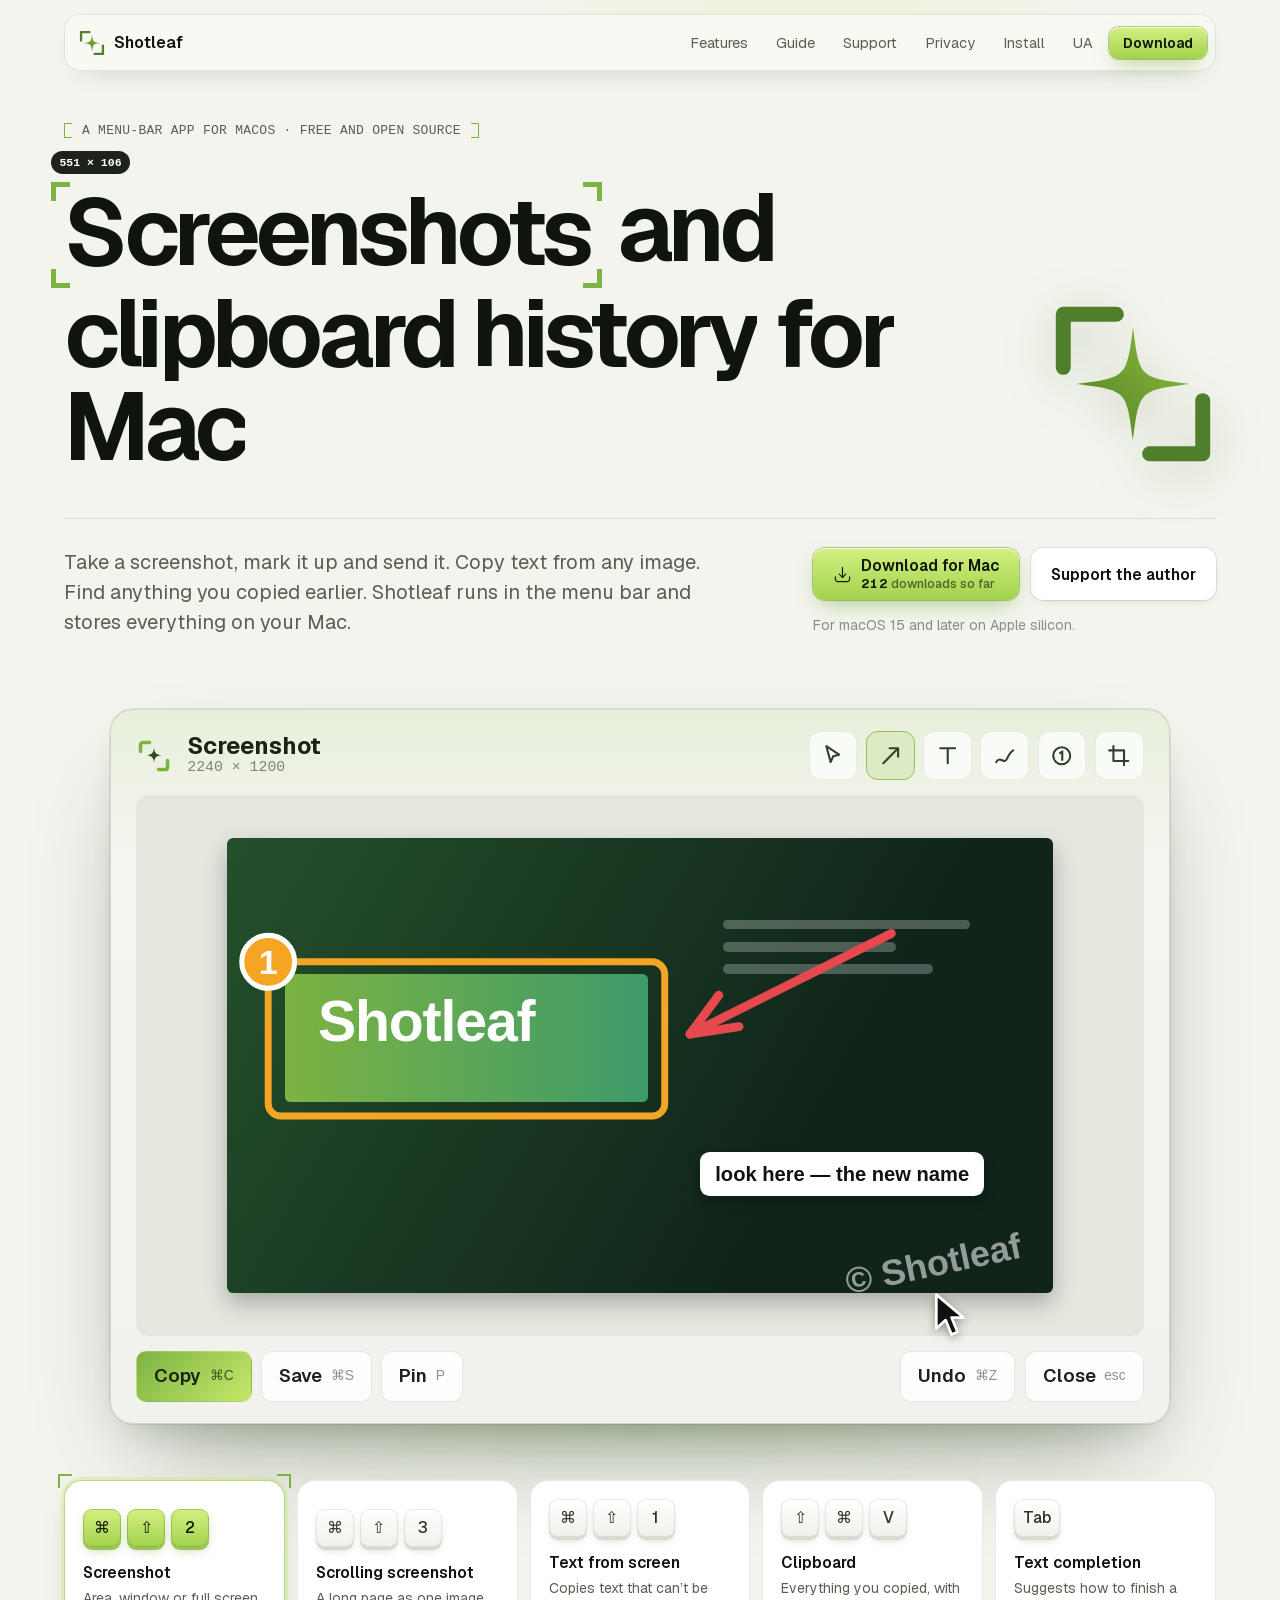
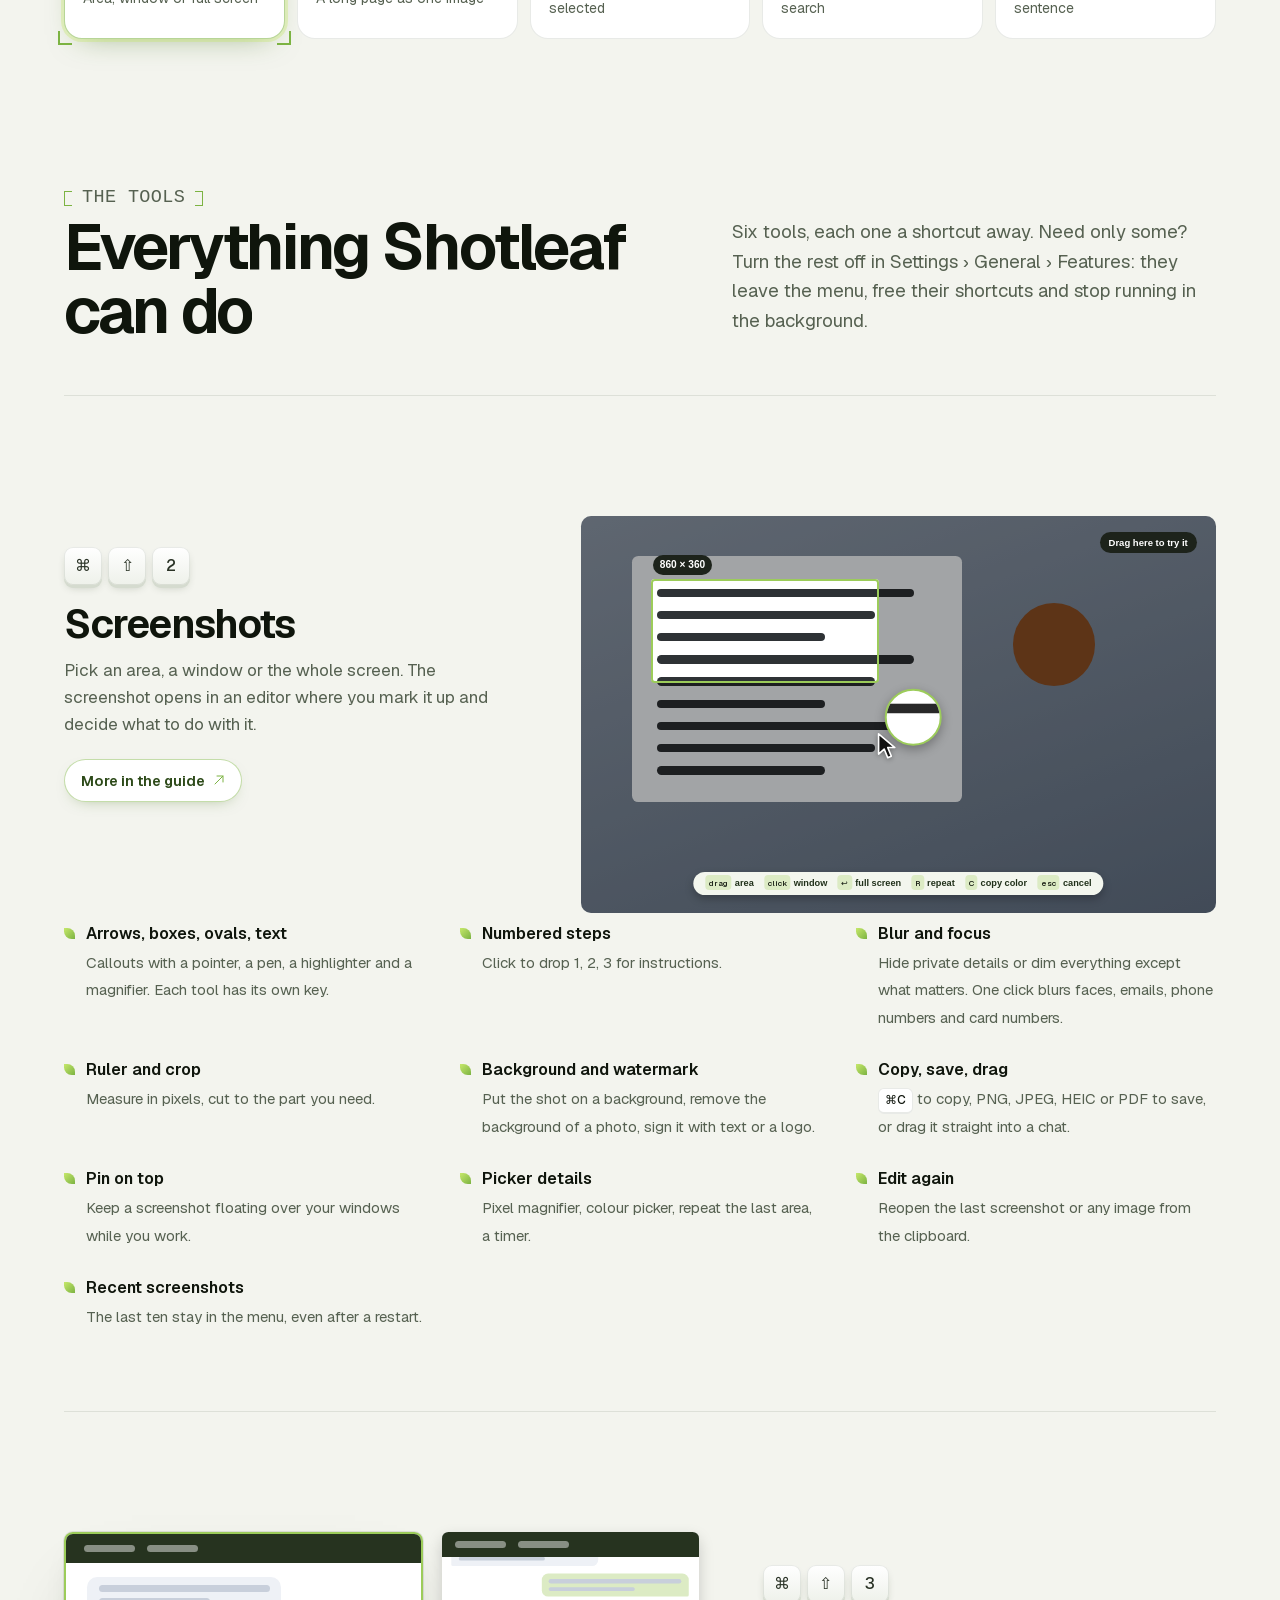
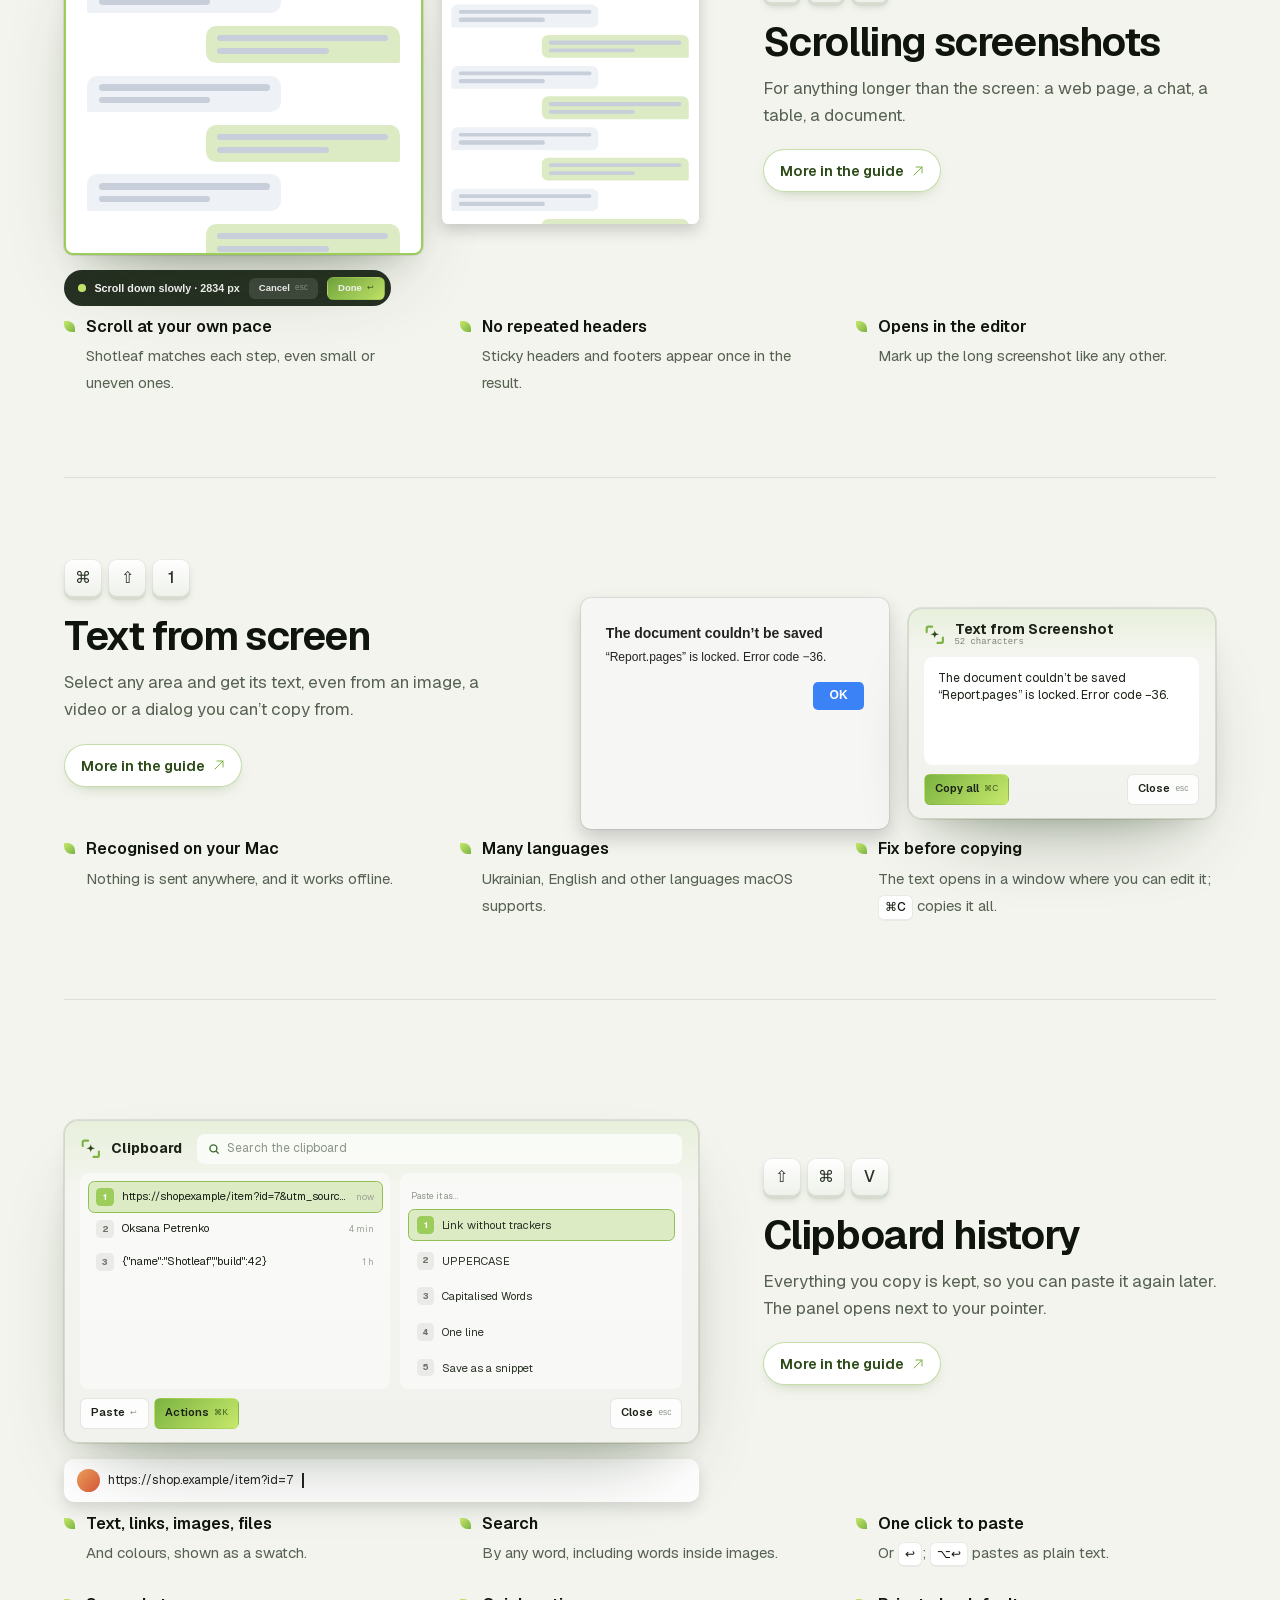
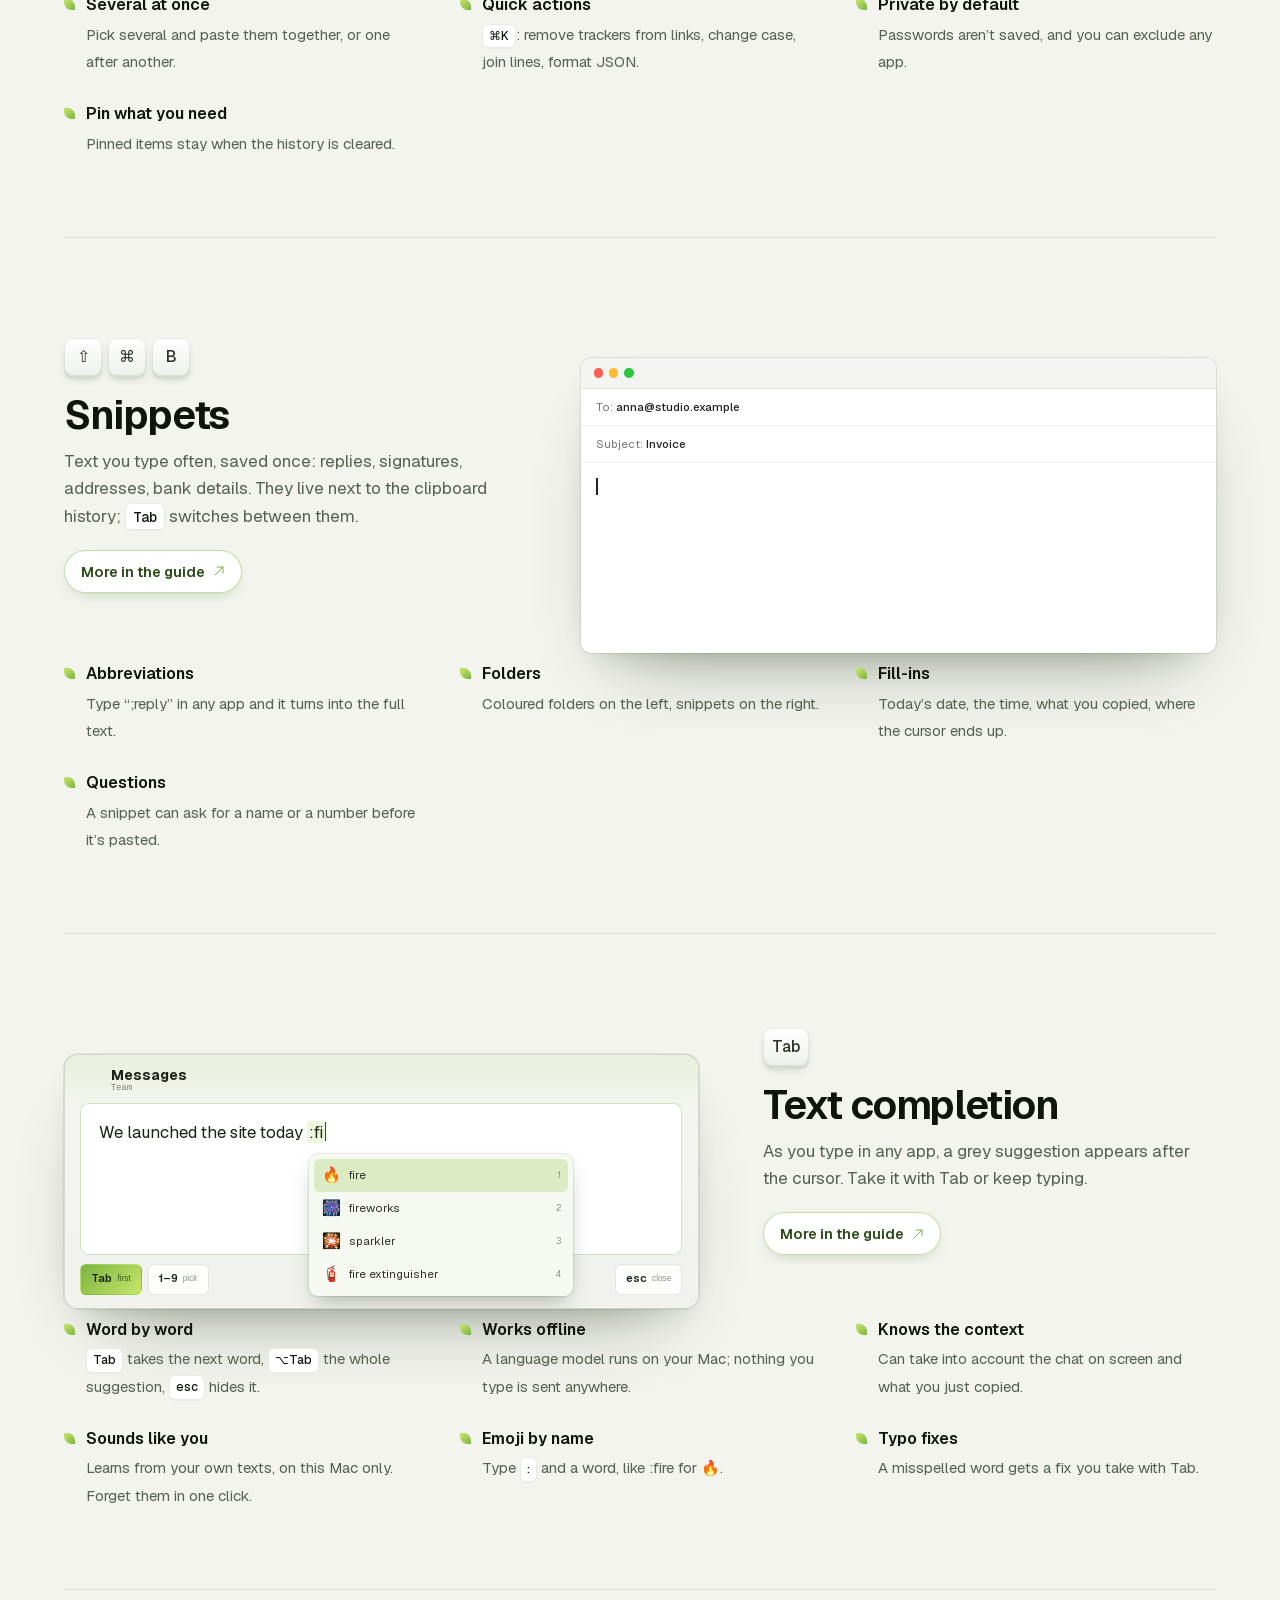
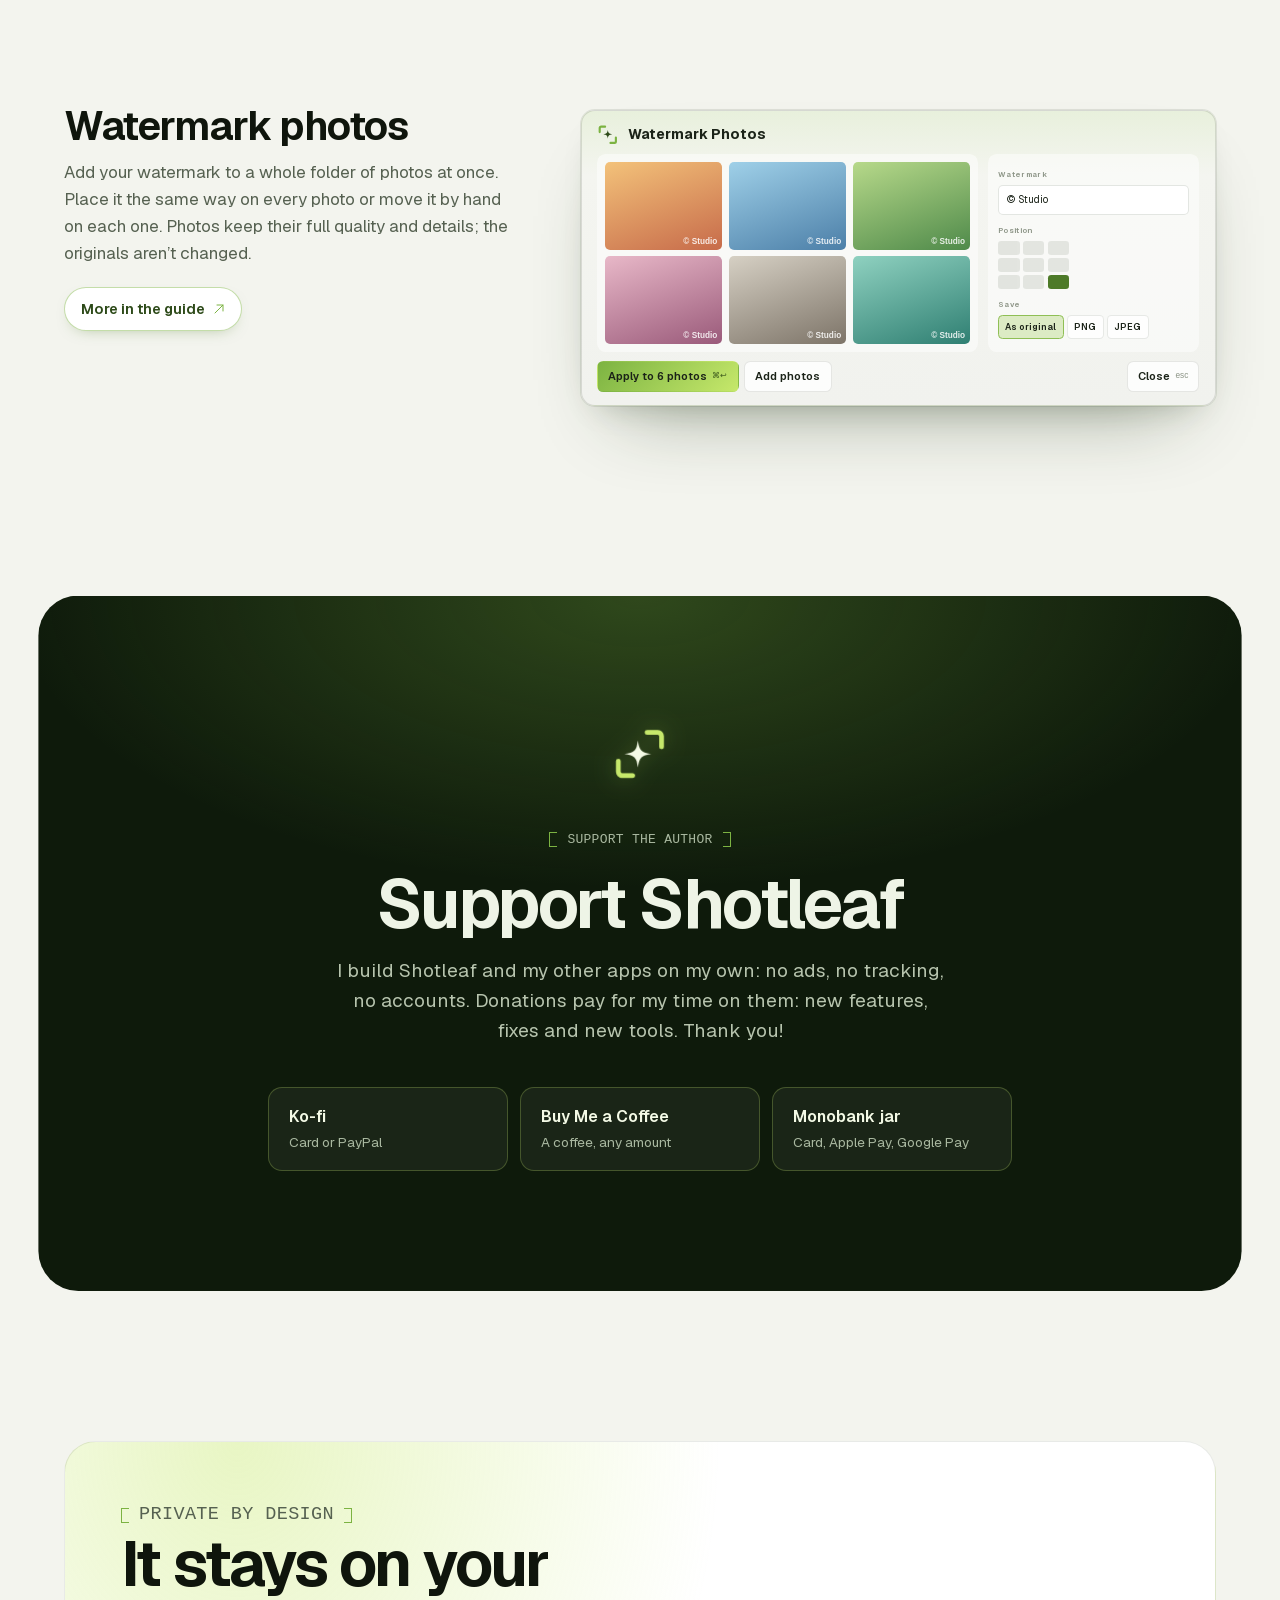
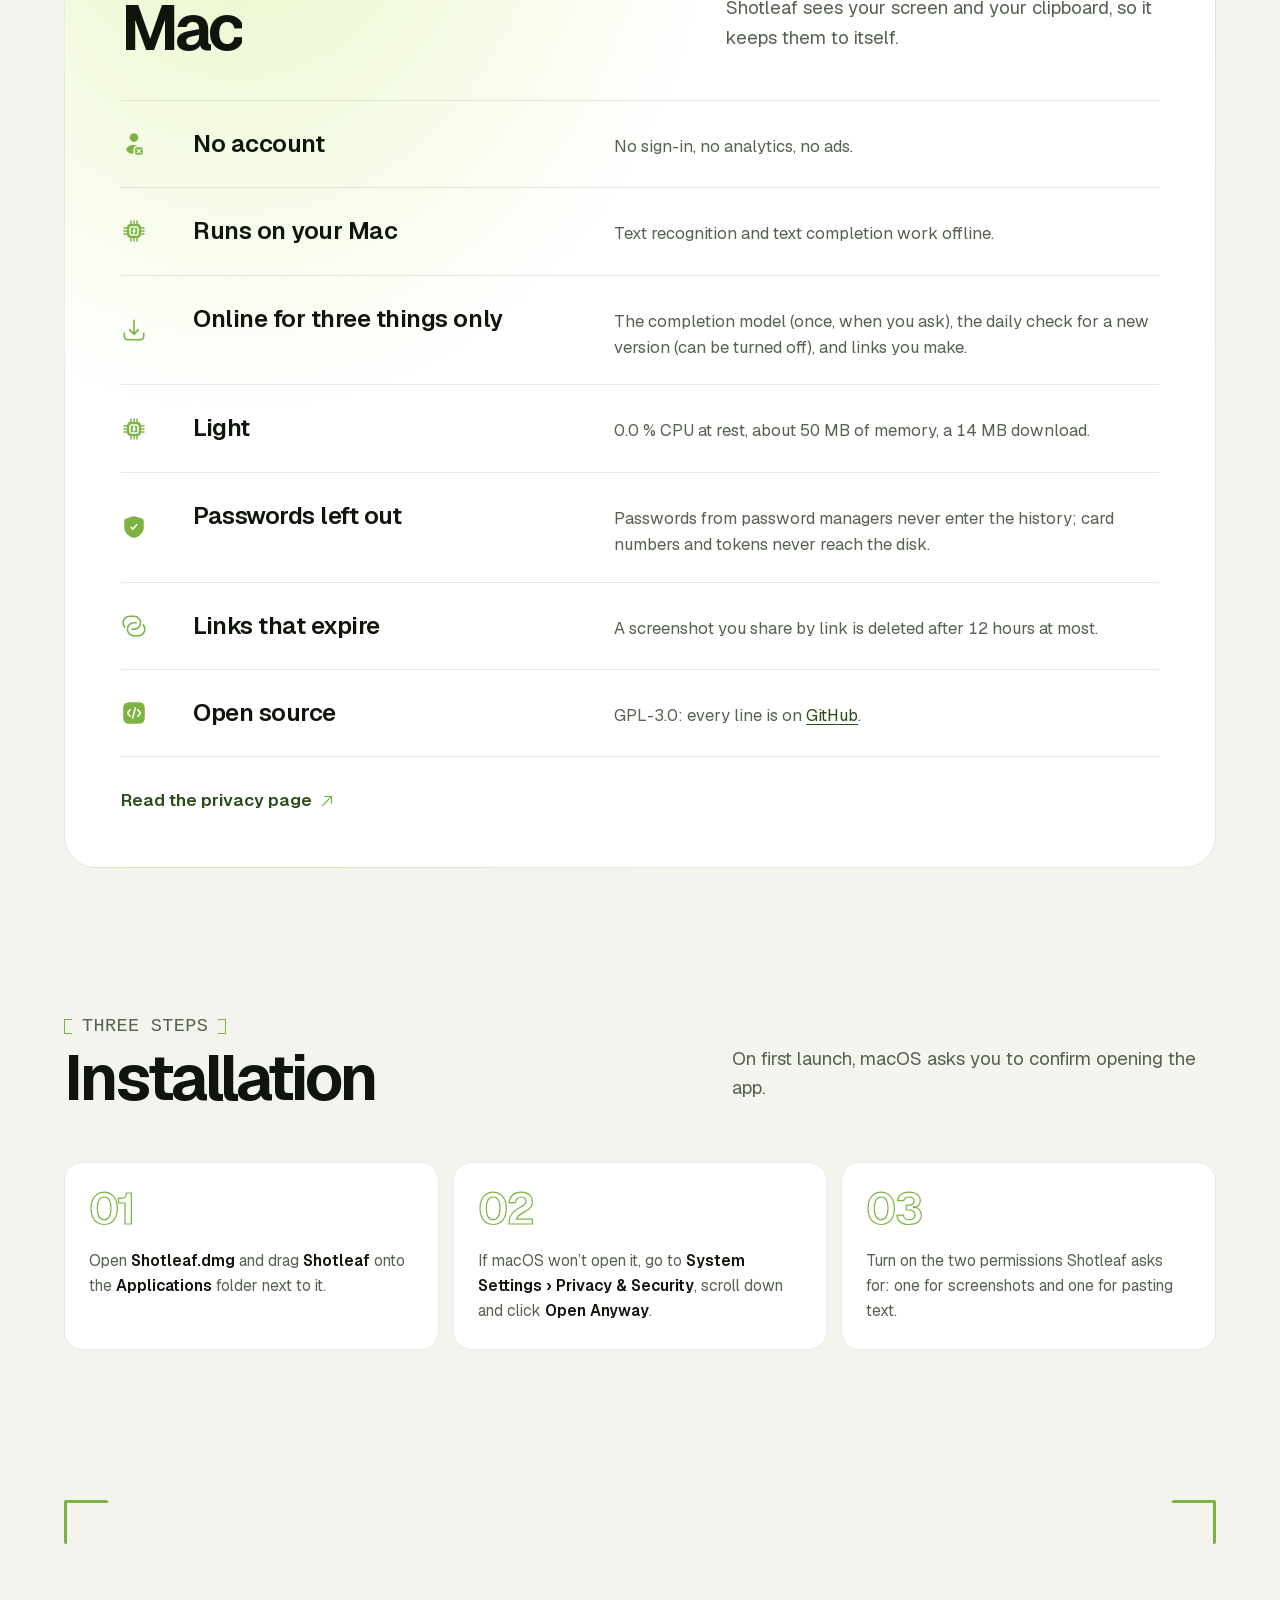
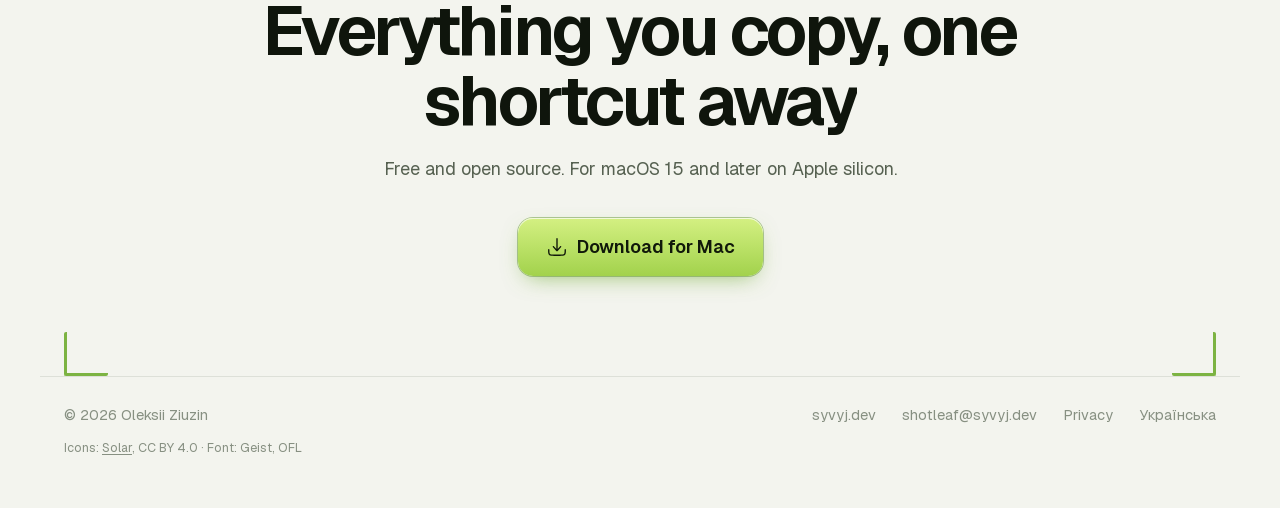
==== site/index.html @ 72da08ad "Site: the download count moves into the Download button as a second line: "212 downloads so far" / "" ====
<!doctype html>
<html lang="en">
<head>
<meta charset="utf-8">
<meta name="viewport" content="width=device-width, initial-scale=1">
<meta name="color-scheme" content="light">
<title>Shotleaf — screenshots and clipboard for Mac</title>
<meta name="description" content="Screenshots with annotations, text from images and clipboard history for Mac. Everything is stored on your Mac.">
<meta property="og:type" content="website">
<meta property="og:url" content="https://shotleaf.syvyj.dev/">
<meta property="og:title" content="Shotleaf — screenshots and clipboard for Mac">
<meta property="og:description" content="Screenshots with annotations, text from images and clipboard history for Mac. Everything is stored on your Mac.">
<meta property="og:image" content="https://shotleaf.syvyj.dev/assets/og-en.png">
<meta name="twitter:card" content="summary_large_image">
<link rel="icon" href="assets/mark.svg" type="image/svg+xml">
<link rel="icon" href="assets/favicon.png" sizes="64x64">
<link rel="alternate" hreflang="uk" href="uk/">
<link rel="preload" href="fonts/geist-latin.woff2" as="font" type="font/woff2" crossorigin>
<link rel="preload" href="fonts/geist-cyrillic.woff2" as="font" type="font/woff2" crossorigin>
<link rel="stylesheet" href="style.css?v=912d18d7">
<!-- Motion is an extra: without JS (or if it fails to start) the page shows as is. -->
<script>document.documentElement.classList.add("js"); setTimeout(() => document.documentElement.classList.add("ready"), 2500);</script>
</head>
<body>
<!-- Interface icons: Solar by 480 Design (CC BY 4.0), via Iconify (api.iconify.design/solar.json). -->
<svg width="0" height="0" style="position:absolute" aria-hidden="true">
  <symbol id="i-download-minimalistic" viewBox="0 0 24 24"><g fill="currentColor"><path d="M12.5535 16.5061C12.4114 16.6615 12.2106 16.75 12 16.75C11.7894 16.75 11.5886 16.6615 11.4465 16.5061L7.44648 12.1311C7.16698 11.8254 7.18822 11.351 7.49392 11.0715C7.79963 10.792 8.27402 10.8132 8.55352 11.1189L11.25 14.0682V3C11.25 2.58579 11.5858 2.25 12 2.25C12.4142 2.25 12.75 2.58579 12.75 3V14.0682L15.4465 11.1189C15.726 10.8132 16.2004 10.792 16.5061 11.0715C16.8118 11.351 16.833 11.8254 16.5535 12.1311L12.5535 16.5061Z"/><path d="M3.75 15C3.75 14.5858 3.41422 14.25 3 14.25C2.58579 14.25 2.25 14.5858 2.25 15V15.0549C2.24998 16.4225 2.24996 17.5248 2.36652 18.3918C2.48754 19.2919 2.74643 20.0497 3.34835 20.6516C3.95027 21.2536 4.70814 21.5125 5.60825 21.6335C6.47522 21.75 7.57754 21.75 8.94513 21.75H15.0549C16.4225 21.75 17.5248 21.75 18.3918 21.6335C19.2919 21.5125 20.0497 21.2536 20.6517 20.6516C21.2536 20.0497 21.5125 19.2919 21.6335 18.3918C21.75 17.5248 21.75 16.4225 21.75 15.0549V15C21.75 14.5858 21.4142 14.25 21 14.25C20.5858 14.25 20.25 14.5858 20.25 15C20.25 16.4354 20.2484 17.4365 20.1469 18.1919C20.0482 18.9257 19.8678 19.3142 19.591 19.591C19.3142 19.8678 18.9257 20.0482 18.1919 20.1469C17.4365 20.2484 16.4354 20.25 15 20.25H9C7.56459 20.25 6.56347 20.2484 5.80812 20.1469C5.07435 20.0482 4.68577 19.8678 4.40901 19.591C4.13225 19.3142 3.9518 18.9257 3.85315 18.1919C3.75159 17.4365 3.75 16.4354 3.75 15Z"/></g></symbol>
  <symbol id="i-shield-check" viewBox="0 0 24 24"><path fill="currentColor" fill-rule="evenodd" d="M3.37752 5.08241C3 5.62028 3 7.21907 3 10.4167V11.9914C3 17.6294 7.23896 20.3655 9.89856 21.5273C10.62 21.8424 10.9807 22 12 22C13.0193 22 13.38 21.8424 14.1014 21.5273C16.761 20.3655 21 17.6294 21 11.9914V10.4167C21 7.21907 21 5.62028 20.6225 5.08241C20.245 4.54454 18.7417 4.02996 15.7351 3.00079L15.1623 2.80472C13.595 2.26824 12.8114 2 12 2C11.1886 2 10.405 2.26824 8.83772 2.80472L8.26491 3.00079C5.25832 4.02996 3.75503 4.54454 3.37752 5.08241ZM15.0595 10.4995C15.3353 10.1905 15.3085 9.71642 14.9995 9.44055C14.6905 9.16467 14.2164 9.19151 13.9405 9.50049L10.9286 12.8739L10.0595 11.9005C9.78358 11.5915 9.30947 11.5647 9.00049 11.8405C8.69151 12.1164 8.66467 12.5905 8.94055 12.8995L10.3691 14.4995C10.5114 14.6589 10.7149 14.75 10.9286 14.75C11.1422 14.75 11.3457 14.6589 11.488 14.4995L15.0595 10.4995Z" clip-rule="evenodd"/></symbol>
  <symbol id="i-cpu-bolt" viewBox="0 0 24 24"><g fill="currentColor" fill-rule="evenodd" clip-rule="evenodd"><path d="M9.63166 9.02161C9.32905 9.0623 9.2342 9.12798 9.18109 9.18109C9.12798 9.2342 9.0623 9.32905 9.02161 9.63166C8.97823 9.95434 8.97675 10.3923 8.97675 11.0698V12.9302C8.97675 13.6077 8.97823 14.0457 9.02161 14.3684C9.0623 14.671 9.12798 14.7658 9.18109 14.8189C9.2342 14.872 9.32905 14.9377 9.63166 14.9784C9.95434 15.0218 10.3923 15.0233 11.0698 15.0233H12.9302C13.6077 15.0233 14.0457 15.0218 14.3684 14.9784C14.671 14.9377 14.7658 14.872 14.8189 14.8189C14.872 14.7658 14.9377 14.671 14.9784 14.3684C15.0218 14.0457 15.0233 13.6077 15.0233 12.9302V11.0698C15.0233 10.3923 15.0218 9.95434 14.9784 9.63166C14.9377 9.32905 14.872 9.2342 14.8189 9.18109C14.7658 9.12798 14.671 9.0623 14.3684 9.02161C14.0457 8.97823 13.6077 8.97675 12.9302 8.97675H11.0698C10.3923 8.97675 9.95434 8.97823 9.63166 9.02161ZM12.9664 10.5451C13.1904 10.2316 13.1177 9.79583 12.8042 9.57187C12.4906 9.34791 12.0549 9.42053 11.831 9.73407L10.502 11.5945C10.3501 11.8072 10.3298 12.0869 10.4494 12.3193C10.569 12.5517 10.8084 12.6977 11.0698 12.6977H11.5745L11.0336 13.455C10.8097 13.7685 10.8823 14.2043 11.1958 14.4282C11.5094 14.6522 11.9451 14.5796 12.1691 14.266L13.498 12.4056C13.6499 12.1929 13.6702 11.9132 13.5506 11.6808C13.431 11.4484 13.1916 11.3024 12.9302 11.3024H12.4255L12.9664 10.5451Z"/><path d="M12.6977 2.69767C12.6977 2.31236 12.3853 2 12 2C11.6147 2 11.3023 2.31236 11.3023 2.69767V5.48837C10.7916 5.48944 10.3283 5.49342 9.90678 5.50495L9.90698 5.48837V2.69767C9.90698 2.31236 9.59462 2 9.2093 2C8.82399 2 8.51163 2.31236 8.51163 2.69767V5.48837C8.51163 5.52487 8.51443 5.56071 8.51984 5.5957C7.58381 5.71067 6.93517 5.94879 6.44198 6.44198C5.94879 6.93517 5.71067 7.58381 5.5957 8.51984C5.56071 8.51443 5.52487 8.51163 5.48837 8.51163H2.69767C2.31236 8.51163 2 8.82399 2 9.2093C2 9.59462 2.31236 9.90698 2.69767 9.90698H5.48837L5.50495 9.90678C5.49342 10.3283 5.48991 10.7916 5.48884 11.3023L2.69767 11.3023C2.31236 11.3023 2 11.6147 2 12C2 12.3853 2.31236 12.6977 2.69767 12.6977H5.48837C5.48944 13.2084 5.49342 13.6717 5.50495 14.0932L5.48837 14.093H2.69767C2.31236 14.093 2 14.4054 2 14.7907C2 15.176 2.31236 15.4884 2.69767 15.4884H5.48837C5.52487 15.4884 5.56071 15.4856 5.5957 15.4802C5.71067 16.4162 5.94879 17.0648 6.44198 17.558C6.93517 18.0512 7.58381 18.2893 8.51984 18.4043C8.51443 18.4393 8.51163 18.4751 8.51163 18.5116V21.3023C8.51163 21.6876 8.82399 22 9.2093 22C9.59462 22 9.90698 21.6876 9.90698 21.3023V18.5116L9.90678 18.495C10.3283 18.5066 10.7916 18.5101 11.3023 18.5112L11.3023 21.3023C11.3023 21.6876 11.6147 22 12 22C12.3853 22 12.6977 21.6876 12.6977 21.3023V18.5116C13.2084 18.5106 13.6717 18.5066 14.0932 18.495L14.093 18.5116V21.3023C14.093 21.6876 14.4054 22 14.7907 22C15.176 22 15.4884 21.6876 15.4884 21.3023V18.5116C15.4884 18.4751 15.4856 18.4393 15.4802 18.4043C16.4162 18.2893 17.0648 18.0512 17.558 17.558C18.0512 17.0648 18.2893 16.4162 18.4043 15.4802C18.4393 15.4856 18.4751 15.4884 18.5116 15.4884H21.3023C21.6876 15.4884 22 15.176 22 14.7907C22 14.4054 21.6876 14.093 21.3023 14.093H18.5116L18.495 14.0932C18.5066 13.6717 18.5101 13.2084 18.5112 12.6977L21.3023 12.6977C21.6876 12.6977 22 12.3853 22 12C22 11.6147 21.6876 11.3023 21.3023 11.3023H18.5116C18.5106 10.7916 18.5066 10.3283 18.495 9.90678L18.5116 9.90698H21.3023C21.6876 9.90698 22 9.59462 22 9.2093C22 8.82399 21.6876 8.51163 21.3023 8.51163H18.5116C18.4751 8.51163 18.4393 8.51443 18.4043 8.51984C18.2893 7.58381 18.0512 6.93517 17.558 6.44198C17.0648 5.94879 16.4162 5.71067 15.4802 5.5957C15.4856 5.56071 15.4884 5.52487 15.4884 5.48837V2.69767C15.4884 2.31236 15.176 2 14.7907 2C14.4054 2 14.093 2.31236 14.093 2.69767V5.48837L14.0932 5.50495C13.6717 5.49342 13.2084 5.48991 12.6977 5.48884V2.69767ZM9.44573 7.63871C9.87247 7.58133 10.4054 7.58136 11.0238 7.5814H12.9762C13.5947 7.58136 14.1275 7.58133 14.5543 7.63871C15.0116 7.70019 15.45 7.83885 15.8056 8.19443C16.1612 8.55001 16.2998 8.98839 16.3613 9.44573C16.4187 9.87246 16.4186 10.4053 16.4186 11.0238V12.9762C16.4186 13.5946 16.4187 14.1275 16.3613 14.5543C16.2998 15.0116 16.1612 15.45 15.8056 15.8056C15.45 16.1612 15.0116 16.2998 14.5543 16.3613C14.1275 16.4187 13.5947 16.4186 12.9762 16.4186H11.0238C10.4054 16.4186 9.87246 16.4187 9.44573 16.3613C8.98839 16.2998 8.55001 16.1612 8.19443 15.8056C7.83885 15.45 7.70019 15.0116 7.63871 14.5543C7.58133 14.1275 7.58136 13.5946 7.5814 12.9762V11.0238C7.58136 10.4054 7.58133 9.87247 7.63871 9.44573C7.70019 8.98839 7.83885 8.55001 8.19443 8.19443C8.55001 7.83885 8.98839 7.70019 9.44573 7.63871Z"/></g></symbol>
  <symbol id="i-link-round" viewBox="0 0 24 24"><path fill="currentColor" fill-rule="evenodd" d="M1.25 9C1.25 5.27208 4.27208 2.25 8 2.25H12C15.7279 2.25 18.75 5.27208 18.75 9C18.75 12.7279 15.7279 15.75 12 15.75H10C9.58579 15.75 9.25 15.4142 9.25 15C9.25 14.5858 9.58579 14.25 10 14.25H12C14.8995 14.25 17.25 11.8995 17.25 9C17.25 6.10051 14.8995 3.75 12 3.75H8C5.10051 3.75 2.75 6.10051 2.75 9C2.75 10.3451 3.25487 11.5705 4.08664 12.4998C4.36288 12.8085 4.33662 13.2826 4.02797 13.5589C3.71933 13.8351 3.24518 13.8088 2.96894 13.5002C1.90054 12.3065 1.25 10.7283 1.25 9ZM12 9.75C9.10051 9.75 6.75 12.1005 6.75 15C6.75 17.8995 9.10051 20.25 12 20.25H16C18.8995 20.25 21.25 17.8995 21.25 15C21.25 13.6549 20.7451 12.4295 19.9134 11.5002C19.6371 11.1915 19.6634 10.7174 19.972 10.4411C20.2807 10.1649 20.7548 10.1912 21.0311 10.4998C22.0995 11.6935 22.75 13.2717 22.75 15C22.75 18.7279 19.7279 21.75 16 21.75H12C8.27208 21.75 5.25 18.7279 5.25 15C5.25 11.2721 8.27208 8.25 12 8.25H14C14.4142 8.25 14.75 8.58579 14.75 9C14.75 9.41421 14.4142 9.75 14 9.75H12Z" clip-rule="evenodd"/></symbol>
  <symbol id="i-code-square" viewBox="0 0 24 24"><path fill="currentColor" fill-rule="evenodd" d="M3.46447 3.46447C2 4.92893 2 7.28595 2 12C2 16.714 2 19.0711 3.46447 20.5355C4.92893 22 7.28595 22 12 22C16.714 22 19.0711 22 20.5355 20.5355C22 19.0711 22 16.714 22 12C22 7.28595 22 4.92893 20.5355 3.46447C19.0711 2 16.714 2 12 2C7.28595 2 4.92893 2 3.46447 3.46447ZM13.4881 6.44591C13.8882 6.55311 14.1256 6.96437 14.0184 7.36447L11.4302 17.0237C11.323 17.4238 10.9117 17.6613 10.5116 17.5541C10.1115 17.4468 9.8741 17.0356 9.98131 16.6355L12.5695 6.97624C12.6767 6.57614 13.088 6.3387 13.4881 6.44591ZM14.9697 8.46967C15.2626 8.17678 15.7374 8.17678 16.0303 8.46967L16.2387 8.67801C16.874 9.3133 17.4038 9.84308 17.7678 10.3202C18.1521 10.8238 18.4216 11.3559 18.4216 12C18.4216 12.6441 18.1521 13.1762 17.7678 13.6798C17.4038 14.1569 16.874 14.6867 16.2387 15.322L16.0303 15.5303C15.7374 15.8232 15.2626 15.8232 14.9697 15.5303C14.6768 15.2374 14.6768 14.7626 14.9697 14.4697L15.1412 14.2981C15.8229 13.6164 16.2797 13.1574 16.5753 12.7699C16.8577 12.3998 16.9216 12.1843 16.9216 12C16.9216 11.8157 16.8577 11.6002 16.5753 11.2301C16.2797 10.8426 15.8229 10.3836 15.1412 9.70191L14.9697 9.53033C14.6768 9.23744 14.6768 8.76257 14.9697 8.46967ZM7.96986 8.46967C8.26275 8.17678 8.73762 8.17678 9.03052 8.46967C9.32341 8.76257 9.32341 9.23744 9.03052 9.53033L8.85894 9.70191C8.17729 10.3836 7.72052 10.8426 7.42488 11.2301C7.14245 11.6002 7.07861 11.8157 7.07861 12C7.07861 12.1843 7.14245 12.3998 7.42488 12.7699C7.72052 13.1574 8.17729 13.6164 8.85894 14.2981L9.03052 14.4697C9.32341 14.7626 9.32341 15.2374 9.03052 15.5303C8.73762 15.8232 8.26275 15.8232 7.96986 15.5303L7.76151 15.322C7.12617 14.6867 6.59638 14.1569 6.23235 13.6798C5.84811 13.1762 5.57861 12.6441 5.57861 12C5.57861 11.3559 5.84811 10.8238 6.23235 10.3202C6.59638 9.84308 7.12617 9.31331 7.76151 8.67801L7.96986 8.46967Z" clip-rule="evenodd"/></symbol>
  <symbol id="i-user-cross-rounded" viewBox="0 0 24 24"><g fill="currentColor"><path fill-rule="evenodd" d="M16.5 15C18.1499 15 18.9747 15.0001 19.4873 15.5127C19.9999 16.0253 20 16.8501 20 18.5C20 20.1499 19.9999 20.9747 19.4873 21.4873C18.9747 21.9999 18.1499 22 16.5 22C14.8501 22 14.0253 21.9999 13.5127 21.4873C13.0001 20.9747 13 20.1499 13 18.5C13 16.8501 13.0001 16.0253 13.5127 15.5127C14.0253 15.0001 14.8501 15 16.5 15ZM18.4678 16.5322C18.24 16.3045 17.8714 16.3045 17.6436 16.5322L16.5 17.6748L15.3564 16.5322C15.1286 16.3045 14.76 16.3045 14.5322 16.5322C14.3045 16.76 14.3045 17.1286 14.5322 17.3564L15.6748 18.5L14.5322 19.6436C14.3045 19.8714 14.3045 20.24 14.5322 20.4678C14.76 20.6955 15.1286 20.6955 15.3564 20.4678L16.5 19.3252L17.6436 20.4678C17.8714 20.6955 18.24 20.6955 18.4678 20.4678C18.6955 20.24 18.6955 19.8714 18.4678 19.6436L17.3252 18.5L18.4678 17.3564C18.6955 17.1286 18.6955 16.76 18.4678 16.5322Z" clip-rule="evenodd"/><path d="M12 13C13.24 13 14.4049 13.1846 15.415 13.5078C15.0415 13.5166 14.6918 13.5352 14.3799 13.5771C13.737 13.6636 13.0336 13.8707 12.4521 14.4521C11.8707 15.0336 11.6636 15.737 11.5771 16.3799C11.4995 16.9576 11.4999 17.6635 11.5 18.4141V18.5859C11.4999 19.3365 11.4995 20.0424 11.5771 20.6201C11.5937 20.7432 11.6154 20.8688 11.6426 20.9951C7.94288 20.8887 5 19.1406 5 17C5 14.7909 8.13401 13 12 13Z"/><path d="M12 2C14.2091 2 16 3.79086 16 6C16 8.20914 14.2091 10 12 10C9.79086 10 8 8.20914 8 6C8 3.79086 9.79086 2 12 2Z"/></g></symbol>
  <symbol id="i-arrow-right-up" viewBox="0 0 24 24"><path fill="none" stroke="currentColor" stroke-linecap="round" stroke-linejoin="round" stroke-width="1.5" d="M6 18L18 6M18 15V6H9"/></symbol>
  <symbol id="i-heart" viewBox="0 0 24 24"><path fill="currentColor" d="M2 9.1371C2 14 6.01943 16.5914 8.96173 18.9109C10 19.7294 11 20.5 12 20.5C13 20.5 14 19.7294 15.0383 18.9109C17.9806 16.5914 22 14 22 9.1371C22 4.27416 16.4998 0.825464 12 5.50063C7.50016 0.825464 2 4.27416 2 9.1371Z"/></symbol>
</svg>


<svg width="0" height="0" style="position:absolute" aria-hidden="true">
  <symbol id="logo" viewBox="0 0 24 24"><path d="M3 9V4.6C3 3.7 3.7 3 4.6 3H9M21 15v4.4c0 .9-.7 1.6-1.6 1.6H15" fill="none" stroke="#7cb342" stroke-width="2.4" stroke-linecap="round"/><path d="M12 6.5c.5 3.7 1.3 4.5 5 5-3.7.5-4.5 1.3-5 5-.5-3.7-1.3-4.5-5-5 3.7-.5 4.5-1.3 5-5z" fill="#2d4a19"/></symbol>
  <symbol id="spark" viewBox="0 0 24 24"><path d="M3 9V4.6C3 3.7 3.7 3 4.6 3H9M21 15v4.4c0 .9-.7 1.6-1.6 1.6H15" fill="none" stroke="#c6e86b" stroke-width="2" stroke-linecap="round"/><path d="M12 5.5c.6 4.2 1.4 5 5.6 5.6-4.2.6-5 1.4-5.6 5.6-.6-4.2-1.4-5-5.6-5.6 4.2-.6 5-1.4 5.6-5.6z" fill="#f4fae6"/></symbol>
  <symbol id="cur" viewBox="0 0 20 28"><path d="M2 2v20l5.5-5 3.5 8.5 3.5-1.5-3.5-8.5H18z" fill="#111" stroke="#fff" stroke-width="1.6" stroke-linejoin="round"/></symbol>
</svg>

<div class="wrap nav">
  <div class="bar-in">
    <a class="brand" href="./"><img src="assets/mark.svg" alt="">Shotleaf</a>
    <a class="l" href="#features">Features</a>
    <a class="l" href="guide/">Guide</a>
    <a class="l" href="#support">Support</a>
    <a class="l" href="#private">Privacy</a>
    <a class="l" href="#install">Install</a>
    <a class="l lang" href="uk/" lang="uk">UA</a>
    <a class="btn primary" href="https://github.com/Syvyj/shotleaf/releases/latest/download/Shotleaf.dmg">Download</a>
    <i class="progress" aria-hidden="true"></i>
  </div>
</div>

<main>
<section class="wrap hero">
  <div class="hero-top">
    <div>
      <p class="eyebrow">A menu-bar app for macOS · free and open source</p>
      <h1 data-split><span class="frame fc"><i></i><i></i><i></i><i></i><b class="dim" aria-hidden="true"></b>Screenshots</span> and clipboard history for Mac</h1>
    </div>
    <img class="icon" src="assets/mark.svg" alt="Shotleaf icon" width="168" height="168">
  </div>
  <div class="hero-row">
    <p class="sub">Take a screenshot, mark it up and send it. Copy text from any image. Find anything you copied earlier. Shotleaf runs in the menu bar and stores everything on your Mac.</p>
    <div class="cta-col">
      <div class="cta">
        <a class="btn primary dl" href="https://github.com/Syvyj/shotleaf/releases/latest/download/Shotleaf.dmg"><svg aria-hidden="true"><use href="#i-download-minimalistic"/></svg><span>Download for Mac <small><b data-roll>212</b> downloads so far</small></span></a>
        <a class="btn quiet" href="#support">Support the author</a>
      </div>
      <p class="req">For macOS 15 and later on Apple silicon.</p>
    </div>
  </div>

  <div class="slides">
    <div class="slide on" data-tab="shot"><div class="mock m-edit">
      <div class="win">
        <div class="win-head">
          <svg class="logo"><use href="#logo"/></svg>
          <div class="win-title">Screenshot<small>2240 × 1200</small></div>
          <div class="tiles">
            <span class="tile"><svg viewBox="0 0 24 24"><path d="M6 3l12 8-5.5 1.5L10 18z"/></svg></span>
            <span class="tile t-arrow on"><svg viewBox="0 0 24 24"><path d="M5 19 19 5M19 5h-8M19 5v8"/></svg></span>
            <span class="tile"><svg viewBox="0 0 24 24"><path d="M5 5h14M12 5v14"/></svg></span>
            <span class="tile"><svg viewBox="0 0 24 24"><path d="M4 18c4-7 7 3 10-3s4-7 6-8"/></svg></span>
            <span class="tile"><svg viewBox="0 0 24 24"><circle cx="12" cy="12" r="8"/><path d="M10.5 9.5 12.5 8v8"/></svg></span>
            <span class="tile"><svg viewBox="0 0 24 24"><path d="M7 3v14h14M3 7h14v14"/></svg></span>
          </div>
        </div>
        <div class="canvas">
          <div class="shot"><div class="word">Shotleaf</div><div class="lines"><i></i><i></i><i></i></div></div>
          <svg class="ink" viewBox="0 0 160 86">
            <path class="a-line" d="M120 22 88 38" pathLength="1" stroke-dasharray="1" stroke="#e5484d" stroke-width="1.4" stroke-linecap="round" fill="none"/>
            <path class="a-head" d="M88 38l7.8-1.2M88 38l4.6-6.2" stroke="#e5484d" stroke-width="1.4" stroke-linecap="round" fill="none"/>
            <rect class="a-rect" x="21" y="26.5" width="63" height="24.5" rx="2" pathLength="1" stroke-dasharray="1" stroke="#f5a524" fill="none" stroke-width="1.1"/>
          </svg>
          <svg class="ink" viewBox="0 0 160 86"><g class="a-step"><circle cx="21" cy="26.5" r="4.2" fill="#f5a524" stroke="#fff" stroke-width=".8"/><text x="21" y="28.4" font-size="5.4" font-weight="800" fill="#fff" text-anchor="middle" font-family="-apple-system, sans-serif">1</text></g></svg>
          <div class="callout"><span>look here — the new name</span></div>
          <div class="wm">© Shotleaf</div>
          <div class="toast"><b>✓</b>Copied</div>
        </div>
        <div class="bar">
          <span class="b go copy">Copy <i>⌘C</i></span><span class="b">Save <i>⌘S</i></span><span class="b">Pin <i>P</i></span>
          <span class="sp"></span><span class="b">Undo <i>⌘Z</i></span><span class="b">Close <i>esc</i></span>
        </div>
      </div>
      <svg class="cursor" style="left:78%;top:76%"><use href="#cur"/></svg>
    </div></div>
    <div class="slide" data-tab="scroll"><div class="mock m-scroll">
        <div class="stage">
          <div class="view">
            <div class="sticky"><i></i><i></i></div>
            <div class="page">
              <div class="card-i"><b style="background:#f3b562"></b><span><i></i><i></i></span></div>
              <div class="card-i"><b style="background:#7cb342"></b><span><i></i><i></i></span></div>
              <div class="card-i"><b style="background:#5b8def"></b><span><i></i><i></i></span></div>
              <div class="card-i"><b style="background:#e5484d"></b><span><i></i><i></i></span></div>
              <div class="card-i"><b style="background:#9b6bd8"></b><span><i></i><i></i></span></div>
              <div class="card-i"><b style="background:#2fb3a6"></b><span><i></i><i></i></span></div>
              <div class="card-i"><b style="background:#f3b562"></b><span><i></i><i></i></span></div>
              <div class="card-i"><b style="background:#7cb342"></b><span><i></i><i></i></span></div>
              <div class="card-i"><b style="background:#5b8def"></b><span><i></i><i></i></span></div>
              <div class="card-i"><b style="background:#e5484d"></b><span><i></i><i></i></span></div>
            </div>
          </div>
          <div class="strip"><div class="grow">
            <div class="sticky"><i></i><i></i></div>
            <div class="page">
              <div class="card-i"><b style="background:#f3b562"></b><span><i></i><i></i></span></div>
              <div class="card-i"><b style="background:#7cb342"></b><span><i></i><i></i></span></div>
              <div class="card-i"><b style="background:#5b8def"></b><span><i></i><i></i></span></div>
              <div class="card-i"><b style="background:#e5484d"></b><span><i></i><i></i></span></div>
              <div class="card-i"><b style="background:#9b6bd8"></b><span><i></i><i></i></span></div>
              <div class="card-i"><b style="background:#2fb3a6"></b><span><i></i><i></i></span></div>
              <div class="card-i"><b style="background:#f3b562"></b><span><i></i><i></i></span></div>
              <div class="card-i"><b style="background:#7cb342"></b><span><i></i><i></i></span></div>
              <div class="card-i"><b style="background:#5b8def"></b><span><i></i><i></i></span></div>
              <div class="card-i"><b style="background:#e5484d"></b><span><i></i><i></i></span></div>
            </div>
          </div></div>
        </div>
        <div class="rbar"><span class="dot"></span><span>Scroll down slowly · <span class="n"></span></span><span class="b ghost">Cancel <i>esc</i></span><span class="b go">Done <i>↩</i></span></div>
      </div></div>
    <div class="slide" data-tab="ocr"><div class="mock m-ocr">
        <div class="stage">
          <div class="paper">Meeting at 3 pm by the office<br>Agenda: Q3 report, budget<div class="scan"></div></div>
          <div class="win">
            <div class="win-head"><svg class="logo"><use href="#logo"/></svg><div class="win-title">Text from Screenshot<small>52 characters</small></div></div>
            <div class="text"><div>Meeting at 3 pm by the office</div><div>Agenda: Q3 report, budget</div></div>
            <div class="bar"><span class="b go">Copy all <i>⌘C</i></span><span class="sp"></span><span class="b">Close <i>esc</i></span></div>
          </div>
        </div>
      </div></div>
    <div class="slide" data-tab="clip"><div class="mock m-clip" data-q="imax" data-chars="characters">
        <div class="win">
          <div class="win-head">
            <svg class="logo"><use href="#logo"/></svg>
            <div class="win-title" style="margin-right:1cqw">Clipboard</div>
            <div class="search"><svg viewBox="0 0 24 24"><circle cx="11" cy="11" r="6"/><path d="m20 20-4.5-4.5"/></svg><span class="q"></span><span class="caret"></span><span class="ph">Search the clipboard</span></div>
          </div>
          <div class="panel">
            <div class="list">
              <div class="row sel" data-text="IMAX on Sunday — 2 seats, row G"><span class="k">1</span><span class="t">IMAX on Sunday — 2 seats, row G</span><span class="w">now</span></div>
              <div class="row" data-text="https://cinema.example/imax/schedule"><span class="k">2</span><span class="t">https://cinema.example/imax/schedule</span><span class="w">2 min</span></div>
              <div class="row" data-text="#7CB342"><span class="k">3</span><span class="t"><span style="display:inline-block;width:1.4cqw;height:1.4cqw;border-radius:.3cqw;background:#7cb342;vertical-align:middle;margin-right:.6cqw"></span>#7CB342</span><span class="w">9 min</span></div>
              <div class="row" data-text="Notes from the call — Q3 plan"><span class="k">4</span><span class="t">Notes from the call — Q3 plan</span><span class="w">1 h</span></div>
              <div class="row" data-text="invoice-0142.pdf"><span class="k">5</span><span class="t">invoice-0142.pdf</span><span class="w">3 h</span></div>
            </div>
            <div class="prev"><span class="p">IMAX on Sunday — 2 seats, row G</span><small class="pm"></small></div>
          </div>
          <div class="bar"><span class="b go">Paste <i>↩</i></span><span class="b">Plain text <i>⌥↩</i></span><span class="b">Actions <i>⌘K</i></span><span class="sp"></span><span class="b">Close <i>esc</i></span></div>
        </div>
        <div class="dest"><span class="who"></span><span class="d"></span><span class="caret" style="background:#222"></span></div>
      </div></div>
    <div class="slide" data-tab="type"><div class="mock m-type" data-text="Hi Anna, thanks for the update. Let’s meet " data-ghost="tomorrow at 3 by the entrance.">
        <div class="win">
          <div class="win-head"><svg class="logo" style="visibility:hidden"><use href="#logo"/></svg><div class="win-title">Messages<small>Anna</small></div></div>
          <div class="note"><span class="typed"></span><span class="caret"></span><span class="ghost"></span></div>
          <div class="bar"><span class="b k-tab">Tab <i>next word</i></span><span class="b k-all">⌥Tab <i>all</i></span><span class="sp"></span><span class="b">esc <i>hide</i></span></div>
        </div>
      </div></div>
  </div>
  <div class="tabs" role="tablist">
    <button class="tab on" data-tab="shot" type="button"><span class="caps"><span class="cap">⌘</span><span class="cap">⇧</span><span class="cap">2</span></span><b>Screenshot</b><span>Area, window or full screen</span><i class="prog"></i></button>
    <button class="tab" data-tab="scroll" type="button"><span class="caps"><span class="cap">⌘</span><span class="cap">⇧</span><span class="cap">3</span></span><b>Scrolling screenshot</b><span>A long page as one image</span><i class="prog"></i></button>
    <button class="tab" data-tab="ocr" type="button"><span class="caps"><span class="cap">⌘</span><span class="cap">⇧</span><span class="cap">1</span></span><b>Text from screen</b><span>Copies text that can’t be selected</span><i class="prog"></i></button>
    <button class="tab" data-tab="clip" type="button"><span class="caps"><span class="cap">⇧</span><span class="cap">⌘</span><span class="cap">V</span></span><b>Clipboard</b><span>Everything you copied, with search</span><i class="prog"></i></button>
    <button class="tab" data-tab="type" type="button"><span class="caps"><span class="cap">Tab</span></span><b>Text completion</b><span>Suggests how to finish a sentence</span><i class="prog"></i></button>
  </div>
</section>

<section class="wrap" id="features">
  <div class="head">
    <p class="eyebrow">The tools</p>
    <h2 data-split>Everything Shotleaf can do</h2>
    <p>Six tools, each one a shortcut away. Need only some? Turn the rest off in Settings › General › Features: they leave the menu, free their shortcuts and stop running in the background.</p>
  </div>
  <div class="tool" id="screenshots">
    <div class="about"><div class="caps"><span class="cap">⌘</span><span class="cap">⇧</span><span class="cap">2</span></div><h3>Screenshots</h3><p>Pick an area, a window or the whole screen. The screenshot opens in an editor where you mark it up and decide what to do with it.</p><a class="guide-link" href="guide/#screenshots">More in the guide<svg aria-hidden="true"><use href="#i-arrow-right-up"/></svg></a></div>
    <div class="stagebox"><div class="mock m-pick">
        <div class="desk">
          <div class="doc"><i></i><i></i><i></i><i></i><i></i><i></i><i></i><i></i><i></i></div>
          <div class="sun"></div>
          <div class="dim"></div>
          <div class="sel"></div>
          <div class="loupe" style="left:47%;top:42%"></div>
          <div class="hint"><span><kbd>drag</kbd>area</span><span><kbd>click</kbd>window</span><span><kbd>↩</kbd>full screen</span><span><kbd>R</kbd>repeat</span><span><kbd>C</kbd>copy color</span><span><kbd>esc</kbd>cancel</span></div>
          <div class="try" aria-hidden="true">Drag here to try it</div>
          <div class="flash"></div>
        </div>
        <svg class="cursor" style="left:47%;top:42%"><use href="#cur"/></svg>
      </div></div>
    <div class="feats"><div class="feat"><b>Arrows, boxes, ovals, text</b><span>Callouts with a pointer, a pen, a highlighter and a magnifier. Each tool has its own key.</span></div><div class="feat"><b>Numbered steps</b><span>Click to drop 1, 2, 3 for instructions.</span></div><div class="feat"><b>Blur and focus</b><span>Hide private details or dim everything except what matters. One click blurs faces, emails, phone numbers and card numbers.</span></div><div class="feat"><b>Ruler and crop</b><span>Measure in pixels, cut to the part you need.</span></div><div class="feat"><b>Background and watermark</b><span>Put the shot on a background, remove the background of a photo, sign it with text or a logo.</span></div><div class="feat"><b>Copy, save, drag</b><span><kbd>⌘C</kbd> to copy, PNG, JPEG, HEIC or PDF to save, or drag it straight into a chat.</span></div><div class="feat"><b>Pin on top</b><span>Keep a screenshot floating over your windows while you work.</span></div><div class="feat"><b>Picker details</b><span>Pixel magnifier, colour picker, repeat the last area, a timer.</span></div><div class="feat"><b>Edit again</b><span>Reopen the last screenshot or any image from the clipboard.</span></div><div class="feat"><b>Recent screenshots</b><span>The last ten stay in the menu, even after a restart.</span></div></div><button class="more-feats" type="button" data-n="6">Show 6 more</button>
  </div>
  <div class="tool" id="scrolling">
    <div class="about"><div class="caps"><span class="cap">⌘</span><span class="cap">⇧</span><span class="cap">3</span></div><h3>Scrolling screenshots</h3><p>For anything longer than the screen: a web page, a chat, a table, a document.</p><a class="guide-link" href="guide/#scrolling">More in the guide<svg aria-hidden="true"><use href="#i-arrow-right-up"/></svg></a></div>
    <div class="stagebox"><div class="mock m-scroll chat">
        <div class="stage">
          <div class="view">
            <div class="sticky"><i></i><i></i></div>
            <div class="page">
              <div class="card-i"><b style="background:#f3b562"></b><span><i></i><i></i></span></div>
              <div class="card-i"><b style="background:#7cb342"></b><span><i></i><i></i></span></div>
              <div class="card-i"><b style="background:#5b8def"></b><span><i></i><i></i></span></div>
              <div class="card-i"><b style="background:#e5484d"></b><span><i></i><i></i></span></div>
              <div class="card-i"><b style="background:#9b6bd8"></b><span><i></i><i></i></span></div>
              <div class="card-i"><b style="background:#2fb3a6"></b><span><i></i><i></i></span></div>
              <div class="card-i"><b style="background:#f3b562"></b><span><i></i><i></i></span></div>
              <div class="card-i"><b style="background:#7cb342"></b><span><i></i><i></i></span></div>
              <div class="card-i"><b style="background:#5b8def"></b><span><i></i><i></i></span></div>
              <div class="card-i"><b style="background:#e5484d"></b><span><i></i><i></i></span></div>
            </div>
          </div>
          <div class="strip"><div class="grow">
            <div class="sticky"><i></i><i></i></div>
            <div class="page">
              <div class="card-i"><b style="background:#f3b562"></b><span><i></i><i></i></span></div>
              <div class="card-i"><b style="background:#7cb342"></b><span><i></i><i></i></span></div>
              <div class="card-i"><b style="background:#5b8def"></b><span><i></i><i></i></span></div>
              <div class="card-i"><b style="background:#e5484d"></b><span><i></i><i></i></span></div>
              <div class="card-i"><b style="background:#9b6bd8"></b><span><i></i><i></i></span></div>
              <div class="card-i"><b style="background:#2fb3a6"></b><span><i></i><i></i></span></div>
              <div class="card-i"><b style="background:#f3b562"></b><span><i></i><i></i></span></div>
              <div class="card-i"><b style="background:#7cb342"></b><span><i></i><i></i></span></div>
              <div class="card-i"><b style="background:#5b8def"></b><span><i></i><i></i></span></div>
              <div class="card-i"><b style="background:#e5484d"></b><span><i></i><i></i></span></div>
            </div>
          </div></div>
        </div>
        <div class="rbar"><span class="dot"></span><span>Scroll down slowly · <span class="n"></span></span><span class="b ghost">Cancel <i>esc</i></span><span class="b go">Done <i>↩</i></span></div>
      </div></div>
    <div class="feats"><div class="feat"><b>Scroll at your own pace</b><span>Shotleaf matches each step, even small or uneven ones.</span></div><div class="feat"><b>No repeated headers</b><span>Sticky headers and footers appear once in the result.</span></div><div class="feat"><b>Opens in the editor</b><span>Mark up the long screenshot like any other.</span></div></div>
  </div>
  <div class="tool" id="text">
    <div class="about"><div class="caps"><span class="cap">⌘</span><span class="cap">⇧</span><span class="cap">1</span></div><h3>Text from screen</h3><p>Select any area and get its text, even from an image, a video or a dialog you can’t copy from.</p><a class="guide-link" href="guide/#text">More in the guide<svg aria-hidden="true"><use href="#i-arrow-right-up"/></svg></a></div>
    <div class="stagebox"><div class="mock m-ocr dialog">
        <div class="stage">
          <div class="paper"><b>The document couldn’t be saved</b>“Report.pages” is locked. Error code −36.<span class="ok">OK</span><div class="scan"></div></div>
          <div class="win">
            <div class="win-head"><svg class="logo"><use href="#logo"/></svg><div class="win-title">Text from Screenshot<small>52 characters</small></div></div>
            <div class="text"><div>The document couldn’t be saved</div><div>“Report.pages” is locked. Error code −36.</div></div>
            <div class="bar"><span class="b go">Copy all <i>⌘C</i></span><span class="sp"></span><span class="b">Close <i>esc</i></span></div>
          </div>
        </div>
      </div></div>
    <div class="feats"><div class="feat"><b>Recognised on your Mac</b><span>Nothing is sent anywhere, and it works offline.</span></div><div class="feat"><b>Many languages</b><span>Ukrainian, English and other languages macOS supports.</span></div><div class="feat"><b>Fix before copying</b><span>The text opens in a window where you can edit it; <kbd>⌘C</kbd> copies it all.</span></div></div>
  </div>
  <div class="tool" id="clipboard">
    <div class="about"><div class="caps"><span class="cap">⇧</span><span class="cap">⌘</span><span class="cap">V</span></div><h3>Clipboard history</h3><p>Everything you copy is kept, so you can paste it again later. The panel opens next to your pointer.</p><a class="guide-link" href="guide/#clipboard">More in the guide<svg aria-hidden="true"><use href="#i-arrow-right-up"/></svg></a></div>
    <div class="stagebox"><div class="mock m-clip m-act" data-static="1">
        <div class="win">
          <div class="win-head"><svg class="logo"><use href="#logo"/></svg><div class="win-title" style="margin-right:1cqw">Clipboard</div><div class="search"><svg viewBox="0 0 24 24"><circle cx="11" cy="11" r="6"/><path d="m20 20-4.5-4.5"/></svg><span class="ph">Search the clipboard</span></div></div>
          <div class="panel">
            <div class="list">
              <div class="row sel"><span class="k">1</span><span class="t">https://shop.example/item?id=7&amp;utm_source=fb&amp;utm_campaign=autumn</span><span class="w">now</span></div>
              <div class="row"><span class="k">2</span><span class="t">Oksana Petrenko</span><span class="w">4 min</span></div>
              <div class="row"><span class="k">3</span><span class="t">{"name":"Shotleaf","build":42}</span><span class="w">1 h</span></div>
            </div>
            <div class="prev acts"><small>Paste it as…</small>
              <div class="act on"><span class="k">1</span>Link without trackers</div>
              <div class="act"><span class="k">2</span>UPPERCASE</div>
              <div class="act"><span class="k">3</span>Capitalised Words</div>
              <div class="act"><span class="k">4</span>One line</div>
              <div class="act"><span class="k">5</span>Save as a snippet</div>
            </div>
          </div>
          <div class="bar"><span class="b">Paste <i>↩</i></span><span class="b go">Actions <i>⌘K</i></span><span class="sp"></span><span class="b">Close <i>esc</i></span></div>
        </div>
        <div class="dest"><span class="who"></span><span class="d">https://shop.example/item?id=7</span><span class="caret" style="background:#222"></span></div>
      </div></div>
    <div class="feats"><div class="feat"><b>Text, links, images, files</b><span>And colours, shown as a swatch.</span></div><div class="feat"><b>Search</b><span>By any word, including words inside images.</span></div><div class="feat"><b>One click to paste</b><span>Or <kbd>↩</kbd>; <kbd>⌥↩</kbd> pastes as plain text.</span></div><div class="feat"><b>Several at once</b><span>Pick several and paste them together, or one after another.</span></div><div class="feat"><b>Quick actions</b><span><kbd>⌘K</kbd>: remove trackers from links, change case, join lines, format JSON.</span></div><div class="feat"><b>Private by default</b><span>Passwords aren’t saved, and you can exclude any app.</span></div><div class="feat"><b>Pin what you need</b><span>Pinned items stay when the history is cleared.</span></div></div><button class="more-feats" type="button" data-n="3">Show 3 more</button>
  </div>
  <div class="tool" id="snippets">
    <div class="about"><div class="caps"><span class="cap">⇧</span><span class="cap">⌘</span><span class="cap">B</span></div><h3>Snippets</h3><p>Text you type often, saved once: replies, signatures, addresses, bank details. They live next to the clipboard history; <kbd>Tab</kbd> switches between them.</p><a class="guide-link" href="guide/#snippets">More in the guide<svg aria-hidden="true"><use href="#i-arrow-right-up"/></svg></a></div>
    <div class="stagebox"><div class="mock m-snip" data-abbr=";reply" data-answer="Anna"
           data-tpl="Hello, {name}!\nThanks for reaching out — I’ll send the invoice by {date}.\n{cursor}\n\nBest,\nOksana">
        <div class="mail">
          <div class="mail-top"><i></i><i></i><i></i></div>
          <div class="field">To: <b>anna@studio.example</b></div>
          <div class="field">Subject: <b>Invoice</b></div>
          <div class="body"></div>
        </div>
        <div class="ask hide">
          <div class="win">
            <div class="win-head"><svg class="logo"><use href="#logo"/></svg><div class="win-title">Snippet<small>;reply</small></div></div>
            <div class="q">Name<span class="ans"></span></div>
          </div>
        </div>
      </div></div>
    <div class="feats"><div class="feat"><b>Abbreviations</b><span>Type “;reply” in any app and it turns into the full text.</span></div><div class="feat"><b>Folders</b><span>Coloured folders on the left, snippets on the right.</span></div><div class="feat"><b>Fill-ins</b><span>Today’s date, the time, what you copied, where the cursor ends up.</span></div><div class="feat"><b>Questions</b><span>A snippet can ask for a name or a number before it’s pasted.</span></div></div>
  </div>
  <div class="tool" id="completion">
    <div class="about"><div class="caps"><span class="cap">Tab</span></div><h3>Text completion</h3><p>As you type in any app, a grey suggestion appears after the cursor. Take it with Tab or keep typing.</p><a class="guide-link" href="guide/#completion">More in the guide<svg aria-hidden="true"><use href="#i-arrow-right-up"/></svg></a></div>
    <div class="stagebox"><div class="mock m-emoji">
        <div class="win">
          <div class="win-head"><svg class="logo" style="visibility:hidden"><use href="#logo"/></svg><div class="win-title">Messages<small>Team</small></div></div>
          <div class="note">We launched the site today <span class="q">:fi</span><span class="caret"></span>
            <div class="pick"><div class="e on"><span>🔥</span>fire<i>1</i></div><div class="e"><span>🎆</span>fireworks<i>2</i></div><div class="e"><span>🎇</span>sparkler<i>3</i></div><div class="e"><span>🧯</span>fire extinguisher<i>4</i></div></div>
          </div>
          <div class="bar"><span class="b go">Tab <i>first</i></span><span class="b">1–9 <i>pick</i></span><span class="sp"></span><span class="b">esc <i>close</i></span></div>
        </div>
      </div></div>
    <div class="feats"><div class="feat"><b>Word by word</b><span><kbd>Tab</kbd> takes the next word, <kbd>⌥Tab</kbd> the whole suggestion, <kbd>esc</kbd> hides it.</span></div><div class="feat"><b>Works offline</b><span>A language model runs on your Mac; nothing you type is sent anywhere.</span></div><div class="feat"><b>Knows the context</b><span>Can take into account the chat on screen and what you just copied.</span></div><div class="feat"><b>Sounds like you</b><span>Learns from your own texts, on this Mac only. Forget them in one click.</span></div><div class="feat"><b>Emoji by name</b><span>Type <kbd>:</kbd> and a word, like :fire for 🔥.</span></div><div class="feat"><b>Typo fixes</b><span>A misspelled word gets a fix you take with Tab.</span></div></div><button class="more-feats" type="button" data-n="2">Show 2 more</button>
  </div>
  <div class="tool more" id="photos">
    <div class="about"><h3>Watermark photos</h3><p>Add your watermark to a whole folder of photos at once. Place it the same way on every photo or move it by hand on each one. Photos keep their full quality and details; the originals aren’t changed.</p><a class="guide-link" href="guide/#photos">More in the guide<svg aria-hidden="true"><use href="#i-arrow-right-up"/></svg></a></div>
    <div class="stagebox"><div class="mock m-batch">
        <div class="win">
          <div class="win-head"><svg class="logo"><use href="#logo"/></svg><div class="win-title">Watermark Photos</div></div>
          <div class="body2">
            <div class="grid"><div class="ph" style="background:linear-gradient(160deg,#f3c27a,#c76b4a)"><em>© Studio</em></div><div class="ph" style="background:linear-gradient(160deg,#9fd0e8,#4c7fa8)"><em>© Studio</em></div><div class="ph" style="background:linear-gradient(160deg,#b7d98a,#4f8a4a)"><em>© Studio</em></div><div class="ph" style="background:linear-gradient(160deg,#e8b8c8,#9a5a7a)"><em>© Studio</em></div><div class="ph" style="background:linear-gradient(160deg,#d6d0c4,#7d7468)"><em>© Studio</em></div><div class="ph" style="background:linear-gradient(160deg,#8fd1c0,#2f7f72)"><em>© Studio</em></div></div>
            <div class="side"><small>Watermark</small><div class="field">© Studio</div><small>Position</small><div class="pos"><i></i><i></i><i></i><i></i><i></i><i></i><i></i><i></i><i class="on"></i></div><small>Save</small><div class="seg"><span class="on">As original</span><span>PNG</span><span>JPEG</span></div></div>
          </div>
          <div class="bar"><span class="b go">Apply to 6 photos <i>⌘↩</i></span><span class="b">Add photos</span><span class="sp"></span><span class="b">Close <i>esc</i></span></div>
        </div>
      </div></div>
  </div>
</section>

<section class="band" id="support">
  <div class="wrap">
    <svg class="spark" aria-hidden="true"><use href="#spark"/></svg>
    <p class="eyebrow">Support the author</p>
    <h2 data-split>Support Shotleaf</h2>
    <p>I build Shotleaf and my other apps on my own: no ads, no tracking, no accounts. Donations pay for my time on them: new features, fixes and new tools. Thank you!</p>
    <div class="give">
        <a href="https://ko-fi.com/syvyj" target="_blank" rel="noopener"><b>Ko-fi</b><small>Card or PayPal</small></a>
        <a href="https://buymeacoffee.com/syvyj" target="_blank" rel="noopener"><b>Buy Me a Coffee</b><small>A coffee, any amount</small></a>
        <a href="https://send.monobank.ua/jar/5juJPj142b" target="_blank" rel="noopener"><b>Monobank jar</b><small>Card, Apple Pay, Google Pay</small></a>
      </div>
  </div>
</section>

<section class="wrap" id="private">
  <div class="private-card">
    <div class="head">
      <p class="eyebrow">Private by design</p>
      <h2 data-split>It stays on your Mac</h2>
      <p>Shotleaf sees your screen and your clipboard, so it keeps them to itself.</p>
    </div>
    <ul class="facts">
      <li><svg aria-hidden="true"><use href="#i-user-cross-rounded"/></svg><b>No account</b><span>No sign-in, no analytics, no ads.</span></li>
      <li><svg aria-hidden="true"><use href="#i-cpu-bolt"/></svg><b>Runs on your Mac</b><span>Text recognition and text completion work offline.</span></li>
      <li><svg aria-hidden="true"><use href="#i-download-minimalistic"/></svg><b>Online for three things only</b><span>The completion model (once, when you ask), the daily check for a new version (can be turned off), and links you make.</span></li>
      <li><svg aria-hidden="true"><use href="#i-cpu-bolt"/></svg><b>Light</b><span>0.0 % CPU at rest, about <span data-count="50">50</span> MB of memory, a <span data-count="14">14</span> MB download.</span></li>
      <li><svg aria-hidden="true"><use href="#i-shield-check"/></svg><b>Passwords left out</b><span>Passwords from password managers never enter the history; card numbers and tokens never reach the disk.</span></li>
      <li><svg aria-hidden="true"><use href="#i-link-round"/></svg><b>Links that expire</b><span>A screenshot you share by link is deleted after <span data-count="12">12</span> hours at most.</span></li>
      <li><svg aria-hidden="true"><use href="#i-code-square"/></svg><b>Open source</b><span>GPL-3.0: every line is on <a href="https://github.com/Syvyj/shotleaf">GitHub</a>.</span></li>
    </ul>
    <a class="more" href="privacy/">Read the privacy page<svg aria-hidden="true"><use href="#i-arrow-right-up"/></svg></a>
  </div>
</section>

<section class="wrap" id="install">
  <div class="head">
    <p class="eyebrow">Three steps</p>
    <h2 data-split>Installation</h2>
    <p>On first launch, macOS asks you to confirm opening the app.</p>
  </div>
  <ol class="install">
    <li>Open <b>Shotleaf.dmg</b> and drag <b>Shotleaf</b> onto the <b>Applications</b> folder next to it.</li>
    <li>If macOS won’t open it, go to <b>System Settings › Privacy &amp; Security</b>, scroll down and click <b>Open Anyway</b>.</li>
    <li>Turn on the two permissions Shotleaf asks for: one for screenshots and one for pasting text.</li>
  </ol>
</section>

<section class="wrap final">
  <div class="final-box fc"><i></i><i></i><i></i><i></i>
    <h2 data-split>Everything you copy, one shortcut away</h2>
    <p>Free and open source. For macOS 15 and later on Apple silicon.</p>
    <a class="btn primary big" href="https://github.com/Syvyj/shotleaf/releases/latest/download/Shotleaf.dmg"><svg aria-hidden="true"><use href="#i-download-minimalistic"/></svg>Download for Mac</a>
  </div>
</section>
</main>

<footer class="wrap">
  <span>© 2026 Oleksii Ziuzin</span>
  <a href="https://syvyj.dev">syvyj.dev</a>
  <a href="mailto:shotleaf@syvyj.dev">shotleaf@syvyj.dev</a>
  <a href="privacy/">Privacy</a>
  <a href="uk/" lang="uk">Українська</a>
  <small>Icons: <a href="https://icon-sets.iconify.design/solar/">Solar</a>, CC BY 4.0 · Font: Geist, OFL</small>
</footer>

<!-- GSAP 3.13 (standard no-charge licence) and Lenis 1.3 (MIT), served from this site. -->
<script src="vendor/gsap.min.js" defer></script>
<script src="vendor/ScrollTrigger.min.js" defer></script>
<script src="vendor/lenis.min.js" defer></script>
<script src="motion.js?v=912d18d7" defer></script>
<script src="mocks.js?v=912d18d7" defer></script>
</body>
</html>
---- site/style.css ----
/* Geist (SIL Open Font License 1.1, by Vercel), served from this site. */
@font-face {
  font-family: 'Geist';
  font-style: normal;
  font-weight: 400 700;
  font-display: swap;
  src: url(fonts/geist-cyrillic-ext.woff2) format('woff2');
  unicode-range: U+0460-052F, U+1C80-1C8A, U+20B4, U+2DE0-2DFF, U+A640-A69F, U+FE2E-FE2F;
}
@font-face {
  font-family: 'Geist';
  font-style: normal;
  font-weight: 400 700;
  font-display: swap;
  src: url(fonts/geist-cyrillic.woff2) format('woff2');
  unicode-range: U+0301, U+0400-045F, U+0490-0491, U+04B0-04B1, U+2116;
}
@font-face {
  font-family: 'Geist';
  font-style: normal;
  font-weight: 400 700;
  font-display: swap;
  src: url(fonts/geist-latin-ext.woff2) format('woff2');
  unicode-range: U+0100-02BA, U+02BD-02C5, U+02C7-02CC, U+02CE-02D7, U+02DD-02FF, U+0304, U+0308, U+0329, U+1D00-1DBF, U+1E00-1E9F, U+1EF2-1EFF, U+2020, U+20A0-20AB, U+20AD-20C4, U+2113, U+2C60-2C7F, U+A720-A7FF;
}
@font-face {
  font-family: 'Geist';
  font-style: normal;
  font-weight: 400 700;
  font-display: swap;
  src: url(fonts/geist-latin.woff2) format('woff2');
  unicode-range: U+0000-00FF, U+0131, U+0152-0153, U+02BB-02BC, U+02C6, U+02DA, U+02DC, U+0304, U+0308, U+0329, U+2000-206F, U+20AC, U+2122, U+2191, U+2193, U+2212, U+2215, U+FEFF, U+FFFD;
}

/* Shotleaf — "the capture frame": paper and ink, lime corners like the logo's,
   one dark forest band. Light, like the app's own windows. */
:root {
  --bg: #f3f4ee;
  --text: #0f150c;
  --muted: #566151;
  --faint: #879082;
  --leaf: #7cb342;
  --lime: #c6e86b;
  --deep: #2d4a19;
  --forest: #0e1a0b;
  --card: #ffffff;
  --edge: rgba(30, 50, 20, .1);
  --font: "Geist", -apple-system, BlinkMacSystemFont, sans-serif;
  --mono: ui-monospace, "SF Mono", Menlo, monospace;
  --hand: "Bradley Hand", "Segoe Print", cursive;
}
* { box-sizing: border-box; }
html { scroll-behavior: smooth; background: var(--bg); }
html.lenis, html.lenis body { height: auto; scroll-behavior: auto; }
.lenis.lenis-stopped { overflow: clip; }
.lenis.lenis-smooth iframe { pointer-events: none; }
body { margin: 0; color: var(--text); font: 17px/1.6 var(--font); -webkit-font-smoothing: antialiased; background: var(--bg); }
main { overflow-x: clip; }
a { color: inherit; text-decoration: none; }
:focus-visible { outline: 2px solid var(--leaf); outline-offset: 3px; border-radius: 8px; }
.wrap { max-width: 1200px; margin: 0 auto; padding-left: 24px; padding-right: 24px; }
section[id] { scroll-margin-top: 96px; }
kbd { font: 500 .8em/1 var(--font); padding: .28em .5em; border-radius: 6px; background: #fff; border: 1px solid var(--edge); border-bottom-width: 2px; color: var(--text); white-space: nowrap; }
.sr-only { position: absolute; width: 1px; height: 1px; overflow: hidden; clip-path: inset(50%); white-space: nowrap; }
::selection { background: #d6ef8e; color: #10180a; }

/* word-by-word headings (motion.js); hidden only until the intro has started */
.w { display: inline-block; overflow: hidden; vertical-align: top; padding-bottom: .1em; margin-bottom: -.1em; }
.w.el { overflow: visible; }
.wi { display: inline-block; }
.js:not(.ready) [data-split], .js:not(.ready) .slides, .js:not(.ready) .tabs, .js:not(.ready) .hero .icon { visibility: hidden; }

/* the frame: four lime corners, the motif from the logo and the capture picker */
.fc { position: relative; }
.fc > i { position: absolute; width: var(--c, .22em); height: var(--c, .22em); border: var(--t, .06em) solid var(--leaf); pointer-events: none; }
.fc > i:nth-of-type(1) { left: 0; top: 0; border-right: 0; border-bottom: 0; }
.fc > i:nth-of-type(2) { right: 0; top: 0; border-left: 0; border-bottom: 0; }
.fc > i:nth-of-type(3) { left: 0; bottom: 0; border-right: 0; border-top: 0; }
.fc > i:nth-of-type(4) { right: 0; bottom: 0; border-left: 0; border-top: 0; }

/* small label over a heading, in brackets */
.eyebrow { display: inline-flex; align-items: center; gap: 10px; margin: 0 0 22px; font: 500 13px/1 var(--mono); letter-spacing: .02em; text-transform: uppercase; color: var(--muted); }
.eyebrow::before, .eyebrow::after { content: ""; width: 7px; height: 13px; border: 1.5px solid var(--leaf); }
.eyebrow::before { border-right: 0; }
.eyebrow::after { border-left: 0; }

/* nav */
.nav { position: sticky; top: 14px; z-index: 50; margin-top: 14px; }
.nav .bar-in { display: flex; align-items: center; gap: 4px; padding: 8px 8px 8px 14px; border-radius: 16px; background: rgba(250, 251, 246, .8); border: 1px solid var(--edge); backdrop-filter: blur(16px) saturate(1.5); -webkit-backdrop-filter: blur(16px) saturate(1.5); box-shadow: 0 10px 30px -20px rgba(30, 50, 20, .4); position: relative; transition: background .3s, box-shadow .3s; }
.brand { display: flex; align-items: center; gap: 9px; font-weight: 600; font-size: 16px; margin-right: auto; }
.brand img { width: 26px; height: 26px; }
.nav .progress { display: none; }
.gs .nav .progress { display: block; position: absolute; left: 14px; right: 14px; bottom: -1px; height: 2px; border-radius: 2px; background: linear-gradient(90deg, var(--leaf), var(--lime)); transform: scaleX(0); transform-origin: 0 50%; }
.nav.scrolled .bar-in { background: rgba(250, 251, 246, .92); box-shadow: 0 14px 34px -18px rgba(30, 50, 20, .5); }
.nav a.l { color: var(--muted); font-size: 14.5px; padding: 8px 12px; border-radius: 10px; transition: color .2s, background .2s; }
.nav a.l:hover { color: var(--text); background: rgba(30, 50, 20, .06); }
.btn { display: inline-flex; align-items: center; gap: 9px; padding: 13px 20px; border-radius: 12px; font: 600 15.5px/1 var(--font); cursor: pointer; transition: transform .15s ease, box-shadow .2s ease, background .2s ease; }
.btn svg { width: 19px; height: 19px; flex: none; }
.btn.primary { translate: calc(var(--mx, 0) * 1px) calc(var(--my, 0) * 1px); color: #10180a; background: linear-gradient(180deg, #d4f082, #a2d24c); box-shadow: inset 0 1px 0 rgba(255, 255, 255, .7), 0 0 0 1px rgba(90, 140, 40, .45), 0 8px 22px -8px rgba(110, 170, 50, .7); }
.btn.primary:hover { transform: translateY(-1px); box-shadow: inset 0 1px 0 rgba(255, 255, 255, .7), 0 0 0 1px rgba(90, 140, 40, .55), 0 12px 28px -8px rgba(110, 170, 50, .8); }
.btn:active { transform: translateY(1px) scale(.98); }
.btn.quiet { color: var(--text); background: #fff; box-shadow: 0 0 0 1px var(--edge), 0 4px 12px -8px rgba(30, 50, 20, .3); }
.btn.quiet:hover { background: #fbfcf8; }
.nav .btn { padding: 9px 14px; font-size: 14px; border-radius: 10px; }
.btn.big { padding: 18px 28px; font-size: 18px; border-radius: 15px; }
.btn.big svg { width: 22px; height: 22px; }

/* hero: a big editorial heading, its first word captured in a frame */
.hero { position: relative; padding-top: 48px; }
.hero::before { content: ""; position: absolute; right: -10%; top: -260px; width: 1100px; height: 900px; pointer-events: none; z-index: -1;
  background: radial-gradient(closest-side, rgba(198, 232, 107, .5), rgba(198, 232, 107, .1) 60%, transparent 78%); }
.hero-top { display: grid; grid-template-columns: minmax(0, 1fr) auto; gap: 32px 48px; align-items: end; }
.hero h1 { font: 650 clamp(38px, 7.4vw, 108px)/.98 var(--font); letter-spacing: -.052em; margin: 0; max-width: 11.6em; }
.hero .frame { display: inline-block; padding: .04em .14em .1em; margin: 0 -.02em 0 -.14em; --c: .2em; --t: .055em; }
.hero .frame .dim { position: absolute; left: 0; top: -8px; transform: translateY(-100%); font: 600 clamp(10.5px, .9vw, 13px)/1 var(--mono); letter-spacing: 0; color: #fff; background: #1d231b; padding: .5em .75em; border-radius: 99px; white-space: nowrap; }
.hero .eyebrow { margin-bottom: 44px; }
.hero .frame .dim:empty { display: none; }
.hero .icon { width: clamp(110px, 13vw, 176px); height: auto; margin-bottom: .4em; filter: drop-shadow(0 10px 24px rgba(70, 120, 30, .25)); }
.hero-row { display: grid; grid-template-columns: minmax(0, 1fr) auto; gap: 28px 64px; align-items: end; margin-top: 44px; padding-top: 28px; border-top: 1px solid var(--edge); }
.hero .sub { font-size: 20px; color: var(--muted); max-width: 32em; margin: 0; line-height: 1.5; }
.hero .cta { display: flex; gap: 12px; flex-wrap: wrap; }
.hero .req { margin: 14px 0 0; font-size: 14px; color: var(--faint); }
.btn.dl { padding-top: 10px; padding-bottom: 10px; }
.btn.dl > span { display: flex; flex-direction: column; gap: 4px; }
.btn.dl small { font: 500 12.5px/1 var(--font); color: rgba(16, 24, 10, .62); }
.btn.dl small b { font-weight: 650; color: #10180a; font-variant-numeric: tabular-nums; }
.roll { display: inline-flex; }
.roll .dg { display: inline-block; height: 1em; overflow: hidden; }
.roll .col { display: flex; flex-direction: column; }

/* the tool switcher: tabs under the stage pick the window shown above */
.slides { display: grid; text-align: left; margin: 72px auto 0; max-width: 1060px; position: relative; will-change: transform; }
.slides::after { content: ""; position: absolute; left: 10%; right: 10%; bottom: -30px; height: 100px; background: radial-gradient(closest-side, rgba(124, 179, 66, .3), transparent); filter: blur(30px); z-index: -1; }
.slide { grid-area: 1 / 1; align-self: center; opacity: 0; visibility: hidden; transform: translateY(10px) scale(.985); transition: opacity .45s ease, transform .45s ease, visibility 0s .45s; }
.slide.on { opacity: 1; visibility: visible; transform: none; transition: opacity .45s ease, transform .45s ease; }
.slide .win { box-shadow: 0 0 0 1px var(--edge), 0 50px 100px -40px rgba(30, 50, 20, .45), 0 18px 40px -20px rgba(30, 50, 20, .25); }
.slide .m-scroll, .slide .m-ocr { max-width: 900px; margin: 0 auto; width: 100%; }
.slide .m-clip, .slide .m-type { max-width: 820px; margin: 0 auto; width: 100%; }
.tabs { display: grid; grid-template-columns: repeat(5, minmax(0, 1fr)); gap: 12px; margin-top: 56px; text-align: left; position: relative; }
.tab-sel { position: absolute; left: 0; top: 0; z-index: 2; pointer-events: none; --c: 14px; --t: 2.5px; }
.gs .slide, .gs .slide.on { transition: none; }
.tab { position: relative; overflow: hidden; font: inherit; color: inherit; text-align: left; cursor: pointer; padding: 18px 18px 20px; border-radius: 18px; background: var(--card); border: 1px solid var(--edge); transition: border-color .2s, box-shadow .2s, transform .15s; }
.tab:hover { transform: translateY(-2px); }
.tab:active { transform: translateY(0) scale(.985); }
.tab.on { border-color: rgba(124, 179, 66, .55); box-shadow: 0 0 0 3px rgba(198, 232, 107, .35), 0 12px 30px -16px rgba(60, 110, 20, .5); }
.tab .caps { display: flex; gap: 6px; margin-bottom: 14px; }
.tab b { display: block; font-weight: 600; font-size: 15.5px; }
.tab span:not(.cap):not(.caps) { display: block; color: var(--muted); font-size: 14px; line-height: 1.45; margin-top: 2px; }
.tab .prog { position: absolute; left: 0; bottom: 0; height: 3px; width: 100%; background: linear-gradient(90deg, var(--leaf), var(--lime)); transform: scaleX(0); transform-origin: 0 50%; }
.tab.on .prog { transform: scaleX(var(--p, 0)); }
.cap { min-width: 38px; height: 38px; padding: 0 9px; display: grid; place-items: center; border-radius: 9px; font: 500 16px/1 var(--font); color: #2a3326;
  background: linear-gradient(180deg, #ffffff, #eef1ea); box-shadow: inset 0 0 0 1px rgba(30, 50, 20, .1), 0 3px 0 #d5dbcf, 0 5px 10px -4px rgba(30, 50, 20, .3); transition: transform .12s, box-shadow .12s, color .12s, background .12s; }
.cap.down, .tab.on .cap { color: #10180a; background: linear-gradient(180deg, #d4f082, #a2d24c); box-shadow: inset 0 0 0 1px rgba(90, 140, 40, .4), 0 3px 0 #9cc25a, 0 5px 12px -4px rgba(110, 170, 50, .6); }

/* tool sections: what it is and a live window on top, everything it does below */
.tool { display: grid; grid-template-columns: minmax(0, 5fr) minmax(0, 7fr); gap: 40px 64px; align-items: center; padding: 80px 0; border-top: 1px solid var(--edge); }
#scrolling, #clipboard, #completion { grid-template-columns: minmax(0, 7fr) minmax(0, 5fr); }
#scrolling .stagebox, #clipboard .stagebox, #completion .stagebox { order: -1; }
.tool .about .caps { display: flex; gap: 6px; margin-bottom: 18px; }
.tool h3 { font: 650 clamp(30px, 3.2vw, 40px)/1.05 var(--font); letter-spacing: -.035em; margin: 0 0 12px; }
.tool .about p { color: var(--muted); margin: 0; font-size: 17px; }
.guide-link { display: inline-flex; align-items: center; gap: 6px; margin-top: 20px; padding: 9px 14px 9px 16px; border-radius: 99px; font-weight: 600; font-size: 14.5px; color: var(--deep); background: #fff; border: 1px solid rgba(124, 179, 66, .45); box-shadow: 0 6px 16px -10px rgba(60, 110, 20, .5); transition: background .2s, border-color .2s, transform .15s; }
.guide-link svg { width: 16px; height: 16px; color: var(--leaf); transition: transform .2s; }
.guide-link:hover { background: #f7fbec; border-color: var(--leaf); transform: translateY(-1px); }
.guide-link:hover svg { transform: translate(2px, -2px); }
.stagebox .win, .stagebox .m-snip .mail, .stagebox .m-scroll .view { box-shadow: 0 0 0 1px var(--edge), 0 40px 80px -40px rgba(30, 50, 20, .45), 0 14px 30px -18px rgba(30, 50, 20, .25); }
.feats { grid-column: 1 / -1; order: 3; display: grid; grid-template-columns: repeat(3, minmax(0, 1fr)); gap: 26px 36px; padding-top: 8px; }
.feat { padding-left: 22px; position: relative; }
.feat::before { content: ""; position: absolute; left: 0; top: 7px; width: 11px; height: 11px; border-radius: 0 70% 0 70%; background: linear-gradient(135deg, var(--lime), var(--leaf)); }
.feat b { display: block; font-weight: 600; font-size: 16px; margin-bottom: 3px; }
.feat span { color: var(--muted); font-size: 15px; line-height: 1.5; }

/* variants of the mockups for the tool sections */
.m-scroll.chat .card-i { height: auto; background: #eef1f6; width: 62%; padding: 1.4cqw 1.8cqw; border-radius: 1.6cqw 1.6cqw 1.6cqw .4cqw; }
.m-scroll.chat .card-i:nth-child(even) { margin-left: auto; background: #dcebc4; border-radius: 1.6cqw 1.6cqw .4cqw 1.6cqw; }
.m-scroll.chat .card-i b { display: none; }
.m-ocr.dialog .paper { transform: none; background: #f6f6f4; color: #222; font: 400 1.9cqw/1.45 -apple-system, sans-serif; padding: 8% 8% 6%; border-radius: 1.6cqw; box-shadow: 0 0 0 1px rgba(0, 0, 0, .08), 0 1.4cqw 3cqw rgba(0, 0, 0, .18); }
.m-ocr.dialog .paper b { display: block; font-size: 2.2cqw; margin-bottom: 1cqw; }
.m-ocr.dialog .paper .ok { display: inline-block; margin-top: 2.4cqw; float: right; background: #3b82f6; color: #fff; font-weight: 600; padding: .8cqw 2.6cqw; border-radius: .8cqw; }
.m-act .acts { display: flex; flex-direction: column; gap: .5cqw; }
.m-act .acts small { font-size: 1.4cqw; color: #8c9486; margin: 0 0 .6cqw .4cqw; }
.m-act .act { display: flex; gap: 1.2cqw; align-items: center; padding: 1cqw 1.2cqw; border-radius: 1cqw; font-size: 1.75cqw; border: .25cqw solid transparent; }
.m-act .act .k { width: 2.8cqw; height: 2.8cqw; border-radius: .7cqw; background: rgba(0, 0, 0, .06); display: grid; place-items: center; font-size: 1.4cqw; font-weight: 700; color: #6b7466; flex: none; }
.m-act .act.on { background: #dcebc4; border-color: #8fbf55; }
.m-act .act.on .k { background: #9ccc5a; color: #fff; }
.m-act .row .t { text-overflow: ellipsis; }
.m-emoji .note { position: relative; margin: 0 2.4cqw; background: #fff; border-radius: 1.4cqw; padding: 2.6cqw 2.8cqw; min-height: 24cqw; font-size: 2.6cqw; line-height: 1.5; color: #1b2318; }
.m-emoji .q { background: #eef6dc; border-radius: .5cqw; padding: 0 .3cqw; }
.m-emoji .caret { display: inline-block; width: .25cqw; height: 3cqw; background: #2d4a19; vertical-align: -.5cqw; animation: blink 1s steps(1) infinite; }
.m-emoji .pick { position: absolute; left: 38%; top: 8cqw; width: 44%; background: #f6f8f2; border-radius: 1.4cqw; padding: .8cqw; box-shadow: 0 0 0 1px rgba(30, 50, 20, .1), 0 1.6cqw 3.4cqw -1cqw rgba(30, 50, 20, .35); font-size: 1.8cqw; }
.m-emoji .e { display: flex; align-items: center; gap: 1.2cqw; padding: .8cqw 1.2cqw; border-radius: .9cqw; color: #2a3326; }
.m-emoji .e span { font-size: 2.4cqw; }
.m-emoji .e i { margin-left: auto; font-style: normal; color: #8c9486; font-size: 1.4cqw; }
.m-emoji .e.on { background: #dcebc4; }
.m-batch .body2 { display: grid; grid-template-columns: minmax(0, 1.8fr) minmax(0, 1fr); gap: 1.6cqw; margin: 0 2.4cqw; }
.m-batch .grid { display: grid; grid-template-columns: repeat(3, minmax(0, 1fr)); gap: 1cqw; background: rgba(255, 255, 255, .5); border-radius: 1.4cqw; padding: 1.2cqw; }
.m-batch .ph { aspect-ratio: 4 / 3; border-radius: .8cqw; position: relative; }
.m-batch .ph em { position: absolute; right: .8cqw; bottom: .6cqw; font: 700 1.3cqw/1 -apple-system, sans-serif; color: rgba(255, 255, 255, .85); font-style: normal; }
.m-batch .side { background: rgba(255, 255, 255, .5); border-radius: 1.4cqw; padding: 1.6cqw; display: flex; flex-direction: column; gap: .8cqw; font-size: 1.6cqw; }
.m-batch .side small { font-size: 1.2cqw; font-weight: 600; letter-spacing: .04em; color: #8c9486; margin-top: .6cqw; }
.m-batch .field { background: #fff; border-radius: .8cqw; padding: .9cqw 1.2cqw; border: 1px solid rgba(30, 50, 20, .12); }
.m-batch .pos { display: grid; grid-template-columns: repeat(3, 3.4cqw); gap: .5cqw; }
.m-batch .pos i { height: 2.2cqw; border-radius: .5cqw; background: rgba(30, 50, 20, .1); }
.m-batch .pos i.on { background: #4d7a28; }
.m-batch .seg { display: flex; gap: .5cqw; flex-wrap: wrap; }
.m-batch .seg span { padding: .6cqw 1cqw; border-radius: .7cqw; background: rgba(255, 255, 255, .8); border: 1px solid rgba(30, 50, 20, .1); font-size: 1.4cqw; font-weight: 600; }
.m-batch .seg span.on { background: #dcebc4; border-color: #8fbf55; }

/* completion mockup */
.m-type .note { margin: 0 2.4cqw; background: #fff; border-radius: 1.4cqw; padding: 2.6cqw 2.8cqw; min-height: 16cqw; font-size: 2.6cqw; line-height: 1.5; color: #1b2318; }
.m-type .ghost { color: #a3aa9e; }
.m-type .caret { display: inline-block; width: .25cqw; height: 3cqw; background: #2d4a19; vertical-align: -.5cqw; margin: 0 .1cqw; animation: blink 1s steps(1) infinite; }
.m-type .b.hit { transform: scale(.94); background: linear-gradient(135deg, #7cb342, #c6e86b); }


/* section heads: label and heading on the left, the line about it on the right */
.head { display: grid; grid-template-columns: minmax(0, 1.25fr) minmax(0, 1fr); gap: 0 64px; align-items: end; margin: 150px 0 52px; }
.head .eyebrow { grid-column: 1 / -1; justify-self: start; }
.head h2 { font: 650 clamp(36px, 5vw, 68px)/1 var(--font); letter-spacing: -.045em; margin: 0; }
.head > p { color: var(--muted); font-size: 18.5px; margin: 0 0 .4em; max-width: 26em; }

/* support: the dark forest band, opened by scrolling (motion.js), so it catches the eye */
.band { margin-top: 150px; padding: 110px 0 120px; text-align: center; background: radial-gradient(70% 60% at 50% 0%, rgba(124, 179, 66, .3), transparent 70%), var(--forest); color: #eef4e6; }
.band .spark { rotate: calc(var(--spin, 0) * 1deg); scale: var(--grow, 1); display: block; width: 96px; height: 96px; margin: 0 auto 26px; transition: transform .6s cubic-bezier(.2, .9, .2, 1.3), filter .6s; filter: drop-shadow(0 0 18px rgba(198, 232, 107, .35)); }
.band:has(.give a:hover, .give a:focus-visible) .spark { transform: scale(1.18) rotate(12deg); filter: drop-shadow(0 0 30px rgba(198, 232, 107, .8)); }
.band .eyebrow { color: #a9b8a0; }
.band h2 { font: 650 clamp(38px, 5.4vw, 76px)/1 var(--font); letter-spacing: -.05em; margin: 0 0 18px; }
.band .wrap > p:not(.eyebrow) { color: #b7c4ae; font-size: 19px; max-width: 32em; margin: 0 auto 40px; }
.band .give a { background: rgba(255, 255, 255, .05); border-color: rgba(198, 232, 107, .25); }
.band .give a:hover { background: rgba(198, 232, 107, .12); border-color: var(--lime); }
.band .give b { color: #f4fae6; }
.band .give small { color: #a9b8a0; }
.band :focus-visible { outline-color: var(--lime); }
.give { display: flex; flex-wrap: wrap; justify-content: center; gap: 12px; max-width: 980px; margin: 0 auto; }
.give a { flex: 0 1 240px; display: flex; flex-direction: column; align-items: flex-start; gap: 3px; padding: 16px 20px; border-radius: 14px; text-align: left; border: 1px solid; transition: background .2s, border-color .2s, transform .15s; }
.give a:hover { transform: translateY(-2px); }
.give b { font-weight: 600; font-size: 16px; }
.give small { font-size: 13.5px; }

/* privacy: a light card with the facts in rows */
.private-card { margin-top: 150px; padding: 64px 56px 52px; border-radius: 32px; background: radial-gradient(60% 80% at 15% 0%, rgba(198, 232, 107, .4), transparent 70%), #fff; border: 1px solid var(--edge); }
.private-card .head { margin: 0 0 40px; }
.facts { list-style: none; margin: 0; padding: 0; border-top: 1px solid var(--edge); }
.facts li { display: grid; grid-template-columns: 40px minmax(0, 1fr) minmax(0, 1.4fr); gap: 8px 32px; align-items: baseline; padding: 24px 0; border-bottom: 1px solid var(--edge); }
.facts svg { width: 26px; height: 26px; color: var(--leaf); align-self: center; }
.facts b { font-weight: 600; font-size: clamp(19px, 1.9vw, 24px); letter-spacing: -.02em; }
.facts span { color: var(--muted); font-size: 16.5px; }
[data-count] { font-variant-numeric: tabular-nums; }
.facts a { color: var(--deep); text-decoration: underline; text-underline-offset: 3px; }
.private-card .more { display: inline-flex; align-items: center; gap: 6px; margin-top: 30px; color: var(--deep); font-weight: 600; }
.private-card .more svg { width: 18px; height: 18px; color: var(--leaf); transition: transform .2s; }
.private-card .more:hover svg { transform: translate(2px, -2px); }

/* install */
.install { display: grid; grid-template-columns: repeat(3, minmax(0, 1fr)); gap: 14px; counter-reset: s; padding: 0; margin: 0; }
.install li { list-style: none; counter-increment: s; padding: 24px 24px 26px; border-radius: 18px; background: var(--card); border: 1px solid var(--edge); color: var(--muted); font-size: 15.5px; }
.install li::before { content: "0" counter(s); display: block; margin-bottom: 18px; font: 650 44px/1 var(--font); letter-spacing: -.04em; color: color-mix(in srgb, var(--leaf) calc(var(--fill, 0) * 100%), transparent); -webkit-text-stroke: 1.2px var(--leaf); }
.install b { color: var(--text); font-weight: 600; }

/* the closing call to action, captured in the same frame as the hero */
.final { margin-top: 150px; }
.final-box { text-align: center; padding: 96px 32px 100px; --c: 44px; --t: 3px; }
.final-box > i { border-radius: 2px; }
.final h2 { font: 650 clamp(36px, 5.4vw, 76px)/1 var(--font); letter-spacing: -.05em; margin: 0 auto 20px; max-width: 13em; }
.final p { color: var(--muted); font-size: 18px; margin: 0 0 34px; }

footer { margin-top: 110px; padding-top: 26px; padding-bottom: 50px; border-top: 1px solid var(--edge); display: flex; flex-wrap: wrap; gap: 12px 26px; color: var(--faint); font-size: 14.5px; }
footer span { margin-right: auto; }
footer a:hover { color: var(--text); }
footer small { flex-basis: 100%; font-size: 12.5px; }
footer small a { text-decoration: underline; text-underline-offset: 2px; }

/* ======================================================================
   Mockups — the app's own windows, drawn in HTML. Sized by container width.
   ====================================================================== */
.mock { container-type: inline-size; position: relative; font-family: -apple-system, BlinkMacSystemFont, "SF Pro Text", var(--sans); color: #1b2318; }
.win {
  position: relative; border-radius: 2.2cqw; overflow: hidden;
  background: linear-gradient(180deg, #e8f0dc 0%, #f4f5f0 22%, #f1f2ee 100%);
  border: 1px solid rgba(20, 30, 10, .12); box-shadow: 0 2cqw 5cqw -2cqw rgba(20, 30, 10, .35);
}
.win-head { display: flex; align-items: center; gap: 1.4cqw; padding: 2cqw 2.4cqw 1.4cqw; }
.logo { width: 3.4cqw; height: 3.4cqw; flex: none; }
.win-title { font-weight: 700; font-size: 2.2cqw; line-height: 1.1; }
.win-title small { display: block; font: 500 1.4cqw/1.2 ui-monospace, Menlo, monospace; color: #7b8476; }
.tiles { display: flex; gap: .8cqw; margin-left: auto; }
.tile { width: 4.6cqw; height: 4.6cqw; border-radius: 1.1cqw; background: rgba(255, 255, 255, .7); border: 1px solid rgba(20, 30, 10, .08); display: grid; place-items: center; }
.tile svg { width: 2.4cqw; height: 2.4cqw; fill: none; stroke: #33402c; stroke-width: 2; stroke-linecap: round; stroke-linejoin: round; }
.tile.on { background: #dcebc4; border-color: #8fbf55; }
.bar { display: flex; gap: .9cqw; padding: 1.4cqw 2.4cqw 2cqw; align-items: center; }
.b { font-weight: 600; font-size: 1.75cqw; padding: .9cqw 1.6cqw; border-radius: 1cqw; background: rgba(255, 255, 255, .8); border: 1px solid rgba(20, 30, 10, .1); display: inline-flex; gap: .8cqw; align-items: center; white-space: nowrap; }
.b i { font: normal 500 1.3cqw/1 -apple-system, sans-serif; color: #8c9486; }
.b.go { background: linear-gradient(135deg, #7cb342, #c6e86b); border-color: transparent; }
.b.go i { color: #3d5a1d; }
.sp { flex: 1; }
.cursor { position: absolute; width: 3.2cqw; z-index: 9; filter: drop-shadow(0 .3cqw .4cqw rgba(0, 0, 0, .35)); transform: translate(-12%, -8%); }

/* — hero: the screenshot editor — */
.m-edit .canvas { position: relative; margin: 0 2.4cqw; aspect-ratio: 16 / 8.6; border-radius: 1.2cqw; background: #e3e7de; overflow: hidden; }
.m-edit .shot { position: absolute; inset: 8% 9%; border-radius: .6cqw; background: linear-gradient(120deg, #24502c, #10241a 70%); box-shadow: 0 1cqw 2cqw rgba(0, 0, 0, .25); }
.m-edit .shot::before { content: ""; position: absolute; left: 7%; top: 30%; width: 44%; height: 28%; border-radius: .5cqw; background: linear-gradient(90deg, #7cb342, #3e9a6a); }
.m-edit .word { position: absolute; left: 11%; top: 34%; font: 800 5.4cqw/1 -apple-system, sans-serif; color: #fff; letter-spacing: -.02em; }
.m-edit .lines { position: absolute; left: 60%; top: 18%; width: 30%; }
.m-edit .lines i { display: block; height: .9cqw; border-radius: 1cqw; background: rgba(255, 255, 255, .25); margin-bottom: 1.2cqw; }
.m-edit .lines i:nth-child(2) { width: 70%; } .m-edit .lines i:nth-child(3) { width: 85%; }
.m-edit svg.ink { position: absolute; inset: 0; width: 100%; height: 100%; overflow: visible; }
.m-edit .callout { position: absolute; left: 56%; top: 66%; background: #fff; color: #111; font: 700 1.9cqw/1.15 -apple-system, sans-serif; padding: 1cqw 1.4cqw; border-radius: .9cqw; box-shadow: 0 .5cqw 1.2cqw rgba(0, 0, 0, .25); white-space: nowrap; }
.m-edit .callout span { display: inline-block; }
.m-edit .wm { position: absolute; right: 12%; bottom: 10%; font: 800 3.4cqw/1 -apple-system, sans-serif; color: rgba(255, 255, 255, .55); transform: rotate(-12deg); }
.m-edit .toast { position: absolute; left: 50%; top: 6%; transform: translateX(-50%); background: rgba(18, 26, 18, .88); color: #fff; font: 600 1.8cqw/1 -apple-system, sans-serif; padding: 1.1cqw 2cqw; border-radius: 99px; display: flex; gap: .8cqw; align-items: center; opacity: 0; }
.m-edit .toast b { color: #c6e86b; }

.play.m-edit .cursor { animation: e-cursor 11s ease-in-out infinite; }
.play.m-edit .t-arrow { animation: e-tile 11s step-end infinite; }
.play.m-edit .a-line { animation: e-arrow 11s ease-in-out infinite; }
.play.m-edit .a-head { animation: e-head 11s linear infinite; }
.play.m-edit .a-rect { animation: e-rect 11s ease-in-out infinite; }
.play.m-edit .a-step { animation: e-step 11s ease-out infinite; transform-box: fill-box; transform-origin: center; }
.play.m-edit .callout { animation: e-call 11s ease-out infinite; transform-origin: 0 0; }
.play.m-edit .callout span { animation: e-type 11s steps(18, end) infinite; }
.play.m-edit .copy { animation: e-press 11s ease infinite; }
.play.m-edit .toast { animation: e-toast 11s ease infinite; }
@keyframes e-cursor {
  0% { left: 78%; top: 76%; } 8%, 10% { left: 47.5%; top: 9%; }
  13% { left: 72%; top: 33%; } 24% { left: 50%; top: 45%; }
  28% { left: 15.5%; top: 34.5%; } 38% { left: 51%; top: 57%; }
  45%, 60% { left: 62%; top: 66%; } 68%, 84% { left: 7%; top: 94%; } 100% { left: 78%; top: 76%; }
}
@keyframes e-tile { 0% { background: rgba(255,255,255,.7); border-color: rgba(20,30,10,.08); } 9%, 92% { background: #dcebc4; border-color: #8fbf55; } }
@keyframes e-arrow { 0%, 13% { stroke-dashoffset: 1; opacity: 1; } 24%, 90% { stroke-dashoffset: 0; opacity: 1; } 97%, 100% { stroke-dashoffset: 0; opacity: 0; } }
@keyframes e-head { 0%, 23.5% { opacity: 0; } 24%, 90% { opacity: 1; } 97%, 100% { opacity: 0; } }
@keyframes e-rect { 0%, 28% { stroke-dashoffset: 1; opacity: 1; } 38%, 90% { stroke-dashoffset: 0; opacity: 1; } 97%, 100% { stroke-dashoffset: 0; opacity: 0; } }
@keyframes e-step { 0%, 39% { transform: scale(0); } 42% { transform: scale(1.25); } 44%, 90% { transform: scale(1); opacity: 1; } 97%, 100% { transform: scale(1); opacity: 0; } }
@keyframes e-call { 0%, 45% { transform: scale(0); opacity: 0; } 48% { transform: scale(1.05); opacity: 1; } 50%, 90% { transform: scale(1); opacity: 1; } 97%, 100% { opacity: 0; } }
@keyframes e-type { 0%, 48% { clip-path: inset(0 100% 0 0); } 60%, 100% { clip-path: inset(0 0 0 0); } }
@keyframes e-press { 0%, 69% { transform: none; filter: none; } 70% { transform: scale(.93); filter: brightness(.92); } 72%, 100% { transform: none; filter: none; } }
@keyframes e-toast { 0%, 70% { opacity: 0; transform: translate(-50%, -30%); } 73%, 84% { opacity: 1; transform: translate(-50%, 0); } 88%, 100% { opacity: 0; transform: translate(-50%, 0); } }

/* — picker — */
@property --pw { syntax: "<integer>"; inherits: true; initial-value: 860; }
@property --ph { syntax: "<integer>"; inherits: true; initial-value: 360; }
.m-pick .desk { position: relative; aspect-ratio: 16 / 10; border-radius: 1.6cqw; overflow: hidden; background: linear-gradient(160deg, #8d96a3, #5e6a7b); }
.m-pick .doc { position: absolute; left: 8%; top: 10%; width: 52%; height: 62%; background: #fafafa; border-radius: 1cqw; padding: 3% 4%; }
.m-pick .doc i { display: block; height: 1.3cqw; border-radius: 1cqw; background: #232323; margin: 2.2cqw 0; width: 92%; }
.m-pick .doc i:nth-child(3n) { width: 60%; } .m-pick .doc i:nth-child(3n+2) { width: 78%; }
.m-pick .sun { position: absolute; left: 68%; top: 22%; width: 13%; aspect-ratio: 1; border-radius: 50%; background: #8b4513; }
.m-pick .dim { position: absolute; inset: 0; background: rgba(20, 24, 30, .38); }
.m-pick .sel {
  --pw: 860; --ph: 360; position: absolute; left: 11%; top: 16%;
  width: calc(var(--pw) / 860 * 36%); height: calc(var(--ph) / 360 * 26%);
  border: .35cqw solid #9ccc5a; border-radius: .6cqw; box-shadow: 0 0 0 200cqw rgba(20, 24, 30, .0); background: rgba(255, 255, 255, .0);
  backdrop-filter: brightness(1.6) saturate(1.1);
  counter-reset: w var(--pw) h var(--ph);
}
.m-pick .sel::before { content: counter(w) " × " counter(h); position: absolute; left: 0; top: -4.2cqw; background: #1d231b; color: #fff; font: 700 1.6cqw/1 -apple-system, sans-serif; padding: .8cqw 1.1cqw; border-radius: 99px; white-space: nowrap; }
.m-pick .loupe { position: absolute; width: 9cqw; height: 9cqw; border-radius: 50%; border: .35cqw solid #9ccc5a; background: #fff; overflow: hidden; box-shadow: 0 .6cqw 1.6cqw rgba(0, 0, 0, .3); transform: translate(10%, 10%); }
.m-pick .loupe::after { content: ""; position: absolute; inset: 0; background: linear-gradient(#111 0 0) 0 30% / 100% 18% no-repeat; opacity: .9; }
.m-pick .hint { position: absolute; left: 50%; bottom: 4.5%; transform: translateX(-50%); display: flex; gap: 1.6cqw; align-items: center; white-space: nowrap; background: #f3f6ee; color: #20301a; font: 600 1.45cqw/1 -apple-system, sans-serif; padding: 1.1cqw 1.8cqw; border-radius: 99px; box-shadow: 0 .6cqw 1.4cqw rgba(0, 0, 0, .25); }
.m-pick .hint kbd { font-size: 1.25cqw; padding: .45cqw .6cqw; border-radius: .6cqw; background: #dcebc4; border: 0; margin-right: .5cqw; }
.m-pick .flash { position: absolute; inset: 0; background: #fff; opacity: 0; pointer-events: none; }
.play.m-pick .sel { animation: p-sel 7s ease-in-out infinite; }
.play.m-pick .cursor, .play.m-pick .loupe { animation: p-cur 7s ease-in-out infinite; }
.play.m-pick .flash { animation: p-flash 7s ease-out infinite; }
@keyframes p-sel { 0%, 12% { --pw: 0; --ph: 0; opacity: 0; } 13% { opacity: 1; --pw: 0; --ph: 0; } 55%, 86% { --pw: 860; --ph: 360; opacity: 1; } 92%, 100% { --pw: 860; --ph: 360; opacity: 0; } }
@keyframes p-cur { 0% { left: 70%; top: 70%; } 12% { left: 11%; top: 16%; } 55%, 100% { left: 47%; top: 42%; } }
@keyframes p-flash { 0%, 64% { opacity: 0; } 66% { opacity: .55; } 72%, 100% { opacity: 0; } }
.m-pick .try { display: none; }
@media (pointer: fine) {
  .gs .m-pick .try { display: block; position: absolute; right: 3%; top: 4%; font: 600 1.5cqw/1 -apple-system, sans-serif; padding: .9cqw 1.4cqw; border-radius: 99px; background: #1d231b; color: #fff; }
  .gs .m-pick .desk { cursor: crosshair; user-select: none; -webkit-user-select: none; }
}
.m-pick.live .sel, .m-pick.live .loupe, .m-pick.live .flash { animation: none; }
.m-pick.live .sel { opacity: 1; }
.m-pick.live .cursor, .m-pick.live .try { display: none; }

/* — scrolling capture — */
@property --sc { syntax: "<integer>"; inherits: true; initial-value: 2834; }
.m-scroll .stage { display: grid; grid-template-columns: minmax(0, 1.4fr) minmax(0, 1fr); gap: 3cqw; align-items: start; }
.m-scroll .view { position: relative; aspect-ratio: 10 / 9; border-radius: 1.4cqw; overflow: hidden; background: #fff; border: .35cqw solid #9ccc5a; }
.m-scroll .page { position: absolute; left: 0; right: 0; top: 0; padding: 12% 6% 0; }
.m-scroll .sticky { position: absolute; left: 0; right: 0; top: 0; height: 9%; background: #26331f; z-index: 2; display: flex; align-items: center; padding: 0 5%; gap: 2cqw; }
.m-scroll .sticky i { width: 8cqw; height: 1.2cqw; border-radius: 1cqw; background: rgba(255, 255, 255, .45); }
.card-i { height: 8cqw; border-radius: 1cqw; margin-bottom: 2cqw; background: #eef1f6; display: flex; gap: 2cqw; padding: 1.6cqw; }
.card-i b { width: 4.8cqw; border-radius: .8cqw; flex: none; }
.card-i span { flex: 1; display: grid; gap: 1cqw; align-content: center; }
.card-i span i { height: 1cqw; border-radius: 1cqw; background: #c8cfdb; }
.card-i span i + i { width: 65%; }
.m-scroll .strip { position: relative; border-radius: 1cqw; overflow: hidden; background: #fff; box-shadow: 0 1cqw 2.4cqw rgba(0, 0, 0, .18); height: 46cqw; }
.m-scroll .strip .page { transform: scale(.62); transform-origin: 0 0; width: 161%; padding-top: 7%; }
.m-scroll .strip .sticky { height: 4cqw; }
.m-scroll .grow { position: absolute; inset: 0; }
.m-scroll .rbar { margin-top: 2.4cqw; display: flex; align-items: center; gap: 1.4cqw; background: #263023; color: #fff; border-radius: 99px; padding: 1cqw 1cqw 1cqw 2.2cqw; font: 600 1.7cqw/1 -apple-system, sans-serif; width: max-content; counter-reset: sc var(--sc); }
.m-scroll .rbar .dot { width: 1.2cqw; height: 1.2cqw; border-radius: 50%; background: #c6e86b; }
.m-scroll .rbar .n::after { content: counter(sc) " px"; }
.m-scroll .rbar .b { font-size: 1.5cqw; }
.m-scroll .rbar .b.ghost { background: rgba(255, 255, 255, .12); color: #fff; border: 0; }
.play.m-scroll .view .page { animation: s-page 9s ease-in-out infinite; }
.play.m-scroll .grow { animation: s-grow 9s ease-in-out infinite; }
.play.m-scroll .rbar { animation: s-count 9s ease-in-out infinite; }
.play.m-scroll .rbar .dot { animation: s-blink 1s ease-in-out infinite; }
@keyframes s-page { 0%, 8% { transform: translateY(0); } 80%, 100% { transform: translateY(-58%); } }
@keyframes s-grow { 0%, 8% { clip-path: inset(0 0 72% 0); } 80%, 100% { clip-path: inset(0 0 0 0); } }
@keyframes s-count { 0%, 8% { --sc: 640; } 80%, 100% { --sc: 2834; } }
@keyframes s-blink { 50% { opacity: .3; } }

/* — text from a screenshot — */
.m-ocr .stage { position: relative; display: grid; grid-template-columns: minmax(0, 1fr) minmax(0, 1fr); gap: 3cqw; align-items: center; }
.m-ocr .paper { position: relative; aspect-ratio: 4 / 3; border-radius: 1.2cqw; background: #fffbe8; box-shadow: 0 1cqw 2.4cqw rgba(0, 0, 0, .15); padding: 10% 9%; font: 600 4cqw/1.35 var(--hand); color: #283a7a; transform: rotate(-2deg); overflow: hidden; }
.m-ocr .scan { position: absolute; left: 0; right: 0; height: 18%; top: -20%; background: linear-gradient(transparent, rgba(156, 204, 90, .55), transparent); }
.m-ocr .win { padding-bottom: 0; }
.m-ocr .text { margin: 0 2.4cqw; background: #fff; border-radius: 1.4cqw; padding: 2cqw 2.2cqw; min-height: 17cqw; font-size: 1.9cqw; line-height: 1.45; }
.m-ocr .text div { opacity: 1; }
.play.m-ocr .scan { animation: o-scan 7s ease-in-out infinite; }
.play.m-ocr .text div { animation: o-line 7s ease infinite; }
.play.m-ocr .text div + div { animation-name: o-line2; }
@keyframes o-scan { 0%, 5% { top: -20%; } 40% { top: 105%; } 100% { top: 105%; } }
@keyframes o-line { 0%, 38% { opacity: 0; transform: translateY(.6cqw); } 44%, 92% { opacity: 1; transform: none; } 100% { opacity: 0; } }
@keyframes o-line2 { 0%, 44% { opacity: 0; transform: translateY(.6cqw); } 50%, 92% { opacity: 1; transform: none; } 100% { opacity: 0; } }

/* — clipboard panel (scripted) — */
.m-clip .panel { display: grid; grid-template-columns: minmax(0, 1.1fr) minmax(0, 1fr); gap: 1.6cqw; margin: 0 2.4cqw; height: 34cqw; }
.m-clip .search { flex: 1; display: flex; align-items: center; gap: 1cqw; height: 4.8cqw; padding: 0 1.6cqw; border-radius: 1.2cqw; background: rgba(255, 255, 255, .7); font-size: 1.9cqw; color: #1b2318; }
.m-clip .search svg { width: 2.2cqw; height: 2.2cqw; stroke: #3d6b2a; fill: none; stroke-width: 2.4; }
.m-clip .search .ph { color: #8c9486; }
.m-clip .caret { display: inline-block; width: .2cqw; height: 2.4cqw; background: #3d6b2a; vertical-align: middle; animation: blink 1s steps(1) infinite; }
@keyframes blink { 50% { opacity: 0; } }
.m-clip .list, .m-clip .prev { background: rgba(255, 255, 255, .45); border-radius: 1.4cqw; padding: 1.2cqw; overflow: hidden; }
.m-clip .row { display: flex; align-items: center; gap: 1.2cqw; padding: 1cqw 1.2cqw; border-radius: 1cqw; font-size: 1.75cqw; border: .25cqw solid transparent; white-space: nowrap; overflow: hidden; transition: opacity .25s, max-height .3s, padding .3s, margin .3s; max-height: 7cqw; }
.m-clip .row .k { width: 2.8cqw; height: 2.8cqw; flex: none; border-radius: .7cqw; background: rgba(0, 0, 0, .06); display: grid; place-items: center; font-size: 1.4cqw; font-weight: 700; color: #6b7466; }
.m-clip .row .t { flex: 1; overflow: hidden; text-overflow: ellipsis; }
.m-clip .row .w { color: #9aa294; font-size: 1.4cqw; }
.m-clip .row.sel { background: #dcebc4; border-color: #8fbf55; }
.m-clip .row.sel .k { background: #9ccc5a; color: #fff; }
.m-clip .row.gone { opacity: 0; max-height: 0; padding-top: 0; padding-bottom: 0; border-width: 0; }
.m-clip mark { background: #c6e86b; color: inherit; border-radius: .3cqw; }
.m-clip .prev { font-size: 1.8cqw; line-height: 1.45; color: #2a3326; }
.m-clip .prev small { display: block; margin-top: 1.4cqw; font-size: 1.35cqw; color: #8c9486; }
.m-clip .b.go.hit { transform: scale(.93); filter: brightness(.92); }
.m-clip .dest { margin: 2.6cqw 0 0; background: #fff; border-radius: 1.6cqw; padding: 1.6cqw 2cqw; font-size: 1.9cqw; box-shadow: 0 1cqw 2.4cqw rgba(0, 0, 0, .12); display: flex; gap: 1.4cqw; align-items: center; color: #222; min-height: 6.4cqw; }
.m-clip .dest .who { width: 3.6cqw; height: 3.6cqw; border-radius: 50%; background: linear-gradient(135deg, #f1a35b, #d9573b); flex: none; }
.m-clip .win { transition: opacity .35s, transform .35s; }
.m-clip .win.hide { opacity: 0; transform: scale(.97) translateY(1cqw); }

/* — snippets (scripted) — */
.m-snip .mail { background: #fff; border-radius: 1.6cqw; box-shadow: 0 1.4cqw 3cqw rgba(0, 0, 0, .14); overflow: hidden; }
.m-snip .mail-top { display: flex; gap: .9cqw; padding: 1.6cqw 2cqw; background: #f4f4f2; border-bottom: 1px solid #e5e5e0; }
.m-snip .mail-top i { width: 1.5cqw; height: 1.5cqw; border-radius: 50%; background: #ff5f57; }
.m-snip .mail-top i:nth-child(2) { background: #febc2e; } .m-snip .mail-top i:nth-child(3) { background: #28c840; }
.m-snip .field { padding: 1.4cqw 2.4cqw; border-bottom: 1px solid #eee; font-size: 1.8cqw; color: #777; }
.m-snip .field b { color: #222; font-weight: 500; }
.m-snip .body { padding: 2.4cqw; min-height: 30cqw; font-size: 2.1cqw; line-height: 1.55; color: #222; white-space: pre-wrap; }
.m-snip .abbr { background: #dcebc4; border-radius: .4cqw; padding: 0 .3cqw; }
.m-snip .caret { display: inline-block; width: .22cqw; height: 2.6cqw; background: #222; vertical-align: -0.4cqw; animation: blink 1s steps(1) infinite; }
.m-snip .ask { position: absolute; right: 4%; bottom: 8%; width: 46%; }
.m-snip .ask .win { padding-bottom: 0; }
.m-snip .ask .q { margin: 0 2.4cqw 2cqw; font-size: 1.8cqw; }
.m-snip .ask .q span { display: block; margin-top: .8cqw; background: #fff; border: .25cqw solid #8fbf55; border-radius: 1cqw; padding: 1cqw 1.4cqw; min-height: 4.6cqw; }
.m-snip .ask { transition: opacity .3s, transform .3s; }
.m-snip .ask.hide { opacity: 0; transform: translateY(1.4cqw); pointer-events: none; }

/* motion off: every mockup shows its finished state */
@media (prefers-reduced-motion: reduce) {
  .mock *, .mock { animation: none !important; transition: none !important; }
  .m-edit .cursor, .m-pick .cursor, .m-pick .loupe { display: none; }
}


@media (max-width: 960px) {
  .hero { padding-top: 36px; }
  .hero-row { grid-template-columns: minmax(0, 1fr); }
  .slides { margin-top: 48px; }
  /* tabs become a strip you swipe sideways */
  .tabs { display: flex; overflow-x: auto; scroll-snap-type: x mandatory; gap: 10px; margin: 32px -24px 0; padding: 8px 24px 10px; scrollbar-width: none; }
  .tabs::-webkit-scrollbar { display: none; }
  .tab { flex: 0 0 230px; scroll-snap-align: start; }
  .tool, #scrolling, #clipboard, #completion { grid-template-columns: minmax(0, 1fr); gap: 28px; padding: 52px 0; }
  #scrolling .stagebox, #clipboard .stagebox, #completion .stagebox { order: 0; }
  .feats { grid-template-columns: repeat(2, minmax(0, 1fr)); gap: 20px 24px; }
  .install { grid-template-columns: minmax(0, 1fr); }
  .head { grid-template-columns: minmax(0, 1fr); gap: 16px; margin-top: 100px; }
  .band { margin-top: 100px; padding: 80px 0 88px; }
  .private-card { padding: 44px 22px 36px; border-radius: 24px; }
  .facts li { grid-template-columns: 34px minmax(0, 1fr); }
  .facts span { grid-column: 2; }
  .private-card, .final { margin-top: 100px; }
  .final-box { padding: 64px 20px 68px; --c: 30px; }
}
.more-feats { display: none; }
@media (max-width: 760px) {
  .nav a.l:not(.lang) { display: none; }
}
@media (max-width: 560px) {
  .nav .btn.primary { display: none; }
  .hero-top { grid-template-columns: minmax(0, 1fr); position: relative; }
  .hero .icon { position: absolute; right: 0; top: -6px; width: 60px; margin: 0; }
  .hero .eyebrow { max-width: calc(100% - 76px); }
  .hero h1 { font-size: clamp(38px, 11vw, 54px); }
  /* long feature lists: the first four, the rest on request */
  .tool:not(.open) .feat:nth-child(n+5) { display: none; }
  .tool:not(.open) .more-feats { display: block; grid-column: 1 / -1; order: 4; justify-self: start; font: 600 15px/1 var(--font); color: var(--deep); background: #fff; border: 1px solid var(--edge); border-radius: 12px; padding: 12px 16px; cursor: pointer; }
  .tab { flex-basis: 78%; }
  .feats { grid-template-columns: minmax(0, 1fr); }
  .give a { flex-basis: 100%; }
  .hero .sub { font-size: 18px; }
  .btn.big { padding: 16px 22px; font-size: 16.5px; }
}
@media (prefers-reduced-motion: reduce) {
  html { scroll-behavior: auto; }
  .cap, .btn, .tab, .give a, .slide, .band .spark { transition: none; }
}

/* The guide: contents on the left (sticky), the text with the app's own windows on the right */
.nav a.l.on { color: var(--text); background: rgba(30, 50, 20, .06); }
.guide-head { padding: 72px 0 8px; max-width: 46em; }
.guide-head h1 { font: 650 clamp(44px, 6.4vw, 92px)/.98 var(--font); letter-spacing: -.05em; margin: 0 0 22px; }
.guide-head .lead { font-size: 20px; color: var(--muted); margin: 0; }
.guide-layout { display: grid; grid-template-columns: 220px minmax(0, 1fr); gap: 64px; margin-top: 64px; padding-top: 32px; border-top: 1px solid var(--edge); }
.toc { position: sticky; top: 104px; align-self: start; font-size: 14.5px; }
.toc p { margin: 0 0 12px; font: 500 12px/1 var(--mono); text-transform: uppercase; letter-spacing: .04em; color: var(--faint); }
.toc ol { list-style: none; margin: 0; padding: 0; counter-reset: t; }
.toc li { counter-increment: t; }
.toc a { display: flex; gap: 10px; padding: 7px 10px; margin-left: -10px; border-radius: 9px; color: var(--muted); transition: color .2s, background .2s; }
.toc a::before { content: counter(t, decimal-leading-zero); font: 500 12px/1.9 var(--mono); color: var(--faint); }
.toc a:hover { color: var(--text); background: rgba(30, 50, 20, .05); }
.toc a.on { color: var(--text); background: #fff; box-shadow: 0 0 0 1px var(--edge); }
.toc a.on::before { color: var(--leaf); }
.guide-body { max-width: 780px; }
.guide-body section { padding-bottom: 40px; margin-bottom: 56px; border-bottom: 1px solid var(--edge); scroll-margin-top: 96px; }
.guide-body section:last-child { border-bottom: 0; }
.guide-body h2 { font: 650 clamp(30px, 3.4vw, 44px)/1.05 var(--font); letter-spacing: -.04em; margin: 0 0 18px; }
.guide-body h3 { font: 650 21px/1.25 var(--font); letter-spacing: -.02em; margin: 40px 0 10px; }
.guide-body p, .guide-body li, .guide-body dd { font-size: 17px; line-height: 1.65; }
.guide-body p { margin: 0 0 16px; }
.guide-body ul { padding-left: 20px; }
.guide-body li { margin: 6px 0; }
.guide-body a { color: var(--deep); text-decoration: underline; text-underline-offset: 3px; }
.guide-body code { font: .88em var(--mono); background: rgba(30, 50, 20, .06); padding: 2px 6px; border-radius: 6px; }
.steps { counter-reset: s; list-style: none; padding: 0; margin: 0 0 24px; }
.steps li { counter-increment: s; position: relative; padding: 2px 0 10px 46px; margin: 0; }
.steps li::before { content: counter(s); position: absolute; left: 0; top: 2px; width: 30px; height: 30px; display: grid; place-items: center; border-radius: 9px; font: 650 14px/1 var(--font); color: #10180a; background: linear-gradient(180deg, #d4f082, #a2d24c); }
.defs { display: grid; grid-template-columns: max-content minmax(0, 1fr); gap: 10px 24px; margin: 0 0 20px; padding: 18px 20px; border-radius: 14px; background: #fff; border: 1px solid var(--edge); }
.defs dt { font-weight: 600; }
.defs dd { margin: 0; color: var(--muted); }
.keys { width: 100%; border-collapse: collapse; margin: 4px 0 22px; font-size: 16px; }
.keys td { padding: 10px 0; border-top: 1px solid var(--edge); vertical-align: top; }
.keys tr:last-child td { border-bottom: 1px solid var(--edge); }
.keys td:first-child { width: 168px; padding-right: 18px; white-space: nowrap; color: var(--text); font-weight: 500; }
.keys td:last-child { color: var(--muted); }
.guide-body figure { margin: 26px 0 30px; }
.guide-body figure img { display: block; width: 100%; height: auto; border-radius: 14px; filter: drop-shadow(0 22px 34px rgba(30, 50, 20, .22)) drop-shadow(0 4px 10px rgba(30, 50, 20, .12)); }
.guide-body figure.small img { width: min(100%, 420px); }
.guide-body figure.mockfig .win { box-shadow: 0 0 0 1px var(--edge), 0 30px 60px -30px rgba(30, 50, 20, .4), 0 10px 24px -14px rgba(30, 50, 20, .2); }
.guide-body figure.menu img { width: min(100%, 360px); border-radius: 10px; }
.note { padding: 14px 18px; border-radius: 12px; background: #f7fbec; border: 1px solid rgba(124, 179, 66, .35); color: var(--text); }
details { border-top: 1px solid var(--edge); padding: 4px 0; }
details:last-of-type { border-bottom: 1px solid var(--edge); margin-bottom: 24px; }
summary { cursor: pointer; padding: 14px 0; font-weight: 600; font-size: 17px; list-style: none; display: flex; gap: 12px; align-items: baseline; }
summary::-webkit-details-marker { display: none; }
summary::before { content: "+"; font: 600 18px/1 var(--mono); color: var(--leaf); width: 14px; flex: none; }
details[open] summary::before { content: "–"; }
details p { color: var(--muted); padding-left: 26px; }
@media (max-width: 960px) {
  .guide-layout { grid-template-columns: minmax(0, 1fr); gap: 24px; margin-top: 40px; }
  .toc { position: static; padding: 16px 18px; border-radius: 14px; background: #fff; border: 1px solid var(--edge); }
  .toc ol { columns: 2; column-gap: 16px; }
  .guide-head { padding-top: 40px; }
}
@media (max-width: 560px) {
  .toc ol { columns: 1; }
  .keys td:first-child { width: auto; white-space: normal; min-width: 92px; }
  .defs { grid-template-columns: minmax(0, 1fr); }
}

/* Text pages: privacy, 404 */
.doc { max-width: 760px; padding-top: 150px; }
.doc h1 { font: 650 clamp(36px, 5vw, 56px)/1.05 var(--font); letter-spacing: -.04em; margin: 0 0 18px; }
.doc h2 { font: 650 24px/1.2 var(--font); letter-spacing: -.02em; margin: 44px 0 12px; }
.doc p, .doc li { font-size: 17px; line-height: 1.6; color: var(--text); }
.doc .lead { font-size: 20px; color: var(--muted); }
.doc ul { padding-left: 22px; }
.doc li { margin: 8px 0; }
.doc a { color: var(--deep); text-decoration: underline; text-underline-offset: 3px; }
.doc code { font-size: .9em; background: rgba(0, 0, 0, .05); padding: 2px 6px; border-radius: 6px; }
.missing { text-align: center; padding-top: 22vh; }
.missing img { border-radius: 22px; }
.missing h1 { font-size: clamp(28px, 4vw, 40px); }
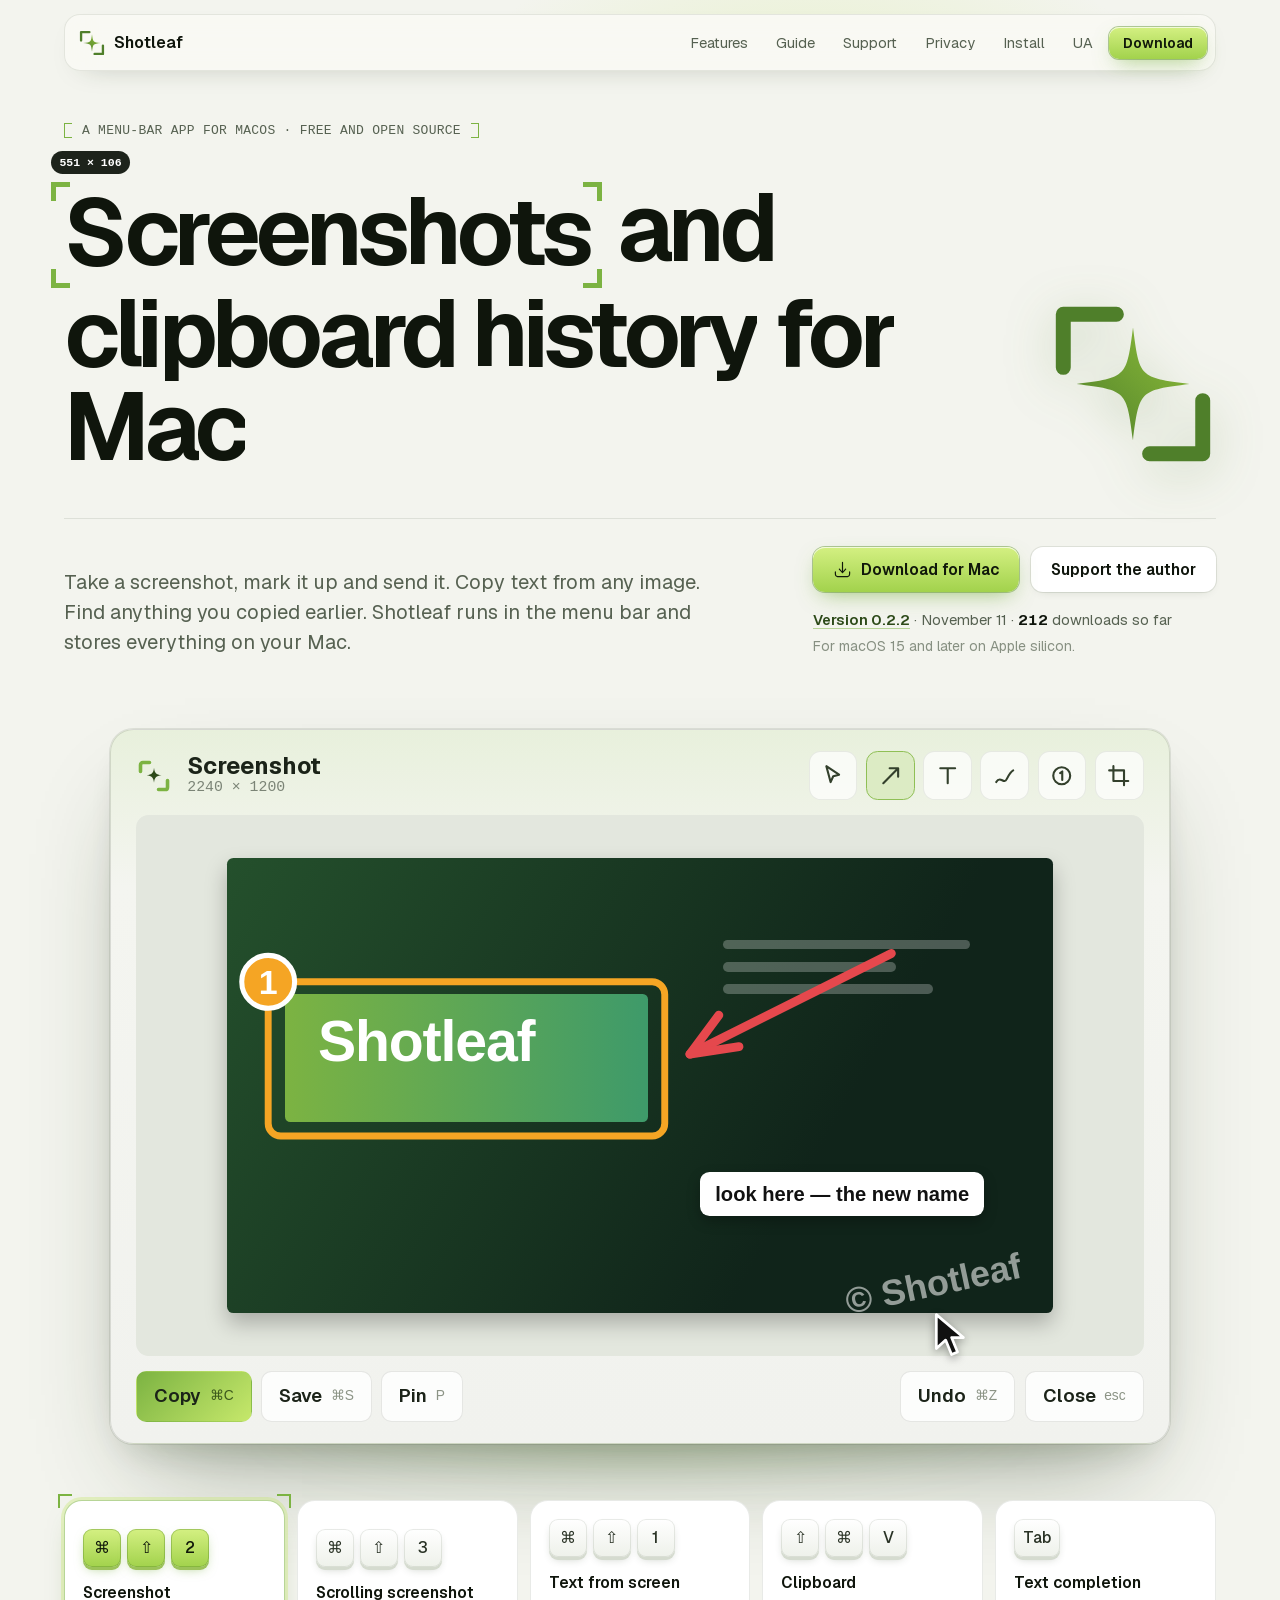
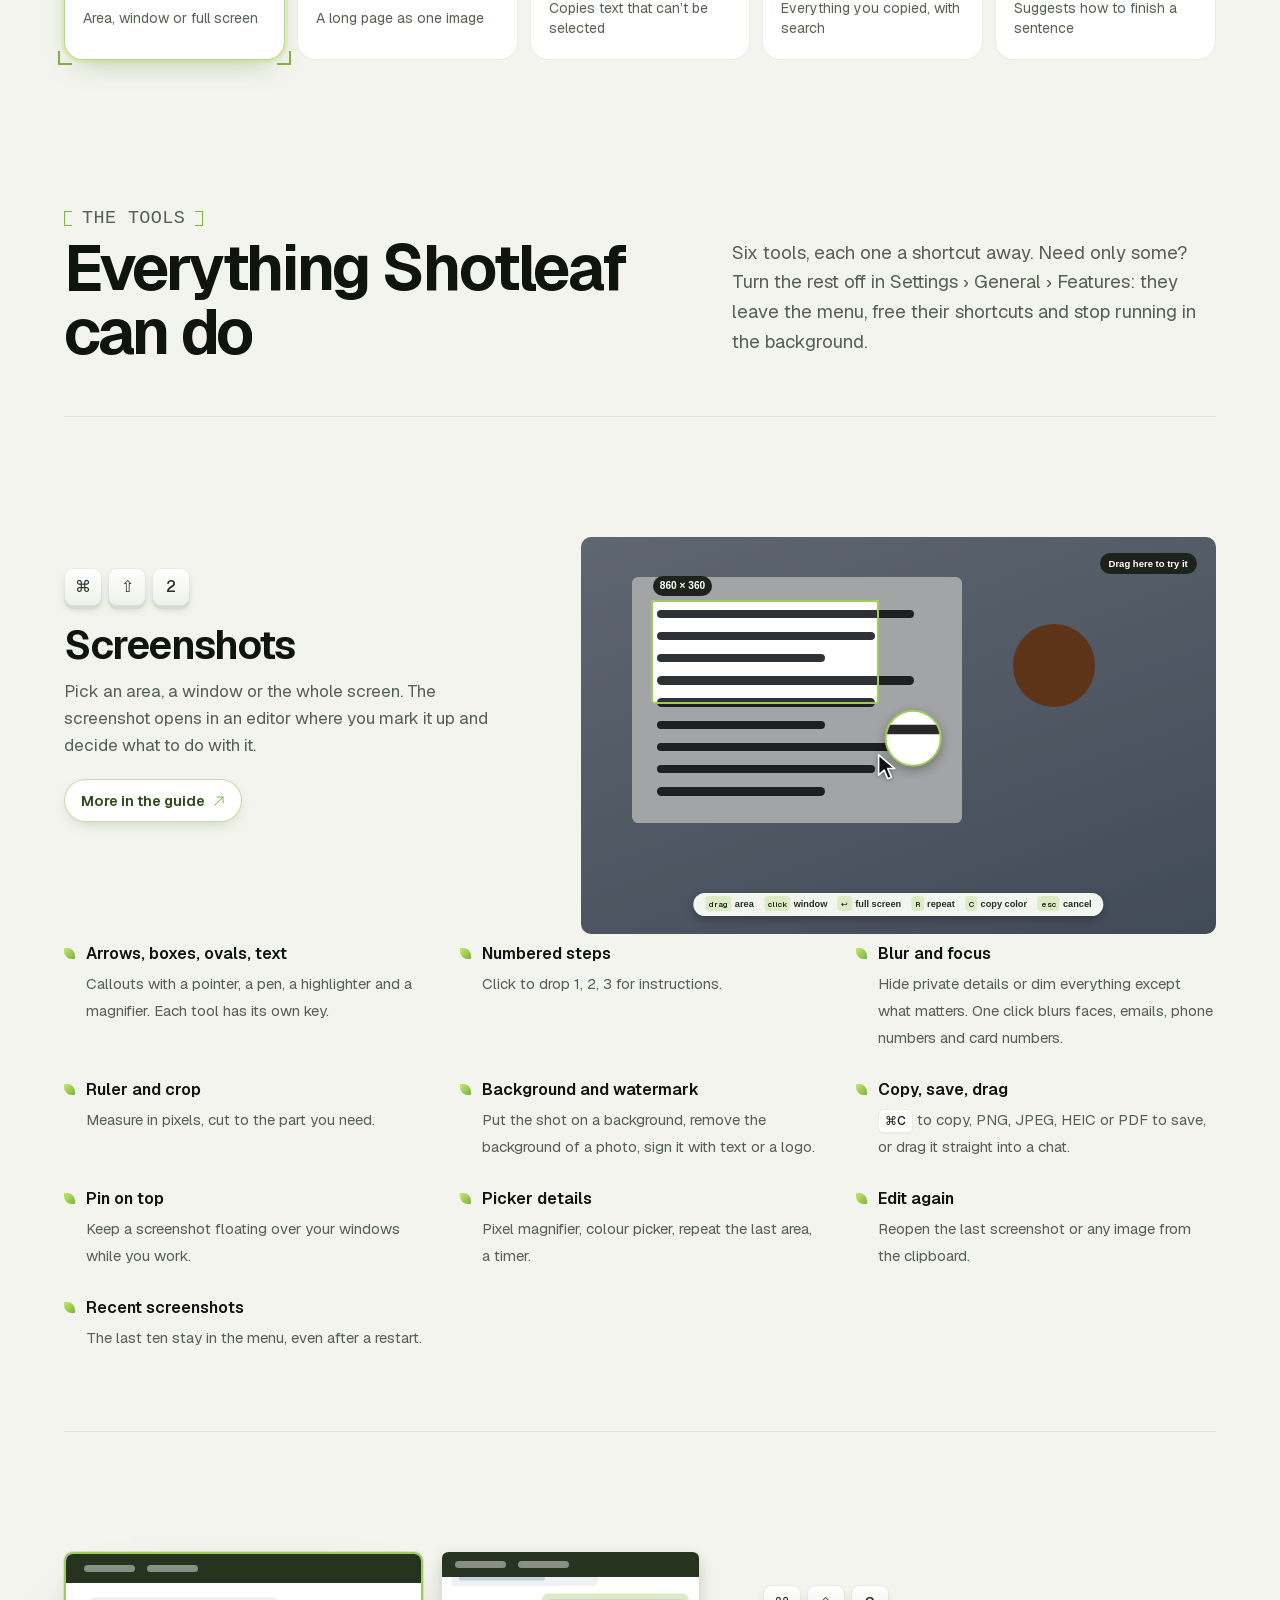
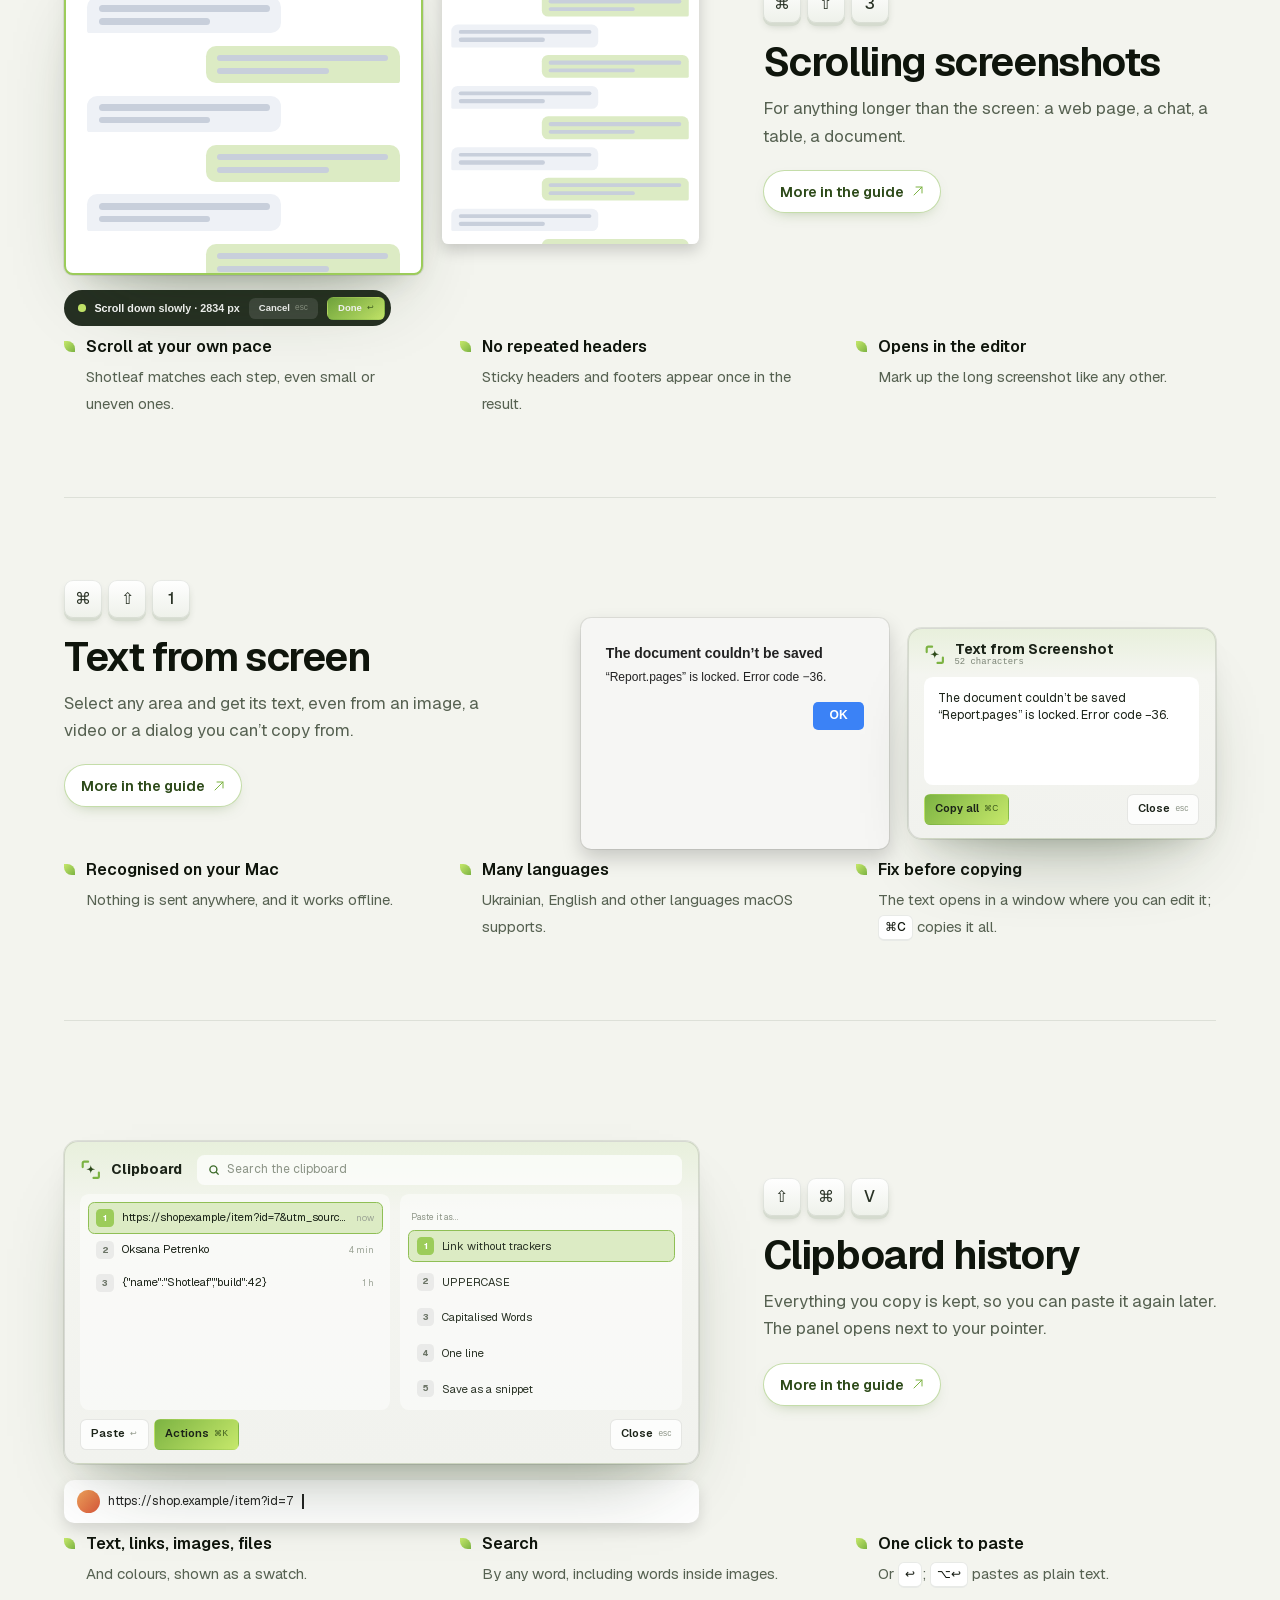
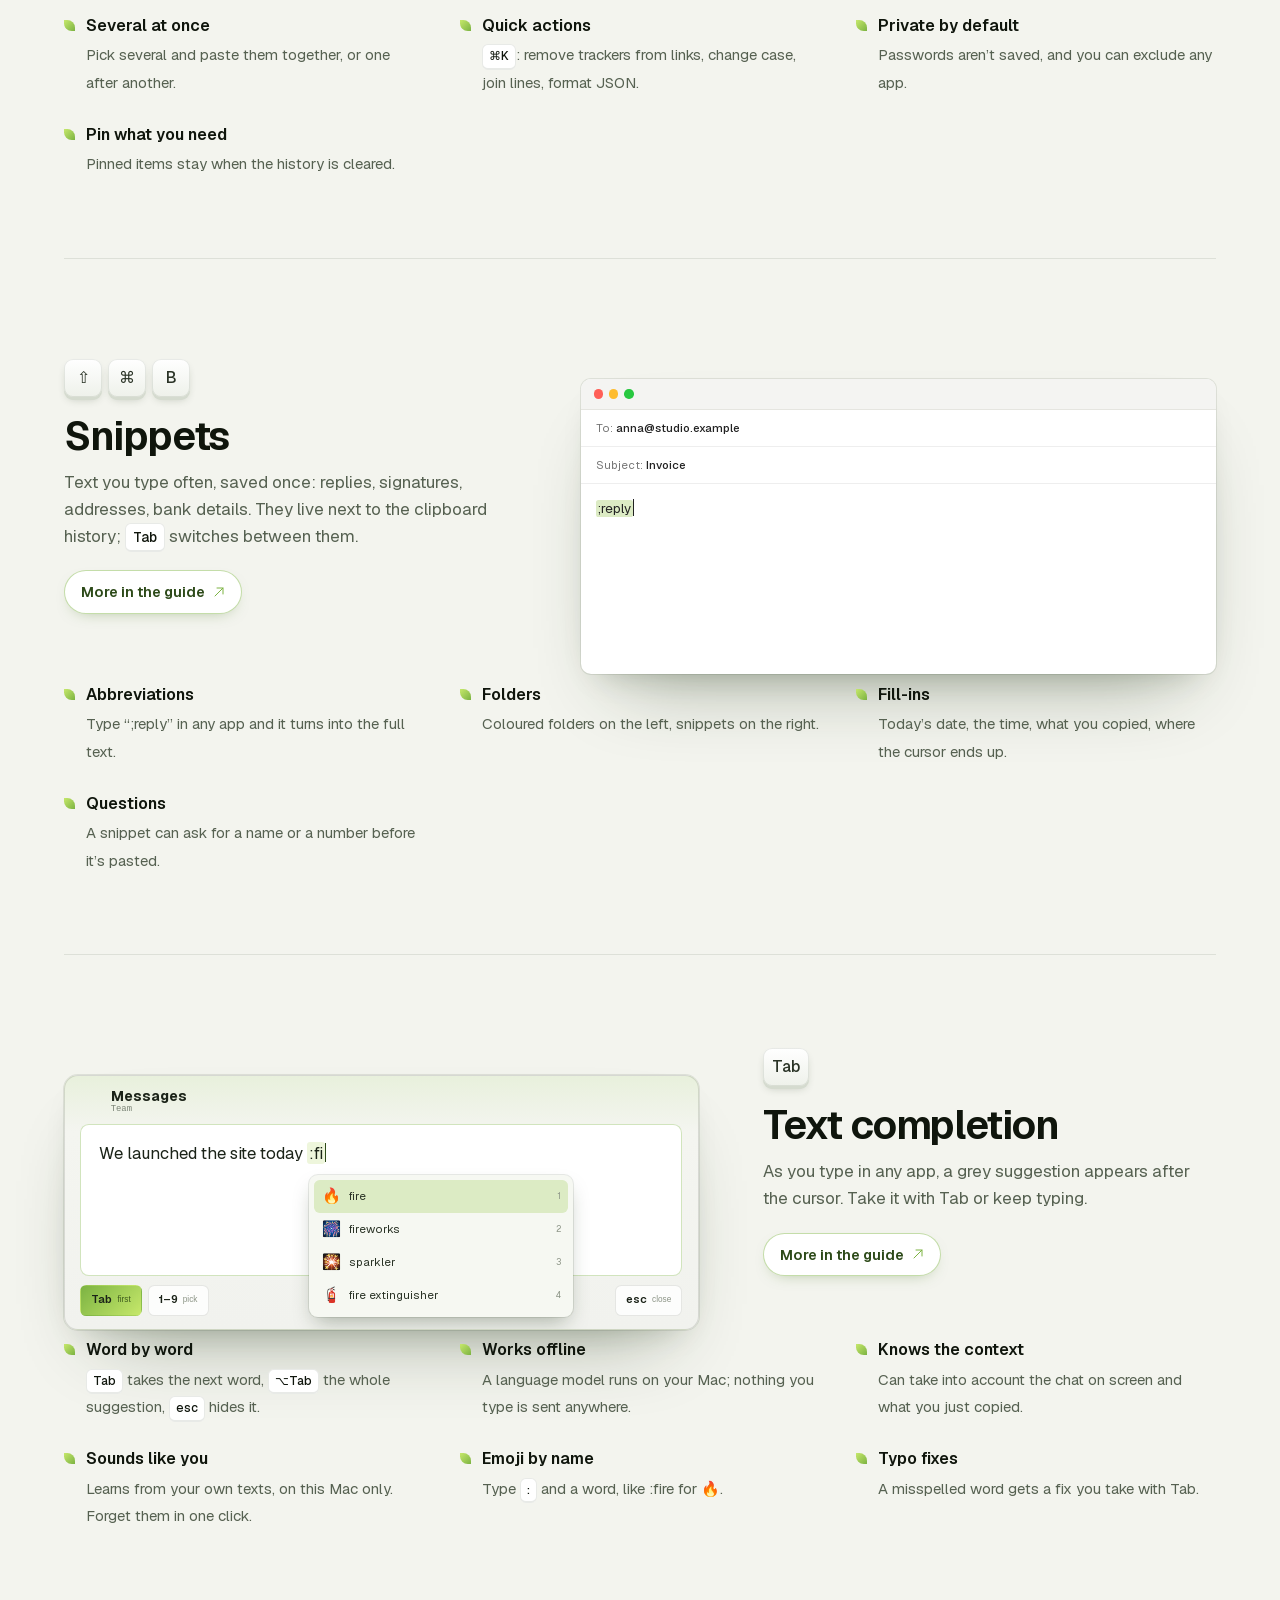
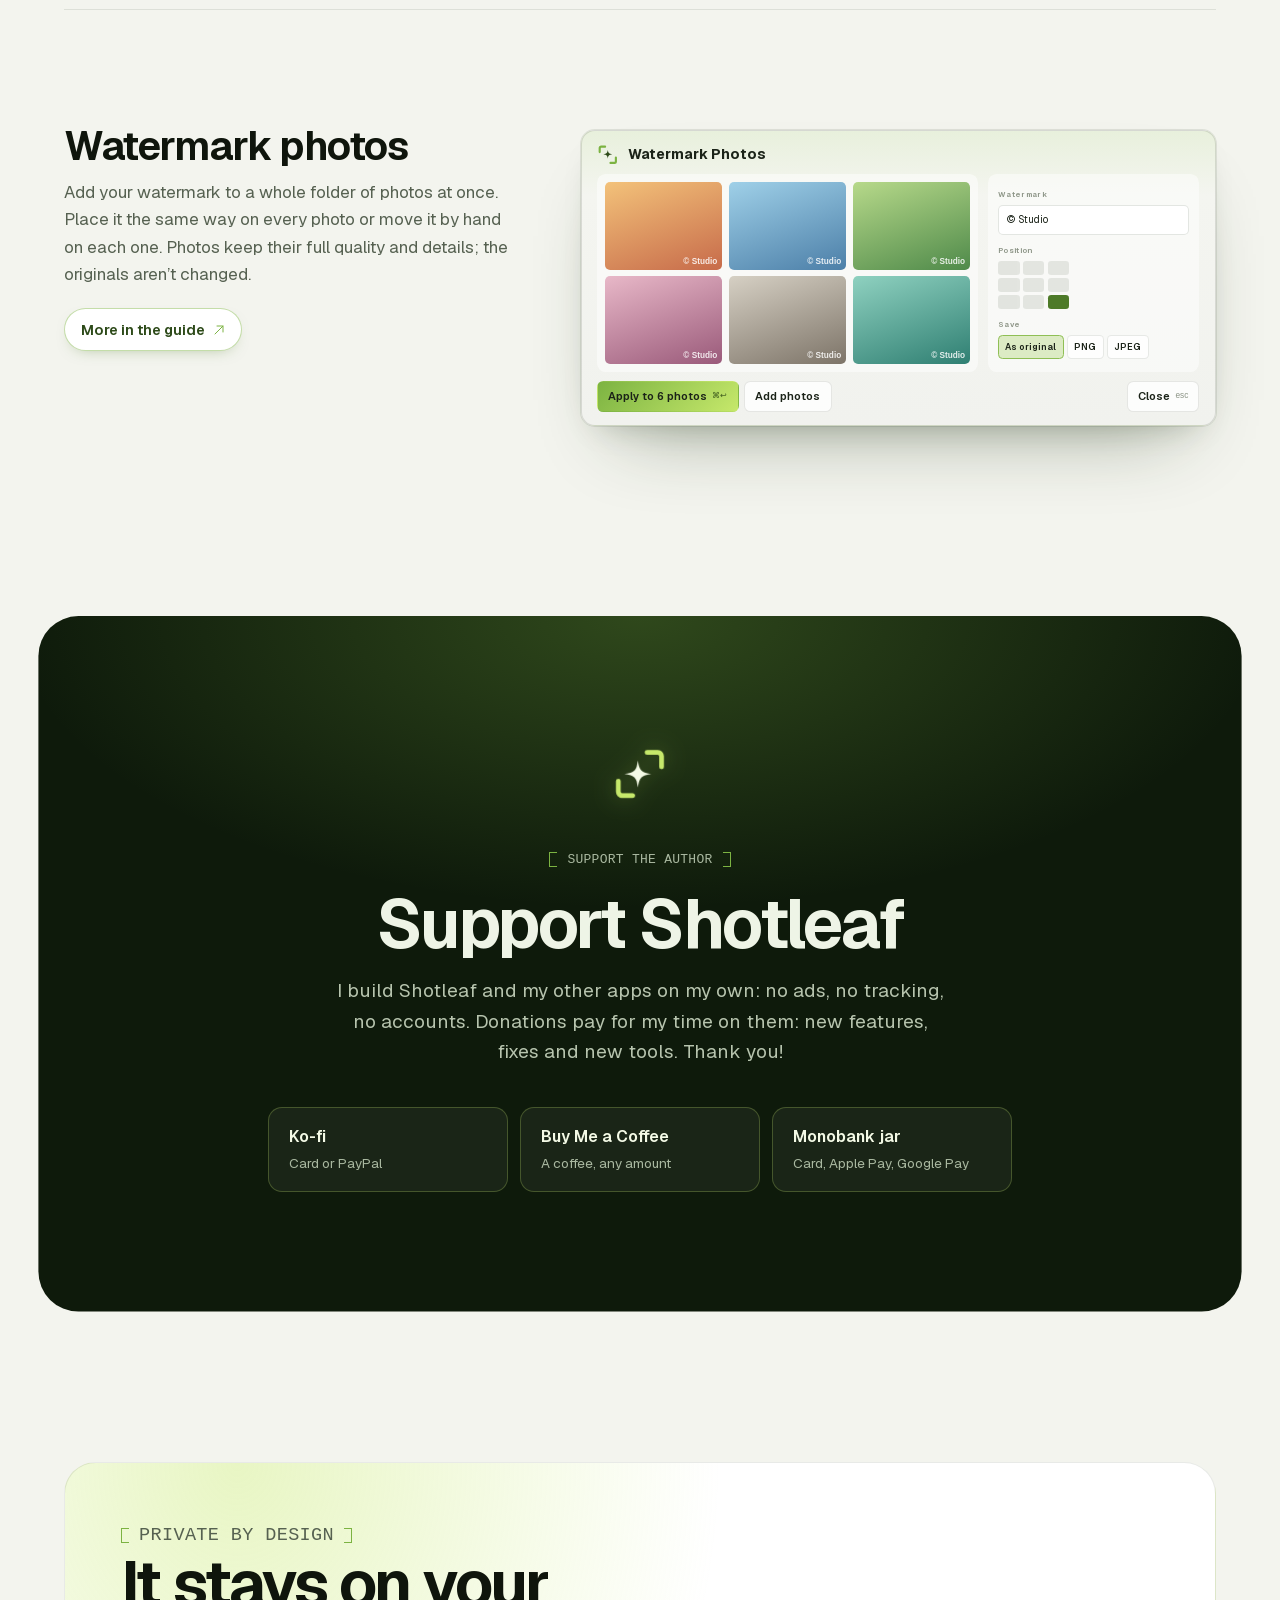
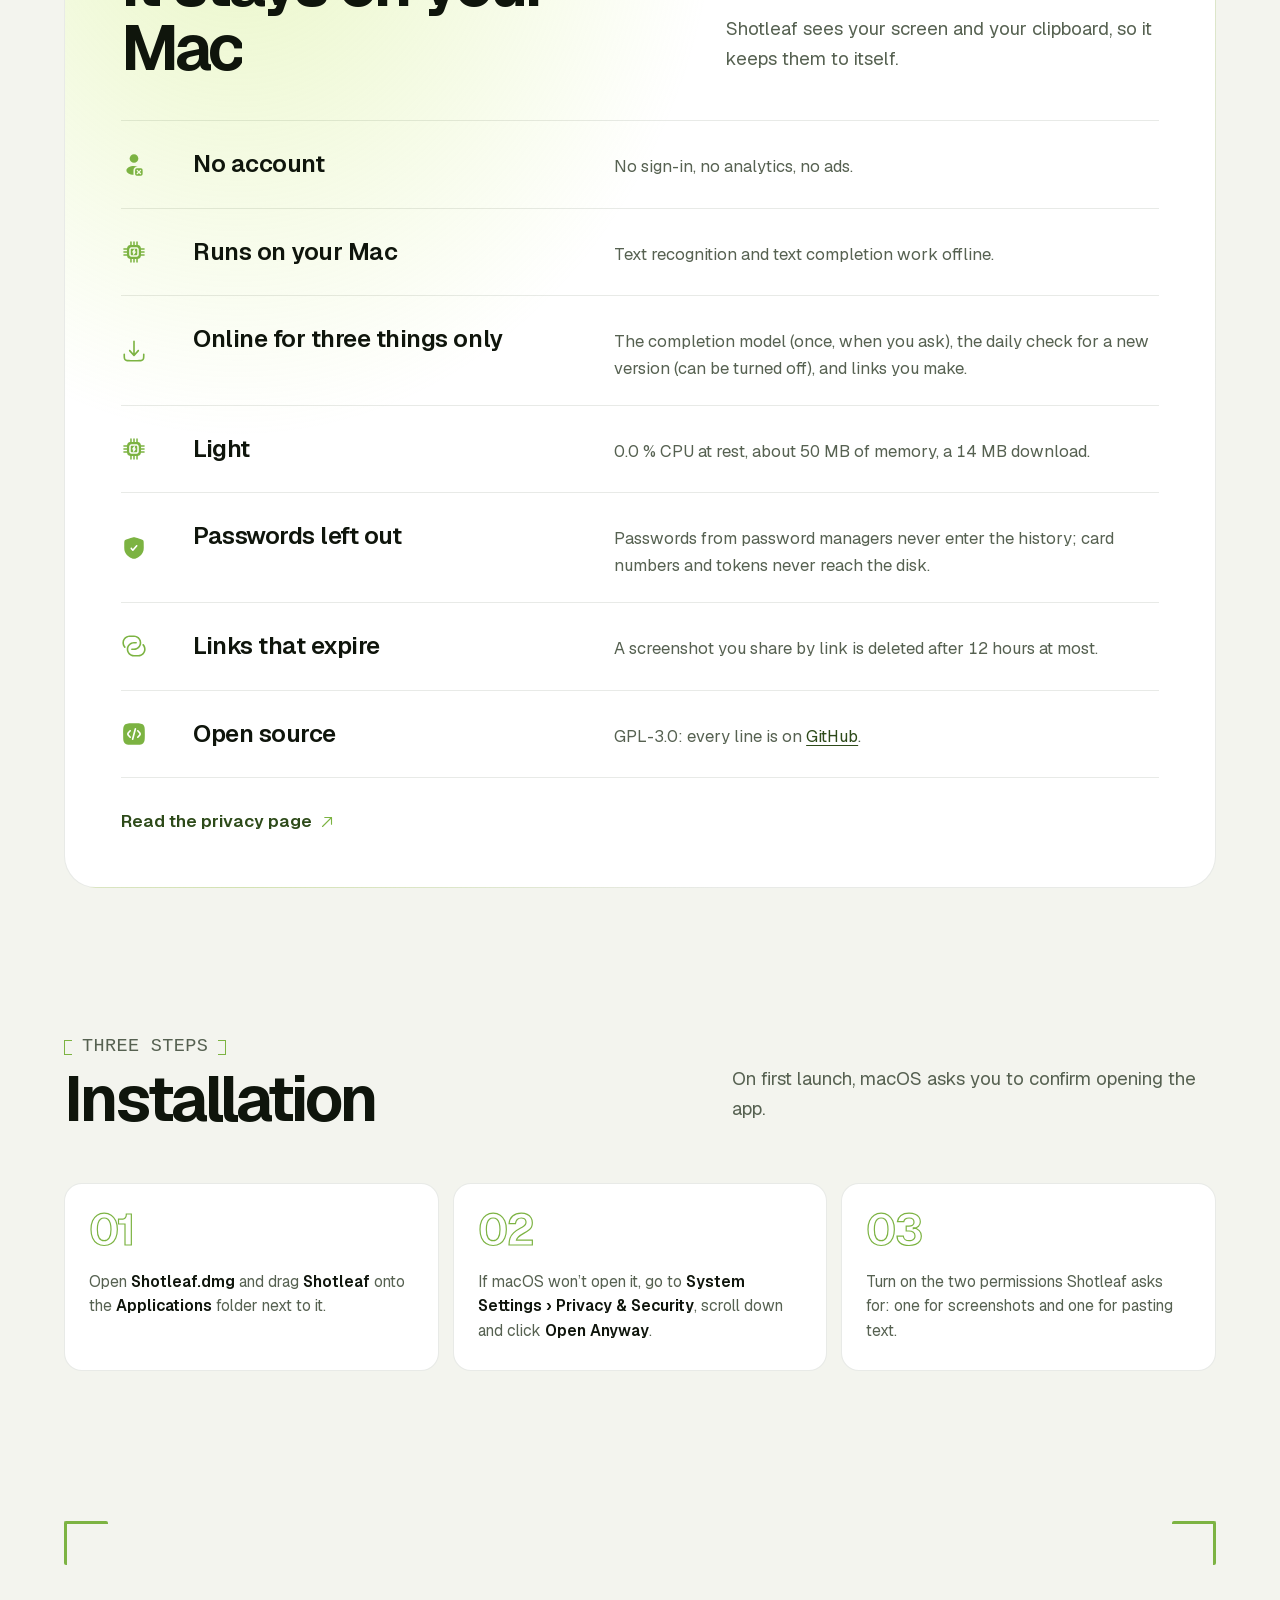
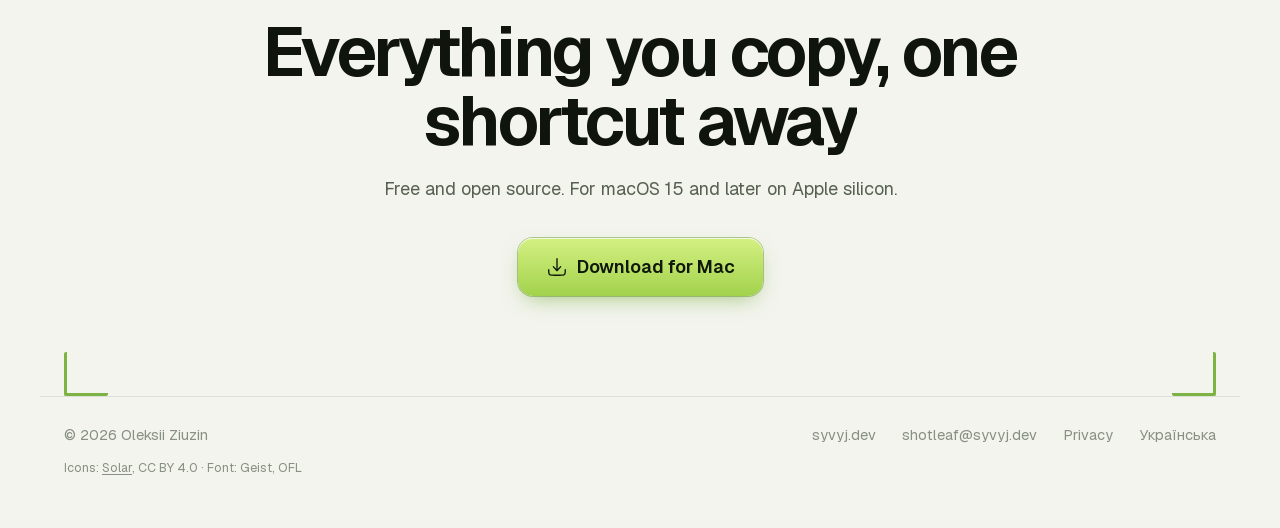
==== commit cacf8447: "Merge site/motion: the site's GSAP motion pass and the release line Co-Authored-By: Claude Opus 5.5 " ====
--- a/site/index.html
+++ b/site/index.html
@@ -17,7 +17,7 @@
 <link rel="alternate" hreflang="uk" href="uk/">
 <link rel="preload" href="fonts/geist-latin.woff2" as="font" type="font/woff2" crossorigin>
 <link rel="preload" href="fonts/geist-cyrillic.woff2" as="font" type="font/woff2" crossorigin>
-<link rel="stylesheet" href="style.css?v=912d18d7">
+<link rel="stylesheet" href="style.css?v=539e3364">
 <!-- Motion is an extra: without JS (or if it fails to start) the page shows as is. -->
 <script>document.documentElement.classList.add("js"); setTimeout(() => document.documentElement.classList.add("ready"), 2500);</script>
 </head>
@@ -68,9 +68,10 @@
     <p class="sub">Take a screenshot, mark it up and send it. Copy text from any image. Find anything you copied earlier. Shotleaf runs in the menu bar and stores everything on your Mac.</p>
     <div class="cta-col">
       <div class="cta">
-        <a class="btn primary dl" href="https://github.com/Syvyj/shotleaf/releases/latest/download/Shotleaf.dmg"><svg aria-hidden="true"><use href="#i-download-minimalistic"/></svg><span>Download for Mac <small><b data-roll>212</b> downloads so far</small></span></a>
+        <a class="btn primary" href="https://github.com/Syvyj/shotleaf/releases/latest/download/Shotleaf.dmg"><svg aria-hidden="true"><use href="#i-download-minimalistic"/></svg>Download for Mac</a>
         <a class="btn quiet" href="#support">Support the author</a>
       </div>
+      <p class="rel"><a href="https://github.com/Syvyj/shotleaf/releases/tag/v0.2.2">Version 0.2.2</a> · November 11 · <b data-roll>212</b> downloads so far</p>
       <p class="req">For macOS 15 and later on Apple silicon.</p>
     </div>
   </div>
@@ -409,7 +410,7 @@
 <script src="vendor/gsap.min.js" defer></script>
 <script src="vendor/ScrollTrigger.min.js" defer></script>
 <script src="vendor/lenis.min.js" defer></script>
-<script src="motion.js?v=912d18d7" defer></script>
-<script src="mocks.js?v=912d18d7" defer></script>
+<script src="motion.js?v=539e3364" defer></script>
+<script src="mocks.js?v=539e3364" defer></script>
 </body>
 </html>
--- a/site/style.css
+++ b/site/style.css
@@ -120,13 +120,15 @@
 .hero .sub { font-size: 20px; color: var(--muted); max-width: 32em; margin: 0; line-height: 1.5; }
 .hero .cta { display: flex; gap: 12px; flex-wrap: wrap; }
 .hero .req { margin: 14px 0 0; font-size: 14px; color: var(--faint); }
-.btn.dl { padding-top: 10px; padding-bottom: 10px; }
-.btn.dl > span { display: flex; flex-direction: column; gap: 4px; }
-.btn.dl small { font: 500 12.5px/1 var(--font); color: rgba(16, 24, 10, .62); }
-.btn.dl small b { font-weight: 650; color: #10180a; font-variant-numeric: tabular-nums; }
-.roll { display: inline-flex; }
-.roll .dg { display: inline-block; height: 1em; overflow: hidden; }
+.hero .rel { margin: 16px 0 0; font-size: 14.5px; color: var(--muted); }
+.hero .rel + .req { margin-top: 4px; }
+.hero .rel a { color: var(--deep); font-weight: 600; text-decoration: underline; text-decoration-color: rgba(124, 179, 66, .5); text-underline-offset: 3px; }
+.hero .rel a:hover { text-decoration-color: var(--leaf); }
+.hero .rel b { font-weight: 650; color: var(--text); font-variant-numeric: tabular-nums; }
+.roll { display: inline-flex; vertical-align: bottom; }
+.roll .dg { display: block; height: 1lh; overflow: hidden; }
 .roll .col { display: flex; flex-direction: column; }
+.roll .col > span { height: 1lh; }
 
 /* the tool switcher: tabs under the stage pick the window shown above */
 .slides { display: grid; text-align: left; margin: 72px auto 0; max-width: 1060px; position: relative; will-change: transform; }
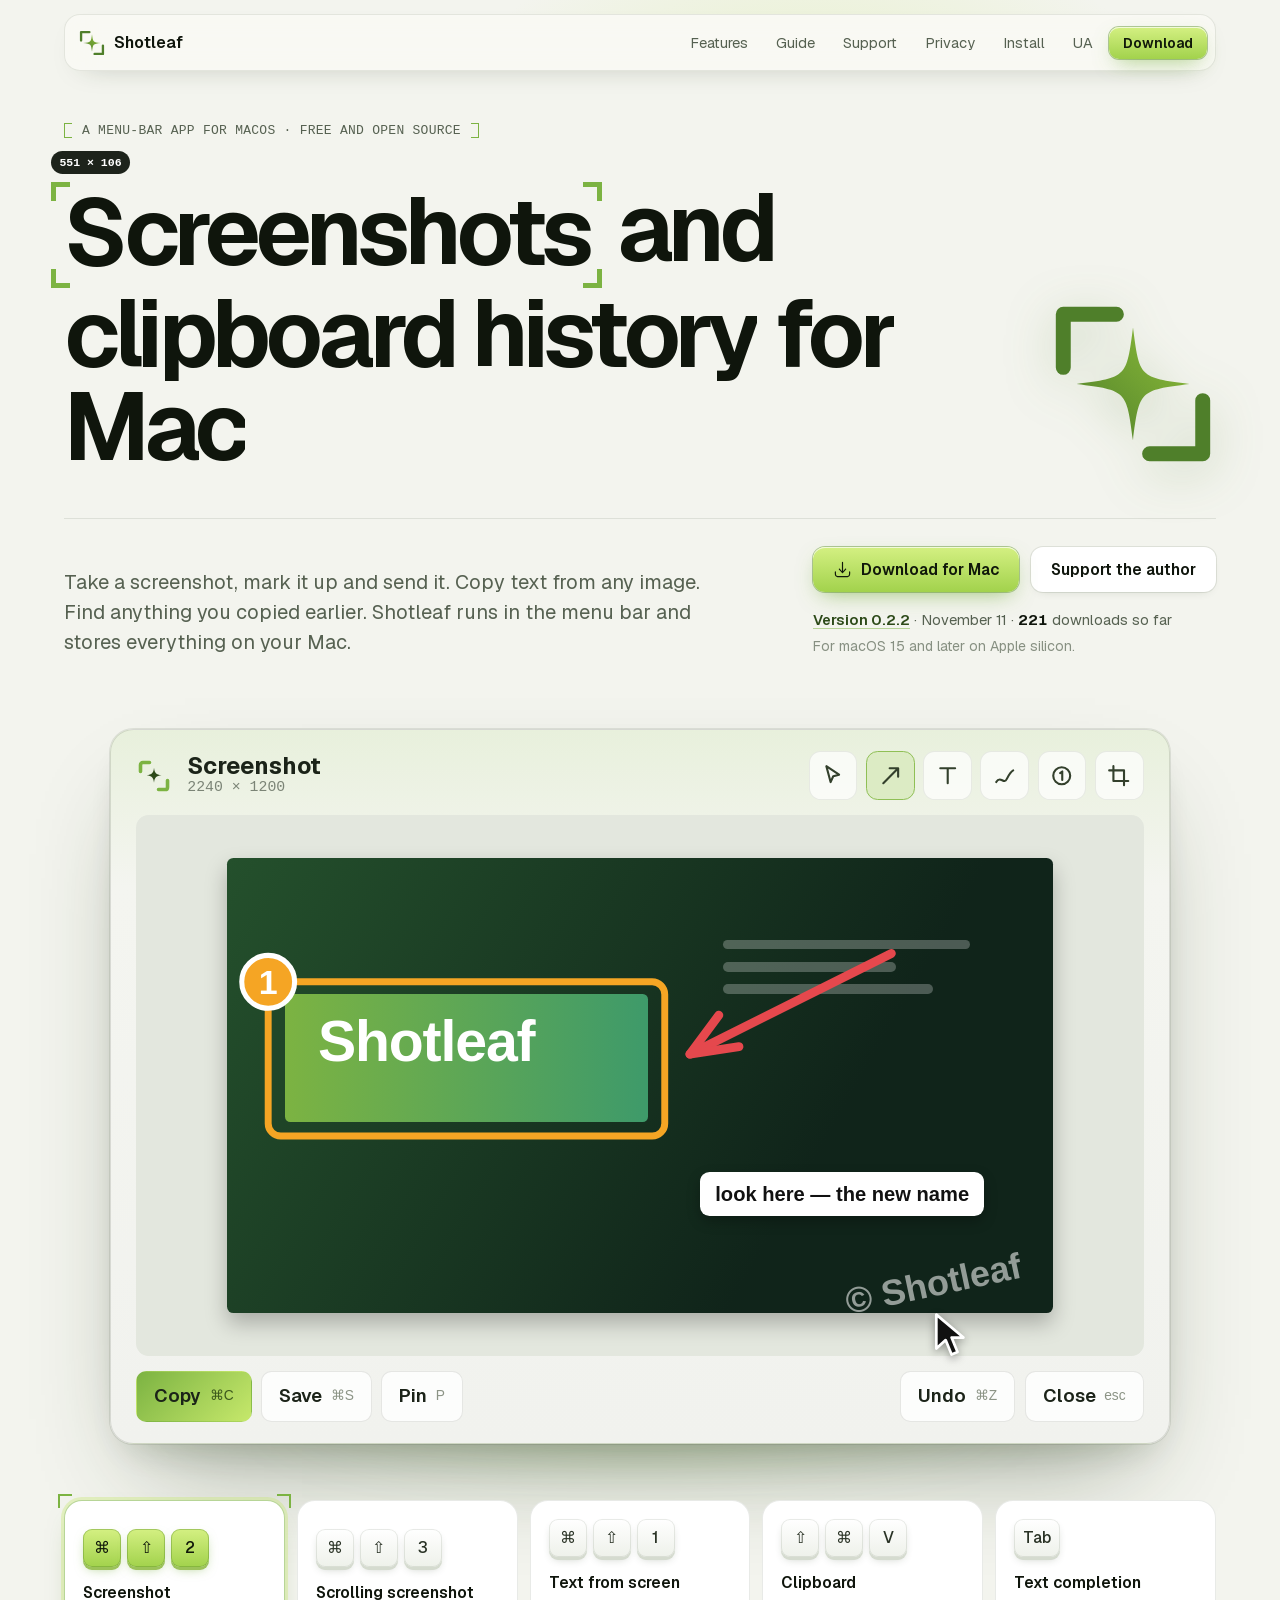
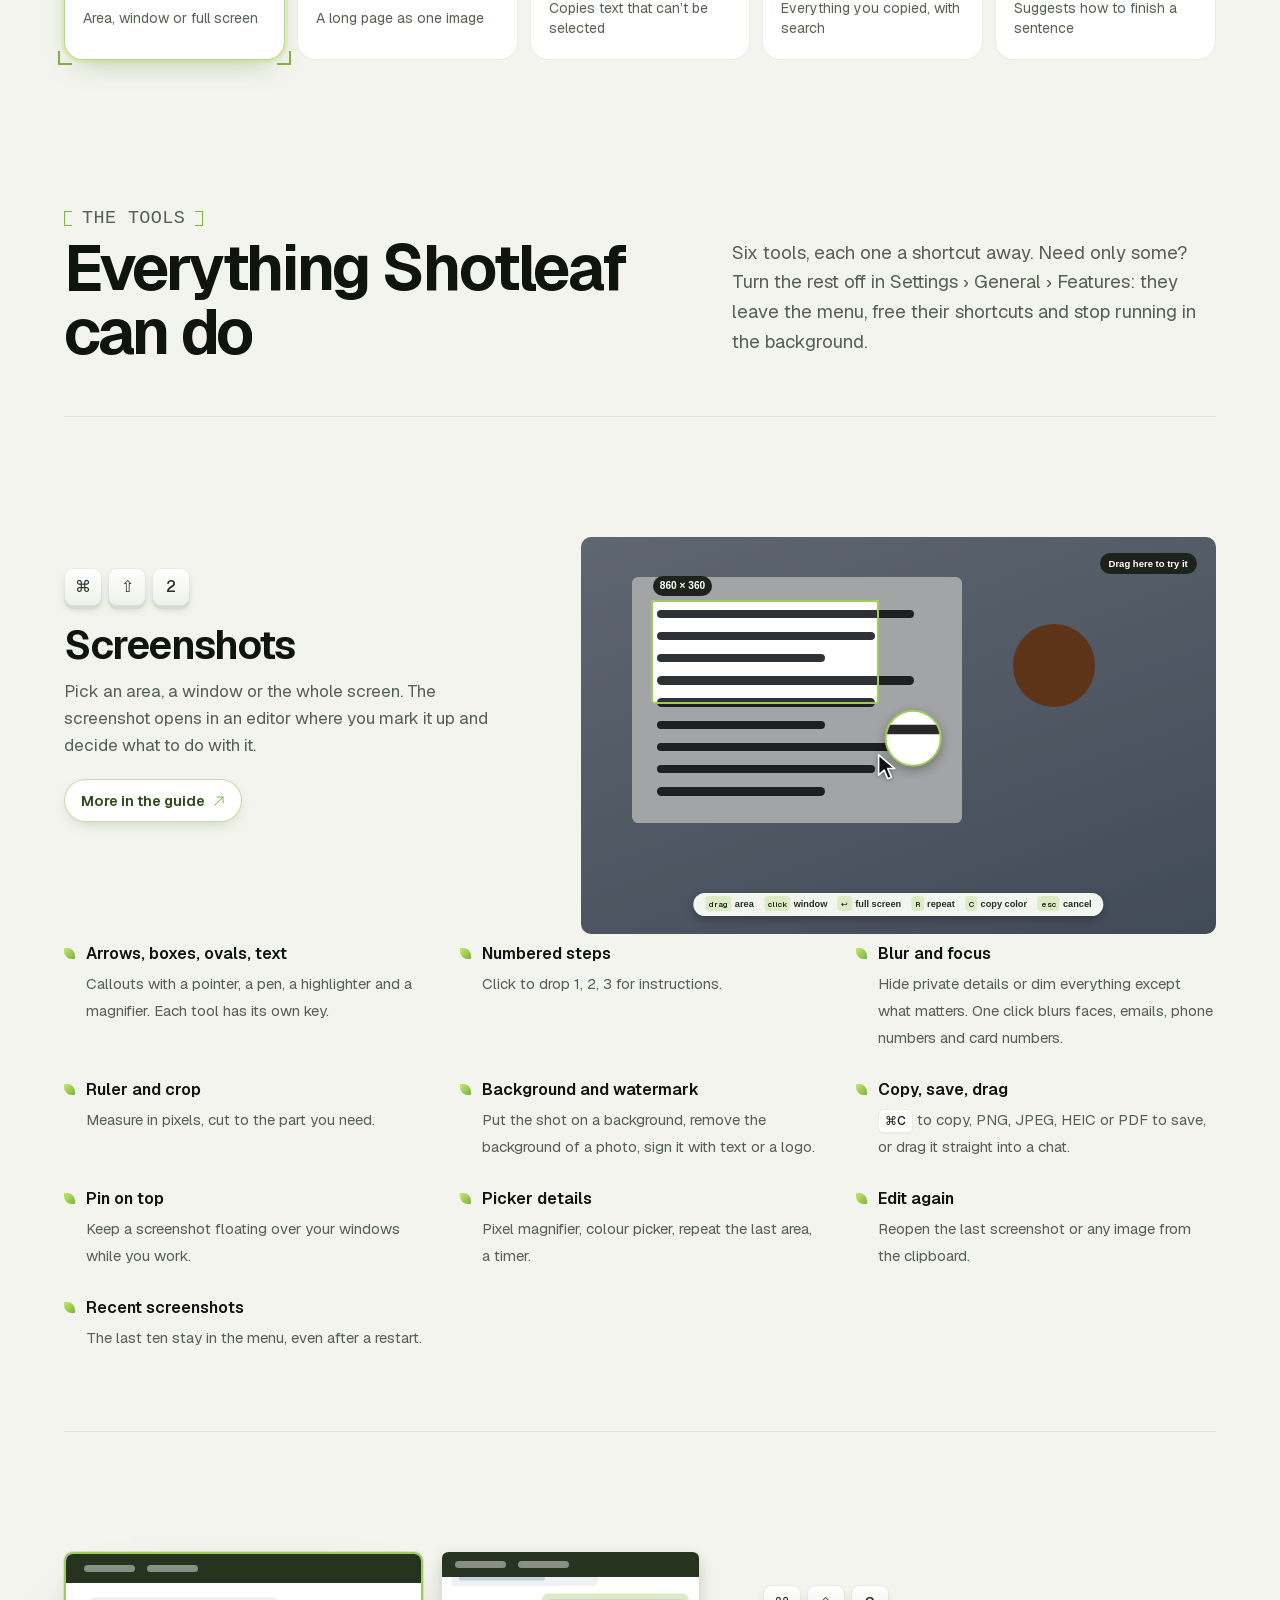
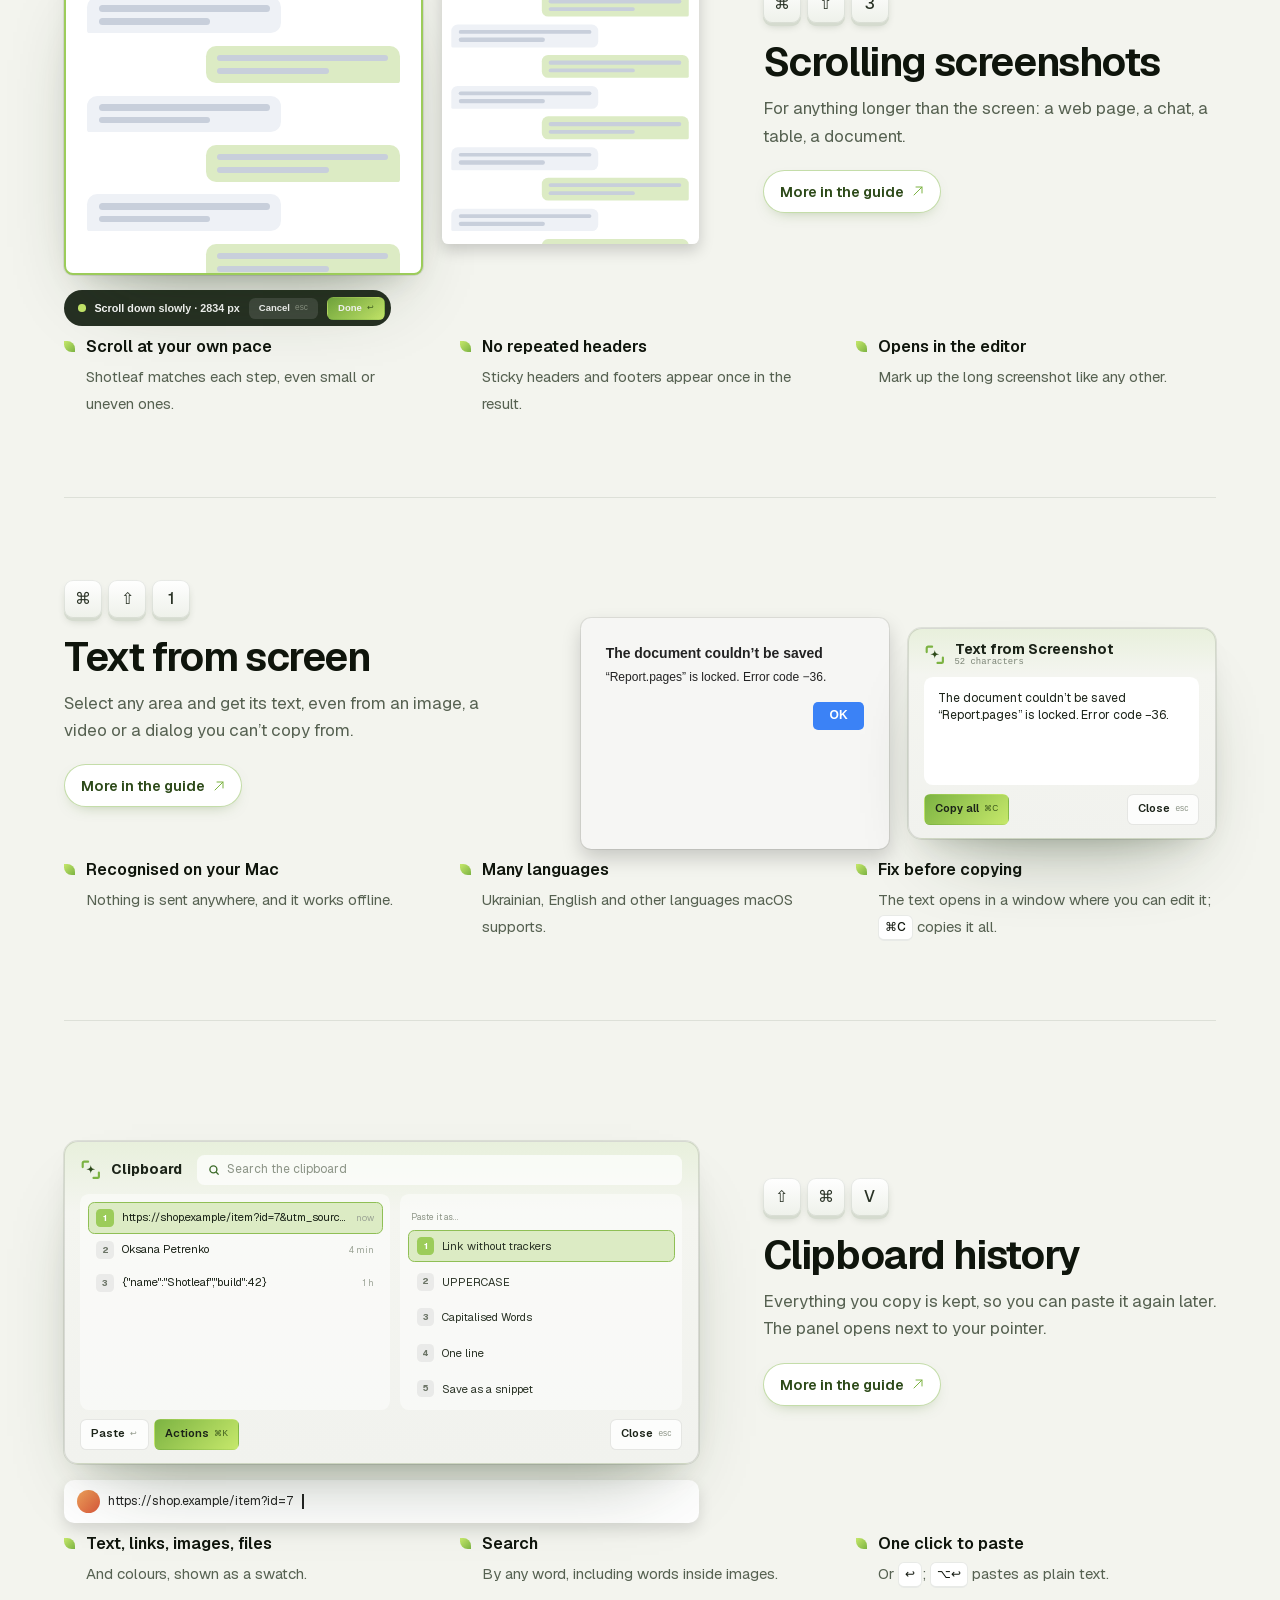
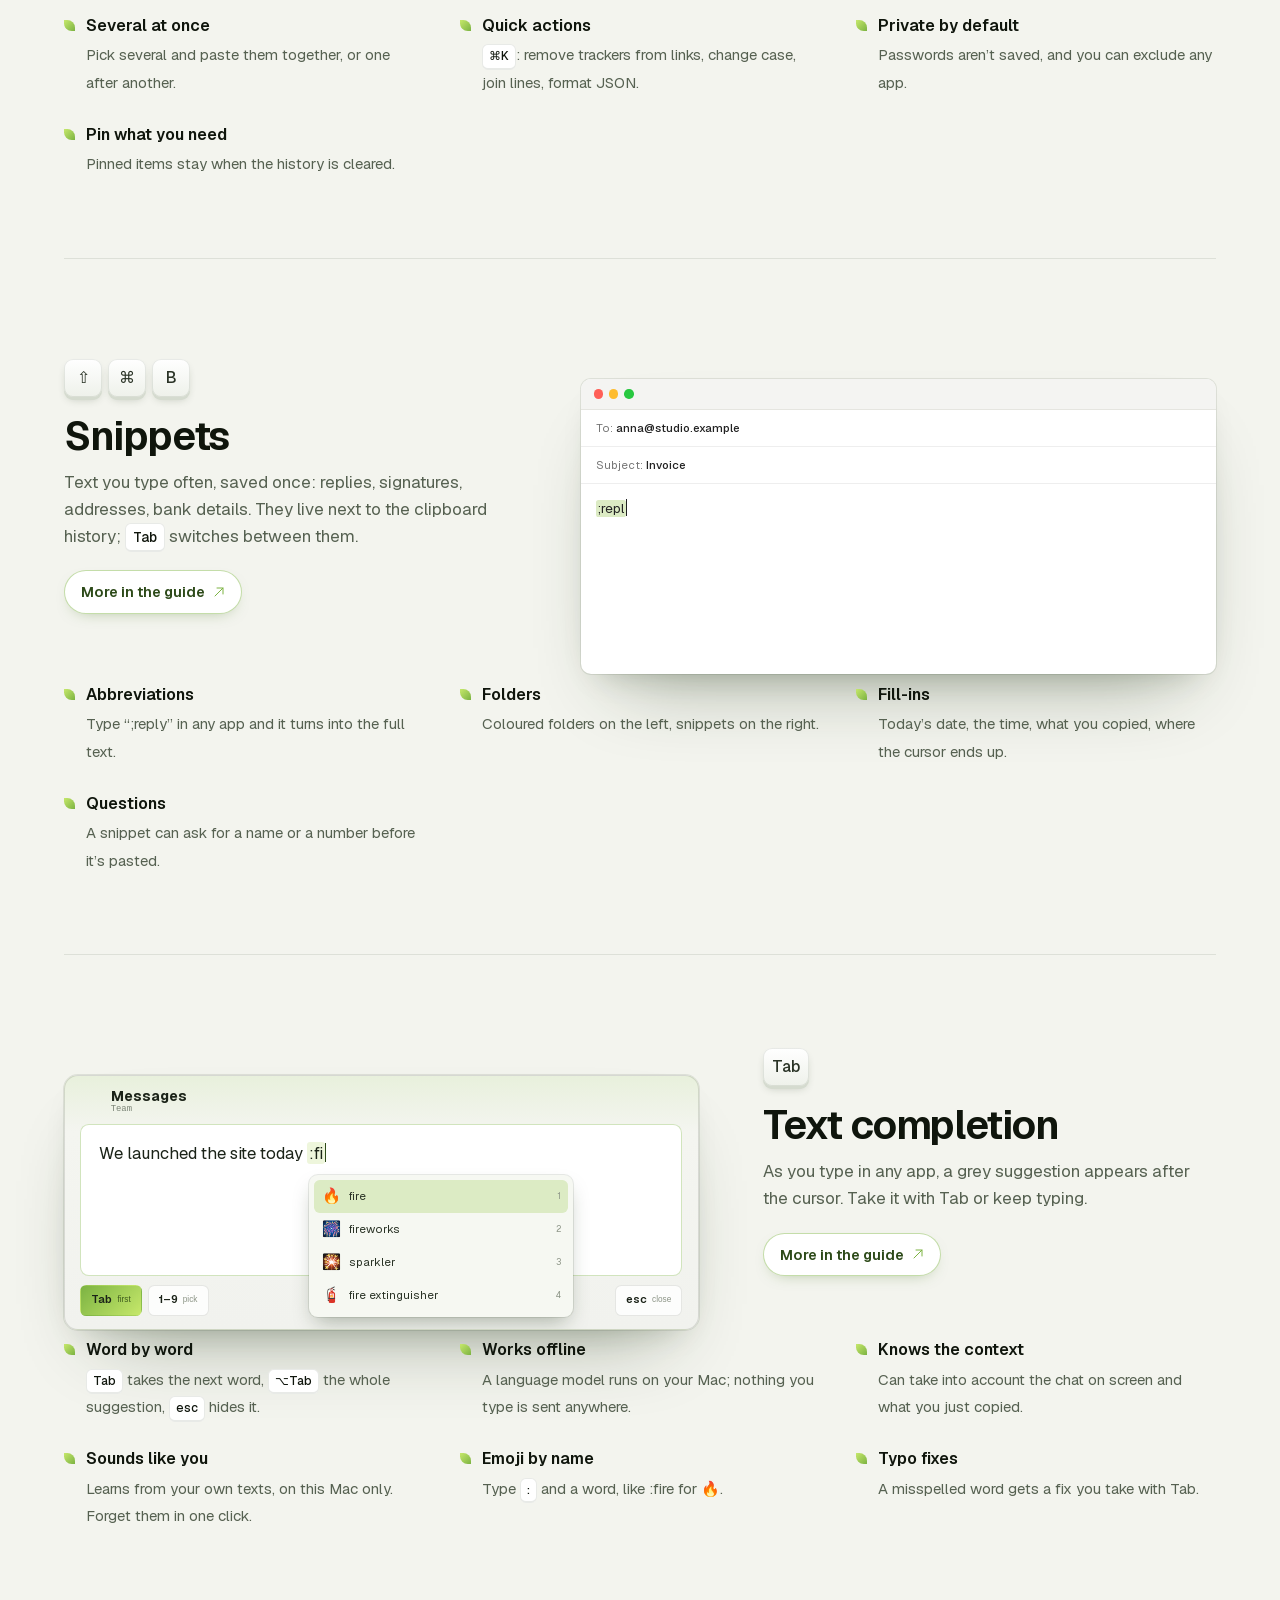
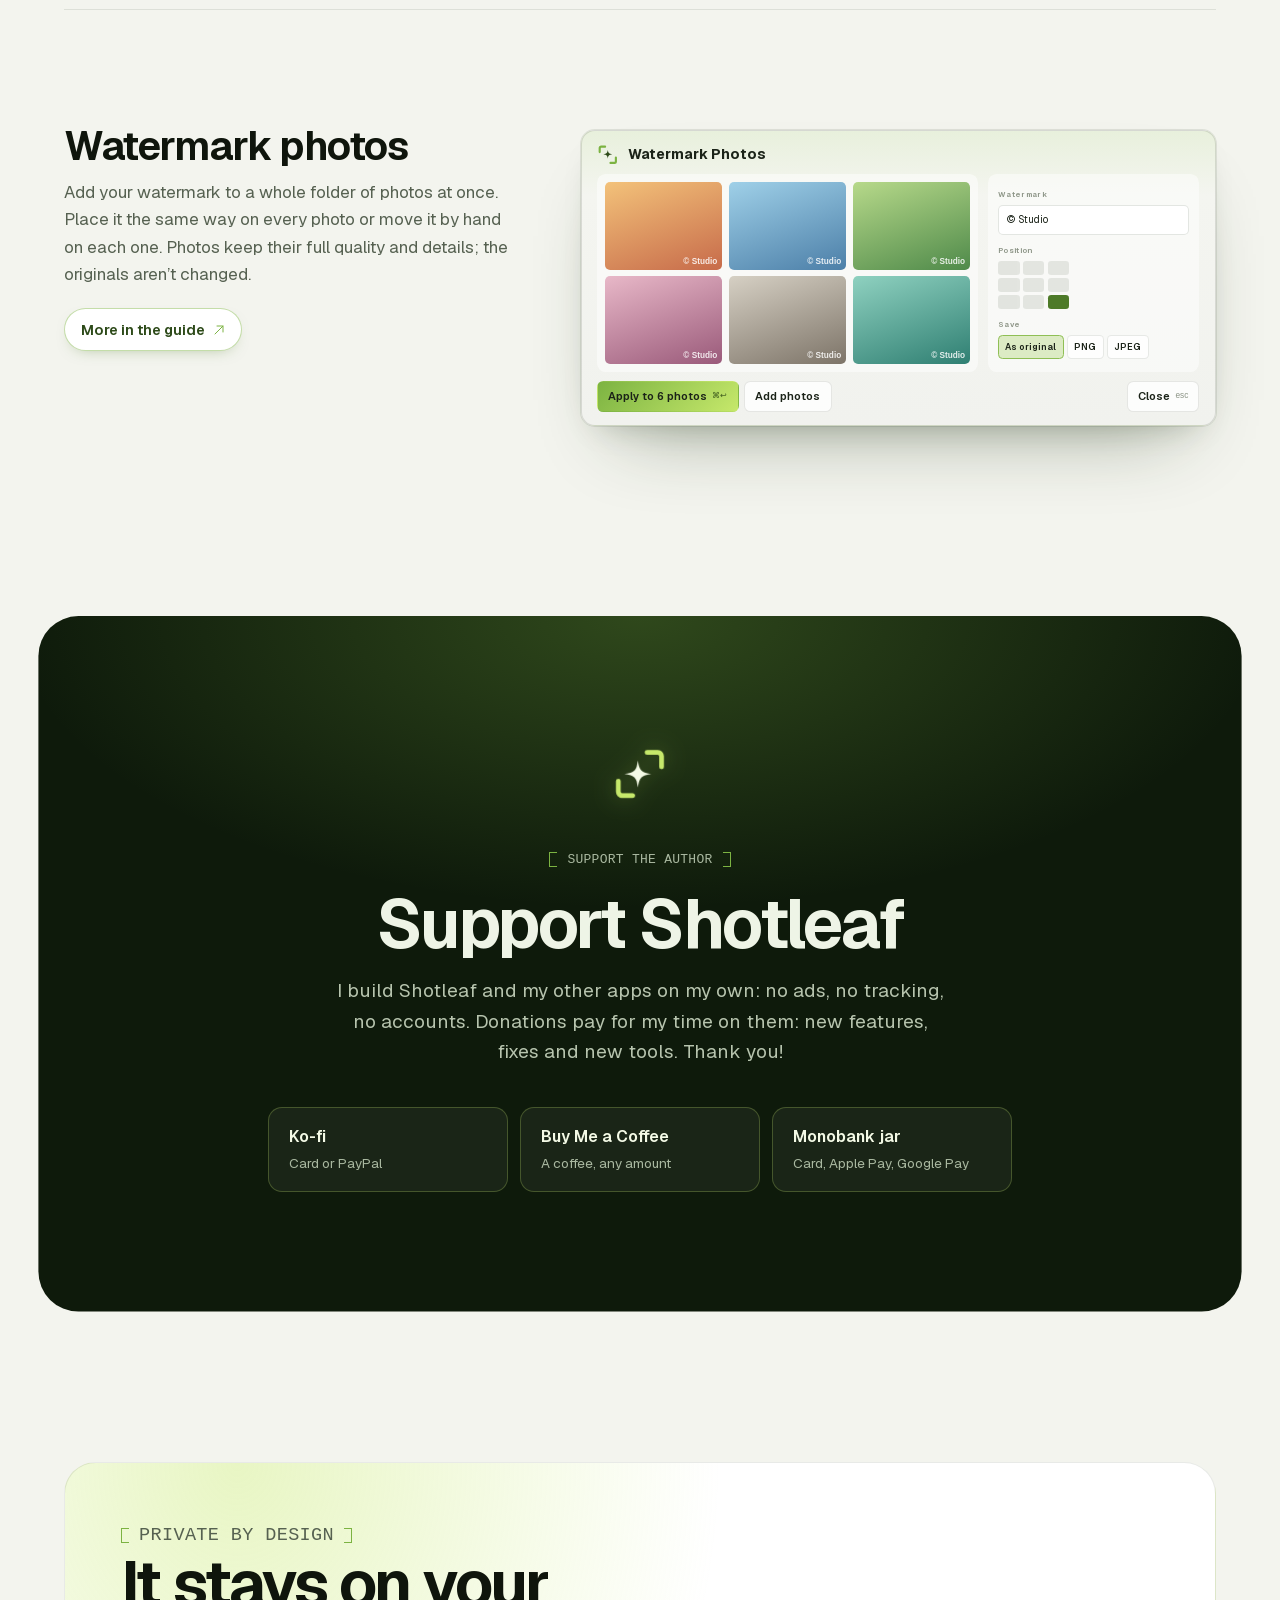
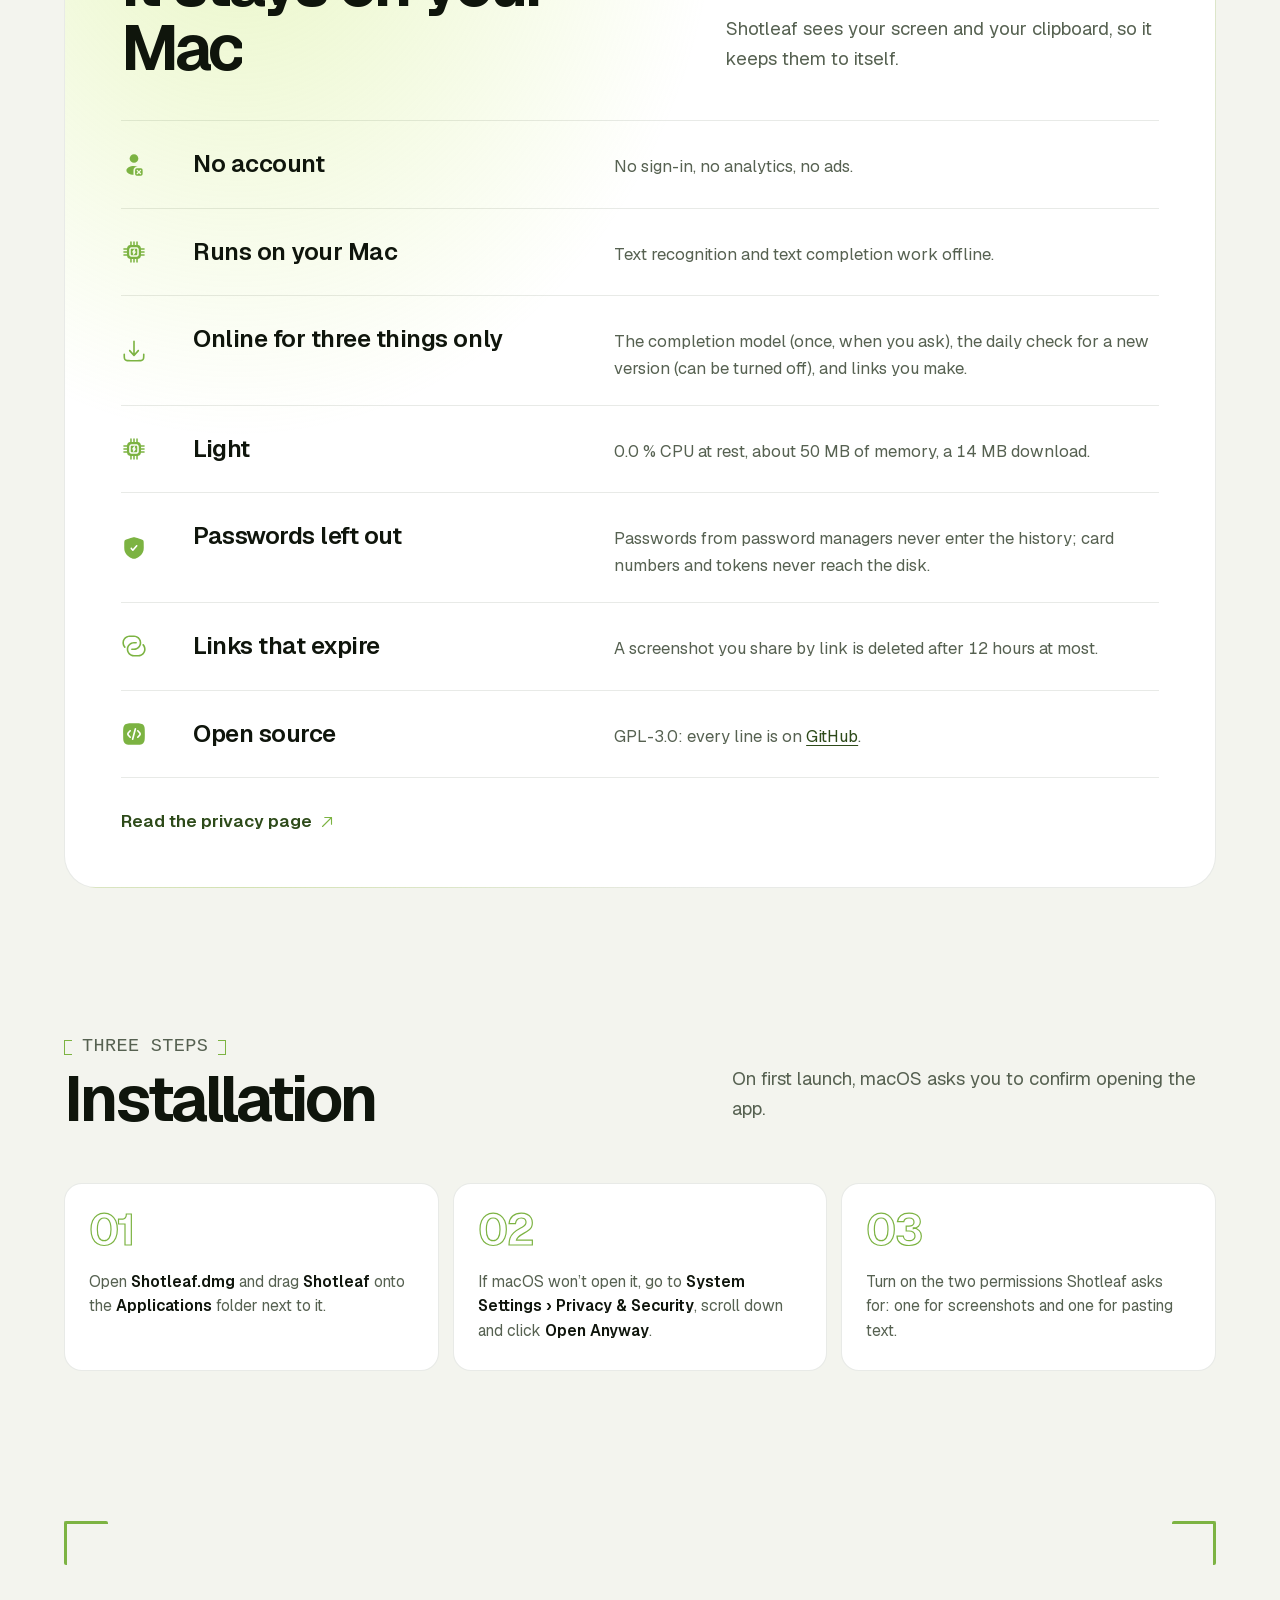
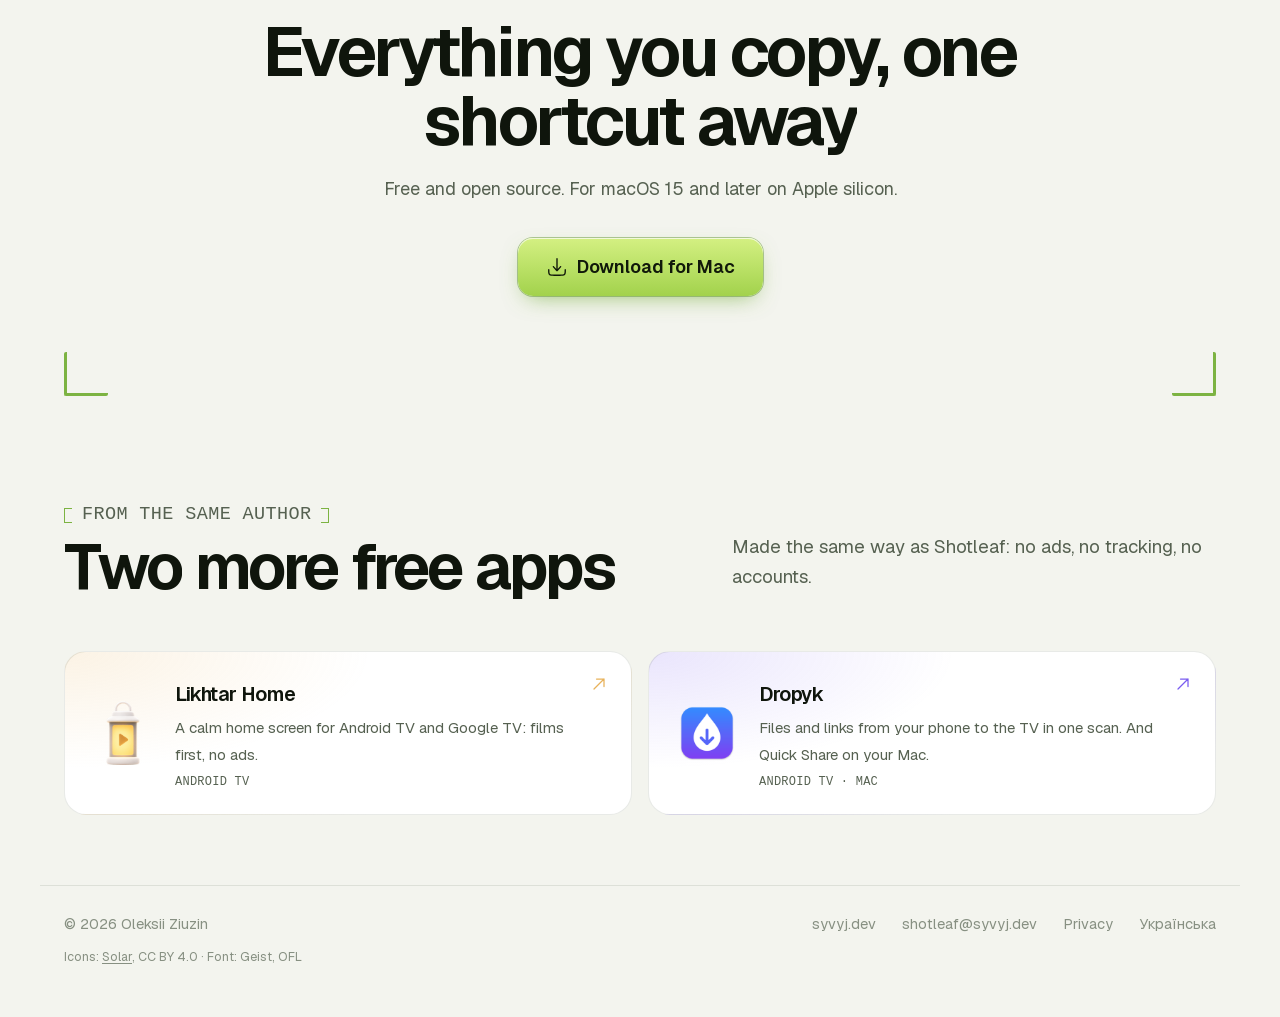
==== commit 89c1a79d: "Site and README: the author's other apps, Likhtar Home and Dropyk Co-Authored-By: Claude Opus 5.5 <n" ====
--- a/site/index.html
+++ b/site/index.html
@@ -17,7 +17,7 @@
 <link rel="alternate" hreflang="uk" href="uk/">
 <link rel="preload" href="fonts/geist-latin.woff2" as="font" type="font/woff2" crossorigin>
 <link rel="preload" href="fonts/geist-cyrillic.woff2" as="font" type="font/woff2" crossorigin>
-<link rel="stylesheet" href="style.css?v=539e3364">
+<link rel="stylesheet" href="style.css?v=173c0108">
 <!-- Motion is an extra: without JS (or if it fails to start) the page shows as is. -->
 <script>document.documentElement.classList.add("js"); setTimeout(() => document.documentElement.classList.add("ready"), 2500);</script>
 </head>
@@ -71,7 +71,7 @@
         <a class="btn primary" href="https://github.com/Syvyj/shotleaf/releases/latest/download/Shotleaf.dmg"><svg aria-hidden="true"><use href="#i-download-minimalistic"/></svg>Download for Mac</a>
         <a class="btn quiet" href="#support">Support the author</a>
       </div>
-      <p class="rel"><a href="https://github.com/Syvyj/shotleaf/releases/tag/v0.2.2">Version 0.2.2</a> · November 11 · <b data-roll>212</b> downloads so far</p>
+      <p class="rel"><a href="https://github.com/Syvyj/shotleaf/releases/tag/v0.2.2">Version 0.2.2</a> · November 11 · <b data-roll>221</b> downloads so far</p>
       <p class="req">For macOS 15 and later on Apple silicon.</p>
     </div>
   </div>
@@ -395,6 +395,27 @@
     <a class="btn primary big" href="https://github.com/Syvyj/shotleaf/releases/latest/download/Shotleaf.dmg"><svg aria-hidden="true"><use href="#i-download-minimalistic"/></svg>Download for Mac</a>
   </div>
 </section>
+<section class="wrap kin">
+  <div class="head">
+    <p class="eyebrow">From the same author</p>
+    <h2 data-split>Two more free apps</h2>
+    <p>Made the same way as Shotleaf: no ads, no tracking, no accounts.</p>
+  </div>
+  <div class="kin-cards">
+    <a class="kin-card" href="https://likhtar.syvyj.dev/" style="--tone: 232, 178, 90">
+      <img src="assets/kin-likhtar.png" alt="" width="64" height="64" loading="lazy">
+      <span><b>Likhtar Home</b><small>A calm home screen for Android TV and Google TV: films first, no ads.</small></span>
+      <em class="kin-tag">Android TV</em>
+      <svg class="kin-arrow" aria-hidden="true"><use href="#i-arrow-right-up"/></svg>
+    </a>
+    <a class="kin-card" href="https://dropyk.syvyj.dev/" style="--tone: 122, 92, 240">
+      <img src="assets/kin-dropyk.png" alt="" width="64" height="64" loading="lazy">
+      <span><b>Dropyk</b><small>Files and links from your phone to the TV in one scan. And Quick Share on your Mac.</small></span>
+      <em class="kin-tag">Android TV · Mac</em>
+      <svg class="kin-arrow" aria-hidden="true"><use href="#i-arrow-right-up"/></svg>
+    </a>
+  </div>
+</section>
 </main>
 
 <footer class="wrap">
@@ -410,7 +431,7 @@
 <script src="vendor/gsap.min.js" defer></script>
 <script src="vendor/ScrollTrigger.min.js" defer></script>
 <script src="vendor/lenis.min.js" defer></script>
-<script src="motion.js?v=539e3364" defer></script>
-<script src="mocks.js?v=539e3364" defer></script>
+<script src="motion.js?v=173c0108" defer></script>
+<script src="mocks.js?v=173c0108" defer></script>
 </body>
 </html>
--- a/site/style.css
+++ b/site/style.css
@@ -586,3 +586,19 @@
 .missing { text-align: center; padding-top: 22vh; }
 .missing img { border-radius: 22px; }
 .missing h1 { font-size: clamp(28px, 4vw, 40px); }
+
+/* From the same author: the other apps, each card warmed by its own colour */
+.kin .head { margin-top: 110px; }
+.kin-cards { display: grid; grid-template-columns: repeat(2, minmax(0, 1fr)); gap: 16px; }
+.kin-card { position: relative; display: grid; grid-template-columns: auto 1fr; gap: 8px 20px; align-items: center; padding: 26px 56px 26px 26px; border-radius: 22px;
+  background: radial-gradient(90% 120% at 0% 0%, rgba(var(--tone), .16), transparent 60%), var(--card); border: 1px solid var(--edge); color: var(--text);
+  transition: transform .2s, border-color .2s, box-shadow .2s; }
+.kin-card:hover, .kin-card:focus-visible { transform: translateY(-2px); border-color: rgba(var(--tone), .6); box-shadow: 0 20px 44px -24px rgba(var(--tone), .7); }
+.kin-card img { grid-row: span 2; width: 64px; height: 64px; border-radius: 15px; }
+.kin-card b { display: block; font-weight: 600; font-size: 20px; letter-spacing: -.02em; margin-bottom: 4px; }
+.kin-card small { color: var(--muted); font-size: 15px; }
+.kin-tag { justify-self: start; font: 500 12px/1 var(--mono); font-style: normal; text-transform: uppercase; letter-spacing: .02em; color: var(--muted); }
+.kin-arrow { position: absolute; right: 22px; top: 22px; width: 20px; height: 20px; color: rgb(var(--tone)); transition: transform .2s; }
+.kin-card:hover .kin-arrow { transform: translate(2px, -2px); }
+@media (max-width: 760px) { .kin-cards { grid-template-columns: 1fr; } .kin-card { align-items: start; } }
+.kin { margin-bottom: 70px; }
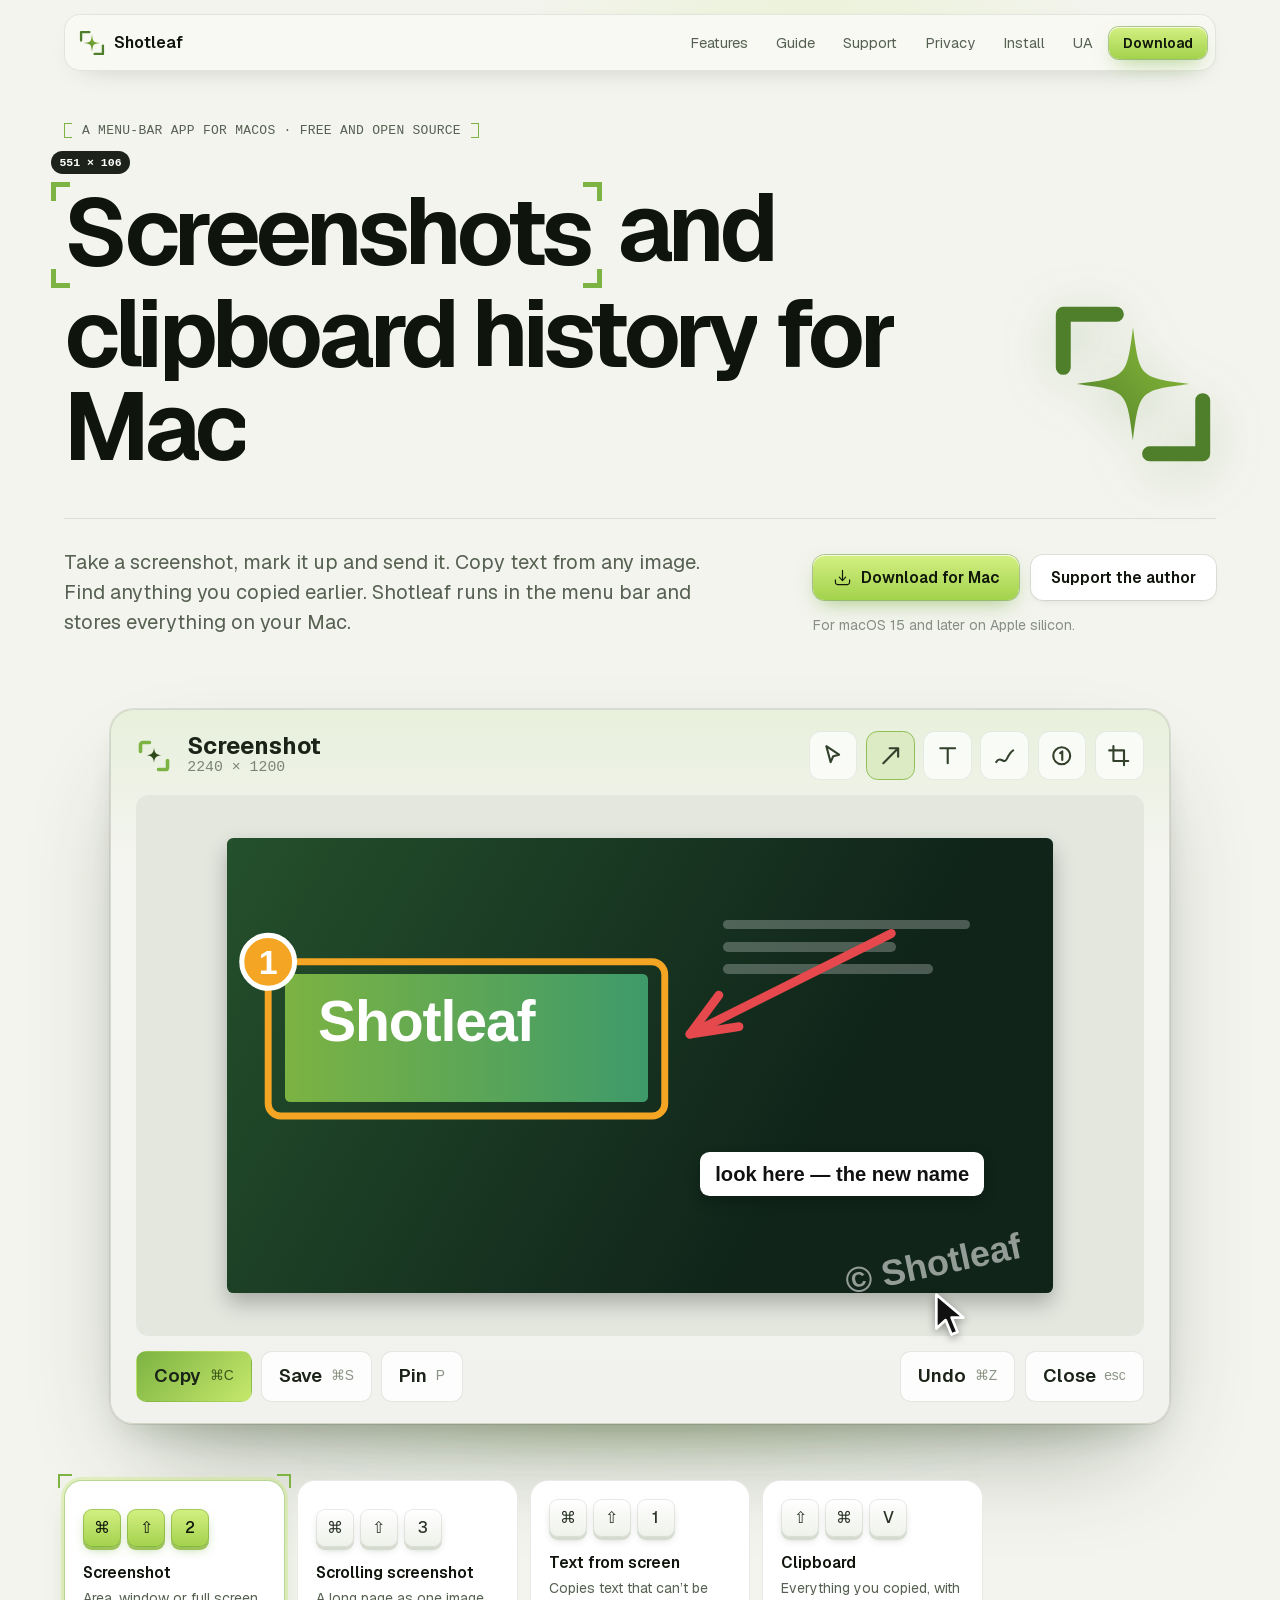
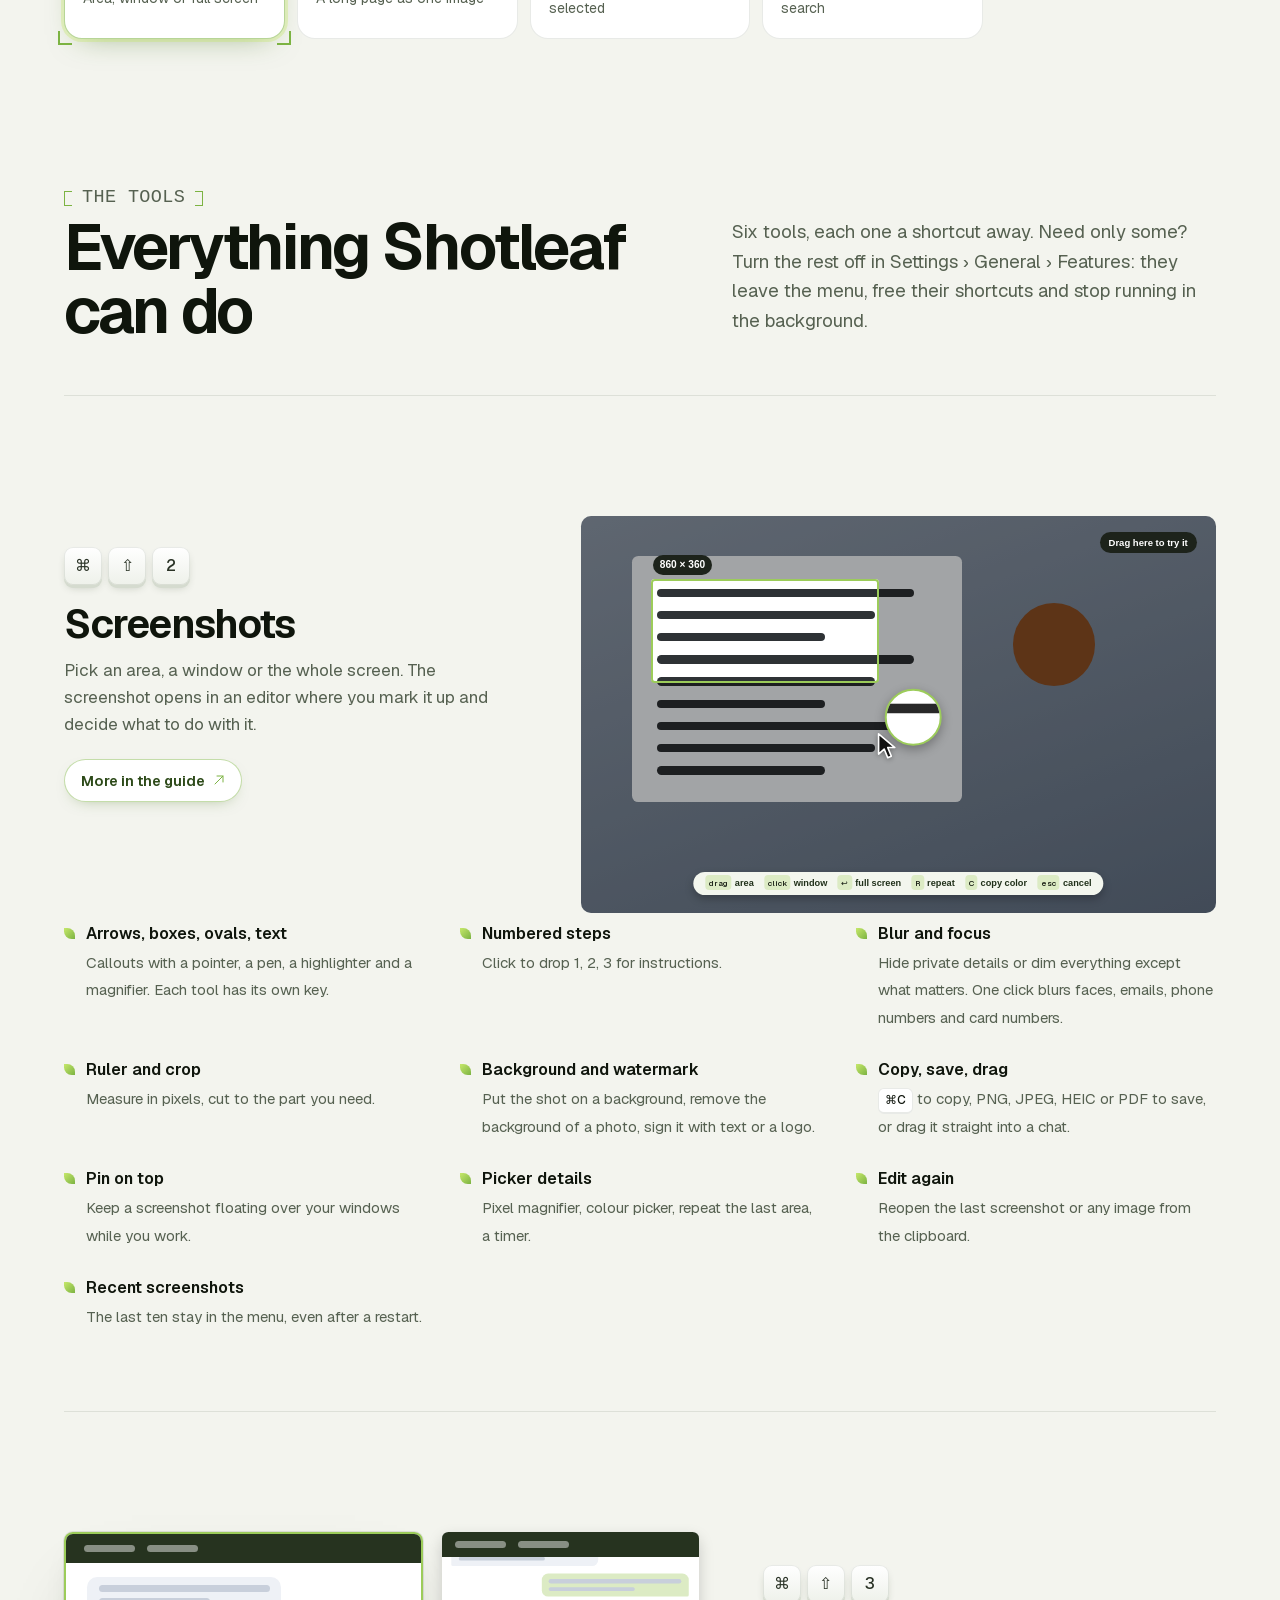
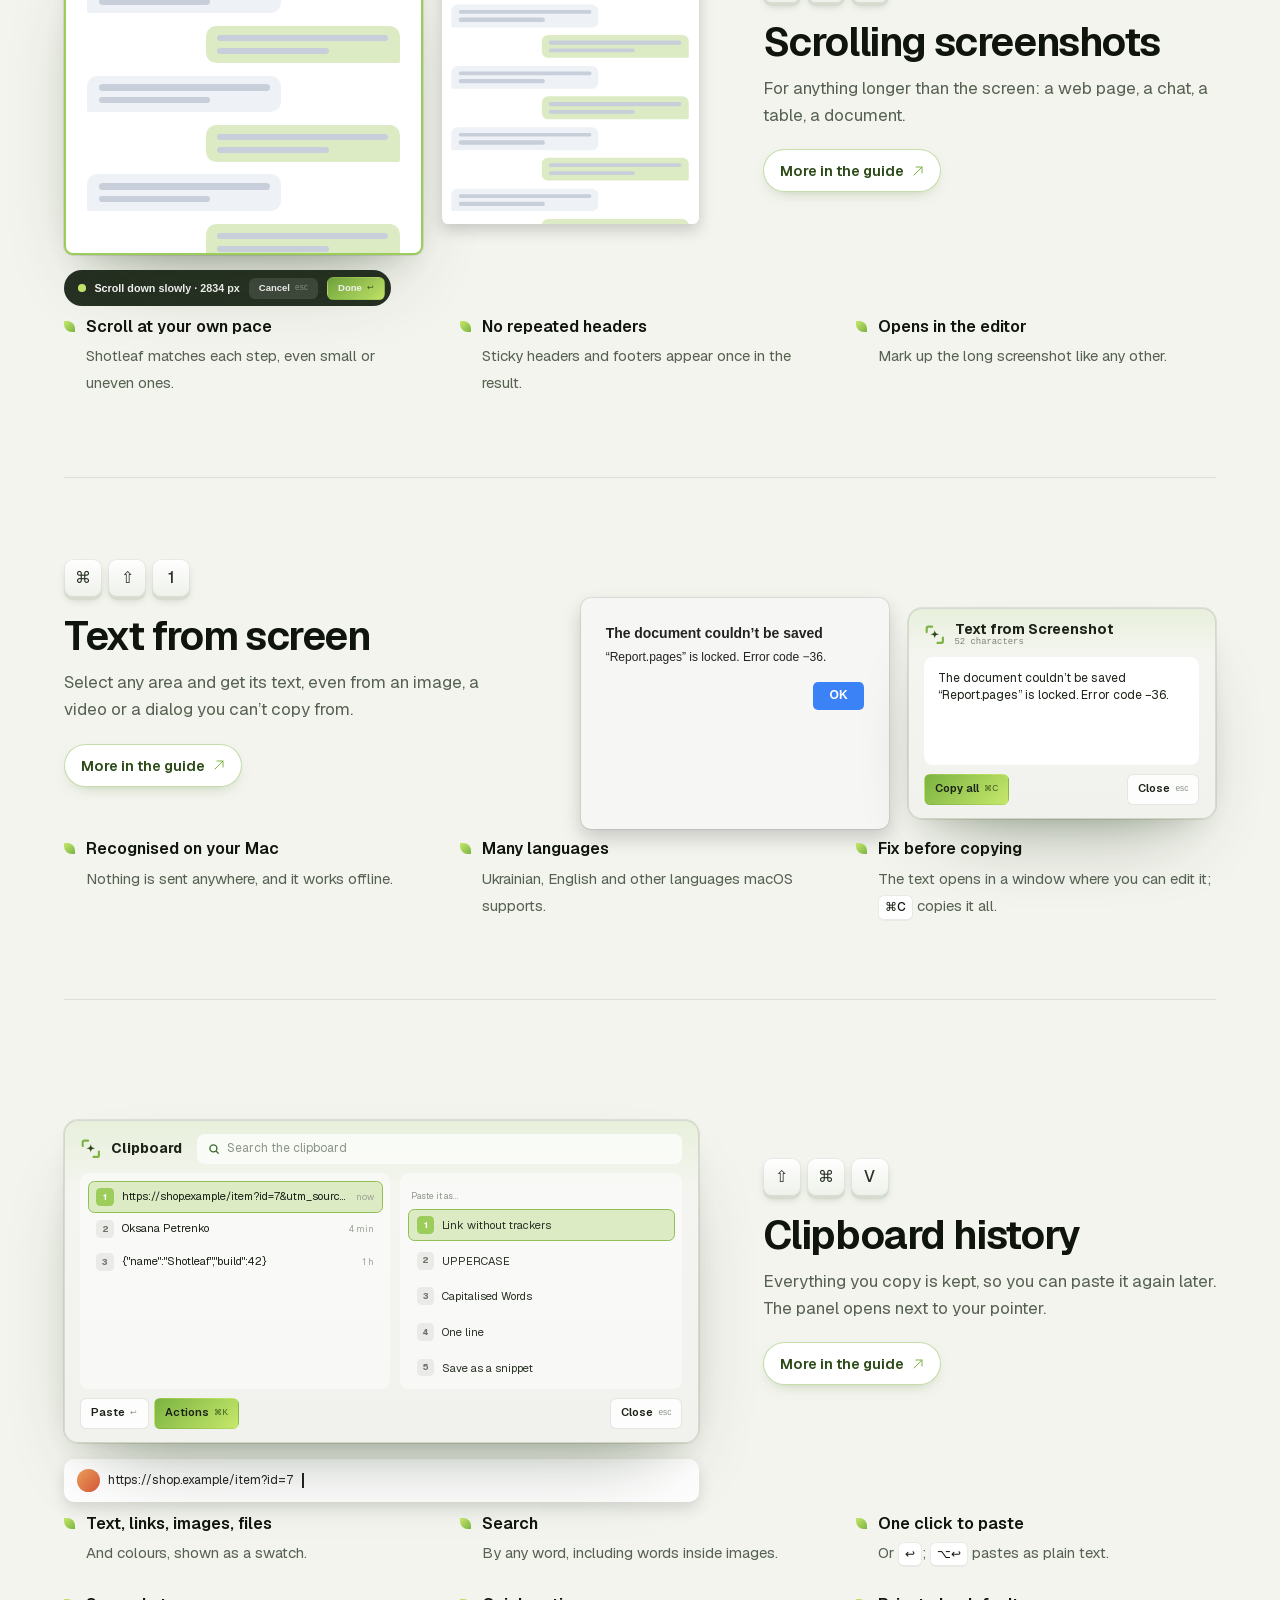
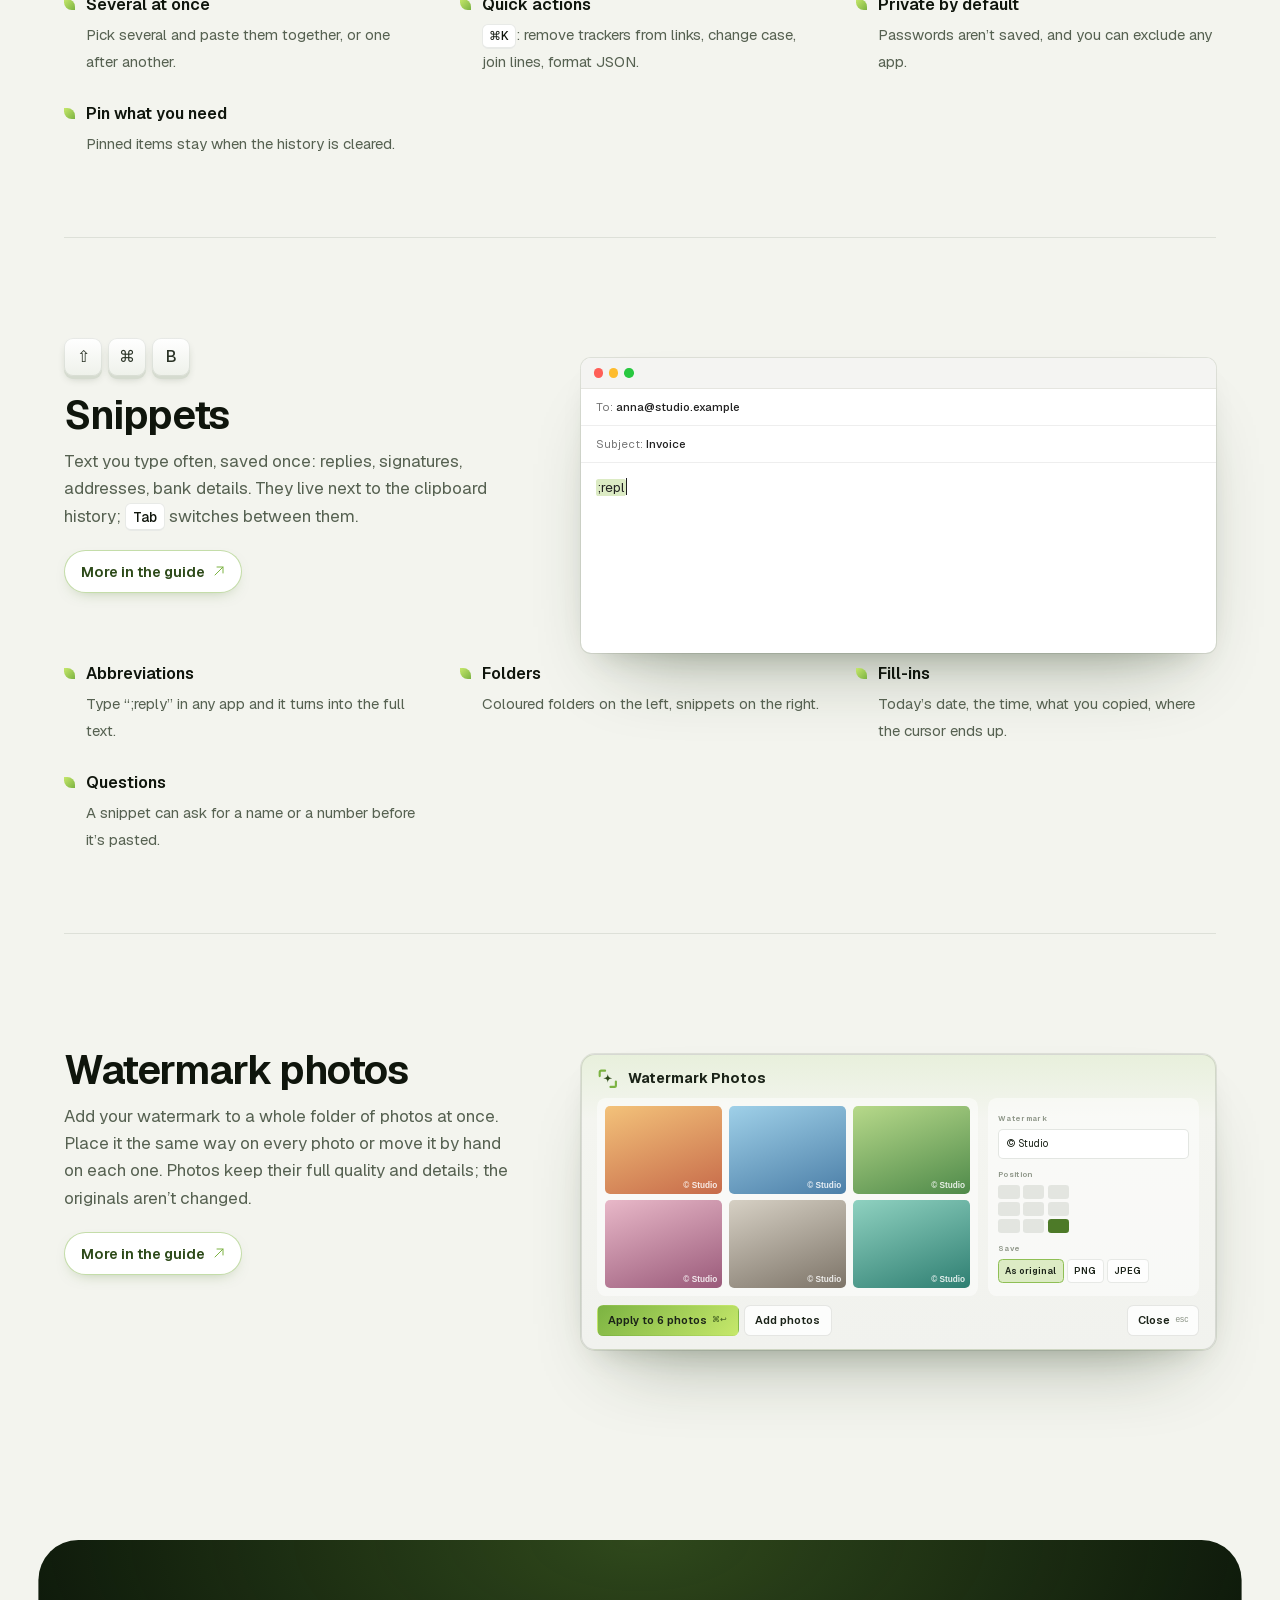
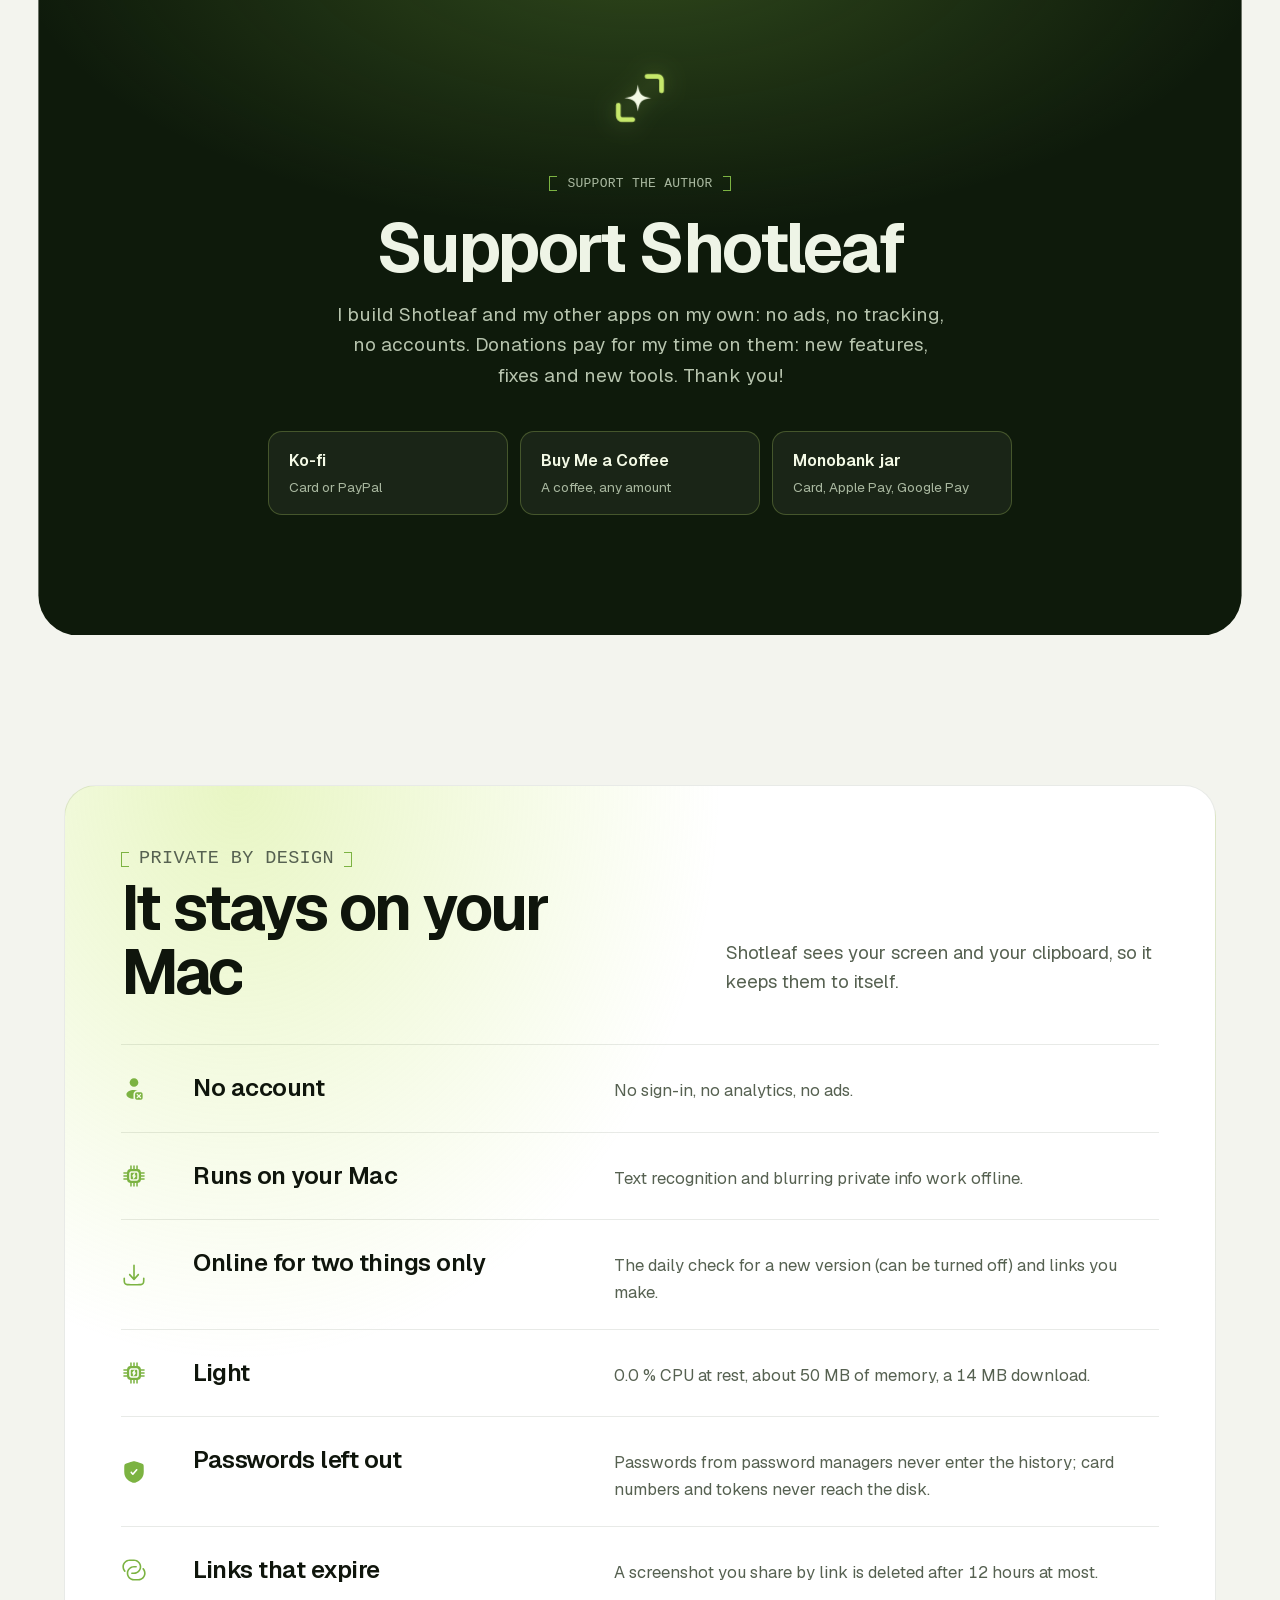
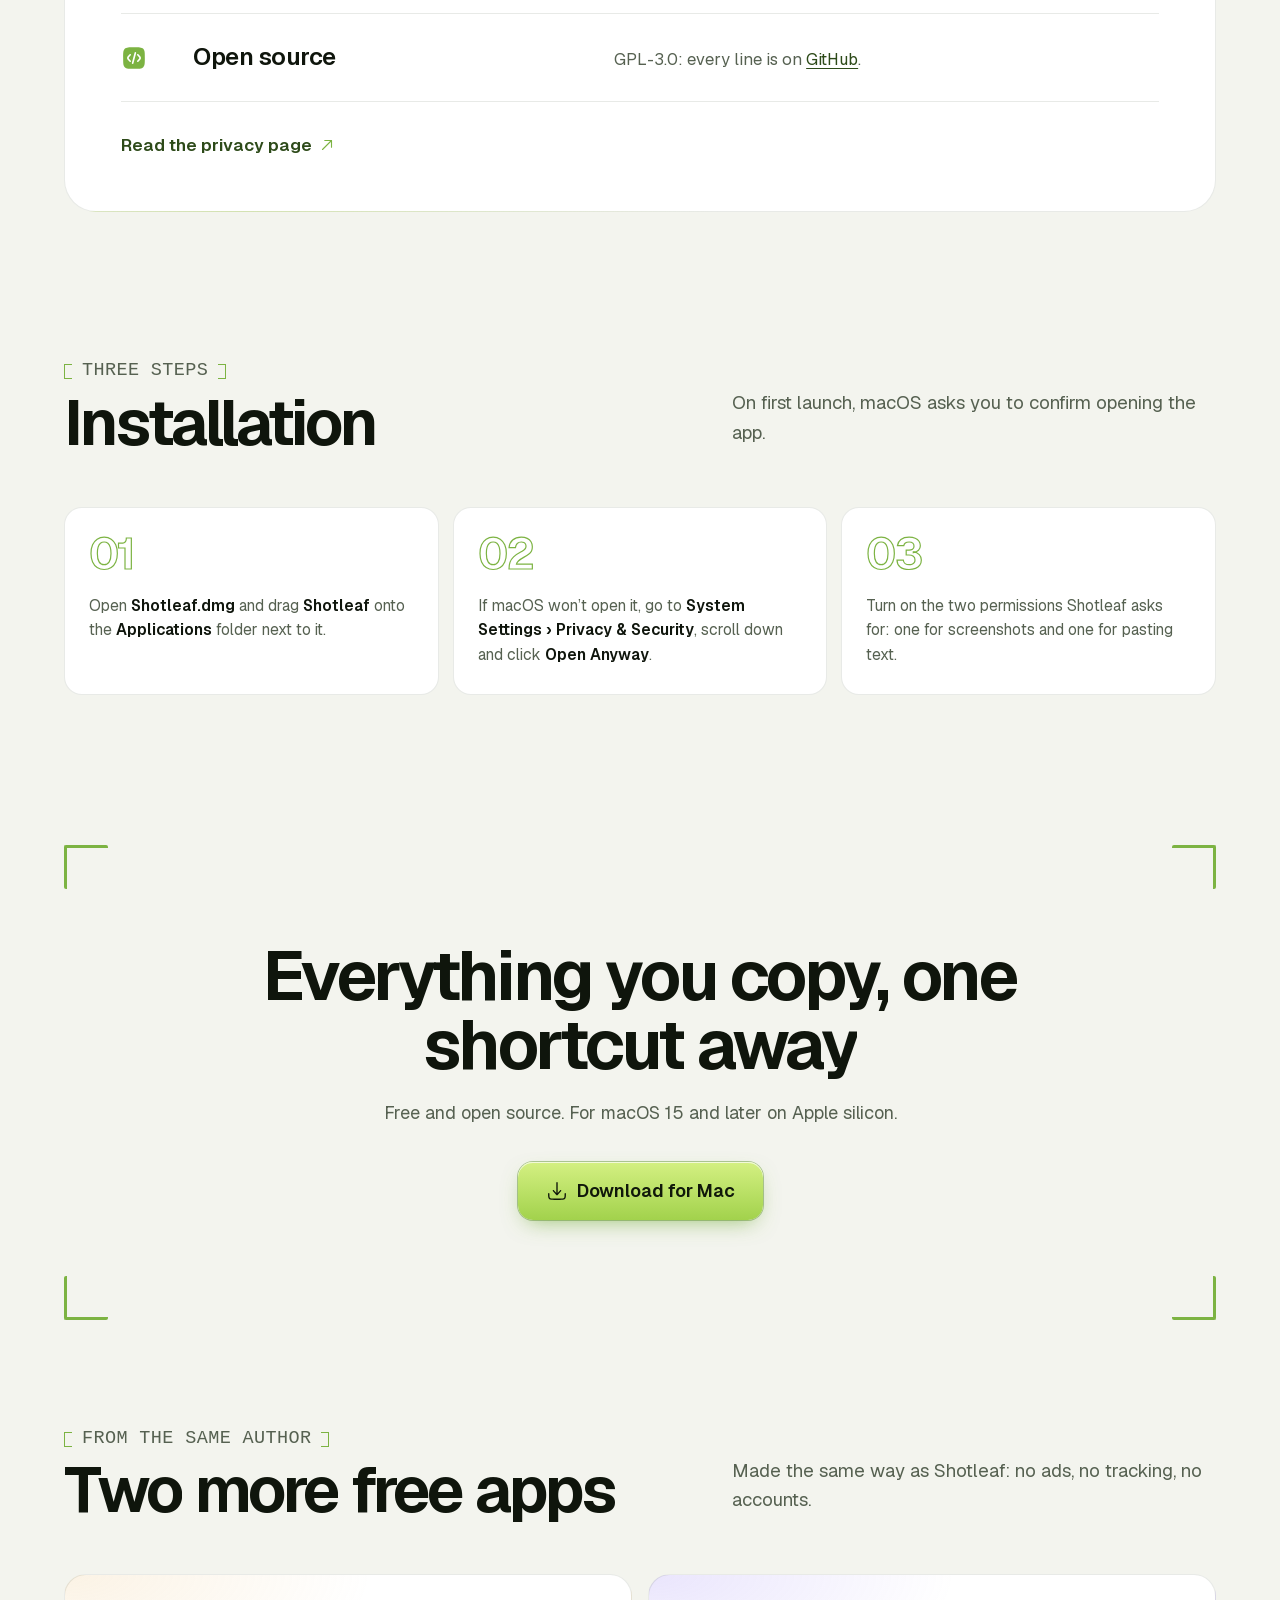
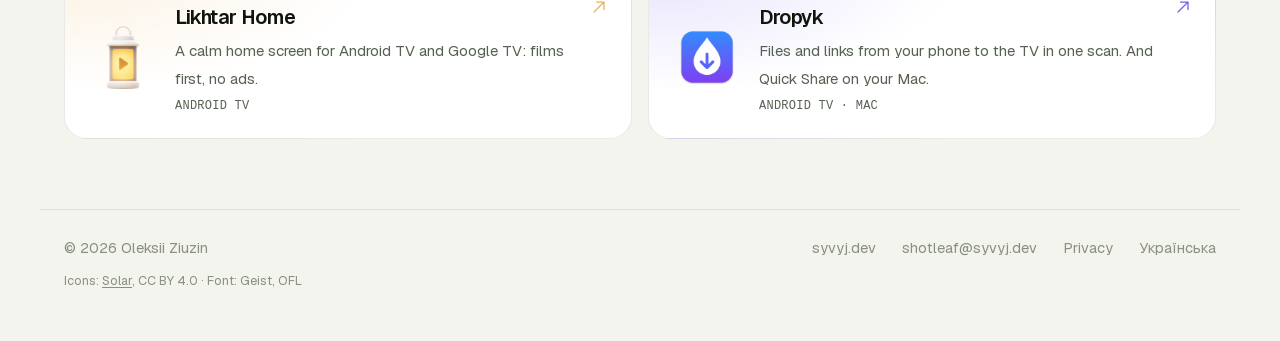
==== commit 266edbbd: "Remove text completion: no model, no MLX, no third-party libraries left The owner didn't use it, its" ====
--- a/site/index.html
+++ b/site/index.html
@@ -17,7 +17,7 @@
 <link rel="alternate" hreflang="uk" href="uk/">
 <link rel="preload" href="fonts/geist-latin.woff2" as="font" type="font/woff2" crossorigin>
 <link rel="preload" href="fonts/geist-cyrillic.woff2" as="font" type="font/woff2" crossorigin>
-<link rel="stylesheet" href="style.css?v=173c0108">
+<link rel="stylesheet" href="style.css?v=26eb7385">
 <!-- Motion is an extra: without JS (or if it fails to start) the page shows as is. -->
 <script>document.documentElement.classList.add("js"); setTimeout(() => document.documentElement.classList.add("ready"), 2500);</script>
 </head>
@@ -71,7 +71,7 @@
         <a class="btn primary" href="https://github.com/Syvyj/shotleaf/releases/latest/download/Shotleaf.dmg"><svg aria-hidden="true"><use href="#i-download-minimalistic"/></svg>Download for Mac</a>
         <a class="btn quiet" href="#support">Support the author</a>
       </div>
-      <p class="rel"><a href="https://github.com/Syvyj/shotleaf/releases/tag/v0.2.2">Version 0.2.2</a> · November 11 · <b data-roll>221</b> downloads so far</p>
+      
       <p class="req">For macOS 15 and later on Apple silicon.</p>
     </div>
   </div>
@@ -176,20 +176,12 @@
         </div>
         <div class="dest"><span class="who"></span><span class="d"></span><span class="caret" style="background:#222"></span></div>
       </div></div>
-    <div class="slide" data-tab="type"><div class="mock m-type" data-text="Hi Anna, thanks for the update. Let’s meet " data-ghost="tomorrow at 3 by the entrance.">
-        <div class="win">
-          <div class="win-head"><svg class="logo" style="visibility:hidden"><use href="#logo"/></svg><div class="win-title">Messages<small>Anna</small></div></div>
-          <div class="note"><span class="typed"></span><span class="caret"></span><span class="ghost"></span></div>
-          <div class="bar"><span class="b k-tab">Tab <i>next word</i></span><span class="b k-all">⌥Tab <i>all</i></span><span class="sp"></span><span class="b">esc <i>hide</i></span></div>
-        </div>
-      </div></div>
   </div>
   <div class="tabs" role="tablist">
     <button class="tab on" data-tab="shot" type="button"><span class="caps"><span class="cap">⌘</span><span class="cap">⇧</span><span class="cap">2</span></span><b>Screenshot</b><span>Area, window or full screen</span><i class="prog"></i></button>
     <button class="tab" data-tab="scroll" type="button"><span class="caps"><span class="cap">⌘</span><span class="cap">⇧</span><span class="cap">3</span></span><b>Scrolling screenshot</b><span>A long page as one image</span><i class="prog"></i></button>
     <button class="tab" data-tab="ocr" type="button"><span class="caps"><span class="cap">⌘</span><span class="cap">⇧</span><span class="cap">1</span></span><b>Text from screen</b><span>Copies text that can’t be selected</span><i class="prog"></i></button>
     <button class="tab" data-tab="clip" type="button"><span class="caps"><span class="cap">⇧</span><span class="cap">⌘</span><span class="cap">V</span></span><b>Clipboard</b><span>Everything you copied, with search</span><i class="prog"></i></button>
-    <button class="tab" data-tab="type" type="button"><span class="caps"><span class="cap">Tab</span></span><b>Text completion</b><span>Suggests how to finish a sentence</span><i class="prog"></i></button>
   </div>
 </section>
 
@@ -313,19 +305,6 @@
       </div></div>
     <div class="feats"><div class="feat"><b>Abbreviations</b><span>Type “;reply” in any app and it turns into the full text.</span></div><div class="feat"><b>Folders</b><span>Coloured folders on the left, snippets on the right.</span></div><div class="feat"><b>Fill-ins</b><span>Today’s date, the time, what you copied, where the cursor ends up.</span></div><div class="feat"><b>Questions</b><span>A snippet can ask for a name or a number before it’s pasted.</span></div></div>
   </div>
-  <div class="tool" id="completion">
-    <div class="about"><div class="caps"><span class="cap">Tab</span></div><h3>Text completion</h3><p>As you type in any app, a grey suggestion appears after the cursor. Take it with Tab or keep typing.</p><a class="guide-link" href="guide/#completion">More in the guide<svg aria-hidden="true"><use href="#i-arrow-right-up"/></svg></a></div>
-    <div class="stagebox"><div class="mock m-emoji">
-        <div class="win">
-          <div class="win-head"><svg class="logo" style="visibility:hidden"><use href="#logo"/></svg><div class="win-title">Messages<small>Team</small></div></div>
-          <div class="note">We launched the site today <span class="q">:fi</span><span class="caret"></span>
-            <div class="pick"><div class="e on"><span>🔥</span>fire<i>1</i></div><div class="e"><span>🎆</span>fireworks<i>2</i></div><div class="e"><span>🎇</span>sparkler<i>3</i></div><div class="e"><span>🧯</span>fire extinguisher<i>4</i></div></div>
-          </div>
-          <div class="bar"><span class="b go">Tab <i>first</i></span><span class="b">1–9 <i>pick</i></span><span class="sp"></span><span class="b">esc <i>close</i></span></div>
-        </div>
-      </div></div>
-    <div class="feats"><div class="feat"><b>Word by word</b><span><kbd>Tab</kbd> takes the next word, <kbd>⌥Tab</kbd> the whole suggestion, <kbd>esc</kbd> hides it.</span></div><div class="feat"><b>Works offline</b><span>A language model runs on your Mac; nothing you type is sent anywhere.</span></div><div class="feat"><b>Knows the context</b><span>Can take into account the chat on screen and what you just copied.</span></div><div class="feat"><b>Sounds like you</b><span>Learns from your own texts, on this Mac only. Forget them in one click.</span></div><div class="feat"><b>Emoji by name</b><span>Type <kbd>:</kbd> and a word, like :fire for 🔥.</span></div><div class="feat"><b>Typo fixes</b><span>A misspelled word gets a fix you take with Tab.</span></div></div><button class="more-feats" type="button" data-n="2">Show 2 more</button>
-  </div>
   <div class="tool more" id="photos">
     <div class="about"><h3>Watermark photos</h3><p>Add your watermark to a whole folder of photos at once. Place it the same way on every photo or move it by hand on each one. Photos keep their full quality and details; the originals aren’t changed.</p><a class="guide-link" href="guide/#photos">More in the guide<svg aria-hidden="true"><use href="#i-arrow-right-up"/></svg></a></div>
     <div class="stagebox"><div class="mock m-batch">
@@ -364,8 +343,8 @@
     </div>
     <ul class="facts">
       <li><svg aria-hidden="true"><use href="#i-user-cross-rounded"/></svg><b>No account</b><span>No sign-in, no analytics, no ads.</span></li>
-      <li><svg aria-hidden="true"><use href="#i-cpu-bolt"/></svg><b>Runs on your Mac</b><span>Text recognition and text completion work offline.</span></li>
-      <li><svg aria-hidden="true"><use href="#i-download-minimalistic"/></svg><b>Online for three things only</b><span>The completion model (once, when you ask), the daily check for a new version (can be turned off), and links you make.</span></li>
+      <li><svg aria-hidden="true"><use href="#i-cpu-bolt"/></svg><b>Runs on your Mac</b><span>Text recognition and blurring private info work offline.</span></li>
+      <li><svg aria-hidden="true"><use href="#i-download-minimalistic"/></svg><b>Online for two things only</b><span>The daily check for a new version (can be turned off) and links you make.</span></li>
       <li><svg aria-hidden="true"><use href="#i-cpu-bolt"/></svg><b>Light</b><span>0.0 % CPU at rest, about <span data-count="50">50</span> MB of memory, a <span data-count="14">14</span> MB download.</span></li>
       <li><svg aria-hidden="true"><use href="#i-shield-check"/></svg><b>Passwords left out</b><span>Passwords from password managers never enter the history; card numbers and tokens never reach the disk.</span></li>
       <li><svg aria-hidden="true"><use href="#i-link-round"/></svg><b>Links that expire</b><span>A screenshot you share by link is deleted after <span data-count="12">12</span> hours at most.</span></li>
@@ -431,7 +410,7 @@
 <script src="vendor/gsap.min.js" defer></script>
 <script src="vendor/ScrollTrigger.min.js" defer></script>
 <script src="vendor/lenis.min.js" defer></script>
-<script src="motion.js?v=173c0108" defer></script>
-<script src="mocks.js?v=173c0108" defer></script>
+<script src="motion.js?v=26eb7385" defer></script>
+<script src="mocks.js?v=26eb7385" defer></script>
 </body>
 </html>
--- a/site/style.css
+++ b/site/style.css
@@ -137,7 +137,7 @@
 .slide.on { opacity: 1; visibility: visible; transform: none; transition: opacity .45s ease, transform .45s ease; }
 .slide .win { box-shadow: 0 0 0 1px var(--edge), 0 50px 100px -40px rgba(30, 50, 20, .45), 0 18px 40px -20px rgba(30, 50, 20, .25); }
 .slide .m-scroll, .slide .m-ocr { max-width: 900px; margin: 0 auto; width: 100%; }
-.slide .m-clip, .slide .m-type { max-width: 820px; margin: 0 auto; width: 100%; }
+.slide .m-clip { max-width: 820px; margin: 0 auto; width: 100%; }
 .tabs { display: grid; grid-template-columns: repeat(5, minmax(0, 1fr)); gap: 12px; margin-top: 56px; text-align: left; position: relative; }
 .tab-sel { position: absolute; left: 0; top: 0; z-index: 2; pointer-events: none; --c: 14px; --t: 2.5px; }
 .gs .slide, .gs .slide.on { transition: none; }
@@ -156,8 +156,8 @@
 
 /* tool sections: what it is and a live window on top, everything it does below */
 .tool { display: grid; grid-template-columns: minmax(0, 5fr) minmax(0, 7fr); gap: 40px 64px; align-items: center; padding: 80px 0; border-top: 1px solid var(--edge); }
-#scrolling, #clipboard, #completion { grid-template-columns: minmax(0, 7fr) minmax(0, 5fr); }
-#scrolling .stagebox, #clipboard .stagebox, #completion .stagebox { order: -1; }
+#scrolling, #clipboard { grid-template-columns: minmax(0, 7fr) minmax(0, 5fr); }
+#scrolling .stagebox, #clipboard .stagebox { order: -1; }
 .tool .about .caps { display: flex; gap: 6px; margin-bottom: 18px; }
 .tool h3 { font: 650 clamp(30px, 3.2vw, 40px)/1.05 var(--font); letter-spacing: -.035em; margin: 0 0 12px; }
 .tool .about p { color: var(--muted); margin: 0; font-size: 17px; }
@@ -186,14 +186,6 @@
 .m-act .act.on { background: #dcebc4; border-color: #8fbf55; }
 .m-act .act.on .k { background: #9ccc5a; color: #fff; }
 .m-act .row .t { text-overflow: ellipsis; }
-.m-emoji .note { position: relative; margin: 0 2.4cqw; background: #fff; border-radius: 1.4cqw; padding: 2.6cqw 2.8cqw; min-height: 24cqw; font-size: 2.6cqw; line-height: 1.5; color: #1b2318; }
-.m-emoji .q { background: #eef6dc; border-radius: .5cqw; padding: 0 .3cqw; }
-.m-emoji .caret { display: inline-block; width: .25cqw; height: 3cqw; background: #2d4a19; vertical-align: -.5cqw; animation: blink 1s steps(1) infinite; }
-.m-emoji .pick { position: absolute; left: 38%; top: 8cqw; width: 44%; background: #f6f8f2; border-radius: 1.4cqw; padding: .8cqw; box-shadow: 0 0 0 1px rgba(30, 50, 20, .1), 0 1.6cqw 3.4cqw -1cqw rgba(30, 50, 20, .35); font-size: 1.8cqw; }
-.m-emoji .e { display: flex; align-items: center; gap: 1.2cqw; padding: .8cqw 1.2cqw; border-radius: .9cqw; color: #2a3326; }
-.m-emoji .e span { font-size: 2.4cqw; }
-.m-emoji .e i { margin-left: auto; font-style: normal; color: #8c9486; font-size: 1.4cqw; }
-.m-emoji .e.on { background: #dcebc4; }
 .m-batch .body2 { display: grid; grid-template-columns: minmax(0, 1.8fr) minmax(0, 1fr); gap: 1.6cqw; margin: 0 2.4cqw; }
 .m-batch .grid { display: grid; grid-template-columns: repeat(3, minmax(0, 1fr)); gap: 1cqw; background: rgba(255, 255, 255, .5); border-radius: 1.4cqw; padding: 1.2cqw; }
 .m-batch .ph { aspect-ratio: 4 / 3; border-radius: .8cqw; position: relative; }
@@ -208,11 +200,6 @@
 .m-batch .seg span { padding: .6cqw 1cqw; border-radius: .7cqw; background: rgba(255, 255, 255, .8); border: 1px solid rgba(30, 50, 20, .1); font-size: 1.4cqw; font-weight: 600; }
 .m-batch .seg span.on { background: #dcebc4; border-color: #8fbf55; }
 
-/* completion mockup */
-.m-type .note { margin: 0 2.4cqw; background: #fff; border-radius: 1.4cqw; padding: 2.6cqw 2.8cqw; min-height: 16cqw; font-size: 2.6cqw; line-height: 1.5; color: #1b2318; }
-.m-type .ghost { color: #a3aa9e; }
-.m-type .caret { display: inline-block; width: .25cqw; height: 3cqw; background: #2d4a19; vertical-align: -.5cqw; margin: 0 .1cqw; animation: blink 1s steps(1) infinite; }
-.m-type .b.hit { transform: scale(.94); background: linear-gradient(135deg, #7cb342, #c6e86b); }
 
 
 /* section heads: label and heading on the left, the line about it on the right */
@@ -475,8 +462,8 @@
   .tabs { display: flex; overflow-x: auto; scroll-snap-type: x mandatory; gap: 10px; margin: 32px -24px 0; padding: 8px 24px 10px; scrollbar-width: none; }
   .tabs::-webkit-scrollbar { display: none; }
   .tab { flex: 0 0 230px; scroll-snap-align: start; }
-  .tool, #scrolling, #clipboard, #completion { grid-template-columns: minmax(0, 1fr); gap: 28px; padding: 52px 0; }
-  #scrolling .stagebox, #clipboard .stagebox, #completion .stagebox { order: 0; }
+  .tool, #scrolling, #clipboard { grid-template-columns: minmax(0, 1fr); gap: 28px; padding: 52px 0; }
+  #scrolling .stagebox, #clipboard .stagebox { order: 0; }
   .feats { grid-template-columns: repeat(2, minmax(0, 1fr)); gap: 20px 24px; }
   .install { grid-template-columns: minmax(0, 1fr); }
   .head { grid-template-columns: minmax(0, 1fr); gap: 16px; margin-top: 100px; }
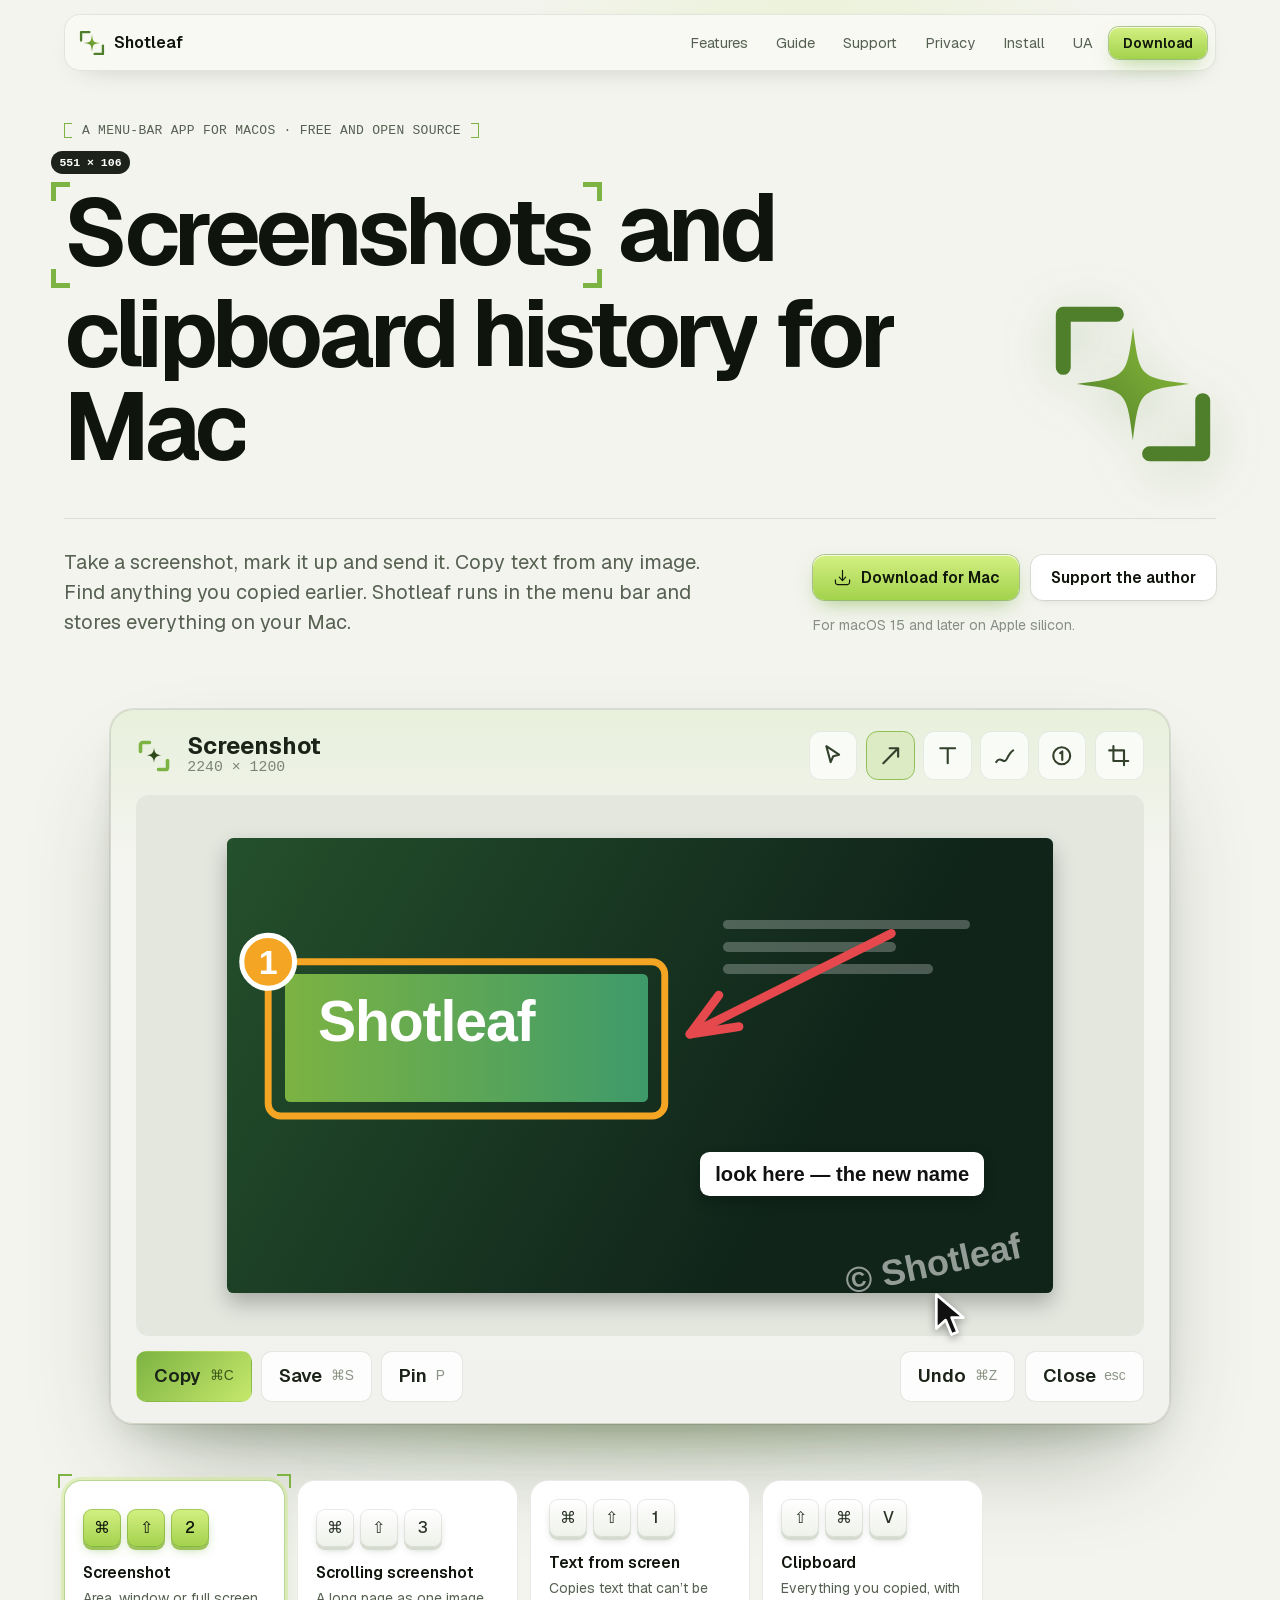
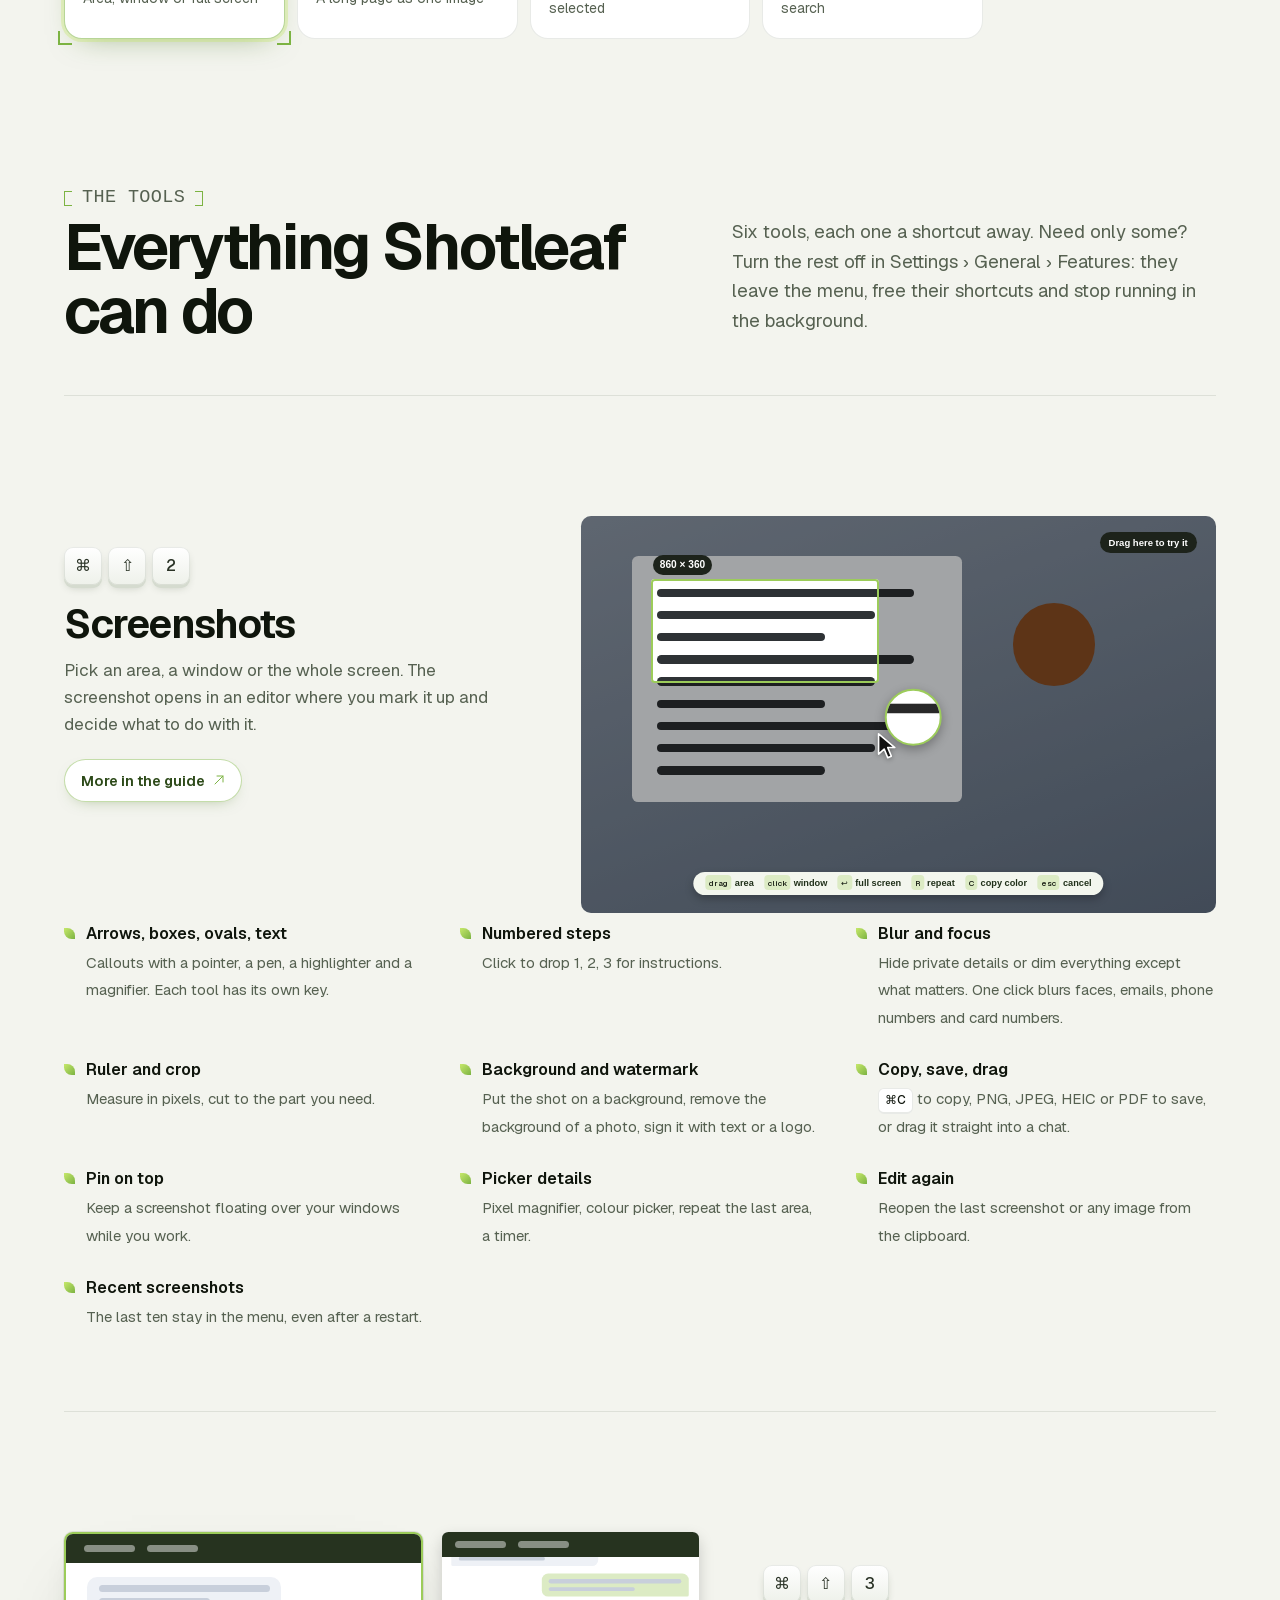
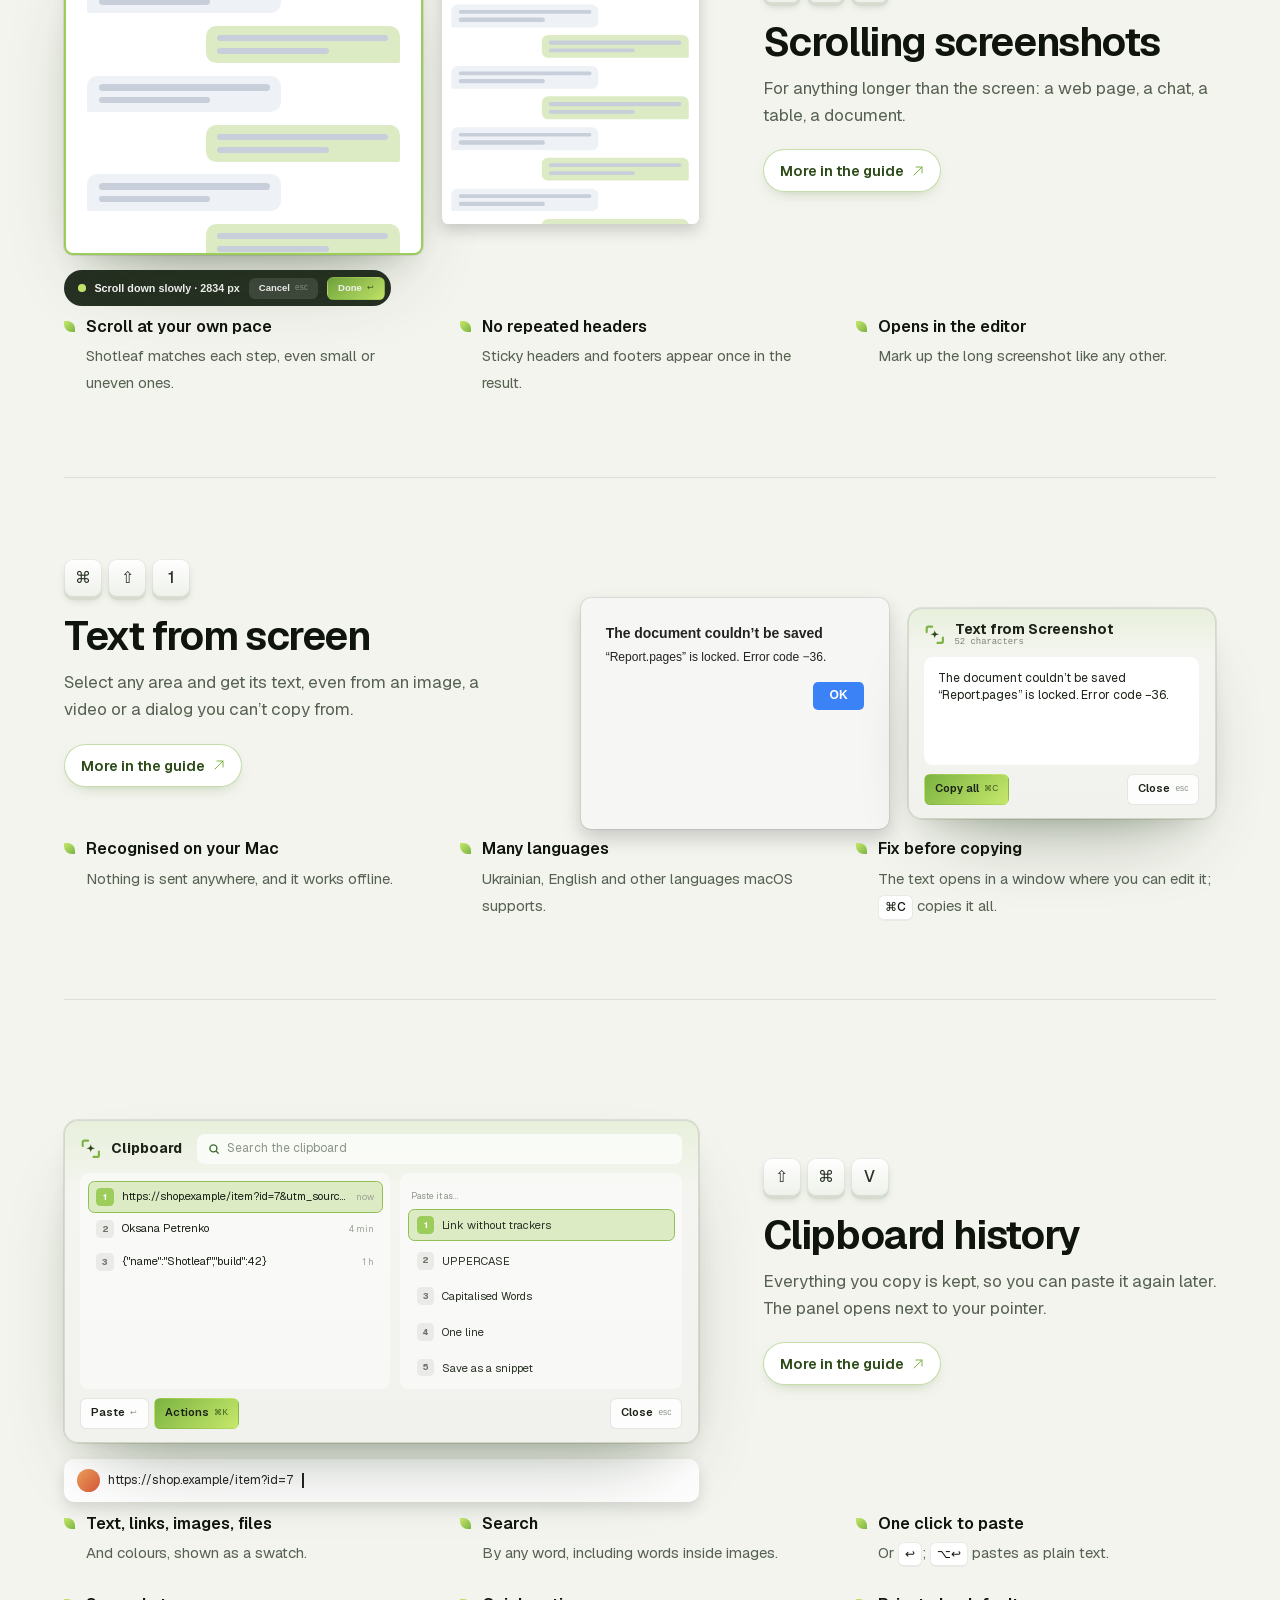
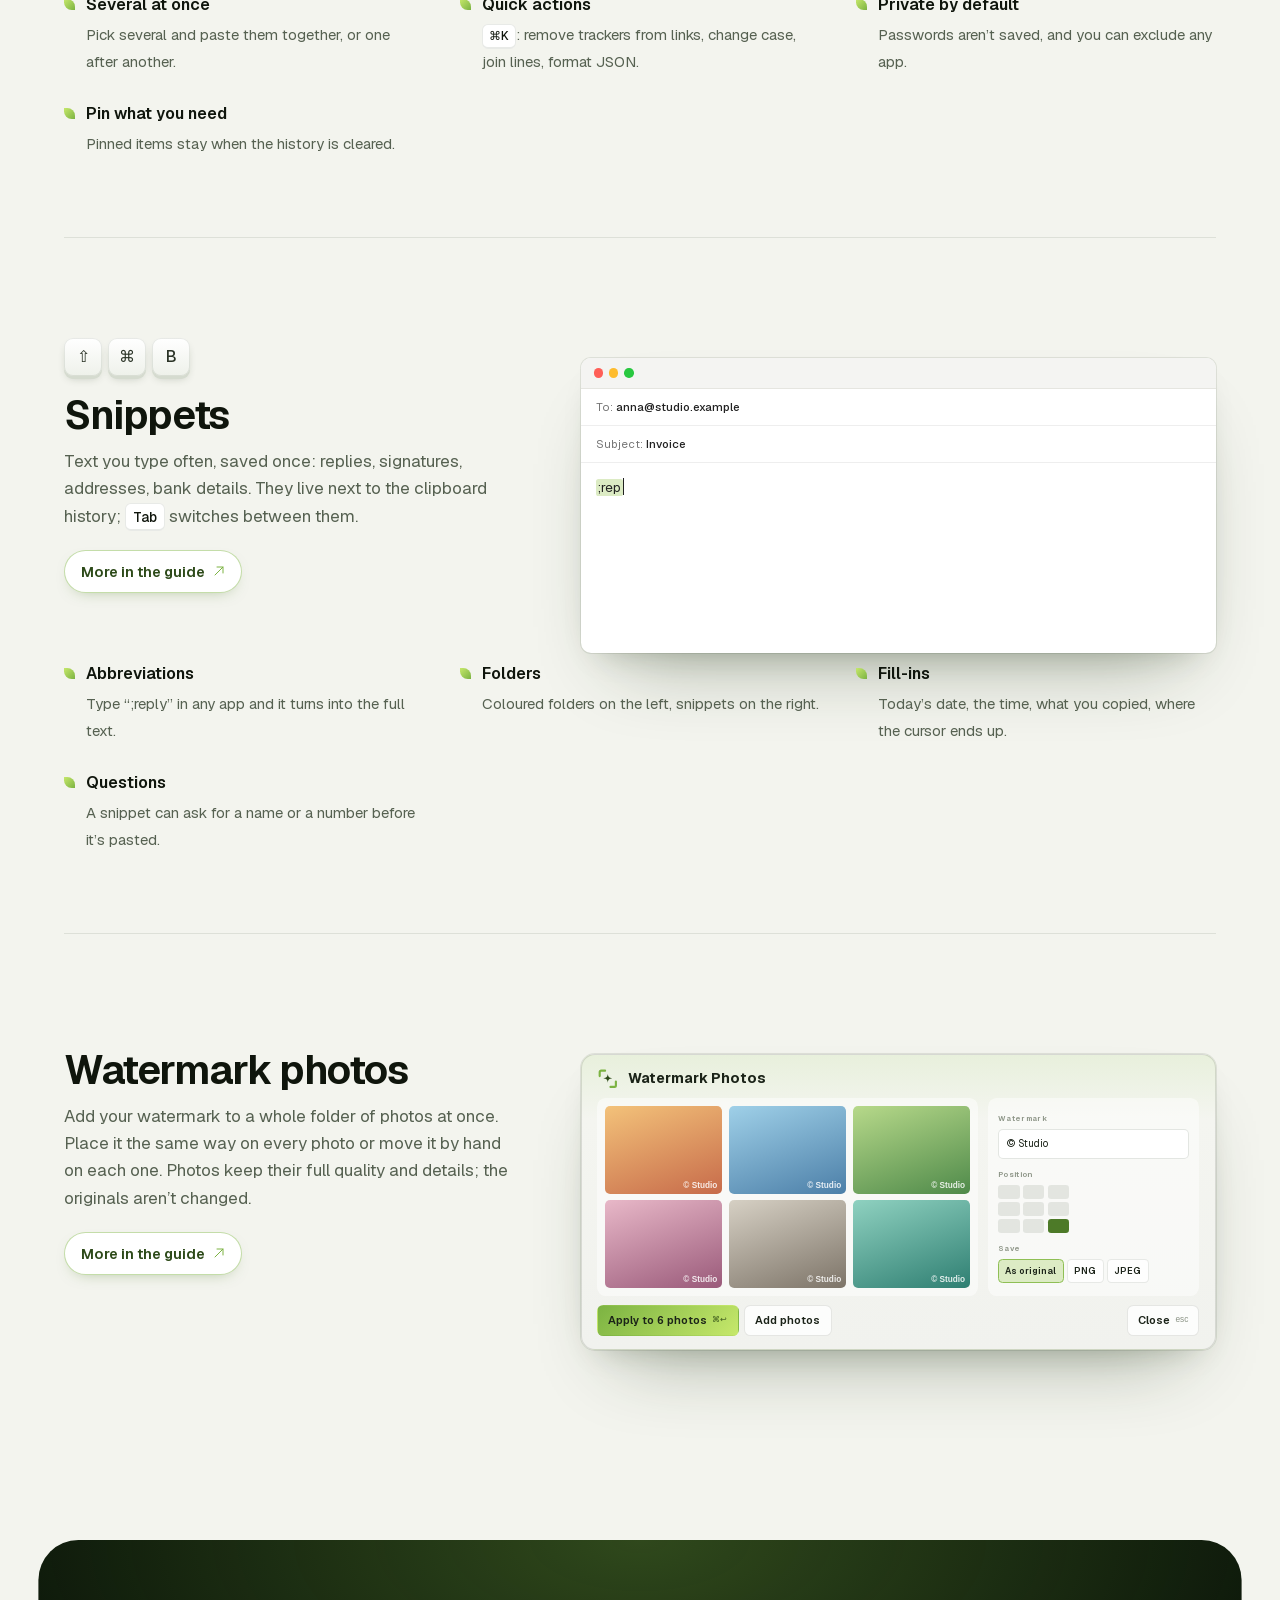
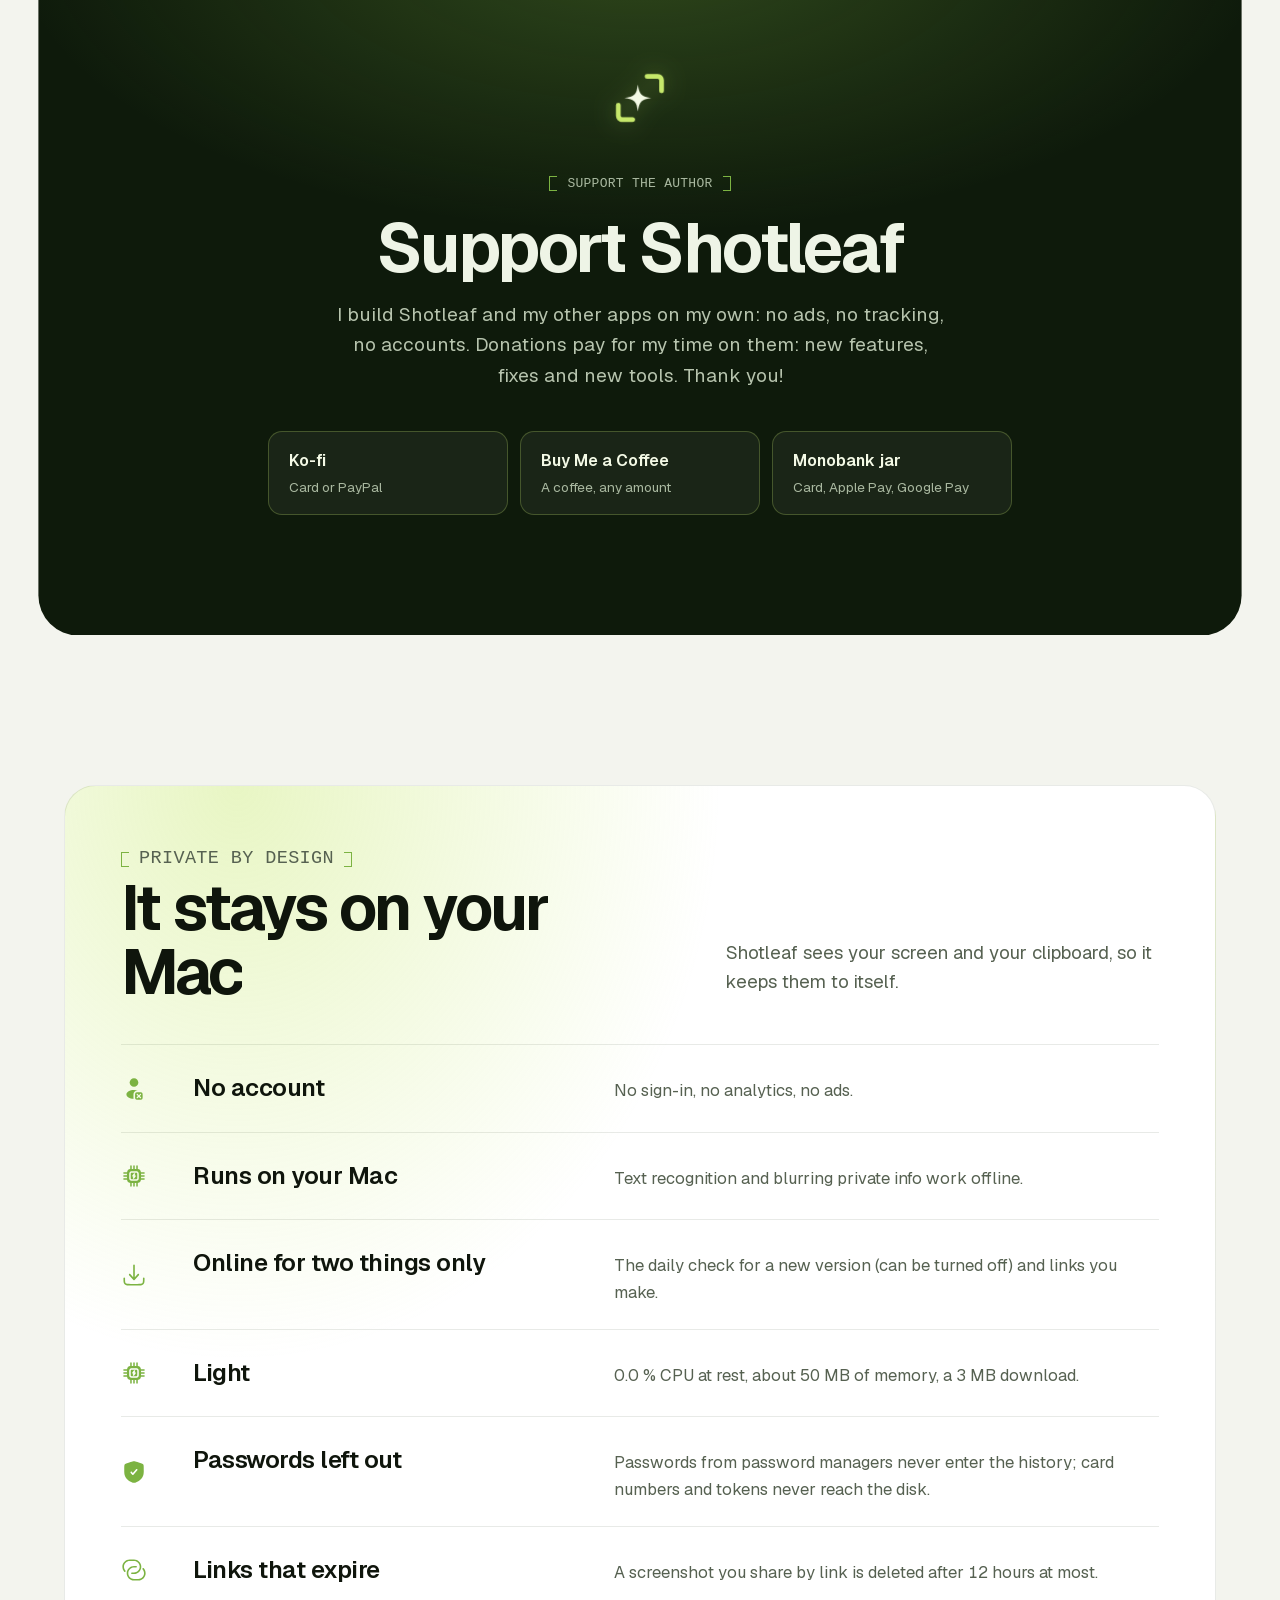
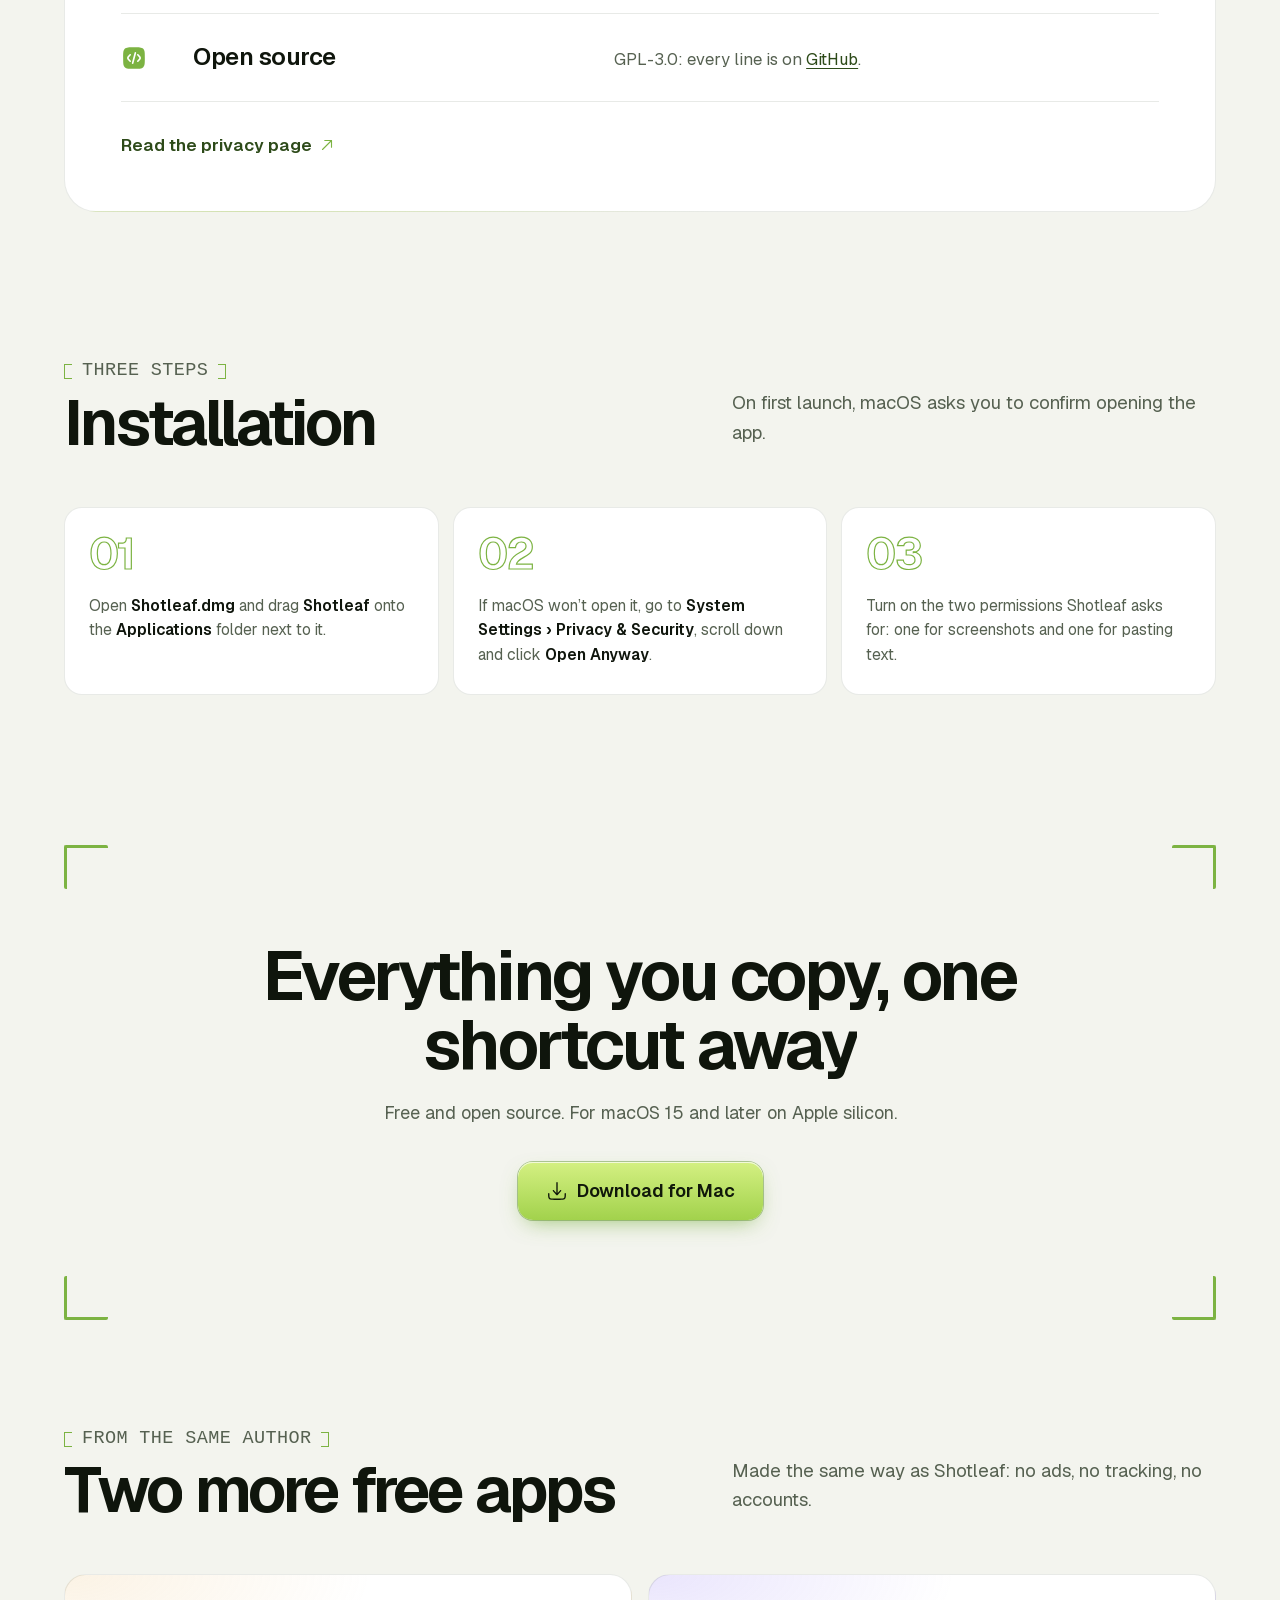
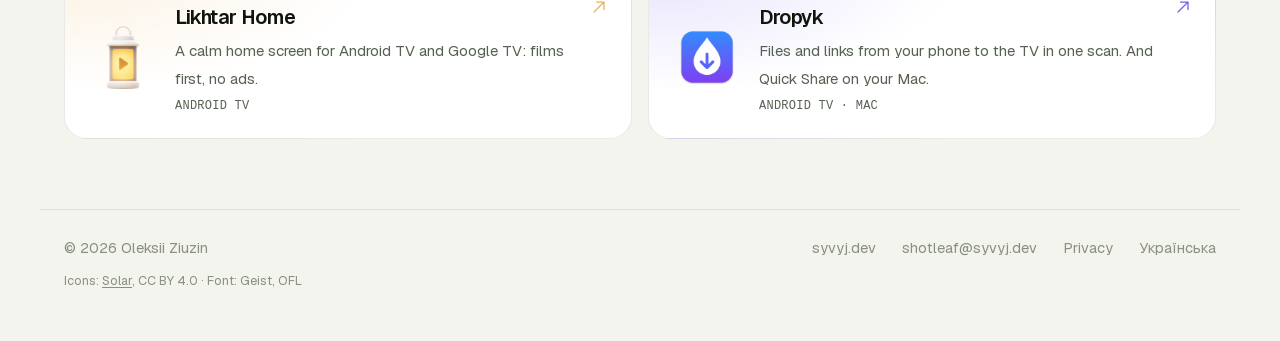
==== commit 951541fb: "Site: the download is 3 MB now Co-Authored-By: Claude Opus 5.5 <noreply@anthropic.com>" ====
--- a/site/index.html
+++ b/site/index.html
@@ -345,7 +345,7 @@
       <li><svg aria-hidden="true"><use href="#i-user-cross-rounded"/></svg><b>No account</b><span>No sign-in, no analytics, no ads.</span></li>
       <li><svg aria-hidden="true"><use href="#i-cpu-bolt"/></svg><b>Runs on your Mac</b><span>Text recognition and blurring private info work offline.</span></li>
       <li><svg aria-hidden="true"><use href="#i-download-minimalistic"/></svg><b>Online for two things only</b><span>The daily check for a new version (can be turned off) and links you make.</span></li>
-      <li><svg aria-hidden="true"><use href="#i-cpu-bolt"/></svg><b>Light</b><span>0.0 % CPU at rest, about <span data-count="50">50</span> MB of memory, a <span data-count="14">14</span> MB download.</span></li>
+      <li><svg aria-hidden="true"><use href="#i-cpu-bolt"/></svg><b>Light</b><span>0.0 % CPU at rest, about <span data-count="50">50</span> MB of memory, a <span data-count="3">3</span> MB download.</span></li>
       <li><svg aria-hidden="true"><use href="#i-shield-check"/></svg><b>Passwords left out</b><span>Passwords from password managers never enter the history; card numbers and tokens never reach the disk.</span></li>
       <li><svg aria-hidden="true"><use href="#i-link-round"/></svg><b>Links that expire</b><span>A screenshot you share by link is deleted after <span data-count="12">12</span> hours at most.</span></li>
       <li><svg aria-hidden="true"><use href="#i-code-square"/></svg><b>Open source</b><span>GPL-3.0: every line is on <a href="https://github.com/Syvyj/shotleaf">GitHub</a>.</span></li>
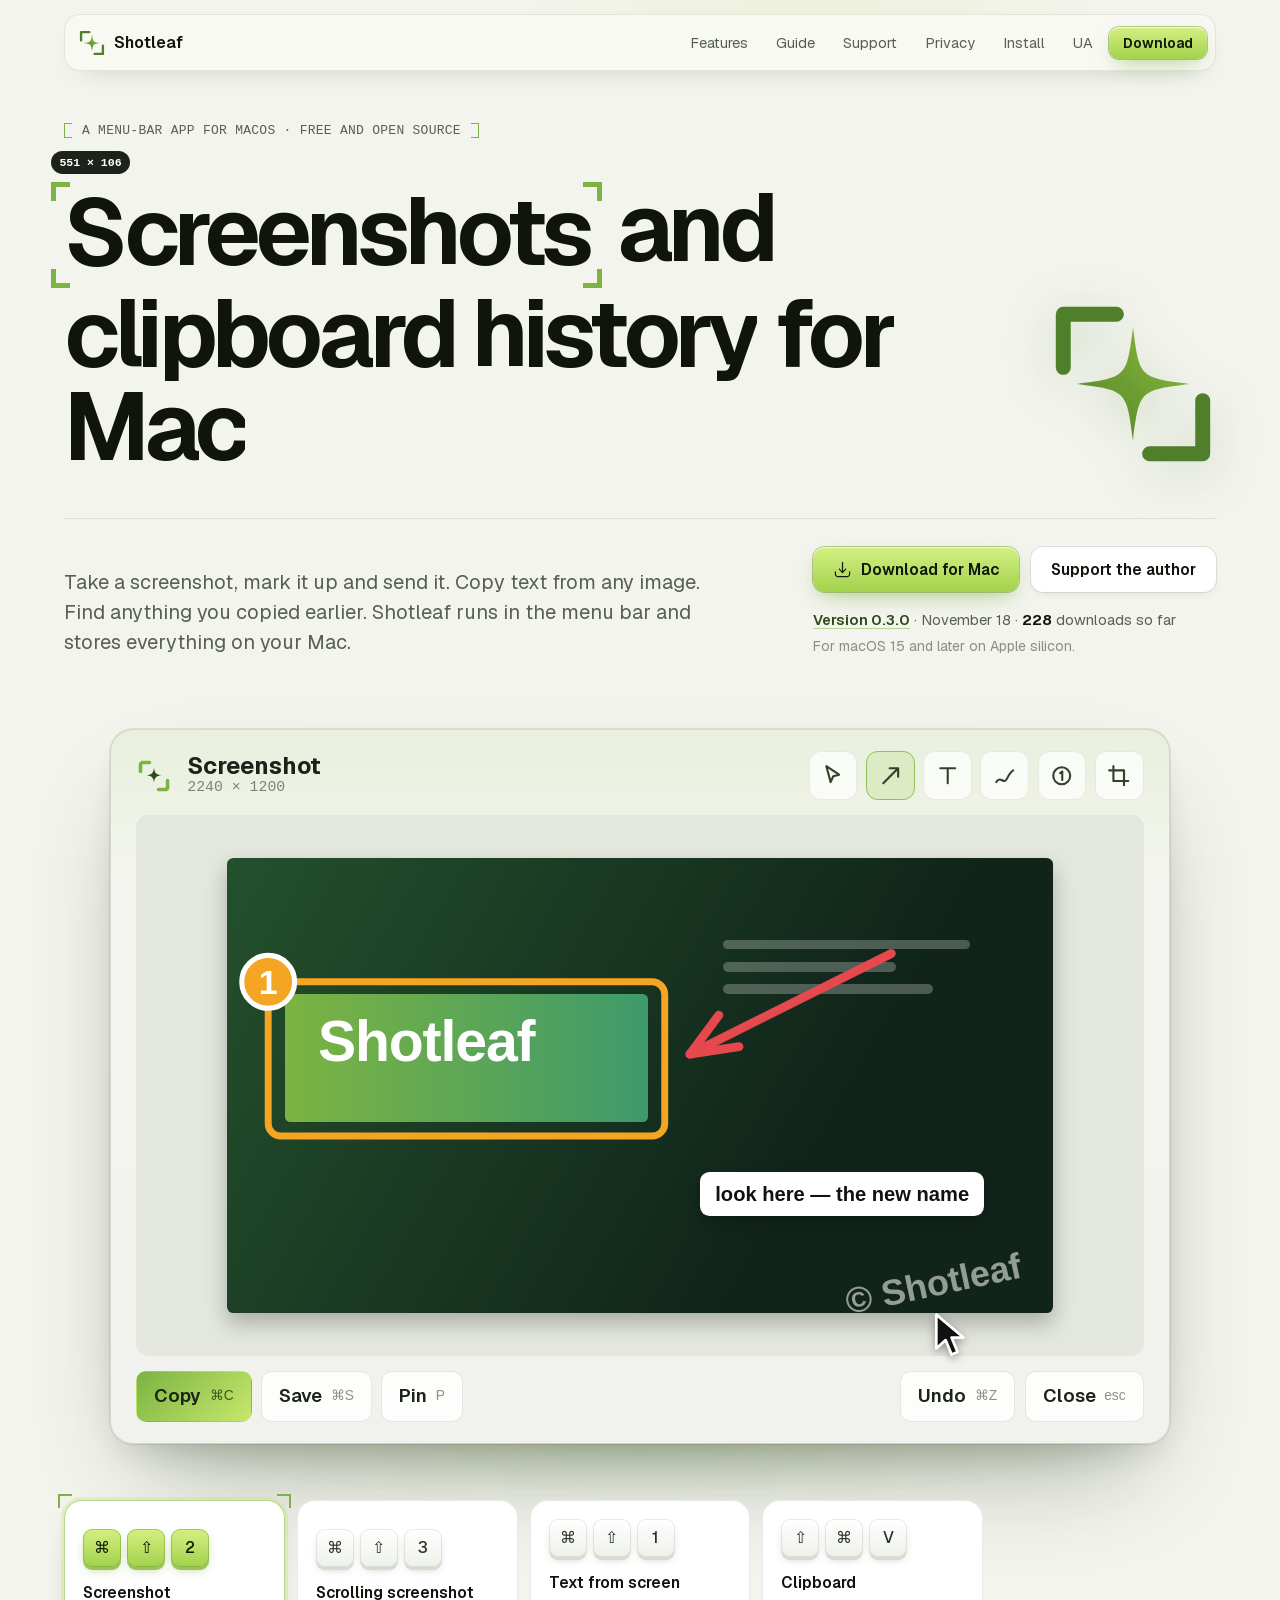
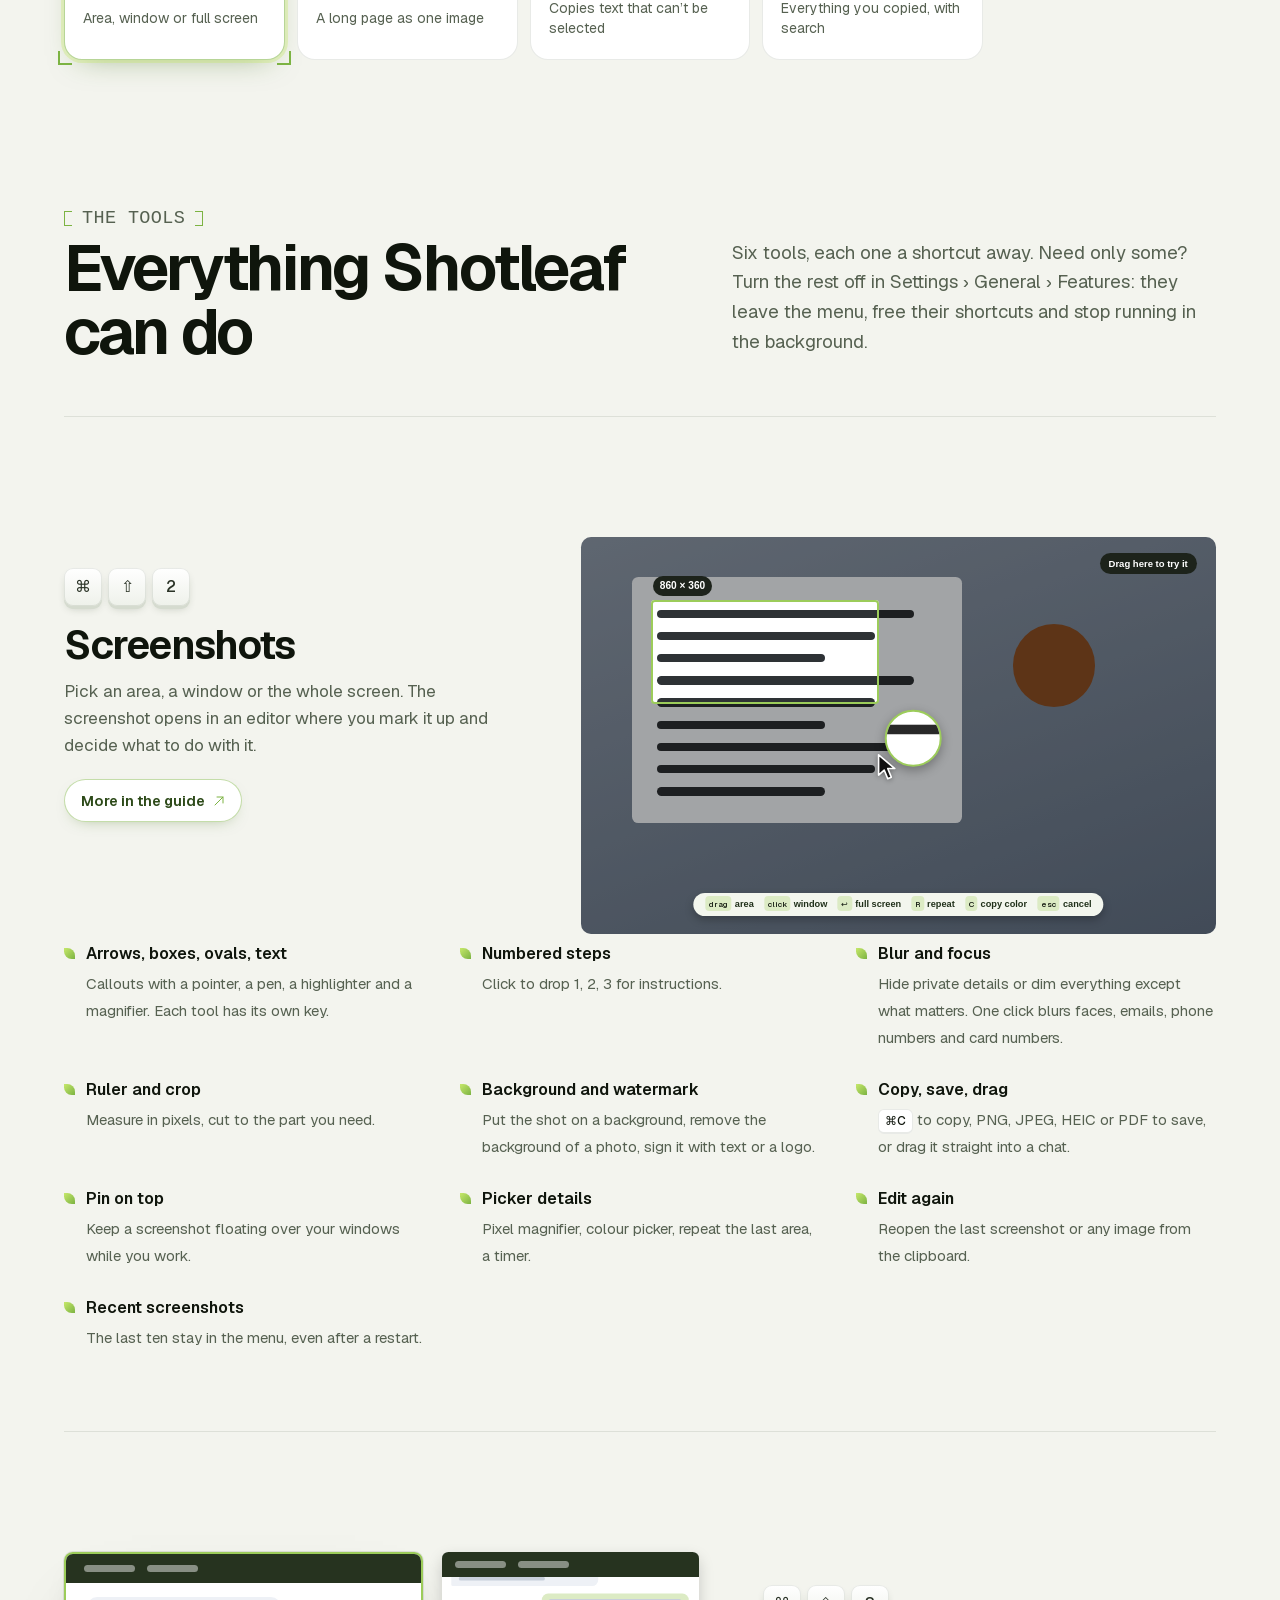
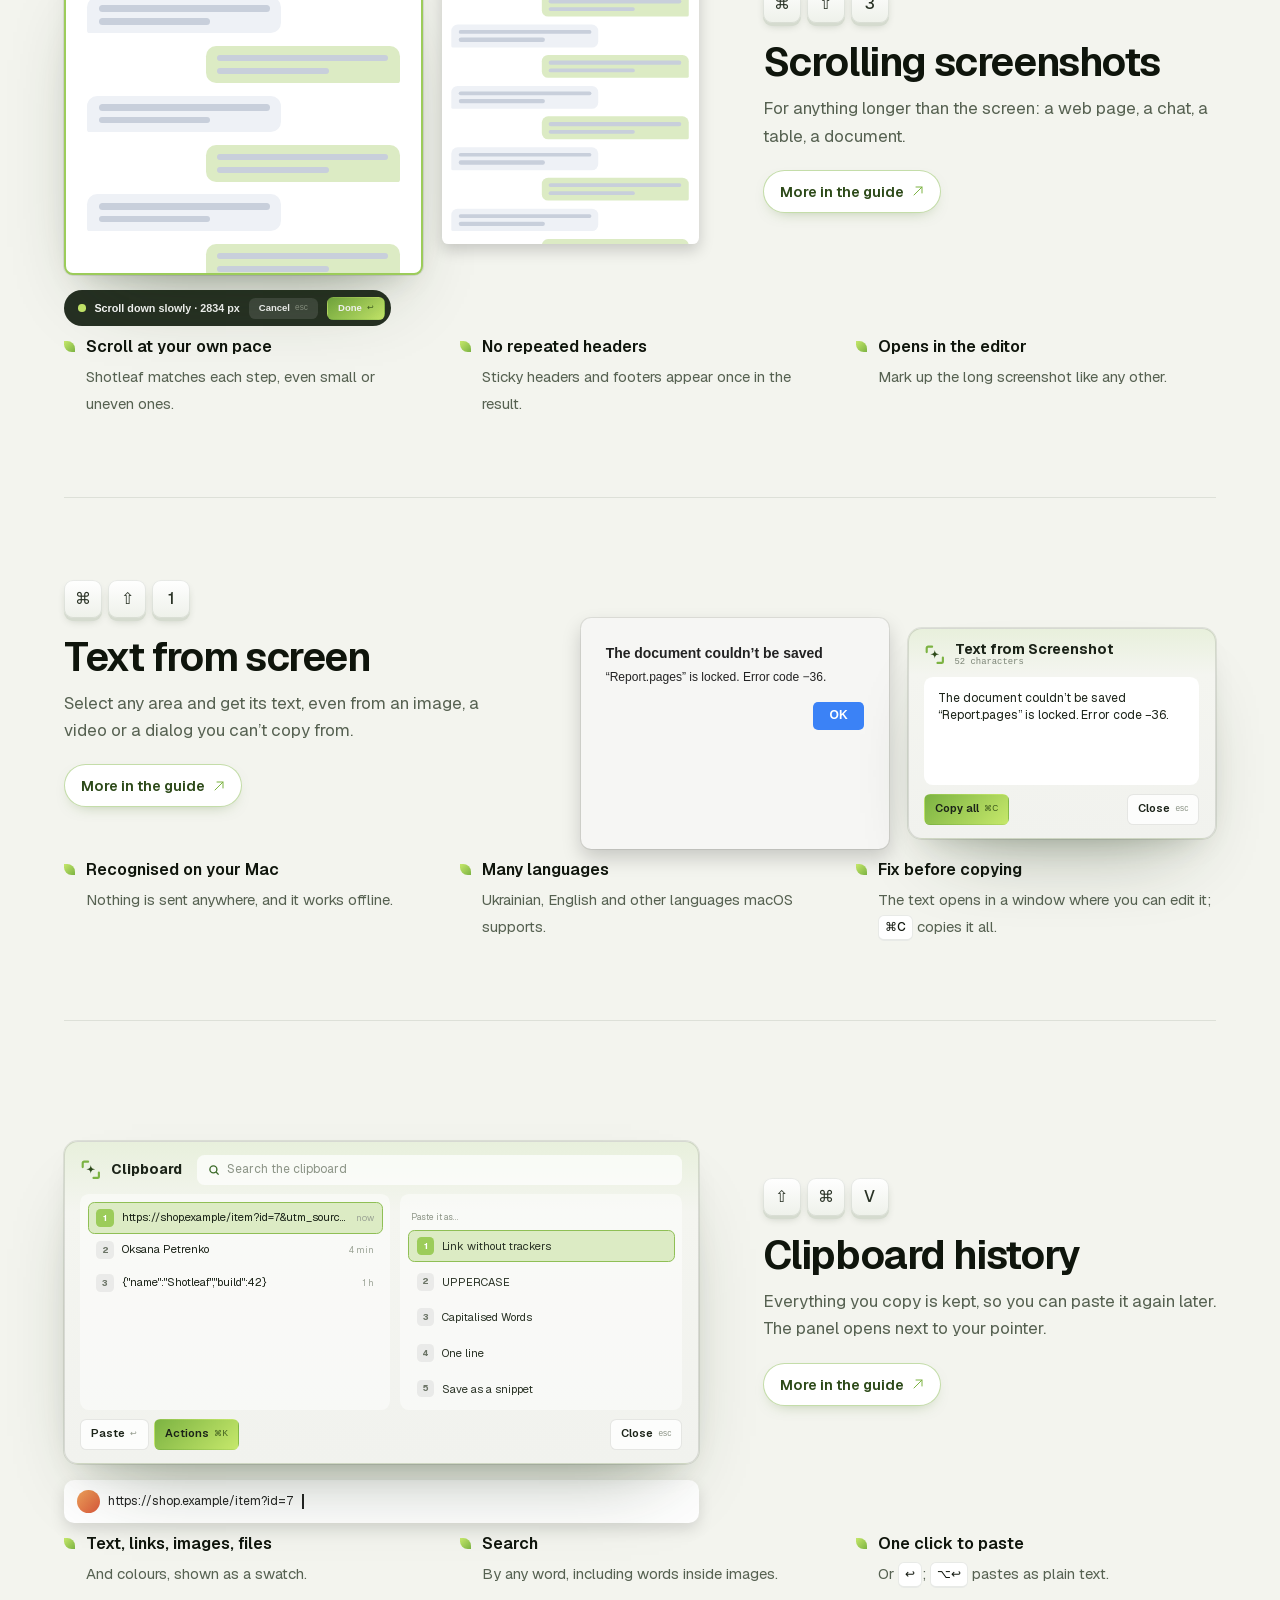
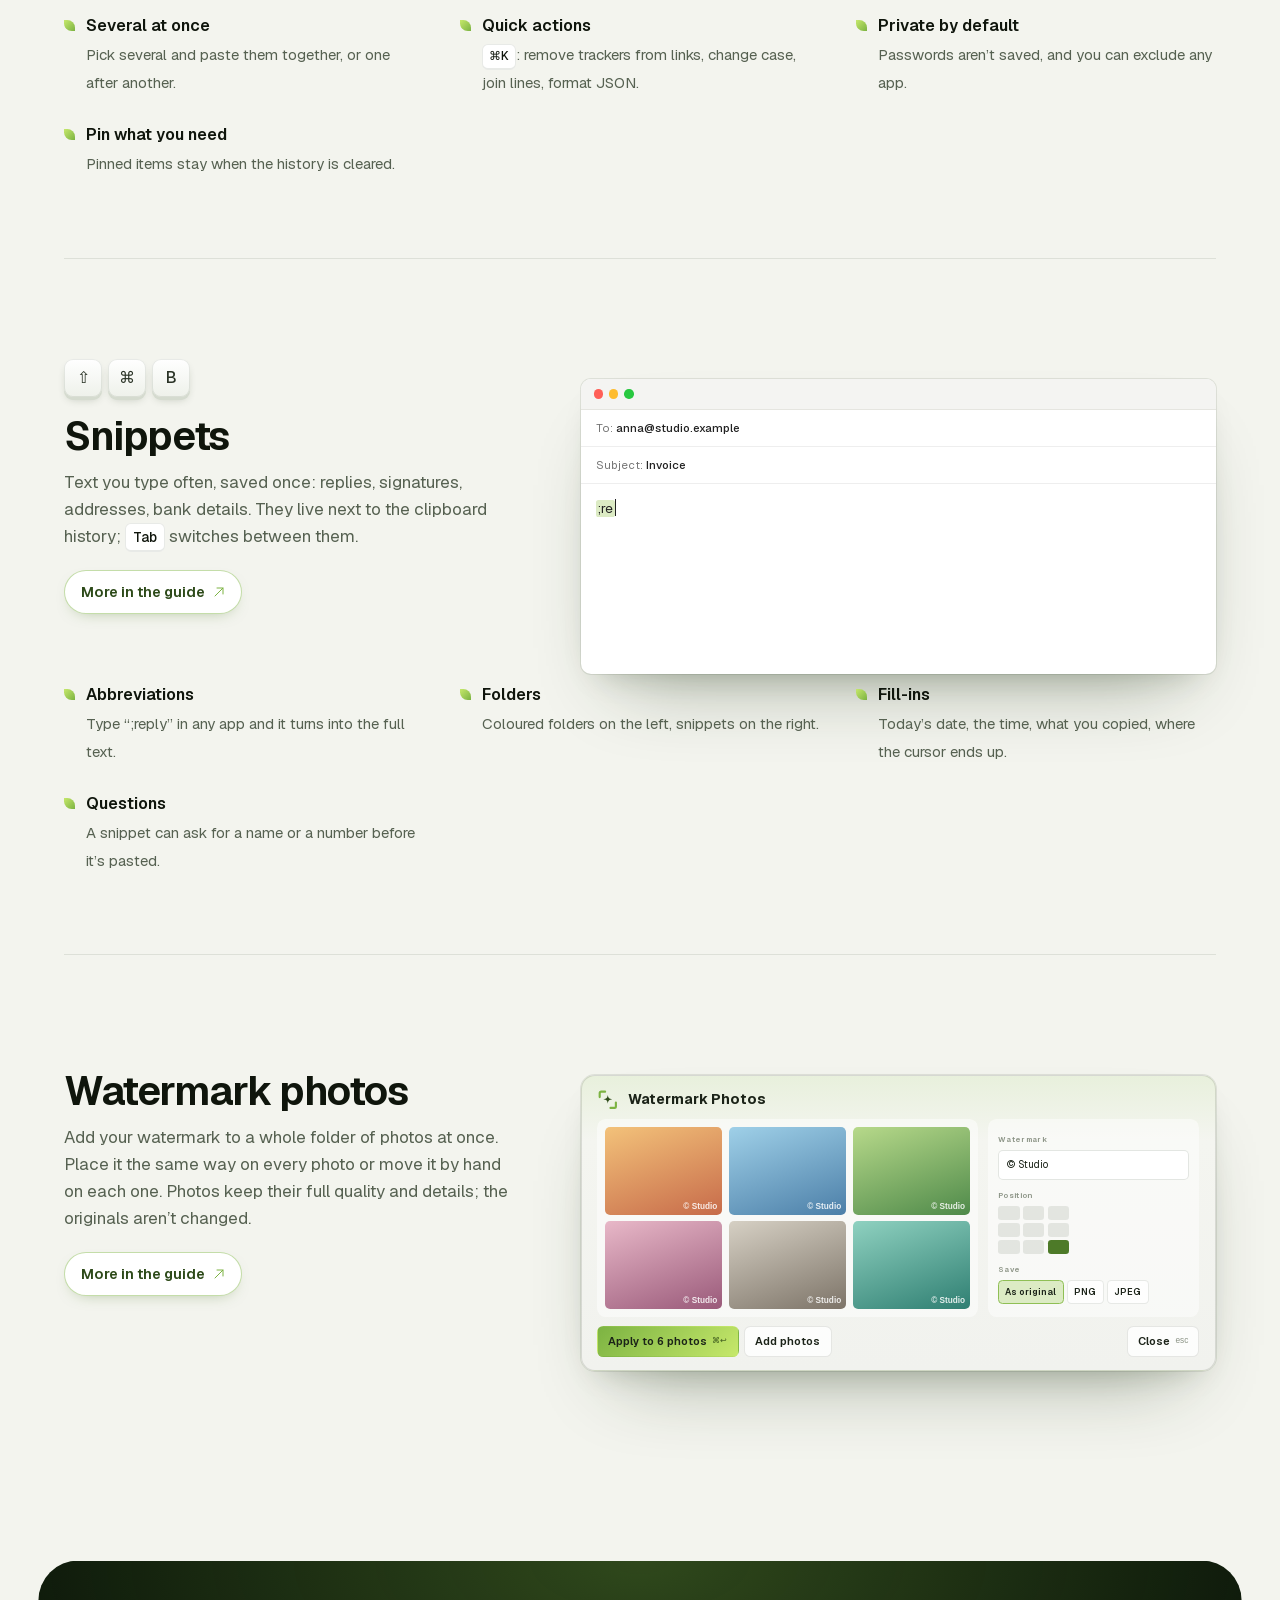
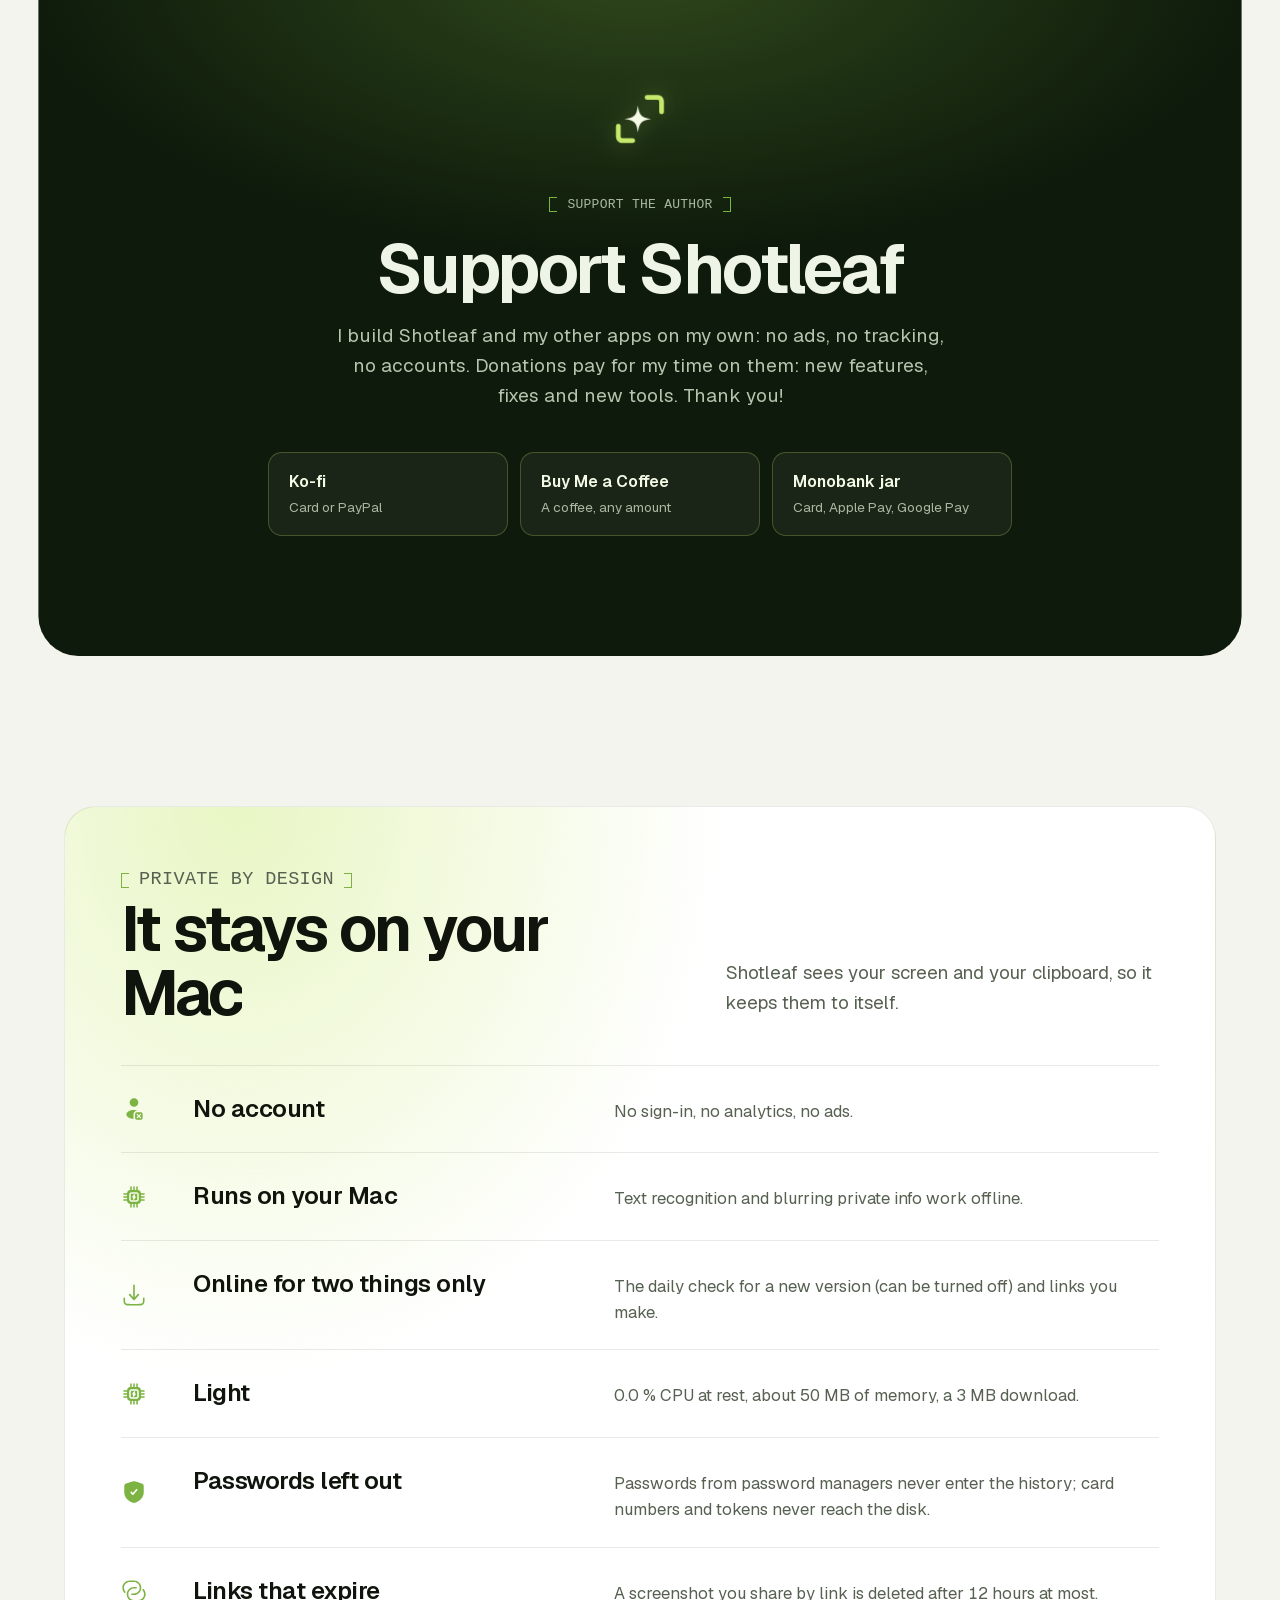
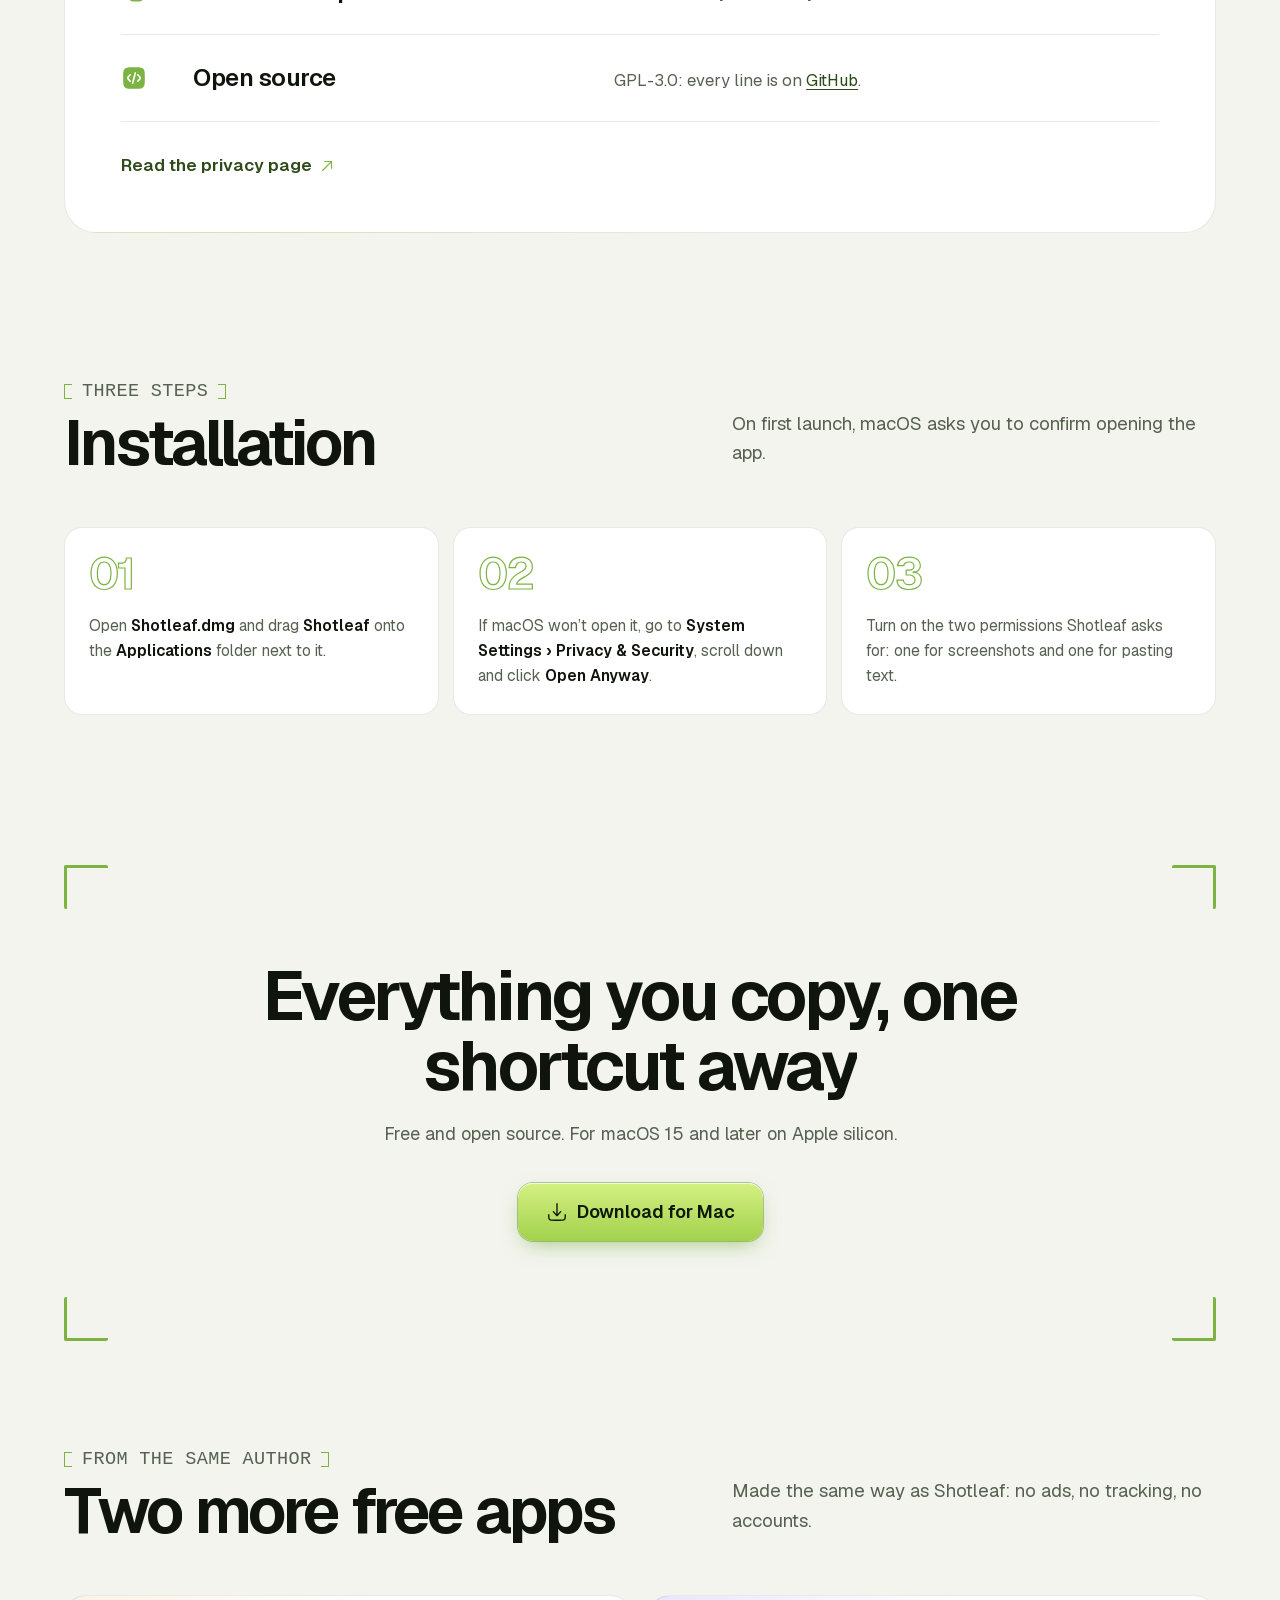
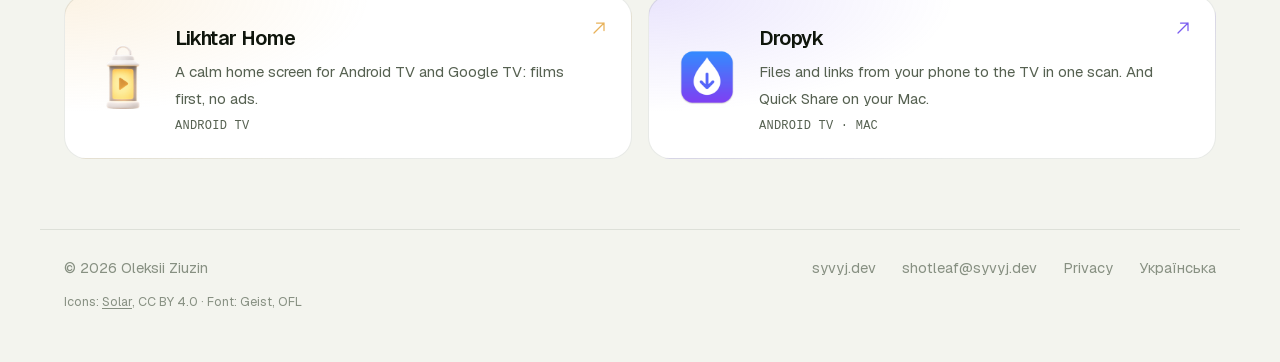
==== commit eb5e4ab1: "Version 0.4.0: QR codes, active links menu, colour and Base64 actions - Text from Screenshot reads Q" ====
--- a/site/index.html
+++ b/site/index.html
@@ -71,7 +71,7 @@
         <a class="btn primary" href="https://github.com/Syvyj/shotleaf/releases/latest/download/Shotleaf.dmg"><svg aria-hidden="true"><use href="#i-download-minimalistic"/></svg>Download for Mac</a>
         <a class="btn quiet" href="#support">Support the author</a>
       </div>
-      
+      <p class="rel"><a href="https://github.com/Syvyj/shotleaf/releases/tag/v0.3.0">Version 0.3.0</a> · November 18 · <b data-roll>228</b> downloads so far</p>
       <p class="req">For macOS 15 and later on Apple silicon.</p>
     </div>
   </div>
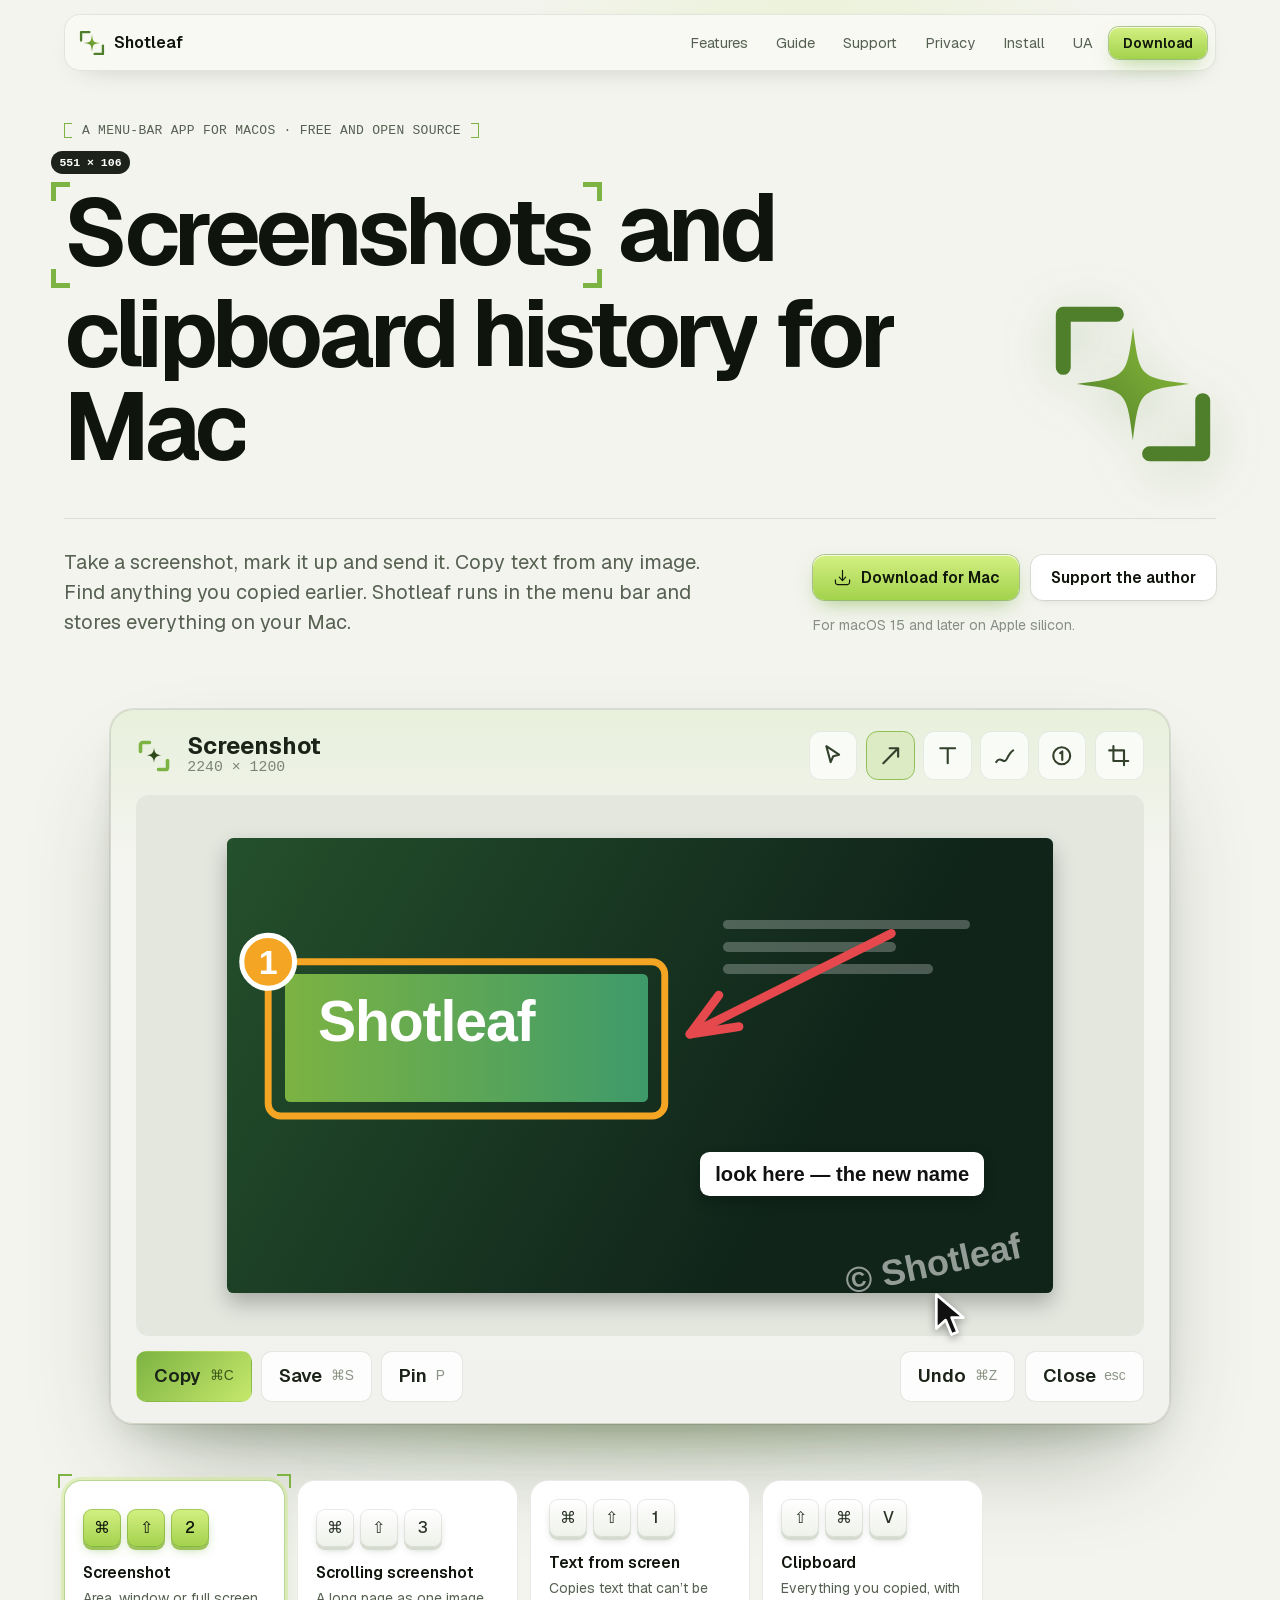
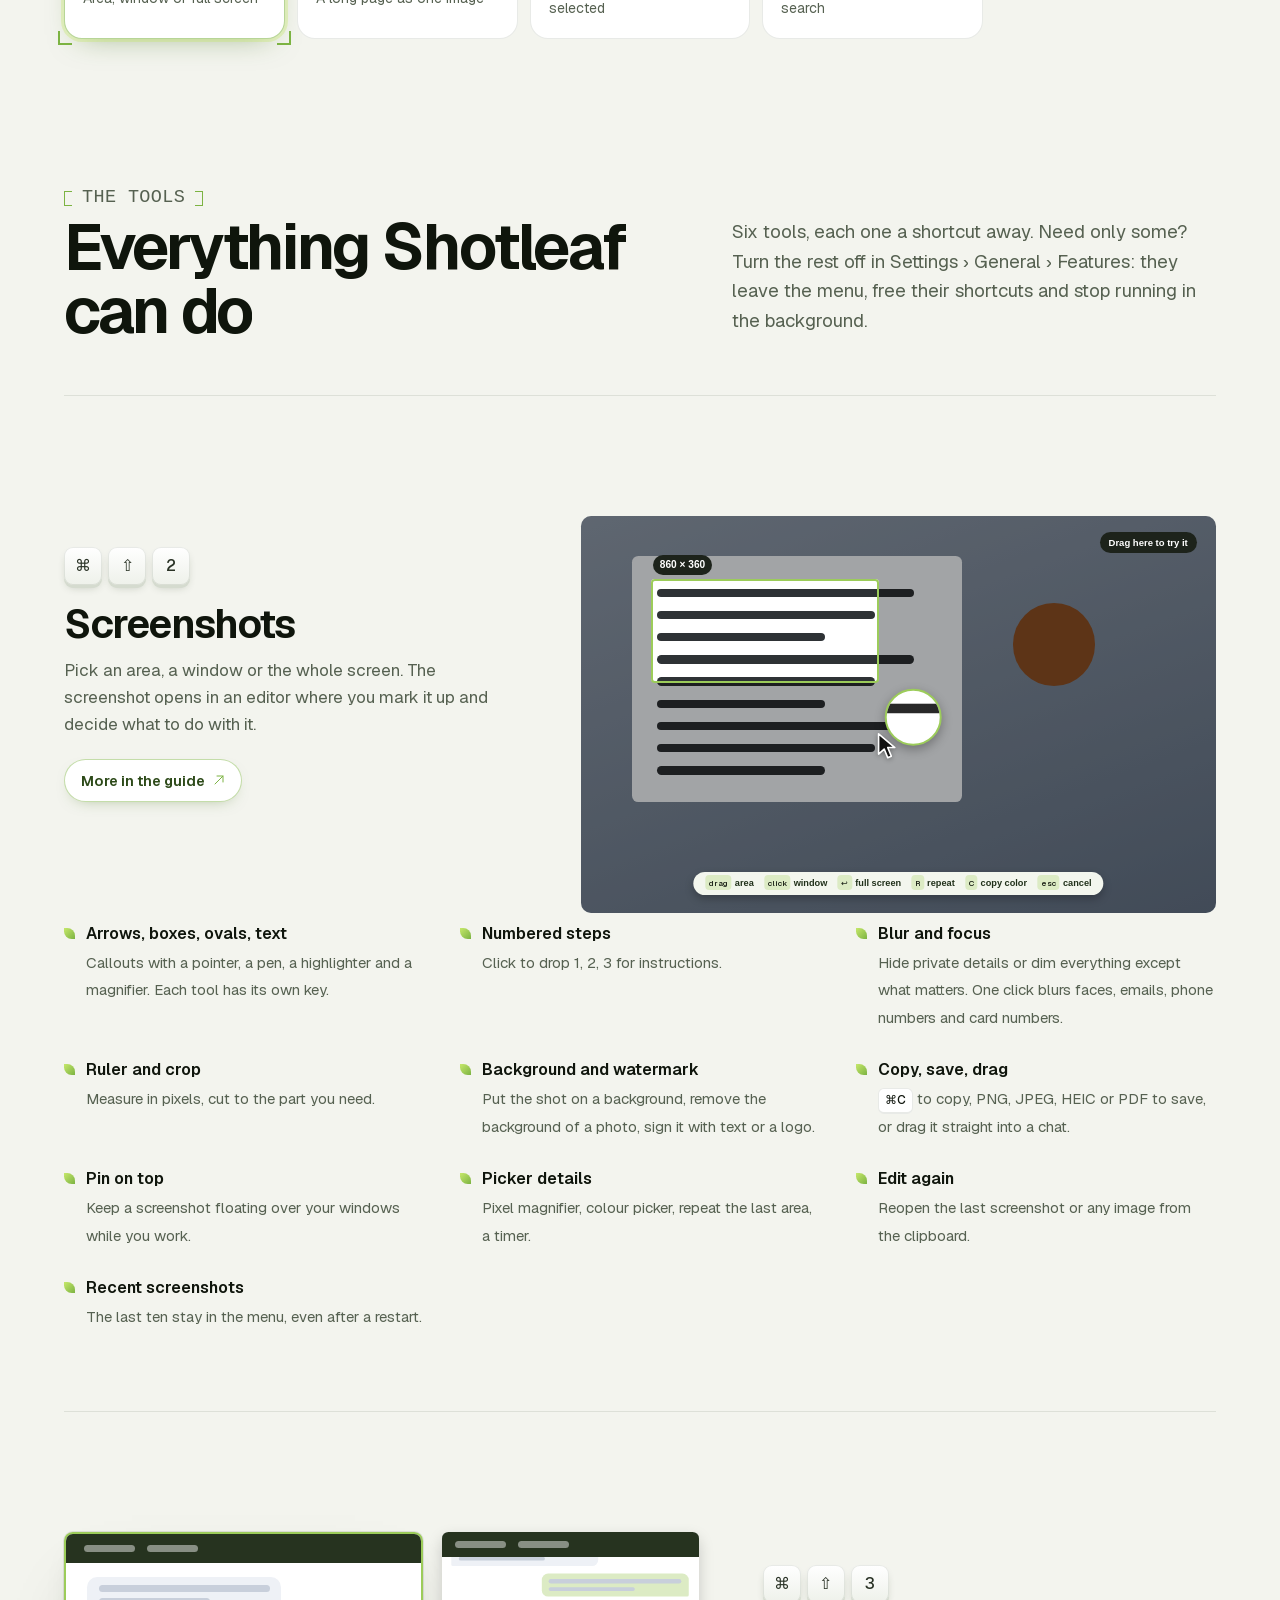
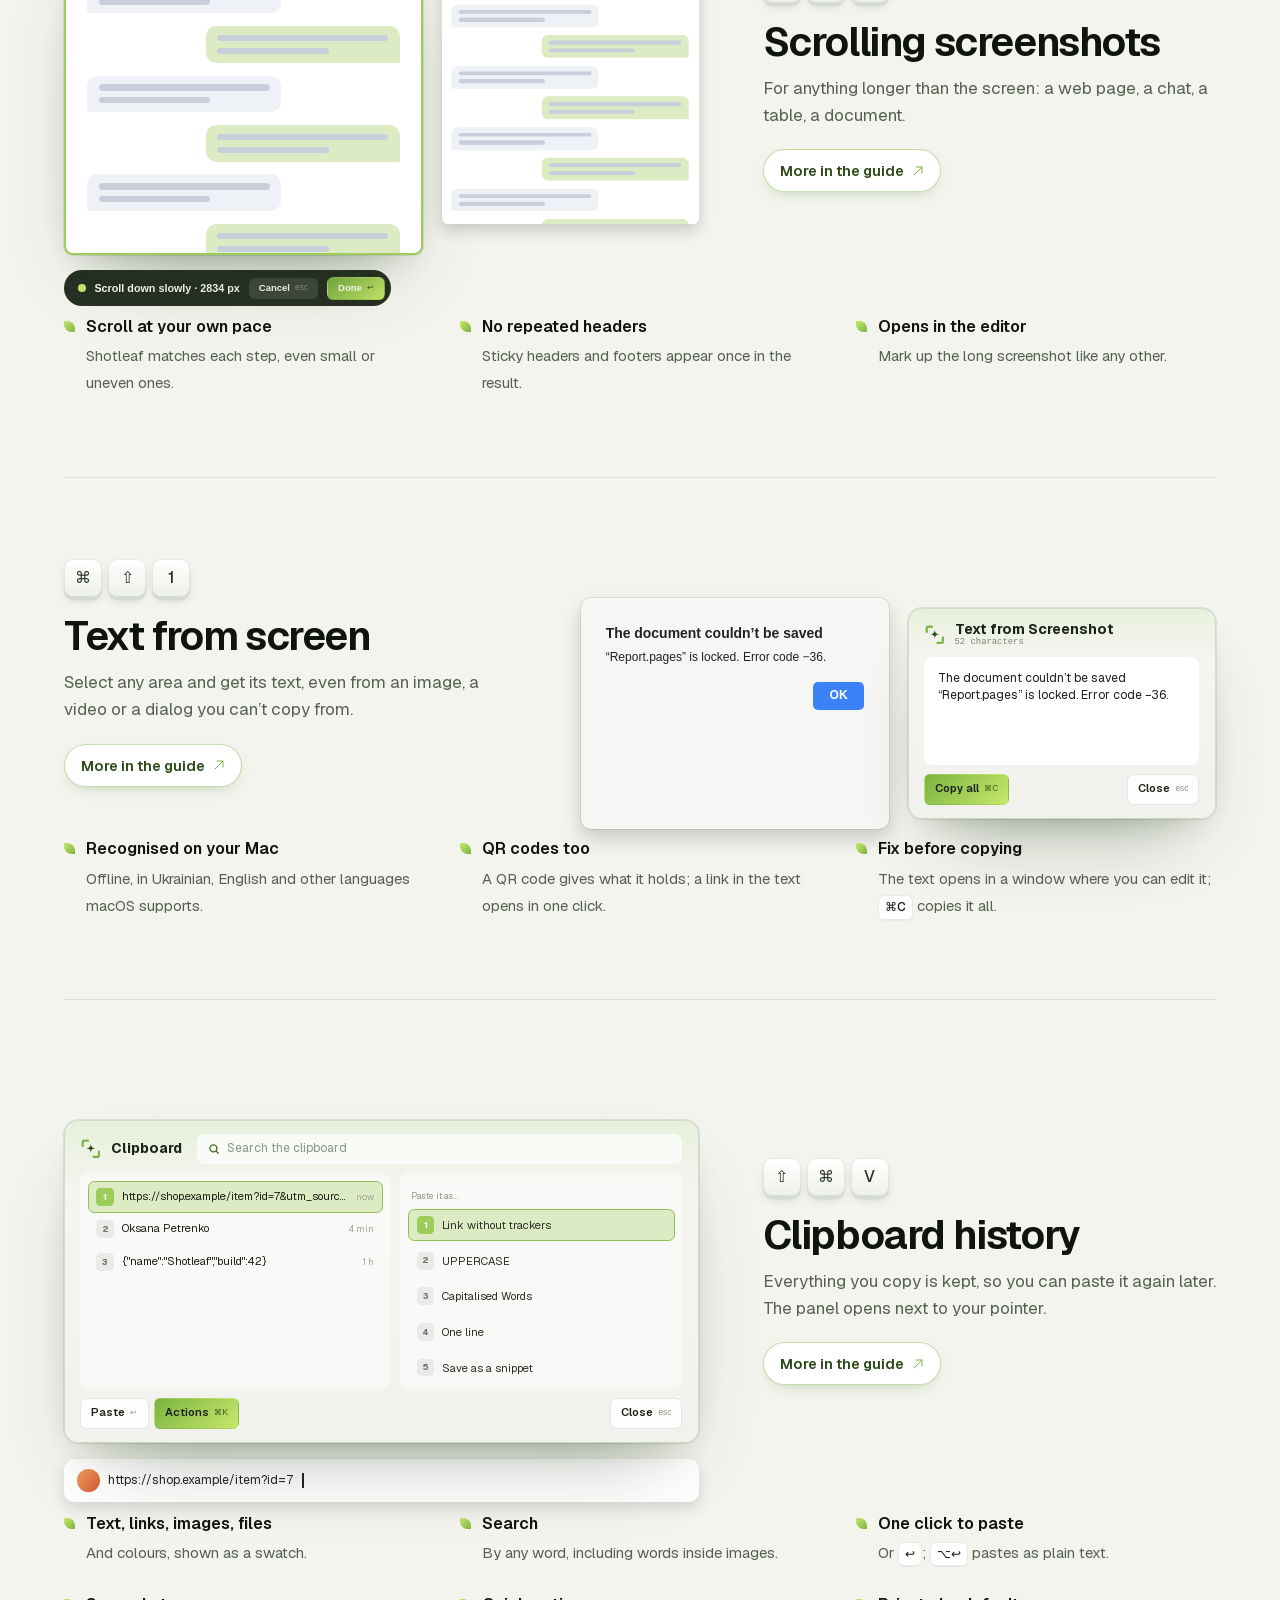
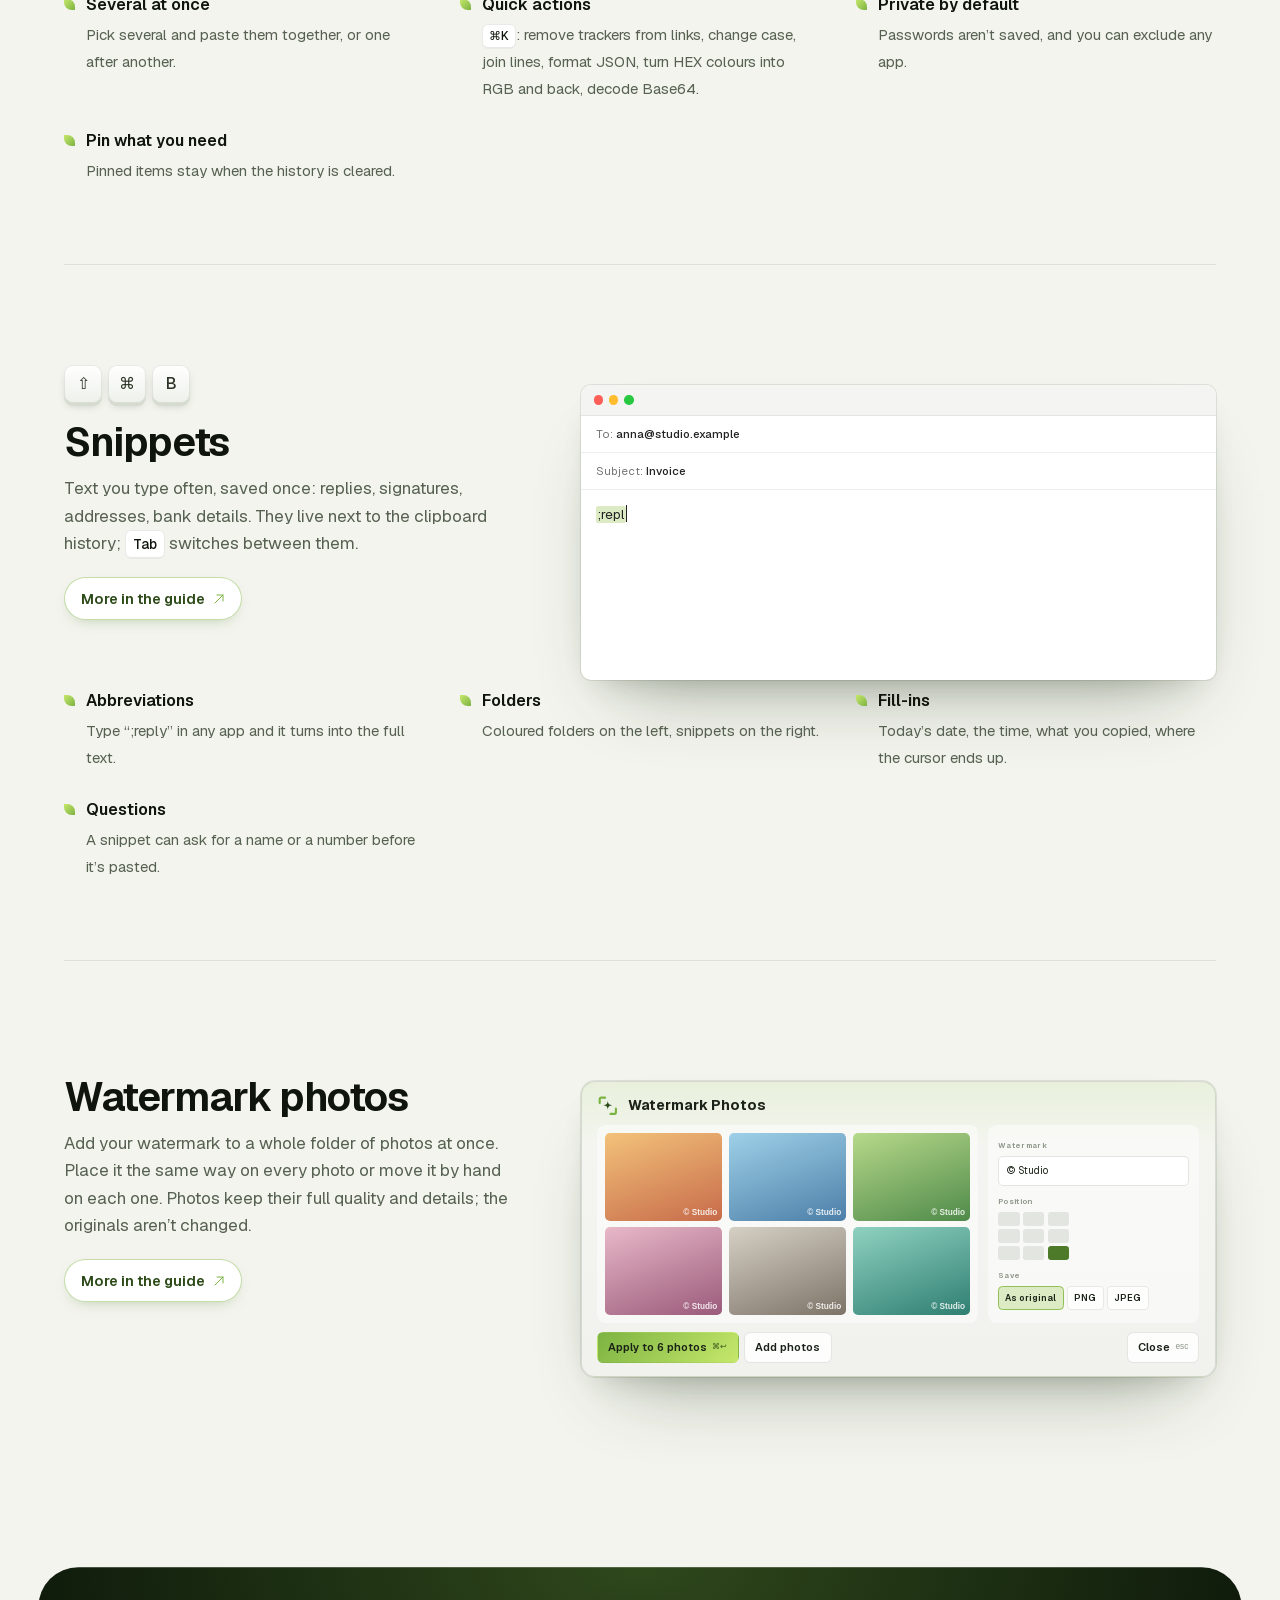
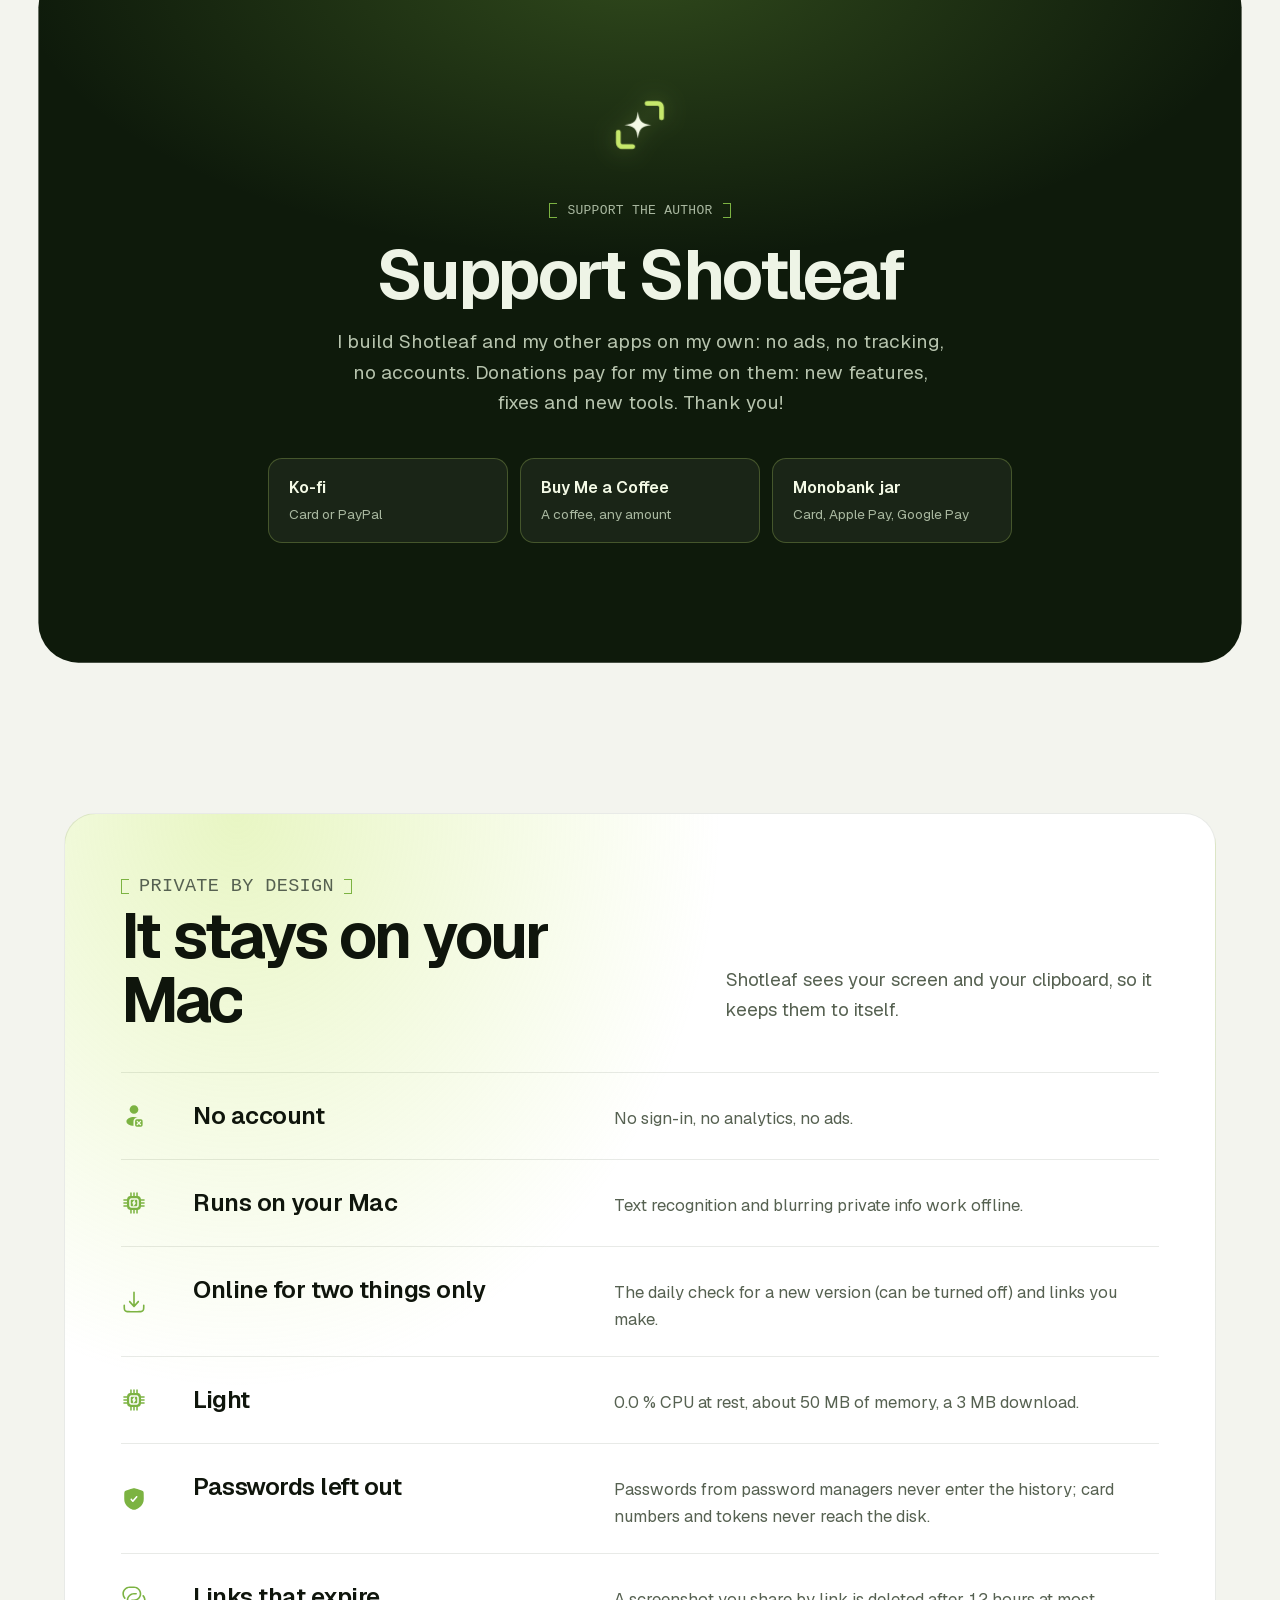
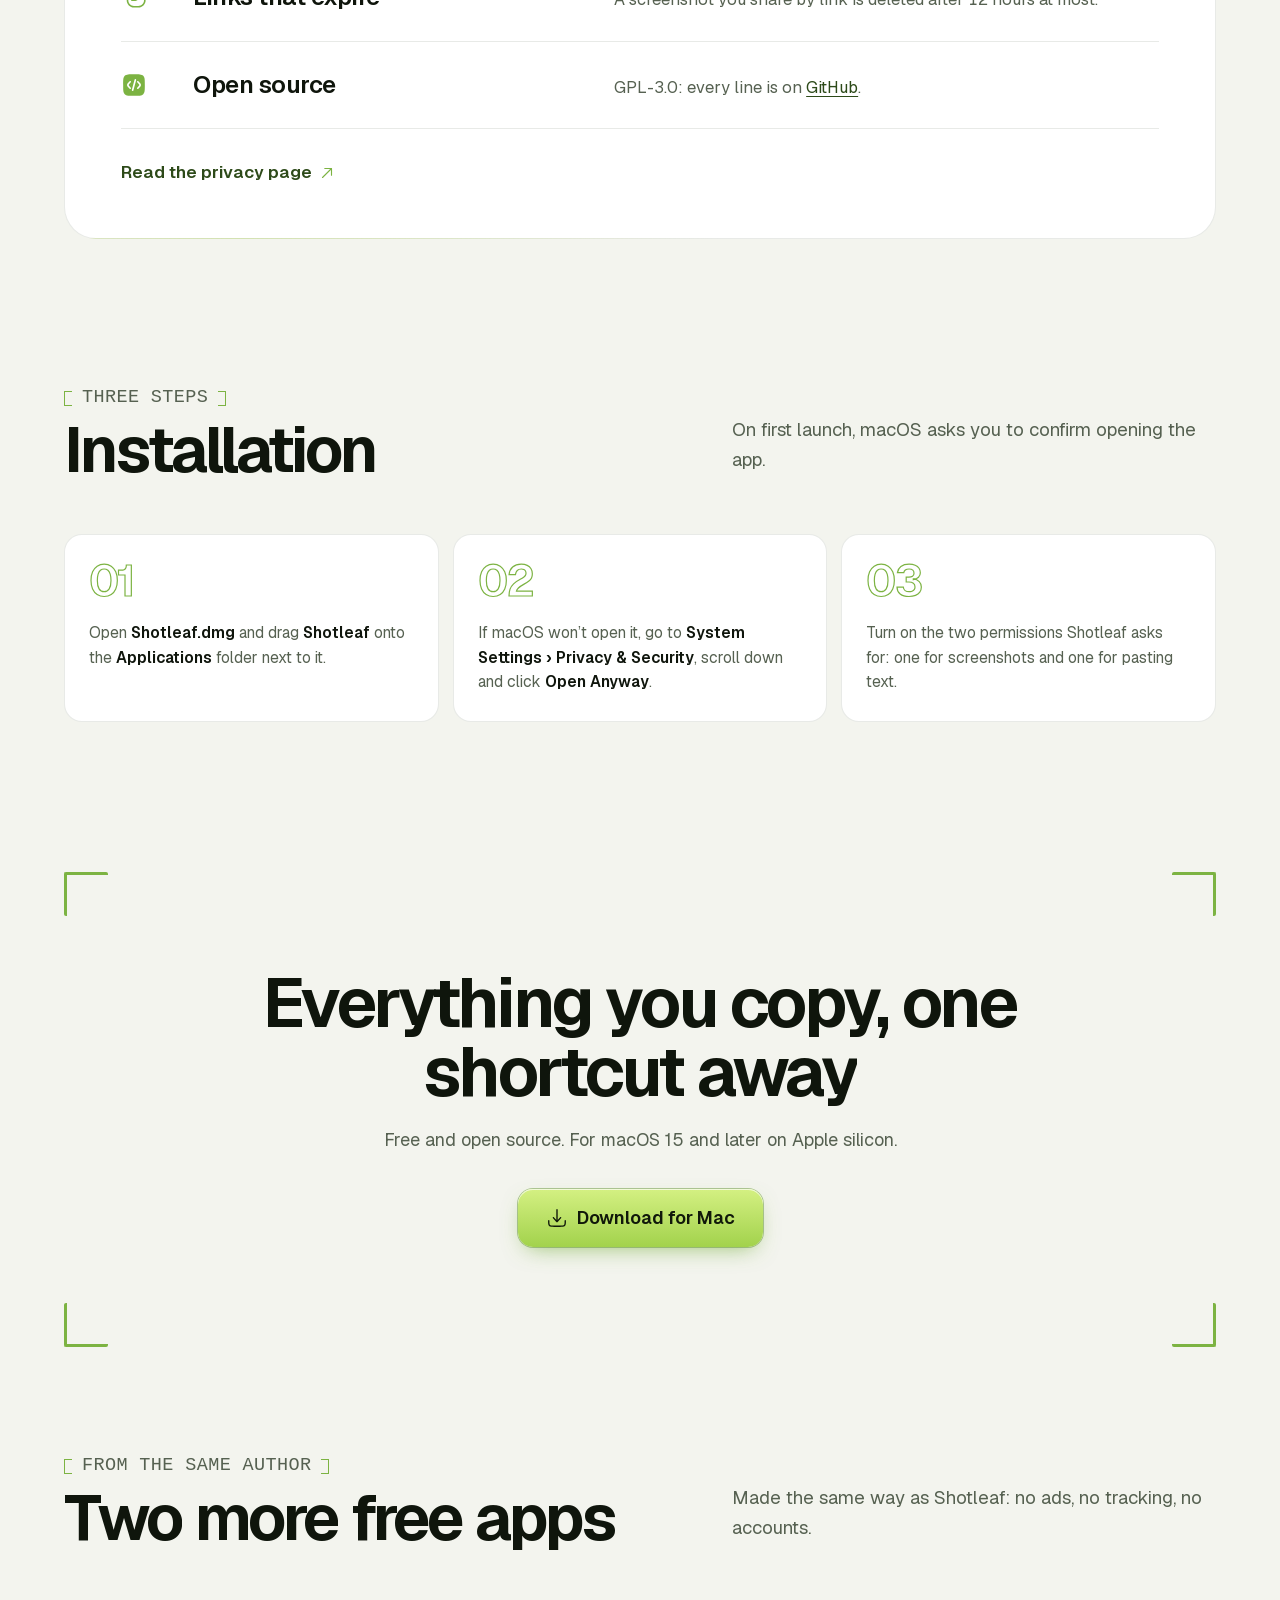
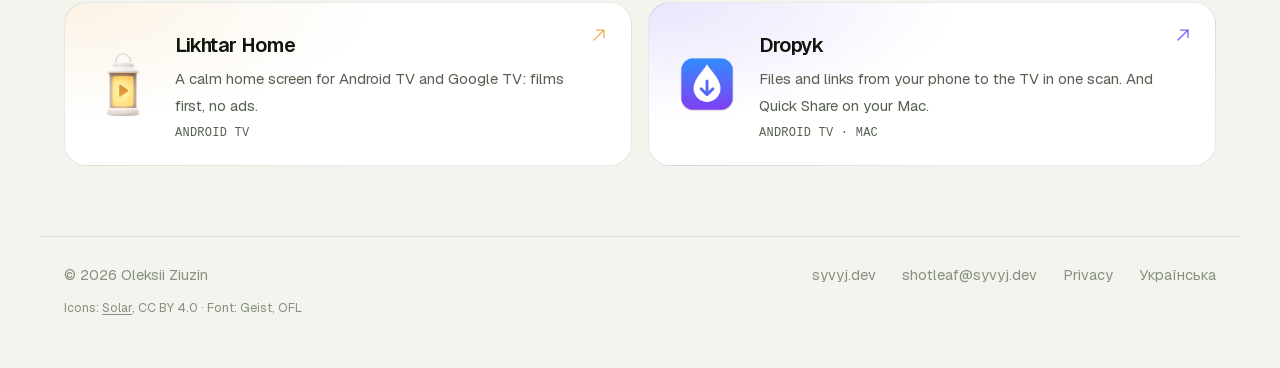
==== commit 71161edd: "Site and guide: QR codes, Open Link, the links menu, colour and Base64 actions Co-Authored-By: Claud" ====
--- a/site/index.html
+++ b/site/index.html
@@ -71,7 +71,7 @@
         <a class="btn primary" href="https://github.com/Syvyj/shotleaf/releases/latest/download/Shotleaf.dmg"><svg aria-hidden="true"><use href="#i-download-minimalistic"/></svg>Download for Mac</a>
         <a class="btn quiet" href="#support">Support the author</a>
       </div>
-      <p class="rel"><a href="https://github.com/Syvyj/shotleaf/releases/tag/v0.3.0">Version 0.3.0</a> · November 18 · <b data-roll>228</b> downloads so far</p>
+      
       <p class="req">For macOS 15 and later on Apple silicon.</p>
     </div>
   </div>
@@ -259,7 +259,7 @@
           </div>
         </div>
       </div></div>
-    <div class="feats"><div class="feat"><b>Recognised on your Mac</b><span>Nothing is sent anywhere, and it works offline.</span></div><div class="feat"><b>Many languages</b><span>Ukrainian, English and other languages macOS supports.</span></div><div class="feat"><b>Fix before copying</b><span>The text opens in a window where you can edit it; <kbd>⌘C</kbd> copies it all.</span></div></div>
+    <div class="feats"><div class="feat"><b>Recognised on your Mac</b><span>Offline, in Ukrainian, English and other languages macOS supports.</span></div><div class="feat"><b>QR codes too</b><span>A QR code gives what it holds; a link in the text opens in one click.</span></div><div class="feat"><b>Fix before copying</b><span>The text opens in a window where you can edit it; <kbd>⌘C</kbd> copies it all.</span></div></div>
   </div>
   <div class="tool" id="clipboard">
     <div class="about"><div class="caps"><span class="cap">⇧</span><span class="cap">⌘</span><span class="cap">V</span></div><h3>Clipboard history</h3><p>Everything you copy is kept, so you can paste it again later. The panel opens next to your pointer.</p><a class="guide-link" href="guide/#clipboard">More in the guide<svg aria-hidden="true"><use href="#i-arrow-right-up"/></svg></a></div>
@@ -284,7 +284,7 @@
         </div>
         <div class="dest"><span class="who"></span><span class="d">https://shop.example/item?id=7</span><span class="caret" style="background:#222"></span></div>
       </div></div>
-    <div class="feats"><div class="feat"><b>Text, links, images, files</b><span>And colours, shown as a swatch.</span></div><div class="feat"><b>Search</b><span>By any word, including words inside images.</span></div><div class="feat"><b>One click to paste</b><span>Or <kbd>↩</kbd>; <kbd>⌥↩</kbd> pastes as plain text.</span></div><div class="feat"><b>Several at once</b><span>Pick several and paste them together, or one after another.</span></div><div class="feat"><b>Quick actions</b><span><kbd>⌘K</kbd>: remove trackers from links, change case, join lines, format JSON.</span></div><div class="feat"><b>Private by default</b><span>Passwords aren’t saved, and you can exclude any app.</span></div><div class="feat"><b>Pin what you need</b><span>Pinned items stay when the history is cleared.</span></div></div><button class="more-feats" type="button" data-n="3">Show 3 more</button>
+    <div class="feats"><div class="feat"><b>Text, links, images, files</b><span>And colours, shown as a swatch.</span></div><div class="feat"><b>Search</b><span>By any word, including words inside images.</span></div><div class="feat"><b>One click to paste</b><span>Or <kbd>↩</kbd>; <kbd>⌥↩</kbd> pastes as plain text.</span></div><div class="feat"><b>Several at once</b><span>Pick several and paste them together, or one after another.</span></div><div class="feat"><b>Quick actions</b><span><kbd>⌘K</kbd>: remove trackers from links, change case, join lines, format JSON, turn HEX colours into RGB and back, decode Base64.</span></div><div class="feat"><b>Private by default</b><span>Passwords aren’t saved, and you can exclude any app.</span></div><div class="feat"><b>Pin what you need</b><span>Pinned items stay when the history is cleared.</span></div></div><button class="more-feats" type="button" data-n="3">Show 3 more</button>
   </div>
   <div class="tool" id="snippets">
     <div class="about"><div class="caps"><span class="cap">⇧</span><span class="cap">⌘</span><span class="cap">B</span></div><h3>Snippets</h3><p>Text you type often, saved once: replies, signatures, addresses, bank details. They live next to the clipboard history; <kbd>Tab</kbd> switches between them.</p><a class="guide-link" href="guide/#snippets">More in the guide<svg aria-hidden="true"><use href="#i-arrow-right-up"/></svg></a></div>
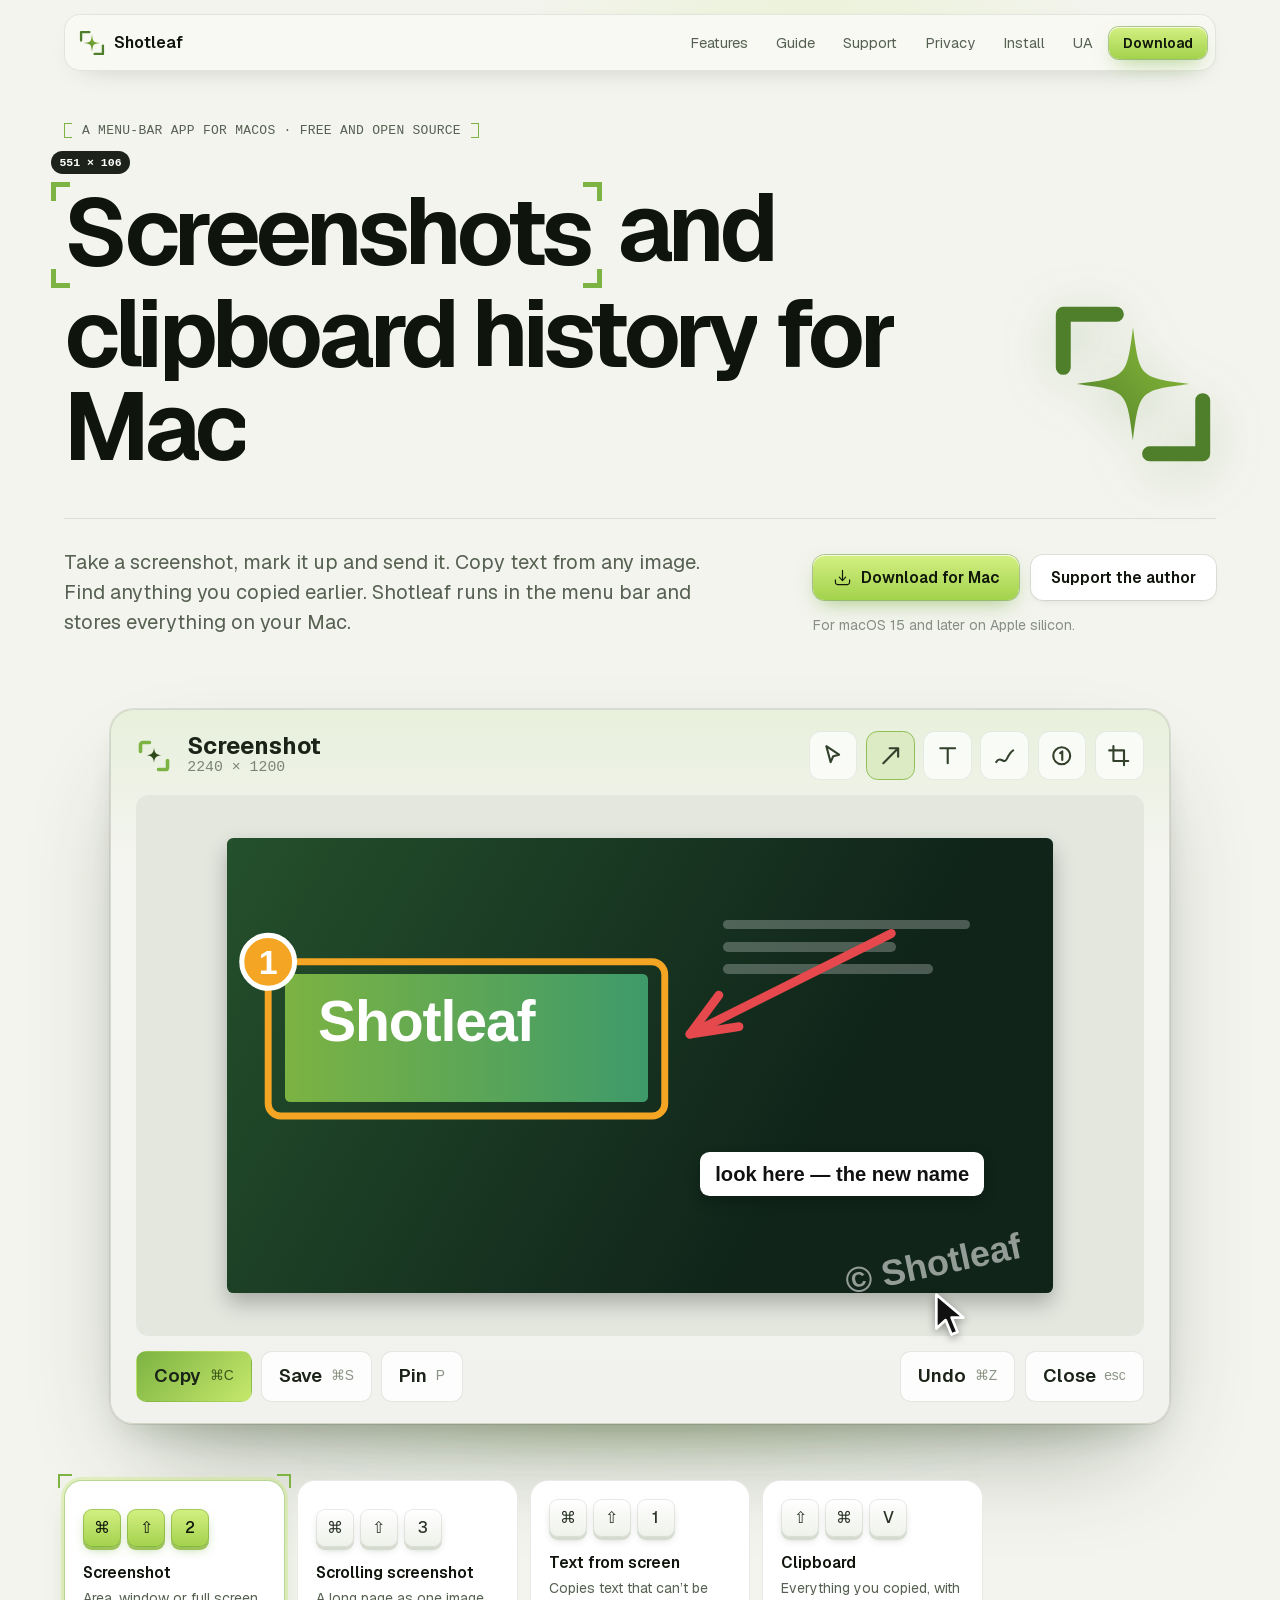
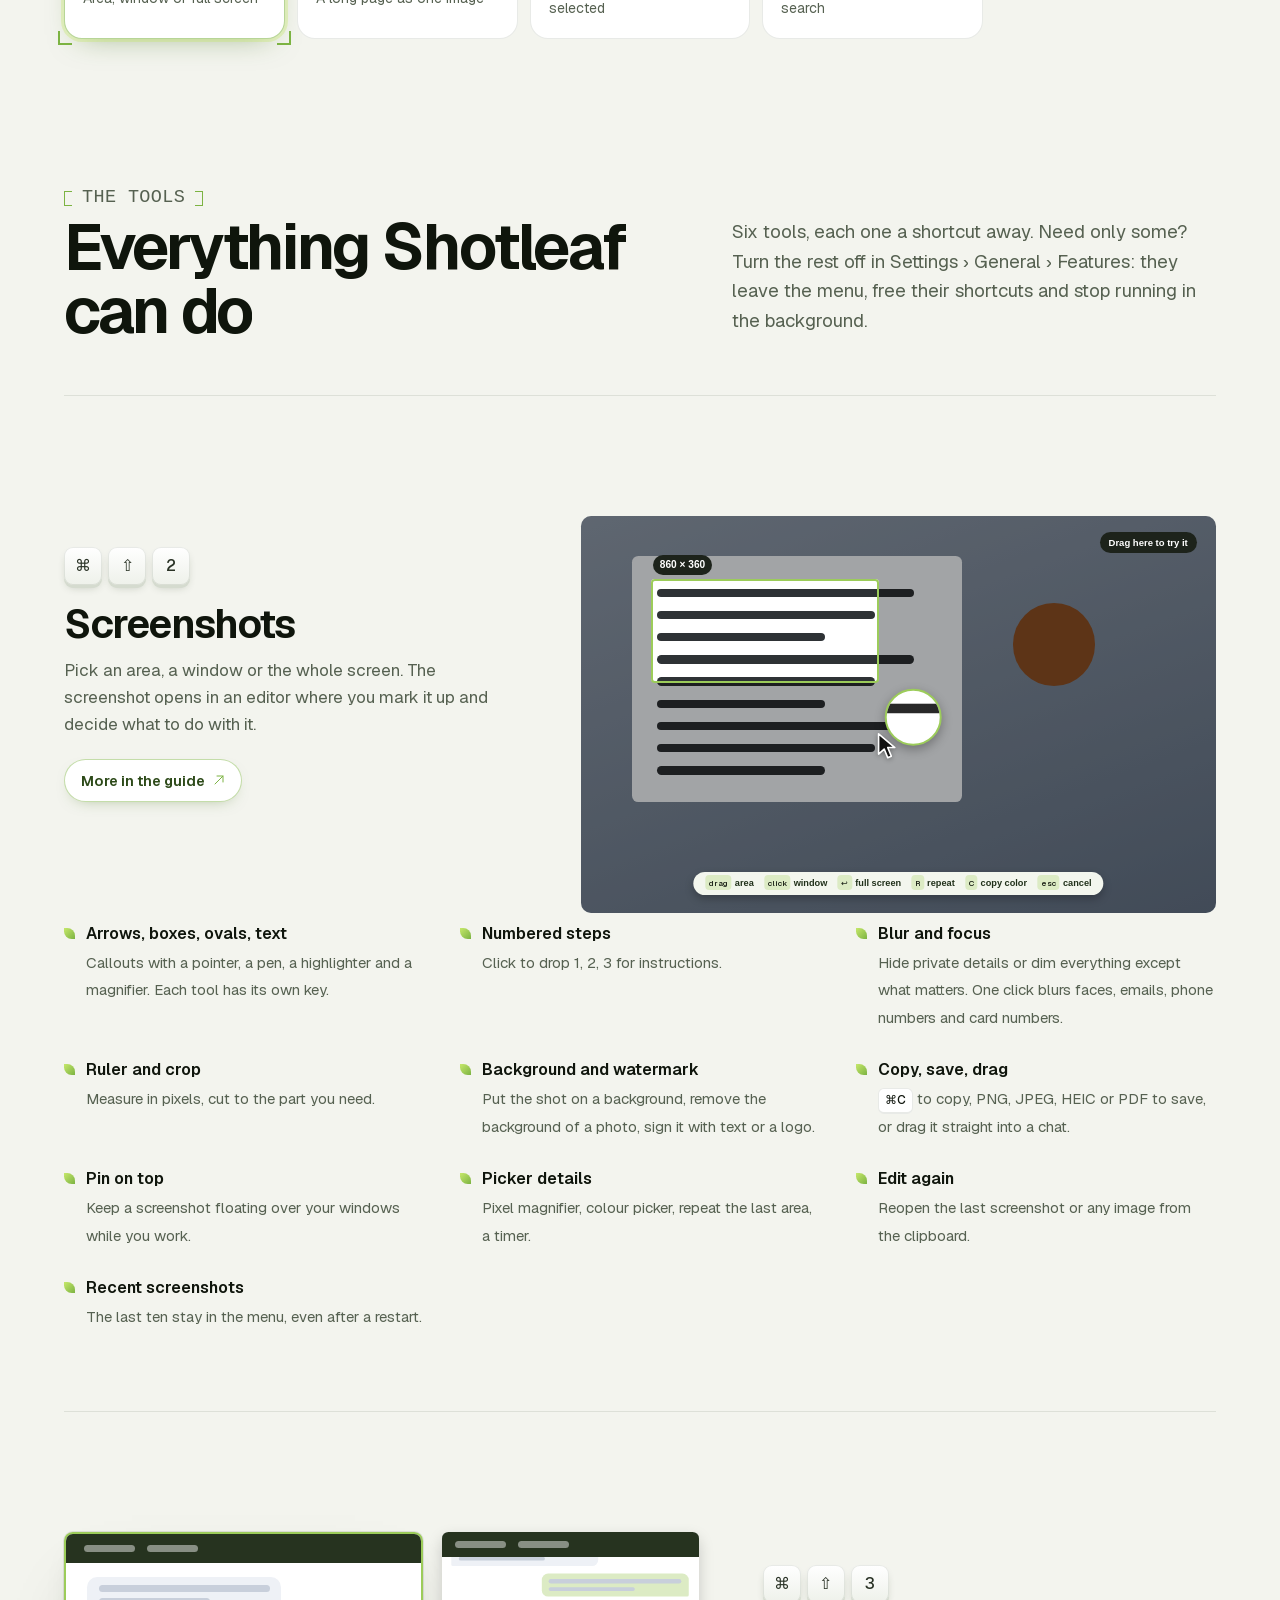
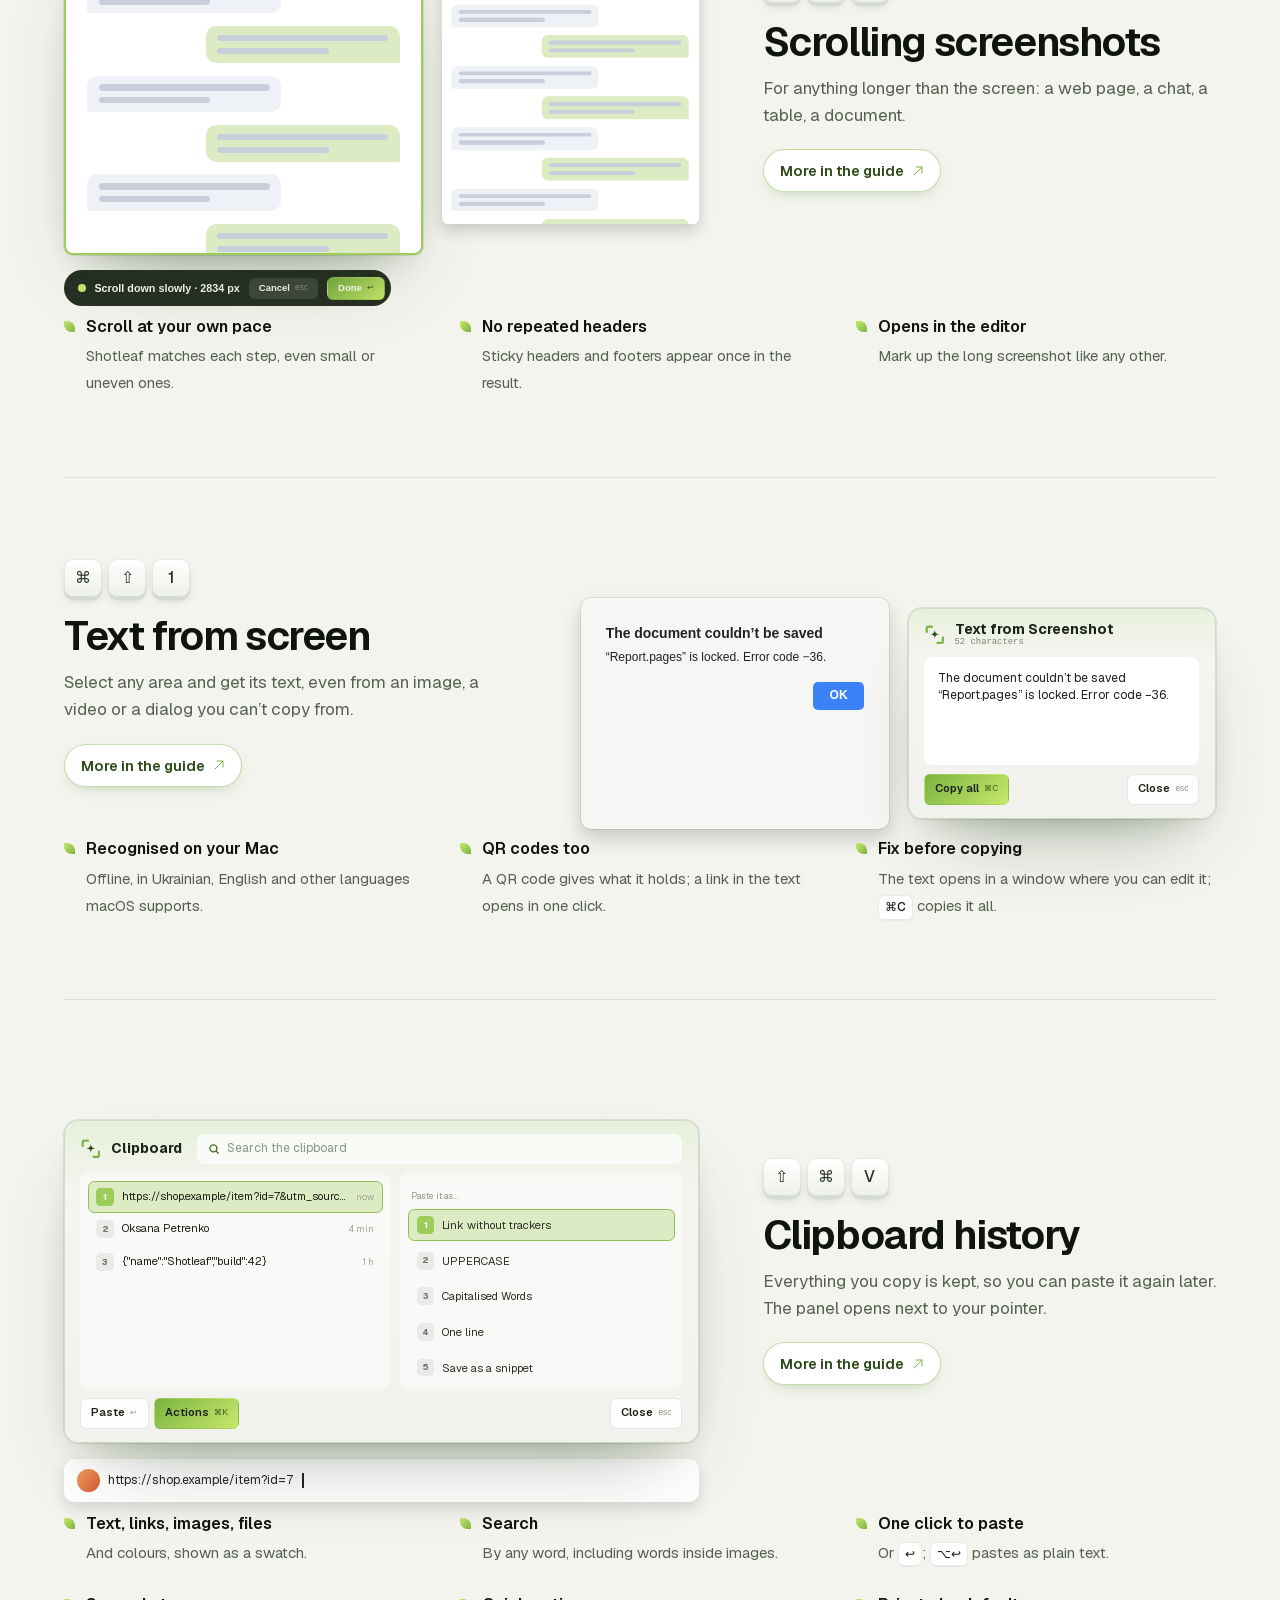
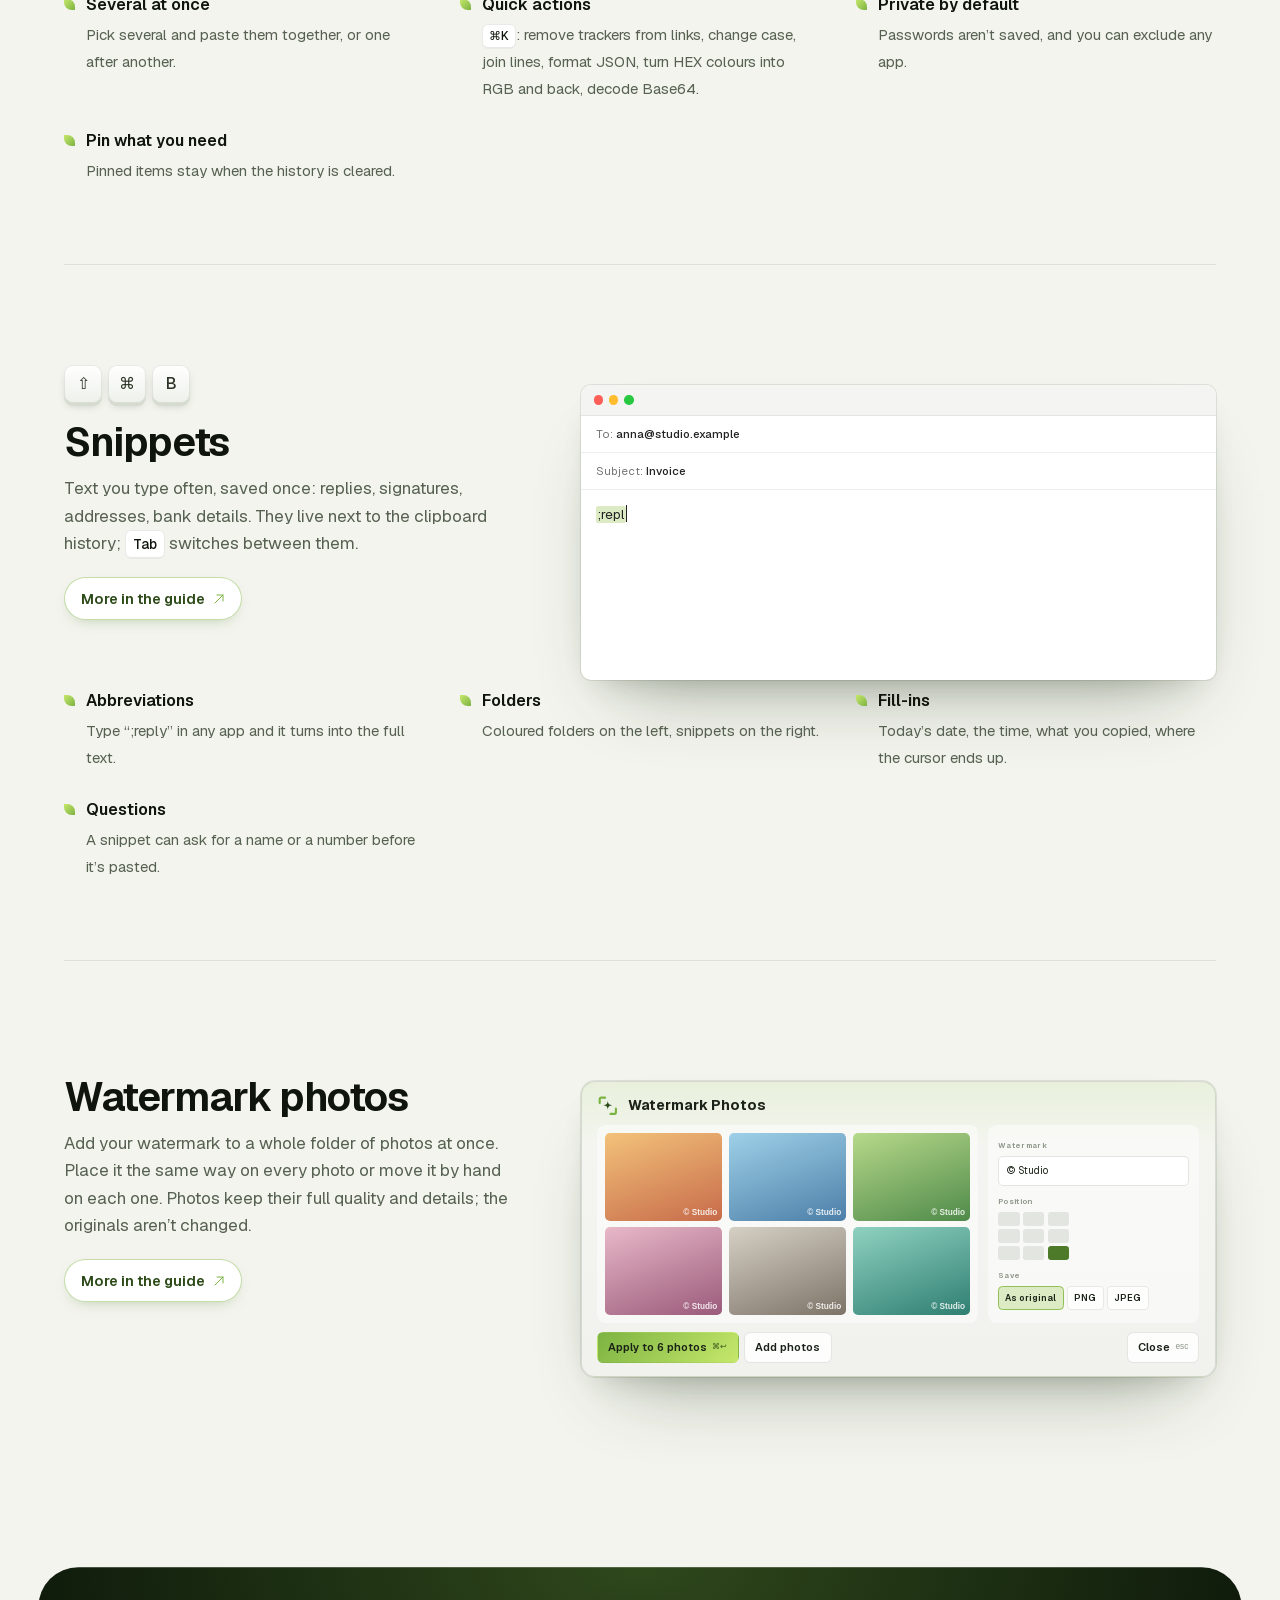
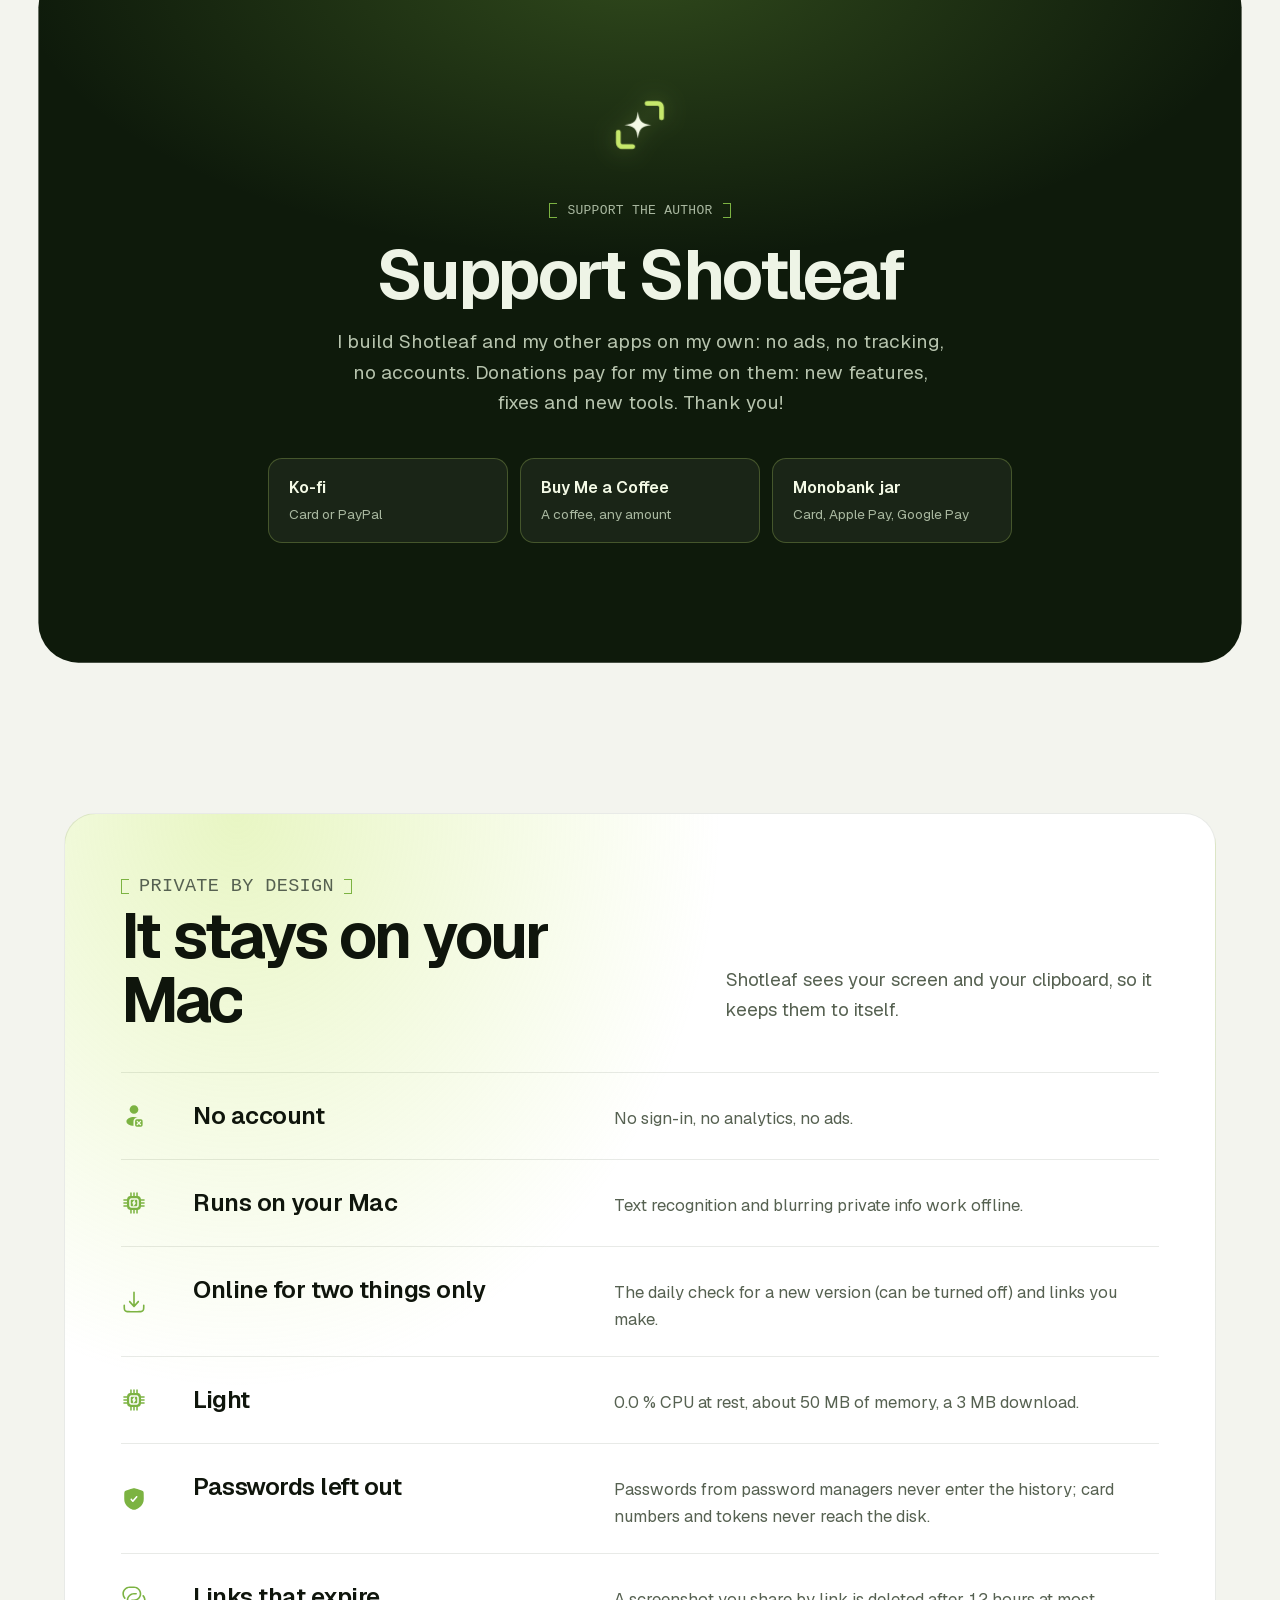
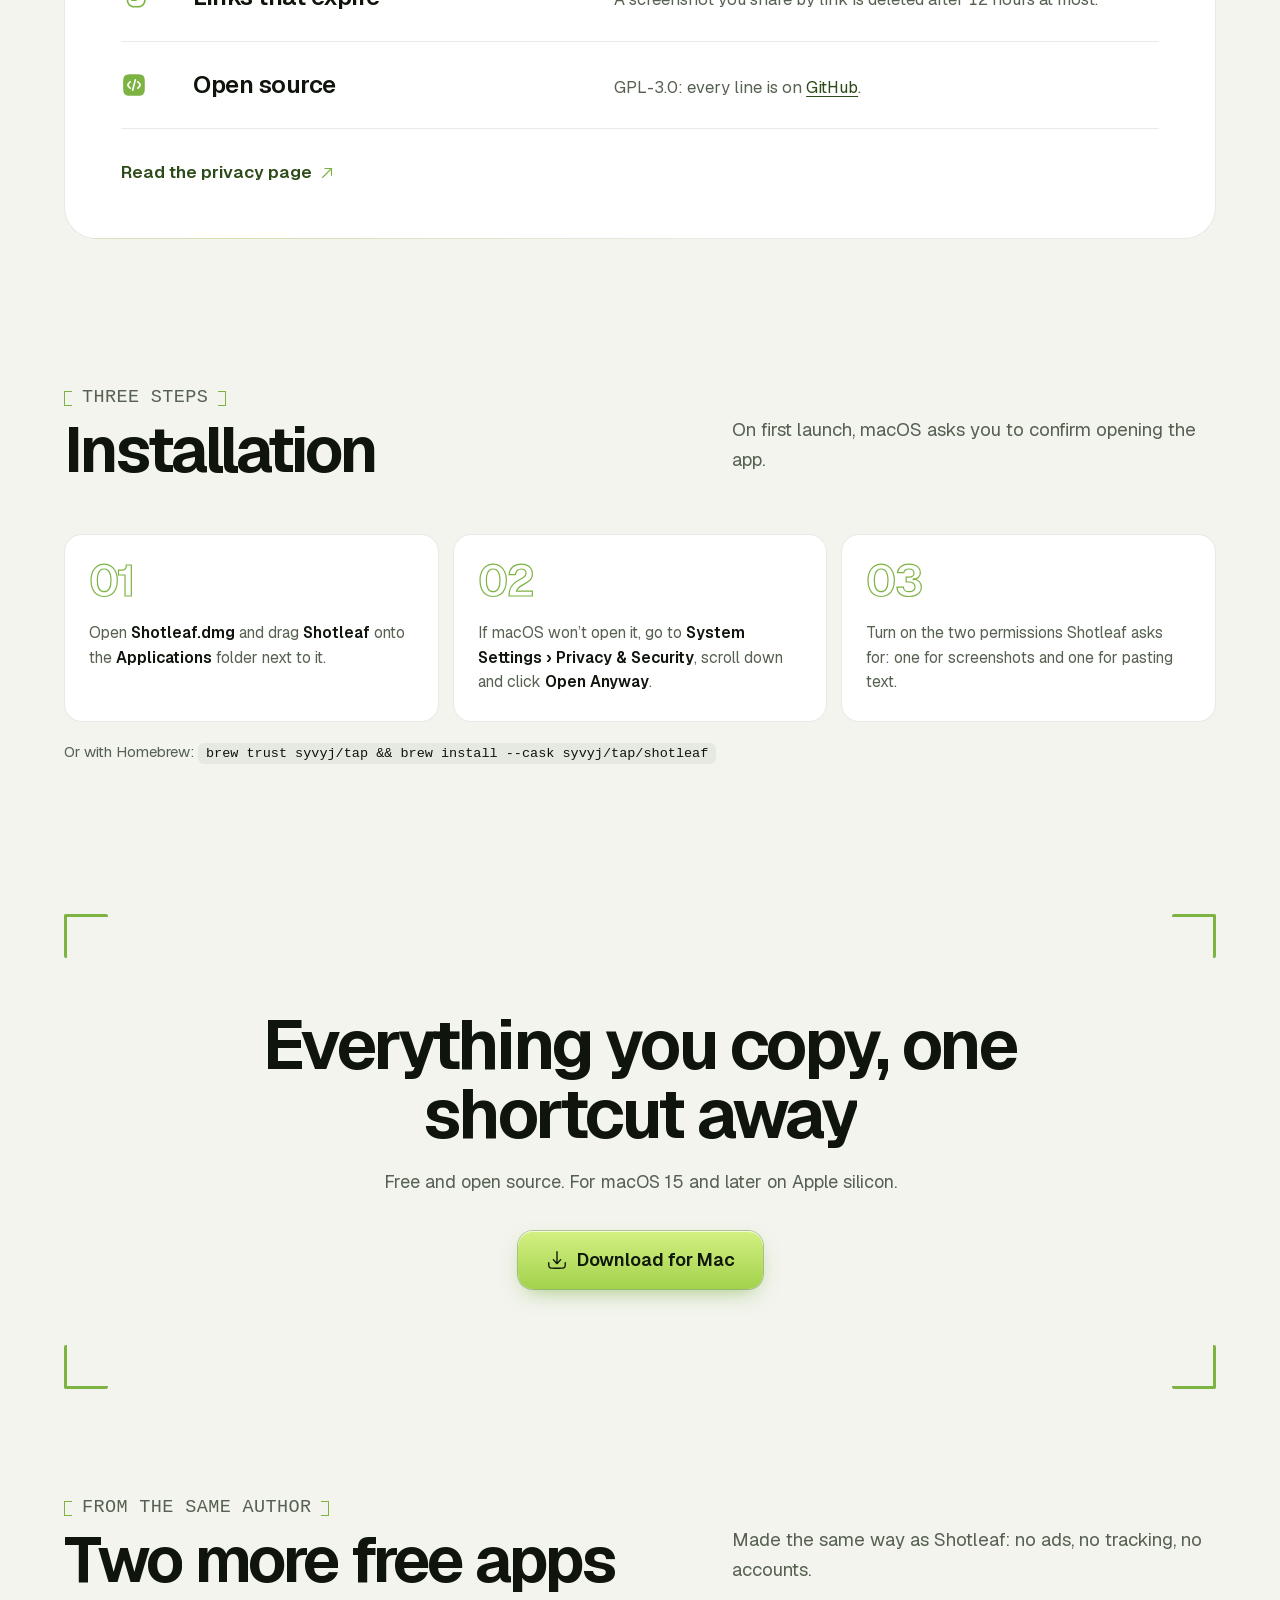
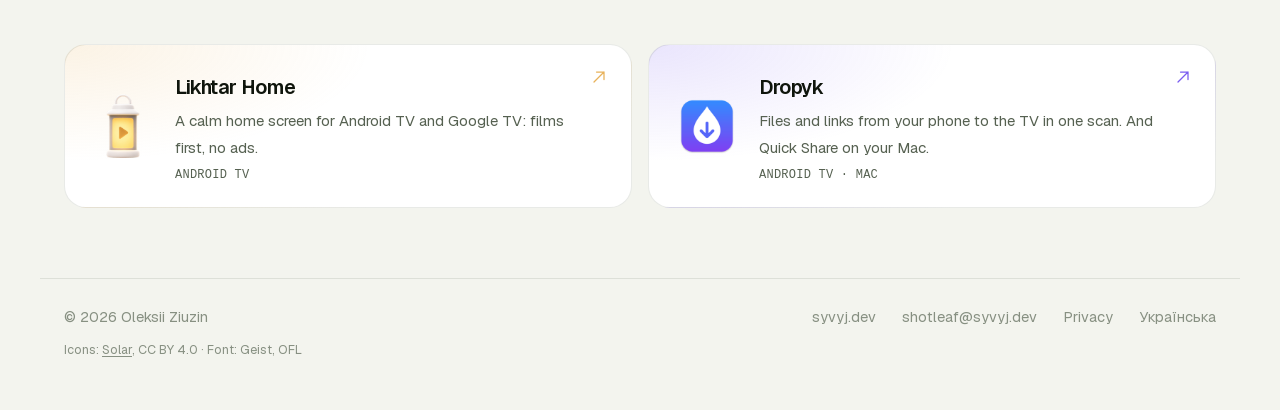
==== commit 4a6b40e5: "Site and guide: install with Homebrew Co-Authored-By: Claude Opus 5.5 <noreply@anthropic.com>" ====
--- a/site/index.html
+++ b/site/index.html
@@ -17,7 +17,7 @@
 <link rel="alternate" hreflang="uk" href="uk/">
 <link rel="preload" href="fonts/geist-latin.woff2" as="font" type="font/woff2" crossorigin>
 <link rel="preload" href="fonts/geist-cyrillic.woff2" as="font" type="font/woff2" crossorigin>
-<link rel="stylesheet" href="style.css?v=26eb7385">
+<link rel="stylesheet" href="style.css?v=91c13e4b">
 <!-- Motion is an extra: without JS (or if it fails to start) the page shows as is. -->
 <script>document.documentElement.classList.add("js"); setTimeout(() => document.documentElement.classList.add("ready"), 2500);</script>
 </head>
@@ -365,6 +365,7 @@
     <li>If macOS won’t open it, go to <b>System Settings › Privacy &amp; Security</b>, scroll down and click <b>Open Anyway</b>.</li>
     <li>Turn on the two permissions Shotleaf asks for: one for screenshots and one for pasting text.</li>
   </ol>
+  <p class="brew">Or with Homebrew: <code>brew trust syvyj/tap &amp;&amp; brew install --cask syvyj/tap/shotleaf</code></p>
 </section>
 
 <section class="wrap final">
@@ -410,7 +411,7 @@
 <script src="vendor/gsap.min.js" defer></script>
 <script src="vendor/ScrollTrigger.min.js" defer></script>
 <script src="vendor/lenis.min.js" defer></script>
-<script src="motion.js?v=26eb7385" defer></script>
-<script src="mocks.js?v=26eb7385" defer></script>
+<script src="motion.js?v=91c13e4b" defer></script>
+<script src="mocks.js?v=91c13e4b" defer></script>
 </body>
 </html>
--- a/site/style.css
+++ b/site/style.css
@@ -245,6 +245,8 @@
 .install li { list-style: none; counter-increment: s; padding: 24px 24px 26px; border-radius: 18px; background: var(--card); border: 1px solid var(--edge); color: var(--muted); font-size: 15.5px; }
 .install li::before { content: "0" counter(s); display: block; margin-bottom: 18px; font: 650 44px/1 var(--font); letter-spacing: -.04em; color: color-mix(in srgb, var(--leaf) calc(var(--fill, 0) * 100%), transparent); -webkit-text-stroke: 1.2px var(--leaf); }
 .install b { color: var(--text); font-weight: 600; }
+.brew { margin: 18px 0 0; color: var(--muted); font-size: 15px; }
+.brew code { font: .9em var(--mono); background: rgba(30, 50, 20, .06); padding: 3px 8px; border-radius: 6px; color: var(--text); user-select: all; overflow-wrap: anywhere; }
 
 /* the closing call to action, captured in the same frame as the hero */
 .final { margin-top: 150px; }
